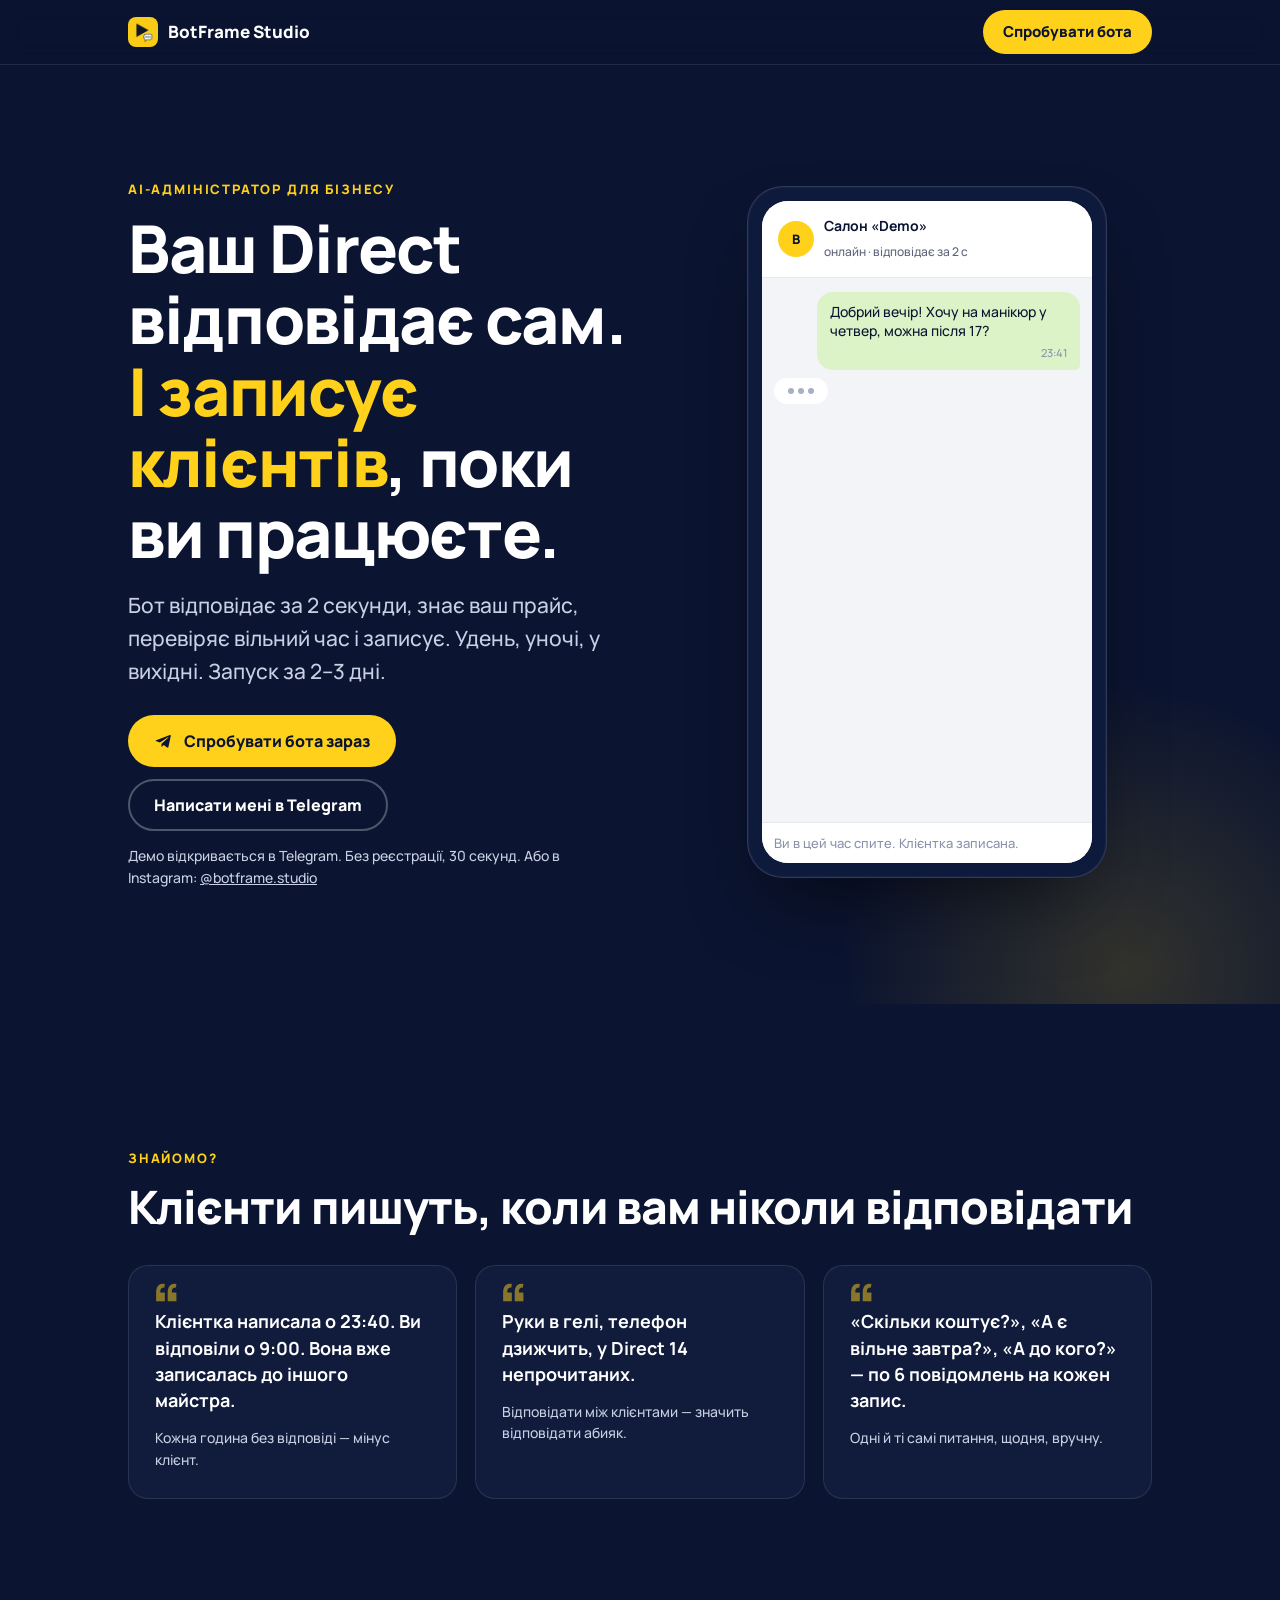
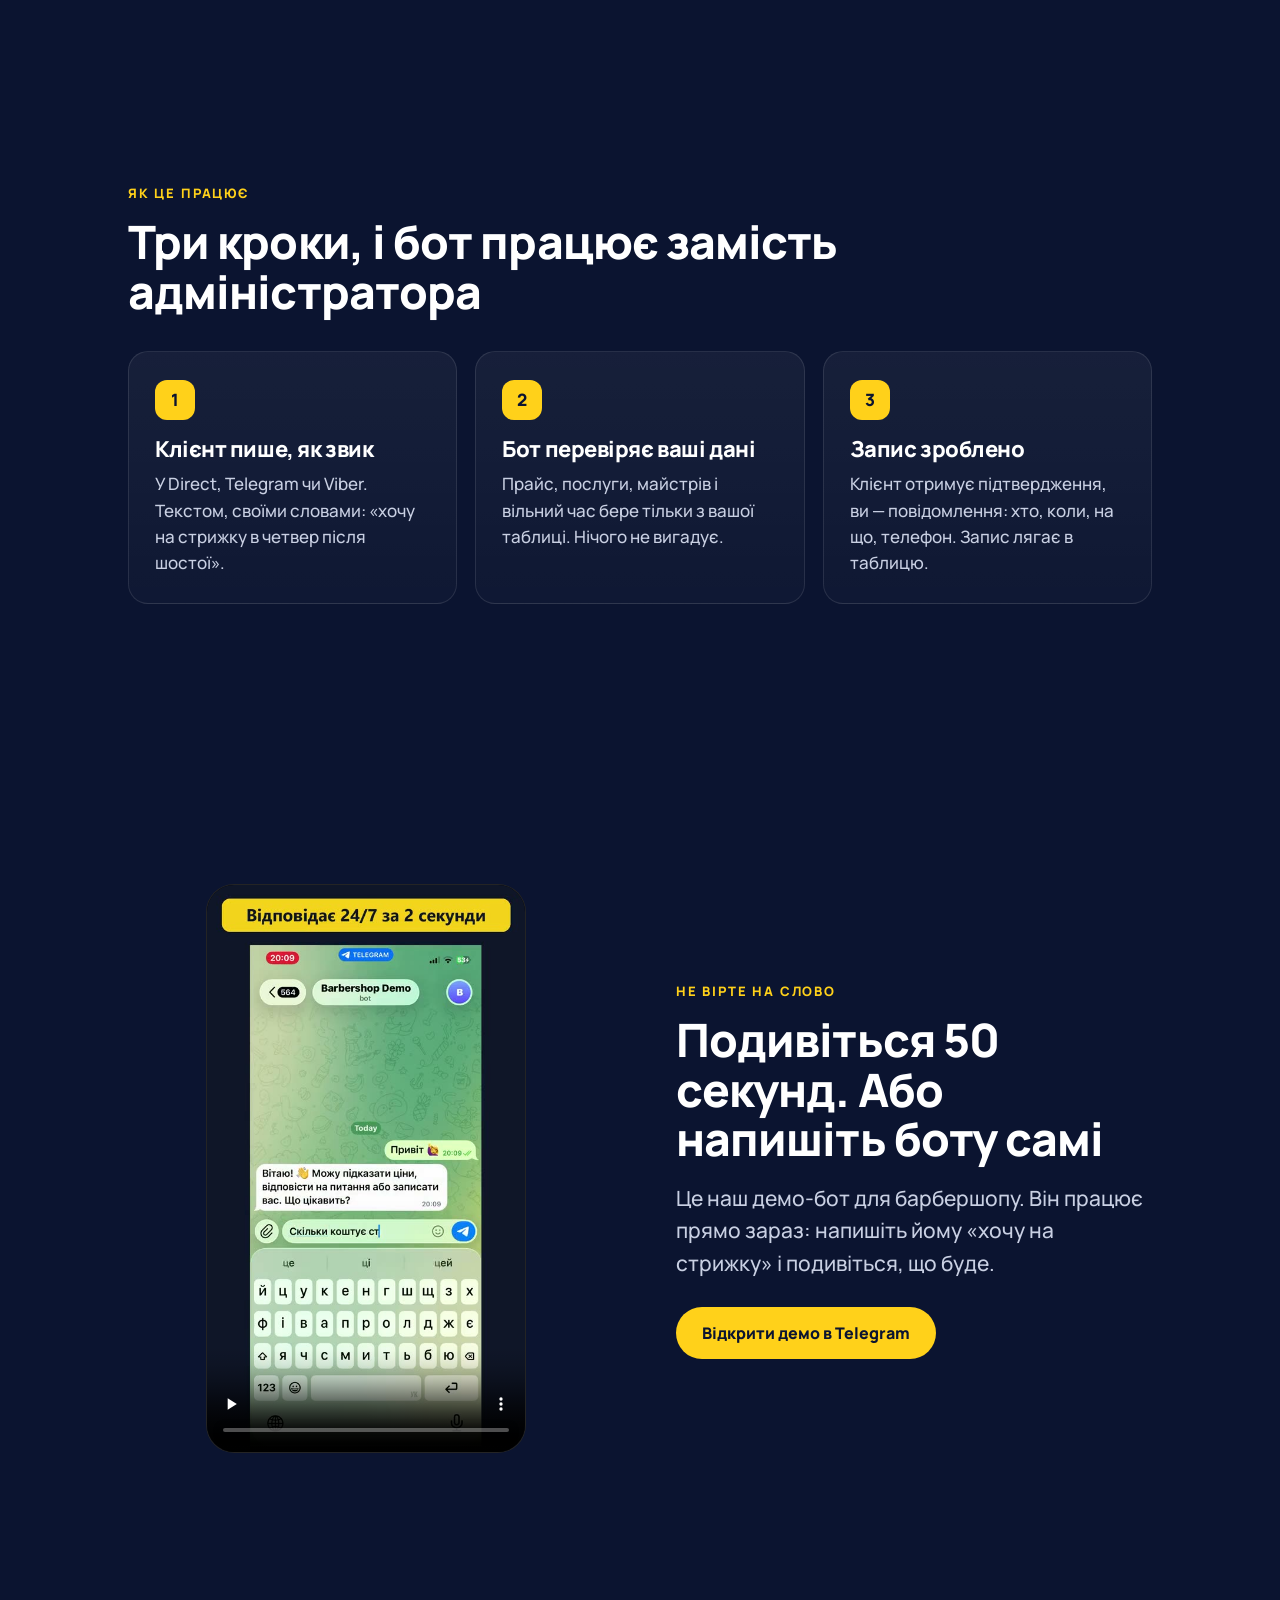
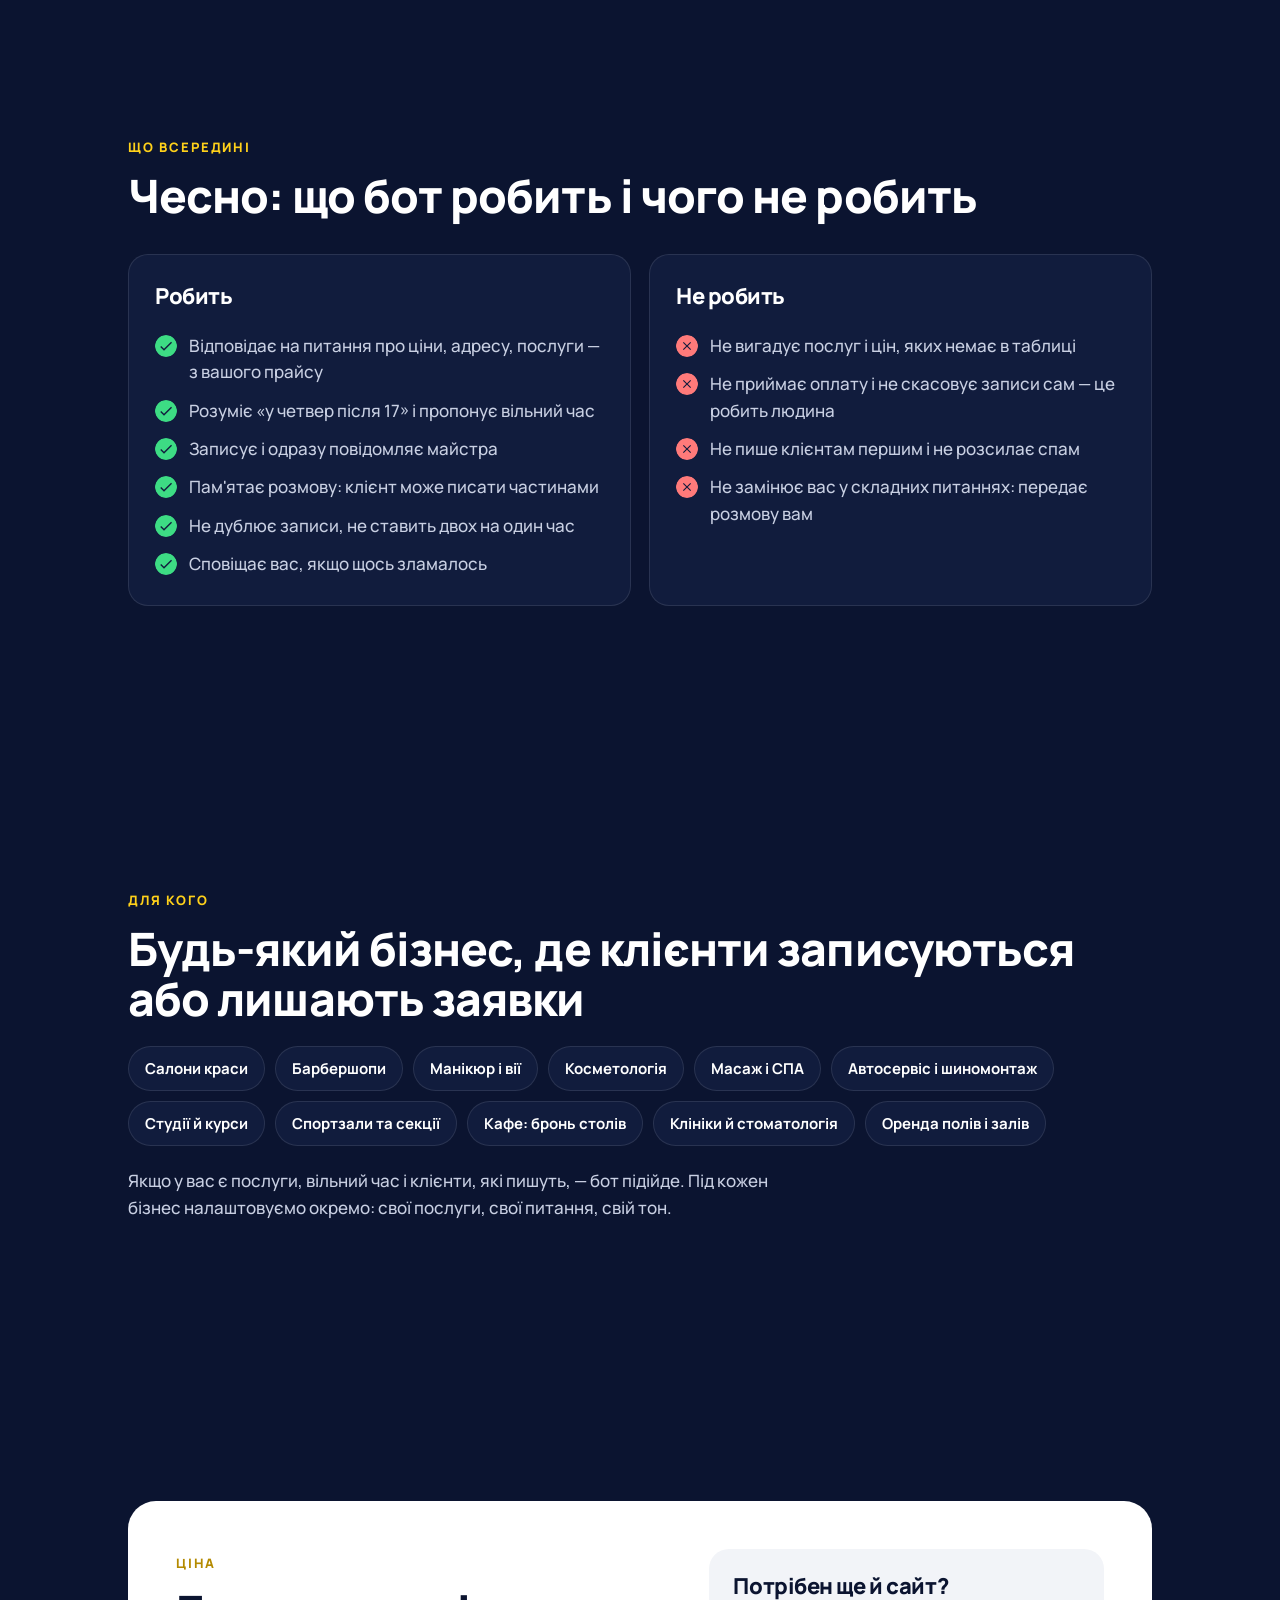
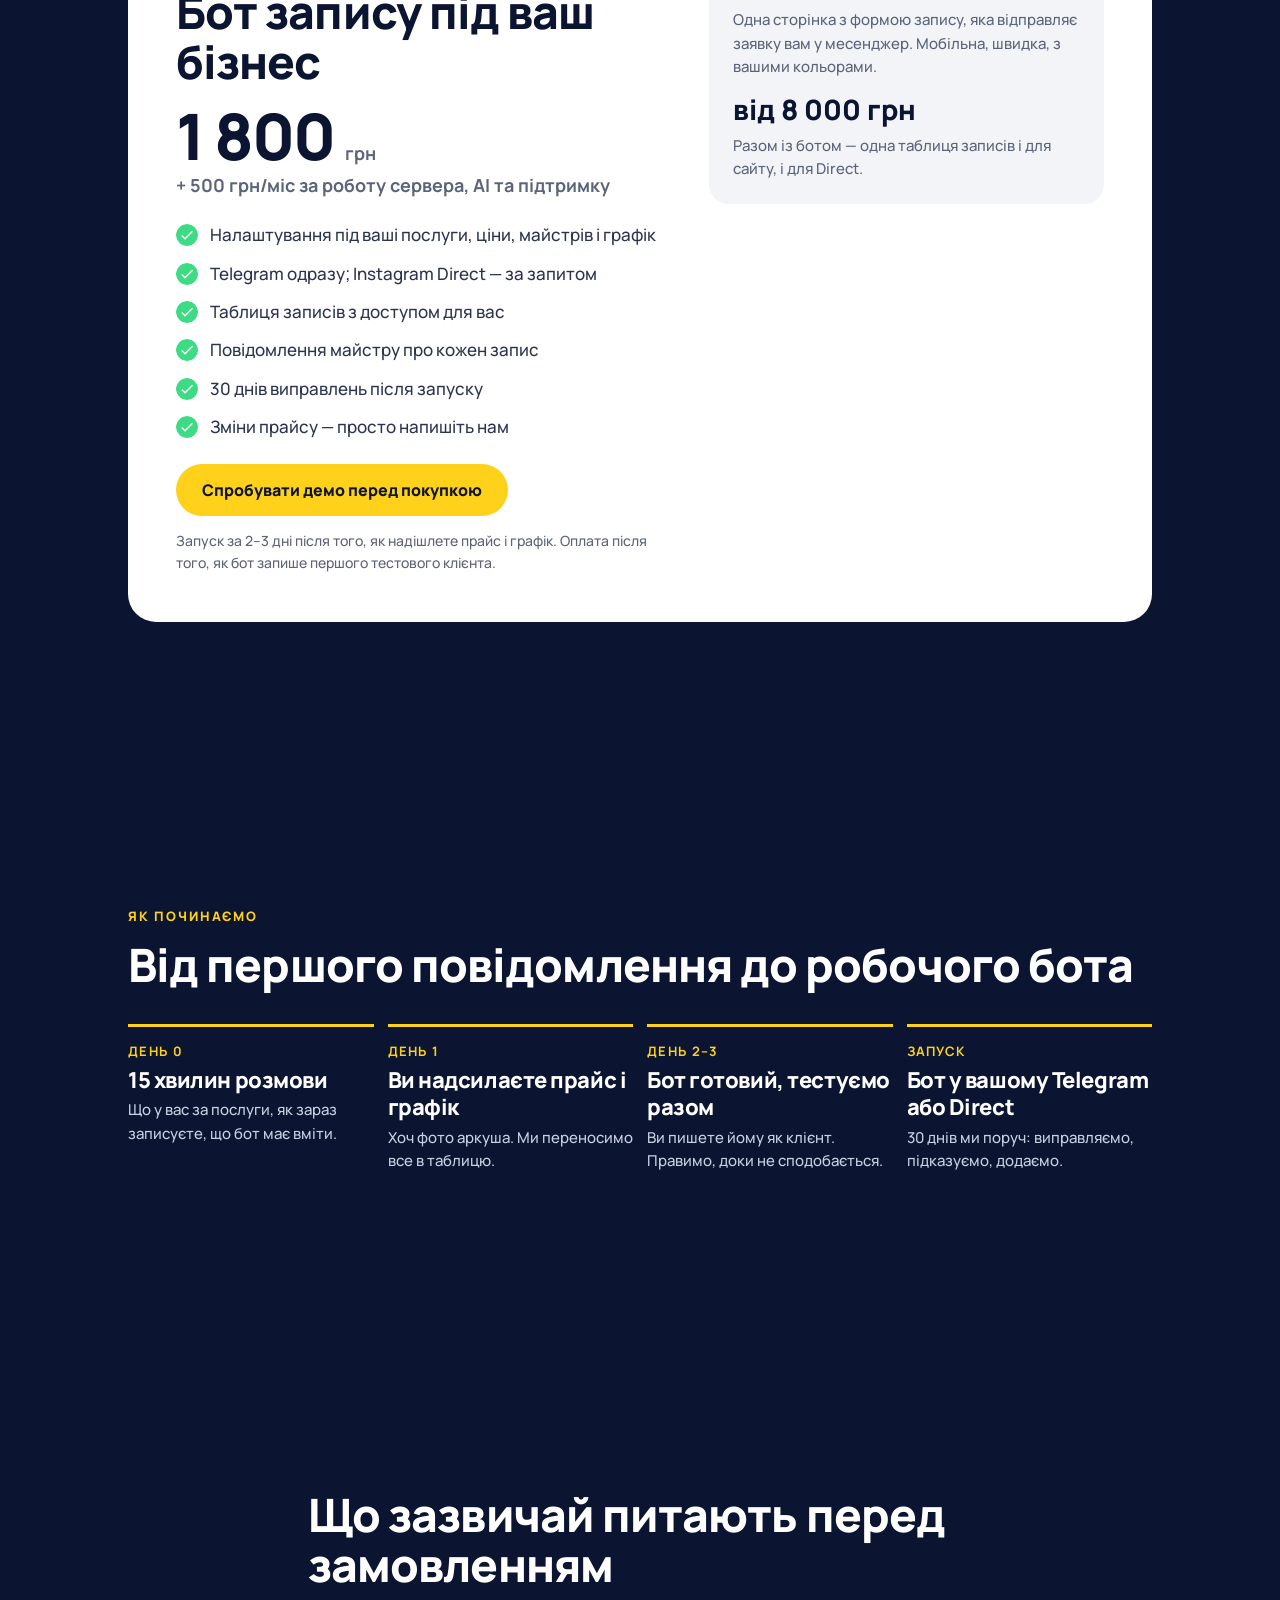
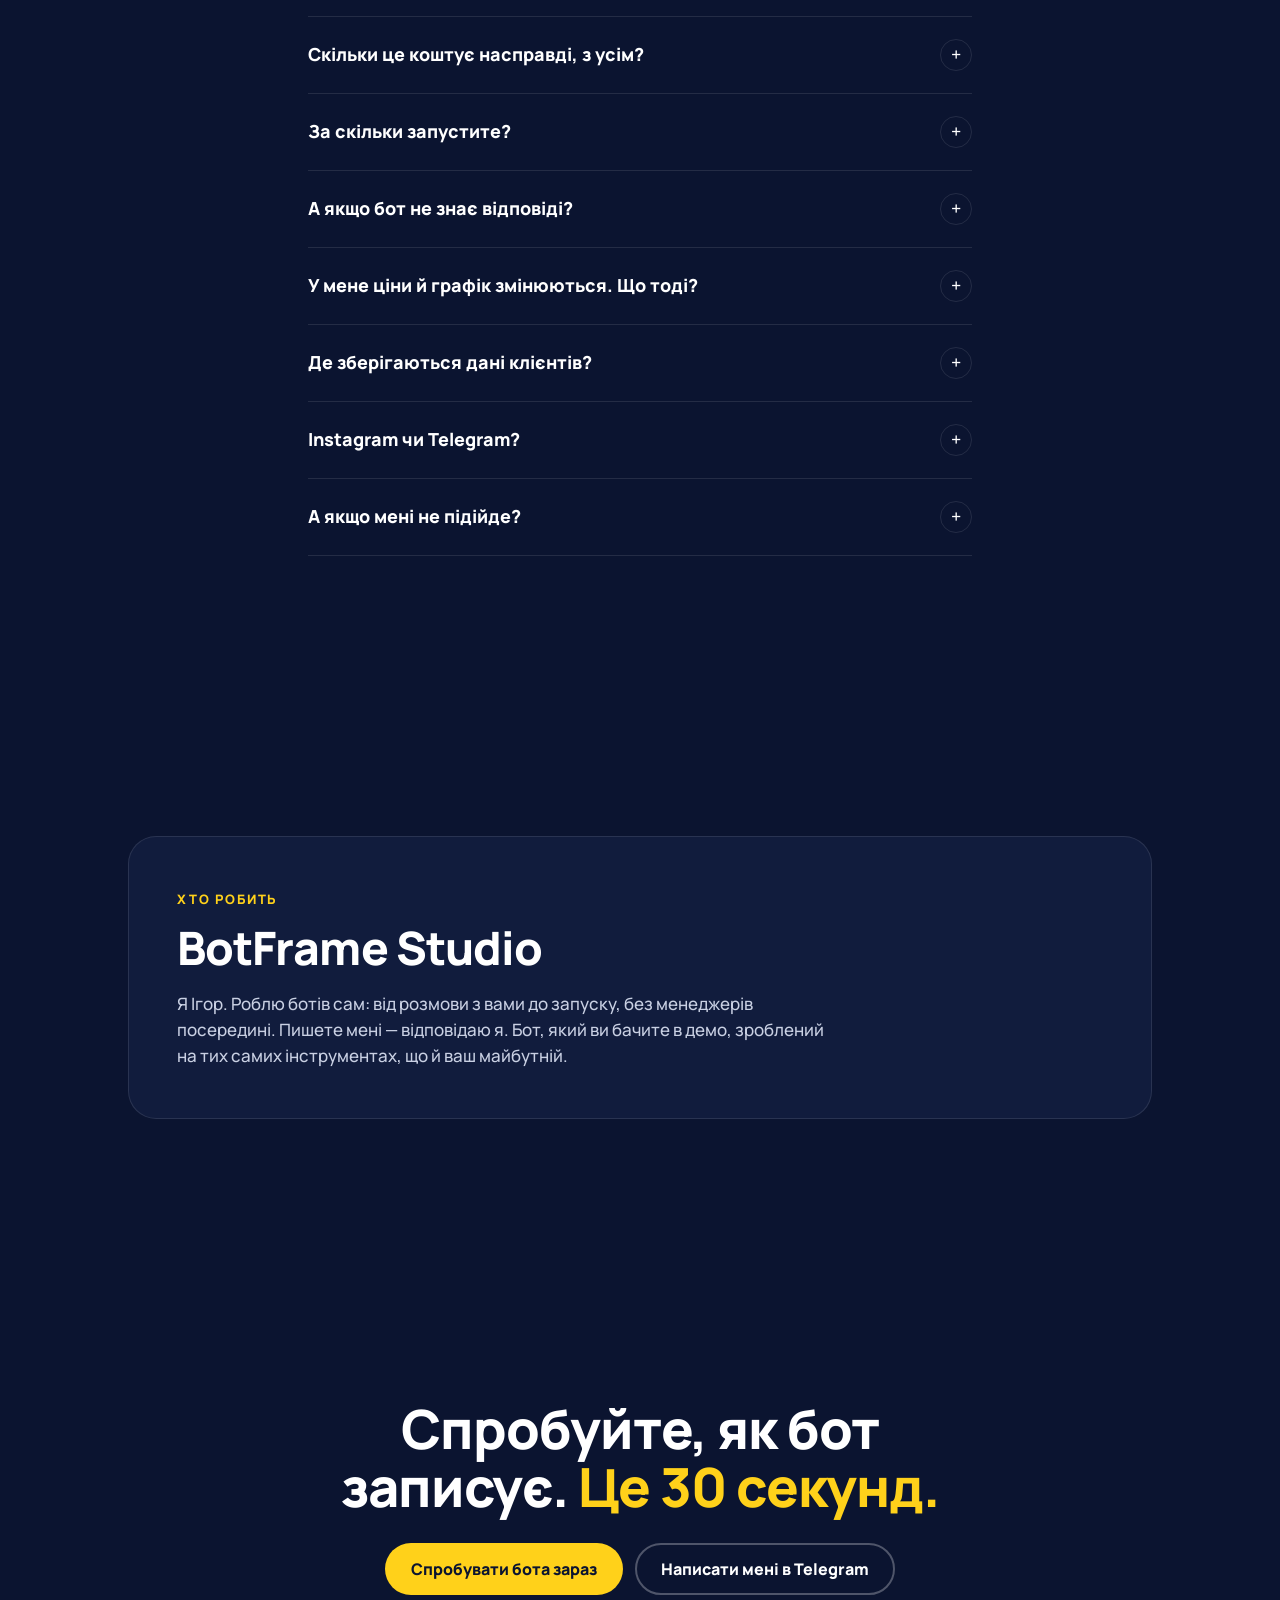
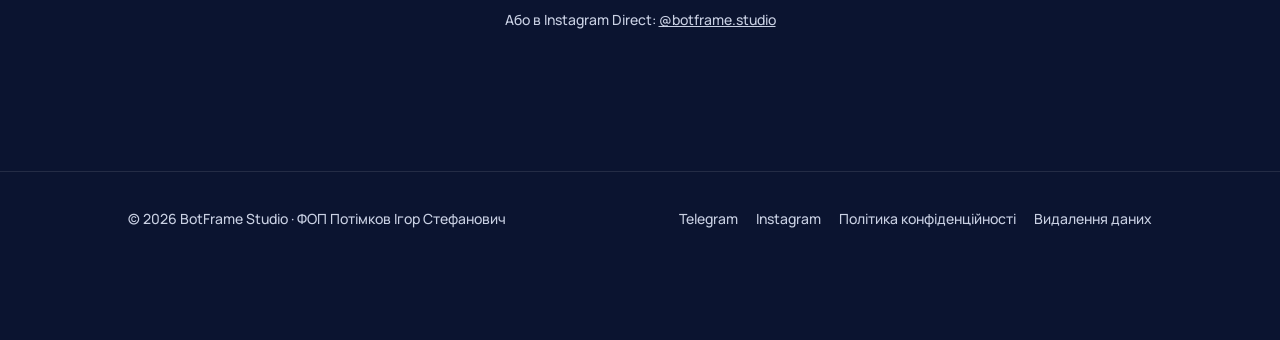
==== index.html @ a8599201 "BotFrame Studio site: landing, privacy, data deletion" ====
<!doctype html>
<html lang="uk">
<head>
<meta charset="utf-8">
<meta name="viewport" content="width=device-width, initial-scale=1">
<title>BotFrame Studio — AI-бот, який відповідає клієнтам і записує їх сам</title>
<meta name="description" content="AI-адміністратор для салону, кафе чи сервісу: відповідає в Direct і Telegram за 2 секунди, знає ваш прайс, перевіряє вільний час і записує клієнтів 24/7. Запуск за 2–3 дні.">
<link rel="icon" type="image/png" href="assets/favicon.png">
<link rel="apple-touch-icon" href="assets/apple-touch-icon.png">
<meta property="og:title" content="BotFrame Studio — ваш Direct відповідає сам">
<meta property="og:description" content="AI-бот записує клієнтів, поки ви працюєте. Спробуйте демо за 30 секунд.">
<meta property="og:image" content="assets/og.jpg">
<meta property="og:type" content="website">
<link rel="preconnect" href="https://fonts.googleapis.com">
<link rel="preconnect" href="https://fonts.gstatic.com" crossorigin>
<link href="https://fonts.googleapis.com/css2?family=Manrope:wght@500;700;800&display=swap" rel="stylesheet">
<script type="application/ld+json">
{"@context":"https://schema.org","@type":"ProfessionalService","name":"BotFrame Studio","description":"AI-боти для запису клієнтів і обробки заявок у Direct та Telegram.","areaServed":"UA","sameAs":["https://www.instagram.com/botframe.studio"],"priceRange":"від 1 800 грн"}
</script>
<style>
:root{
  --navy:#0B1430;--navy-2:#111C3D;--ink:#0B1430;
  --yellow:#FFD11A;--yellow-2:#F2C200;
  --white:#FFFFFF;--mist:#C9D0E3;--line:rgba(255,255,255,.10);
  --tg:#2AABEE;--ok:#3DDC84;
  --r:20px;--r-s:12px;
  --w:1120px;--pad:clamp(20px,5vw,48px);
  --ease:cubic-bezier(.22,1,.36,1);
}
*{box-sizing:border-box;margin:0;padding:0}
html{scroll-behavior:smooth}
body{font-family:Manrope,system-ui,-apple-system,"Segoe UI",sans-serif;background:var(--navy);color:var(--white);line-height:1.55;font-size:17px;font-weight:500;-webkit-font-smoothing:antialiased;overflow-x:hidden}
img,video{max-width:100%;display:block}
a{color:inherit;text-decoration:none}
.wrap{max-width:var(--w);margin:0 auto;padding:0 var(--pad)}
h1,h2,h3{font-weight:800;letter-spacing:-.02em;line-height:1.08}
h1{font-size:clamp(34px,6.4vw,66px)}
h2{font-size:clamp(28px,4.4vw,46px);margin-bottom:18px}
h3{font-size:clamp(19px,2.2vw,22px);line-height:1.25}
p.lead{font-size:clamp(17px,2vw,21px);color:var(--mist);max-width:38ch}
.muted{color:var(--mist)}
.y{color:var(--yellow)}
section{padding:clamp(72px,11vw,140px) 0}
.eyebrow{display:inline-block;font-size:13px;font-weight:800;letter-spacing:.14em;text-transform:uppercase;color:var(--yellow);margin-bottom:14px}

/* buttons */
.btn{display:inline-flex;align-items:center;justify-content:center;gap:10px;min-height:52px;padding:0 24px;border-radius:999px;font-weight:800;font-size:16px;border:2px solid transparent;transition:transform .25s var(--ease),background .25s,color .25s,border-color .25s;cursor:pointer;text-align:center;line-height:1.2;padding-top:12px;padding-bottom:12px}
.btn:hover{transform:translateY(-2px)}
.btn:active{transform:translateY(0)}
.btn:focus-visible{outline:3px solid var(--yellow);outline-offset:3px}
.btn-y{background:var(--yellow);color:var(--ink)}
.btn-y:hover{background:var(--yellow-2)}
.btn-ghost{background:transparent;color:var(--white);border-color:rgba(255,255,255,.28)}
.btn-ghost:hover{border-color:var(--white)}
.btn svg{width:20px;height:20px;flex:none}
.btns{display:flex;gap:12px;flex-wrap:wrap;margin-top:28px}
.trust{margin-top:14px;font-size:14px;color:var(--mist)}

/* nav */
.nav{position:sticky;top:0;z-index:40;backdrop-filter:blur(12px);background:rgba(11,20,48,.72);border-bottom:1px solid var(--line)}
.nav .wrap{display:flex;align-items:center;justify-content:space-between;height:64px}
.logo{display:flex;align-items:center;gap:10px;font-weight:800;font-size:17px;white-space:nowrap}
.logo img{width:30px;height:30px;border-radius:8px}
.nav .btn{min-height:44px;padding:0 18px;font-size:15px}
@media (max-width:400px){.logo{font-size:15px}.nav .btn{padding:0 14px;font-size:14px}}

/* hero */
.hero{padding:clamp(56px,9vw,110px) 0 clamp(64px,9vw,120px);position:relative;overflow:hidden}
.hero::before{content:"";position:absolute;inset:auto -20% -40% auto;width:70vw;height:70vw;max-width:820px;max-height:820px;border-radius:50%;background:radial-gradient(closest-side,rgba(255,209,26,.16),transparent 70%);pointer-events:none}
.hero .wrap{display:grid;grid-template-columns:1.05fr .95fr;gap:clamp(32px,6vw,80px);align-items:center;position:relative}
@media (max-width:860px){.hero .wrap{grid-template-columns:1fr}}

/* phone chat */
.phone{width:min(360px,100%);margin:0 auto;background:#0E1A3C;border:1px solid rgba(255,255,255,.14);border-radius:36px;padding:14px;box-shadow:0 40px 80px -30px rgba(0,0,0,.6),0 0 0 1px rgba(255,255,255,.04) inset}
.screen{background:#F2F4F8;border-radius:26px;overflow:hidden;color:var(--ink);min-height:520px;display:flex;flex-direction:column}
.chat-top{display:flex;align-items:center;gap:10px;padding:14px 16px;background:#fff;border-bottom:1px solid #E6E9F0}
.chat-top .av{width:36px;height:36px;border-radius:50%;background:var(--yellow);display:grid;place-items:center;font-weight:800;font-size:13px}
.chat-top b{display:block;font-size:14px}
.chat-top small{font-size:12px;color:#5B6478}
.chat{padding:14px 12px;display:flex;flex-direction:column;gap:8px;flex:1}
.msg{max-width:86%;padding:10px 13px;border-radius:16px;font-size:14px;line-height:1.4;opacity:0;transform:translateY(8px);transition:opacity .35s var(--ease),transform .35s var(--ease)}
.msg.in{opacity:1;transform:none}
.msg.c{align-self:flex-end;background:#DCF2C7;border-bottom-right-radius:5px}
.msg.b{align-self:flex-start;background:#fff;border-bottom-left-radius:5px;box-shadow:0 1px 2px rgba(0,0,0,.05)}
.msg.m{align-self:stretch;max-width:100%;background:#FFF4C2;border:1px dashed #E3C64A;font-size:13px}
.msg .t{display:block;font-size:11px;color:#8A93A8;margin-top:4px;text-align:right}
.typing{align-self:flex-start;background:#fff;border-radius:16px;padding:10px 14px;display:none;gap:4px}
.typing.on{display:flex}
.typing i{width:6px;height:6px;border-radius:50%;background:#A7B0C4;animation:bl 1s infinite}
.typing i:nth-child(2){animation-delay:.15s}.typing i:nth-child(3){animation-delay:.3s}
@keyframes bl{0%,80%,100%{transform:translateY(0);opacity:.5}40%{transform:translateY(-4px);opacity:1}}
.chat-foot{padding:10px 12px;background:#fff;border-top:1px solid #E6E9F0;font-size:13px;color:#8A93A8}
.replay{position:absolute;right:18px;bottom:-14px;font-size:13px;color:var(--mist);background:var(--navy-2);border:1px solid var(--line);padding:6px 12px;border-radius:999px}
.phone-wrap{position:relative}

/* grid cards */
.cards{display:grid;gap:18px;grid-template-columns:repeat(3,1fr)}
@media (max-width:860px){.cards{grid-template-columns:1fr}}
.card{background:var(--navy-2);border:1px solid var(--line);border-radius:var(--r);padding:28px 26px}
.card .n{font-size:13px;font-weight:800;color:var(--yellow);letter-spacing:.1em;margin-bottom:12px}
.card p{color:var(--mist);margin-top:8px}
.pain .card{position:relative;padding-top:34px}
.pain .card::before{content:"“";position:absolute;top:8px;left:22px;font-size:64px;line-height:1;color:var(--yellow);opacity:.5;font-weight:800}
.pain .card p{color:var(--white);font-size:18px;line-height:1.45;font-weight:700}
.pain .card small{display:block;margin-top:14px;color:var(--mist);font-size:14px}

/* steps */
.steps{display:grid;grid-template-columns:repeat(3,1fr);gap:18px;counter-reset:s}
@media (max-width:860px){.steps{grid-template-columns:1fr}}
.step{position:relative;padding:28px 26px 26px;border-radius:var(--r);background:linear-gradient(180deg,rgba(255,255,255,.05),rgba(255,255,255,.02));border:1px solid var(--line)}
.step::before{counter-increment:s;content:counter(s);display:grid;place-items:center;width:40px;height:40px;border-radius:12px;background:var(--yellow);color:var(--ink);font-weight:800;margin-bottom:16px}
.step p{color:var(--mist);margin-top:8px}

/* video */
.video{display:grid;grid-template-columns:1fr 1fr;gap:clamp(28px,6vw,72px);align-items:center}
@media (max-width:860px){.video{grid-template-columns:1fr}}
.video video{width:min(320px,100%);margin:0 auto;border-radius:28px;border:1px solid rgba(255,255,255,.14);background:#000}
.list{list-style:none;display:grid;gap:12px;margin-top:22px}
.list li{display:flex;gap:12px;align-items:flex-start;color:var(--mist)}
.list li::before{content:"";flex:none;width:22px;height:22px;border-radius:50%;background:var(--ok);margin-top:2px;-webkit-mask:url("data:image/svg+xml,%3Csvg xmlns='http://www.w3.org/2000/svg' viewBox='0 0 24 24'%3E%3Cpath fill='%23000' d='M9 16.2 4.8 12l-1.4 1.4L9 19 21 7l-1.4-1.4z'/%3E%3C/svg%3E") center/16px no-repeat,linear-gradient(#000,#000);-webkit-mask-composite:destination-out;mask:url("data:image/svg+xml,%3Csvg xmlns='http://www.w3.org/2000/svg' viewBox='0 0 24 24'%3E%3Cpath fill='%23000' d='M9 16.2 4.8 12l-1.4 1.4L9 19 21 7l-1.4-1.4z'/%3E%3C/svg%3E") center/16px no-repeat,linear-gradient(#000,#000);mask-composite:exclude}
.list.no li::before{background:#FF7A7A;-webkit-mask:url("data:image/svg+xml,%3Csvg xmlns='http://www.w3.org/2000/svg' viewBox='0 0 24 24'%3E%3Cpath fill='%23000' d='M19 6.4 17.6 5 12 10.6 6.4 5 5 6.4l5.6 5.6L5 17.6 6.4 19l5.6-5.6 5.6 5.6 1.4-1.4-5.6-5.6z'/%3E%3C/svg%3E") center/14px no-repeat,linear-gradient(#000,#000);mask:url("data:image/svg+xml,%3Csvg xmlns='http://www.w3.org/2000/svg' viewBox='0 0 24 24'%3E%3Cpath fill='%23000' d='M19 6.4 17.6 5 12 10.6 6.4 5 5 6.4l5.6 5.6L5 17.6 6.4 19l5.6-5.6 5.6 5.6 1.4-1.4-5.6-5.6z'/%3E%3C/svg%3E") center/14px no-repeat,linear-gradient(#000,#000);mask-composite:exclude}
.two{display:grid;grid-template-columns:1fr 1fr;gap:18px}
@media (max-width:860px){.two{grid-template-columns:1fr}}

/* who */
.chips{display:flex;flex-wrap:wrap;gap:10px;margin-top:22px}
.chip{padding:10px 16px;border-radius:999px;border:1px solid var(--line);background:var(--navy-2);font-weight:700;font-size:15px}

/* price */
.price{background:var(--white);color:var(--ink);border-radius:28px;padding:clamp(28px,4vw,48px);display:grid;grid-template-columns:1.1fr .9fr;gap:clamp(24px,4vw,56px);align-items:start}
@media (max-width:860px){.price{grid-template-columns:1fr}}
.price>div{min-width:0}
.price h2{color:var(--ink)}
.price .big{font-size:clamp(40px,6vw,64px);font-weight:800;letter-spacing:-.03em;line-height:1}
.price .big small{font-size:18px;font-weight:700;color:#5B6478;letter-spacing:0}
.price .per{font-size:18px;font-weight:700;color:#5B6478;margin-top:4px}
.price .list li{color:#2B3350}
.price .btn-y{margin-top:24px}
.price .note{font-size:14px;color:#5B6478;margin-top:14px}
.price .side{background:#F2F4F8;border-radius:20px;padding:24px}
.price .side h3{margin-bottom:8px}
.price .side p{color:#5B6478;font-size:15px}
.price .side .big2{font-size:28px;font-weight:800;margin:10px 0 2px}

/* timeline */
.tl{display:grid;grid-template-columns:repeat(4,1fr);gap:14px}
@media (max-width:860px){.tl{grid-template-columns:1fr 1fr}}
@media (max-width:520px){.tl{grid-template-columns:1fr}}
.tl div{border-top:3px solid var(--yellow);padding-top:14px}
.tl b{display:block;font-size:13px;color:var(--yellow);letter-spacing:.1em;margin-bottom:6px}
.tl p{color:var(--mist);font-size:15px;margin-top:4px}

/* faq */
.faq{max-width:760px}
details{border-top:1px solid var(--line);padding:4px 0}
details:last-child{border-bottom:1px solid var(--line)}
summary{cursor:pointer;list-style:none;display:flex;justify-content:space-between;gap:16px;align-items:center;padding:18px 0;font-weight:800;font-size:18px}
summary::-webkit-details-marker{display:none}
summary::after{content:"+";flex:none;width:30px;height:30px;border-radius:50%;border:1px solid var(--line);display:grid;place-items:center;font-weight:500;transition:transform .3s var(--ease)}
details[open] summary::after{transform:rotate(45deg)}
details p{color:var(--mist);padding:0 0 18px;max-width:62ch}

/* about + cta */
.about{border:1px solid var(--line);border-radius:28px;padding:clamp(28px,4vw,48px);background:var(--navy-2)}
.about p{color:var(--mist);max-width:60ch;margin-top:10px}
.cta{text-align:center}
.cta .wrap{max-width:760px}
.cta h2{font-size:clamp(30px,5vw,54px)}
.cta .btns{justify-content:center}

footer{border-top:1px solid var(--line);padding:36px 0 110px;font-size:14px;color:var(--mist)}
footer .wrap{display:flex;flex-wrap:wrap;gap:12px 28px;justify-content:space-between}
footer a:hover{color:var(--white)}

/* sticky mobile cta */
.sticky{position:fixed;left:0;right:0;bottom:0;z-index:50;padding:10px var(--pad) calc(10px + env(safe-area-inset-bottom));background:linear-gradient(180deg,rgba(11,20,48,0),rgba(11,20,48,.95) 40%);display:none}
.sticky .btn{width:100%}
@media (max-width:860px){.sticky{display:block}}

/* reveal */
.rv{opacity:0;transform:translateY(22px);transition:opacity .7s var(--ease),transform .7s var(--ease)}
.rv.in{opacity:1;transform:none}
@media (prefers-reduced-motion:reduce){
  html{scroll-behavior:auto}
  .rv{opacity:1;transform:none;transition:none}
  .msg{opacity:1;transform:none;transition:none}
  .btn:hover{transform:none}
}
</style>
</head>
<body>

<header class="nav">
  <div class="wrap">
    <a class="logo" href="#top" aria-label="BotFrame Studio"><img src="assets/favicon.png" alt="" width="30" height="30">BotFrame Studio</a>
    <a class="btn btn-y" href="https://t.me/barbershopdemotestbot?start=site" target="_blank" rel="noopener">Спробувати бота</a>
  </div>
</header>

<main id="top">

<section class="hero">
  <div class="wrap">
    <div>
      <span class="eyebrow">AI-адміністратор для бізнесу</span>
      <h1>Ваш Direct відповідає сам. <span class="y">І записує клієнтів</span>, поки ви працюєте.</h1>
      <p class="lead" style="margin-top:20px">Бот відповідає за 2 секунди, знає ваш прайс, перевіряє вільний час і записує. Удень, уночі, у вихідні. Запуск за 2–3 дні.</p>
      <div class="btns">
        <a class="btn btn-y" href="https://t.me/barbershopdemotestbot?start=site" target="_blank" rel="noopener">
          <svg viewBox="0 0 24 24" fill="currentColor"><path d="M9.04 15.3 8.9 19.1c.4 0 .6-.2.8-.4l2-1.9 4.1 3c.8.4 1.3.2 1.5-.7l2.8-13c.3-1.1-.4-1.6-1.1-1.3L2.7 11.1c-1.1.4-1.1 1 .2 1.3l4.2 1.3 9.7-6.1c.5-.3.9-.1.5.2z"/></svg>
          Спробувати бота зараз
        </a>
        <a class="btn btn-ghost" href="https://t.me/paty_1l?text=%D0%92%D1%96%D1%82%D0%B0%D1%8E%21%20%D0%A5%D0%BE%D1%87%D1%83%20%D0%B1%D0%BE%D1%82%D0%B0%20%D0%B4%D0%BB%D1%8F%20%D1%81%D0%B2%D0%BE%D0%B3%D0%BE%20%D0%B1%D1%96%D0%B7%D0%BD%D0%B5%D1%81%D1%83%3A%20" target="_blank" rel="noopener">Написати мені в Telegram</a>
      </div>
      <p class="trust">Демо відкривається в Telegram. Без реєстрації, 30 секунд. Або в Instagram: <a href="https://ig.me/m/botframe.studio" target="_blank" rel="noopener" style="text-decoration:underline">@botframe.studio</a></p>
    </div>

    <div class="phone-wrap">
      <div class="phone" aria-label="Приклад розмови клієнта з ботом">
        <div class="screen">
          <div class="chat-top"><div class="av">B</div><div><b>Салон «Demo»</b><small>онлайн · відповідає за 2 с</small></div></div>
          <div class="chat" id="chat">
            <div class="msg c" data-d="600">Добрий вечір! Хочу на манікюр у четвер, можна після 17?<span class="t">23:41</span></div>
            <div class="typing" id="typing"><i></i><i></i><i></i></div>
            <div class="msg b" data-d="1500">Добрий вечір! У четвер є 17:30 і 18:30 у майстра Олени. Манікюр з покриттям — 650 грн, 1 год 30 хв. Який час зручний?<span class="t">23:41</span></div>
            <div class="msg c" data-d="1400">18:30. Марина, 067 123 45 67<span class="t">23:42</span></div>
            <div class="msg b" data-d="1500">Записала вас: манікюр з покриттям, четвер 18:30, майстер Олена ✅ Чекаємо на вул. Сумська, 12!<span class="t">23:42</span></div>
            <div class="msg m" data-d="1200">🔔 Майстру Олені: новий запис — Марина, чт 18:30, манікюр з покриттям, 067 123 45 67</div>
          </div>
          <div class="chat-foot">Ви в цей час спите. Клієнтка записана.</div>
        </div>
      </div>
      <button class="replay" id="replay" type="button" hidden>▶ Ще раз</button>
    </div>
  </div>
</section>

<section class="pain">
  <div class="wrap">
    <span class="eyebrow rv">Знайомо?</span>
    <h2 class="rv">Клієнти пишуть, коли вам ніколи відповідати</h2>
    <div class="cards" style="margin-top:34px">
      <div class="card rv"><p>Клієнтка написала о 23:40. Ви відповіли о 9:00. Вона вже записалась до іншого майстра.</p><small>Кожна година без відповіді — мінус клієнт.</small></div>
      <div class="card rv"><p>Руки в гелі, телефон дзижчить, у Direct 14 непрочитаних.</p><small>Відповідати між клієнтами — значить відповідати абияк.</small></div>
      <div class="card rv"><p>«Скільки коштує?», «А є вільне завтра?», «А до кого?» — по 6 повідомлень на кожен запис.</p><small>Одні й ті самі питання, щодня, вручну.</small></div>
    </div>
  </div>
</section>

<section>
  <div class="wrap">
    <span class="eyebrow rv">Як це працює</span>
    <h2 class="rv">Три кроки, і бот працює замість адміністратора</h2>
    <div class="steps" style="margin-top:34px">
      <div class="step rv"><h3>Клієнт пише, як звик</h3><p>У Direct, Telegram чи Viber. Текстом, своїми словами: «хочу на стрижку в четвер після шостої».</p></div>
      <div class="step rv"><h3>Бот перевіряє ваші дані</h3><p>Прайс, послуги, майстрів і вільний час бере тільки з вашої таблиці. Нічого не вигадує.</p></div>
      <div class="step rv"><h3>Запис зроблено</h3><p>Клієнт отримує підтвердження, ви — повідомлення: хто, коли, на що, телефон. Запис лягає в таблицю.</p></div>
    </div>
  </div>
</section>

<section>
  <div class="wrap video">
    <div class="rv"><video src="assets/demo.mp4" poster="assets/demo_poster.jpg" controls playsinline preload="none" width="320" height="569"></video></div>
    <div>
      <span class="eyebrow rv">Не вірте на слово</span>
      <h2 class="rv">Подивіться 50 секунд. Або напишіть боту самі</h2>
      <p class="lead rv">Це наш демо-бот для барбершопу. Він працює прямо зараз: напишіть йому «хочу на стрижку» і подивіться, що буде.</p>
      <div class="btns rv">
        <a class="btn btn-y" href="https://t.me/barbershopdemotestbot?start=site" target="_blank" rel="noopener">Відкрити демо в Telegram</a>
      </div>
    </div>
  </div>
</section>

<section>
  <div class="wrap">
    <span class="eyebrow rv">Що всередині</span>
    <h2 class="rv">Чесно: що бот робить і чого не робить</h2>
    <div class="two" style="margin-top:34px">
      <div class="card rv">
        <h3>Робить</h3>
        <ul class="list">
          <li>Відповідає на питання про ціни, адресу, послуги — з вашого прайсу</li>
          <li>Розуміє «у четвер після 17» і пропонує вільний час</li>
          <li>Записує і одразу повідомляє майстра</li>
          <li>Пам'ятає розмову: клієнт може писати частинами</li>
          <li>Не дублює записи, не ставить двох на один час</li>
          <li>Сповіщає вас, якщо щось зламалось</li>
        </ul>
      </div>
      <div class="card rv">
        <h3>Не робить</h3>
        <ul class="list no">
          <li>Не вигадує послуг і цін, яких немає в таблиці</li>
          <li>Не приймає оплату і не скасовує записи сам — це робить людина</li>
          <li>Не пише клієнтам першим і не розсилає спам</li>
          <li>Не замінює вас у складних питаннях: передає розмову вам</li>
        </ul>
      </div>
    </div>
  </div>
</section>

<section>
  <div class="wrap">
    <span class="eyebrow rv">Для кого</span>
    <h2 class="rv">Будь-який бізнес, де клієнти записуються або лишають заявки</h2>
    <div class="chips rv">
      <span class="chip">Салони краси</span><span class="chip">Барбершопи</span><span class="chip">Манікюр і вії</span><span class="chip">Косметологія</span><span class="chip">Масаж і СПА</span><span class="chip">Автосервіс і шиномонтаж</span><span class="chip">Студії й курси</span><span class="chip">Спортзали та секції</span><span class="chip">Кафе: бронь столів</span><span class="chip">Клініки й стоматологія</span><span class="chip">Оренда полів і залів</span>
    </div>
    <p class="muted rv" style="margin-top:22px;max-width:60ch">Якщо у вас є послуги, вільний час і клієнти, які пишуть, — бот підійде. Під кожен бізнес налаштовуємо окремо: свої послуги, свої питання, свій тон.</p>
  </div>
</section>

<section id="price">
  <div class="wrap">
    <div class="price rv">
      <div>
        <span class="eyebrow" style="color:#B48A00">Ціна</span>
        <h2>Бот запису під ваш бізнес</h2>
        <div class="big">1 800 <small>грн</small></div>
        <div class="per">+ 500 грн/міс за роботу сервера, AI та підтримку</div>
        <ul class="list">
          <li>Налаштування під ваші послуги, ціни, майстрів і графік</li>
          <li>Telegram одразу; Instagram Direct — за запитом</li>
          <li>Таблиця записів з доступом для вас</li>
          <li>Повідомлення майстру про кожен запис</li>
          <li>30 днів виправлень після запуску</li>
          <li>Зміни прайсу — просто напишіть нам</li>
        </ul>
        <a class="btn btn-y" href="https://t.me/barbershopdemotestbot?start=site" target="_blank" rel="noopener">Спробувати демо перед покупкою</a>
        <p class="note">Запуск за 2–3 дні після того, як надішлете прайс і графік. Оплата після того, як бот запише першого тестового клієнта.</p>
      </div>
      <div class="side">
        <h3>Потрібен ще й сайт?</h3>
        <p>Одна сторінка з формою запису, яка відправляє заявку вам у месенджер. Мобільна, швидка, з вашими кольорами.</p>
        <div class="big2">від 8 000 грн</div>
        <p>Разом із ботом — одна таблиця записів і для сайту, і для Direct.</p>
      </div>
    </div>
  </div>
</section>

<section>
  <div class="wrap">
    <span class="eyebrow rv">Як починаємо</span>
    <h2 class="rv">Від першого повідомлення до робочого бота</h2>
    <div class="tl rv" style="margin-top:34px">
      <div><b>ДЕНЬ 0</b><h3>15 хвилин розмови</h3><p>Що у вас за послуги, як зараз записуєте, що бот має вміти.</p></div>
      <div><b>ДЕНЬ 1</b><h3>Ви надсилаєте прайс і графік</h3><p>Хоч фото аркуша. Ми переносимо все в таблицю.</p></div>
      <div><b>ДЕНЬ 2–3</b><h3>Бот готовий, тестуємо разом</h3><p>Ви пишете йому як клієнт. Правимо, доки не сподобається.</p></div>
      <div><b>ЗАПУСК</b><h3>Бот у вашому Telegram або Direct</h3><p>30 днів ми поруч: виправляємо, підказуємо, додаємо.</p></div>
    </div>
  </div>
</section>

<section>
  <div class="wrap faq">
    <span class="eyebrow rv">Питання</span>
    <h2 class="rv">Що зазвичай питають перед замовленням</h2>
    <div style="margin-top:26px">
      <details class="rv"><summary>Скільки це коштує насправді, з усім?</summary><p>1 800 грн один раз за налаштування і 500 грн щомісяця. У щомісячну суму входить сервер, робота AI і підтримка. Інших платежів немає.</p></details>
      <details class="rv"><summary>За скільки запустите?</summary><p>2–3 дні після того, як отримаємо ваш прайс і графік. Якщо потрібен Instagram Direct, додайте кілька днів на підключення вашого акаунта до Meta.</p></details>
      <details class="rv"><summary>А якщо бот не знає відповіді?</summary><p>Він чесно каже, що уточнить, і передає розмову вам. Бот відповідає лише з ваших даних, тому «вигадати» ціну або послугу він не може.</p></details>
      <details class="rv"><summary>У мене ціни й графік змінюються. Що тоді?</summary><p>Напишіть нам нові дані, ми оновимо таблицю в той самий день. Бот одразу відповідає по-новому.</p></details>
      <details class="rv"><summary>Де зберігаються дані клієнтів?</summary><p>Імена, телефони і записи лежать у таблиці на нашому сервері і використовуються тільки для вашого запису. Ми не передаємо їх третім особам. Деталі — у <a href="privacy.html" style="text-decoration:underline">політиці конфіденційності</a>.</p></details>
      <details class="rv"><summary>Instagram чи Telegram?</summary><p>Telegram підключаємо одразу. Instagram Direct потребує дозволу Meta для вашого акаунта, це робимо разом з вами. Можна і те, і те: бот один, таблиця одна.</p></details>
      <details class="rv"><summary>А якщо мені не підійде?</summary><p>Ви платите після того, як бот запише першого тестового клієнта і ви побачите, як він працює. Не сподобалось — не платите.</p></details>
    </div>
  </div>
</section>

<section>
  <div class="wrap">
    <div class="about rv">
      <span class="eyebrow">Хто робить</span>
      <h2>BotFrame Studio</h2>
      <p>Я Ігор. Роблю ботів сам: від розмови з вами до запуску, без менеджерів посередині. Пишете мені — відповідаю я. Бот, який ви бачите в демо, зроблений на тих самих інструментах, що й ваш майбутній.</p>
    </div>
  </div>
</section>

<section class="cta">
  <div class="wrap">
    <h2 class="rv">Спробуйте, як бот записує. <span class="y">Це 30 секунд.</span></h2>
    <div class="btns rv">
      <a class="btn btn-y" href="https://t.me/barbershopdemotestbot?start=site" target="_blank" rel="noopener">Спробувати бота зараз</a>
      <a class="btn btn-ghost" href="https://t.me/paty_1l?text=%D0%92%D1%96%D1%82%D0%B0%D1%8E%21%20%D0%A5%D0%BE%D1%87%D1%83%20%D0%B1%D0%BE%D1%82%D0%B0%20%D0%B4%D0%BB%D1%8F%20%D1%81%D0%B2%D0%BE%D0%B3%D0%BE%20%D0%B1%D1%96%D0%B7%D0%BD%D0%B5%D1%81%D1%83%3A%20" target="_blank" rel="noopener">Написати мені в Telegram</a>
    </div>
    <p class="trust rv">Або в Instagram Direct: <a href="https://ig.me/m/botframe.studio" target="_blank" rel="noopener" style="text-decoration:underline">@botframe.studio</a></p>
  </div>
</section>

</main>

<footer>
  <div class="wrap">
    <div>© 2026 BotFrame Studio · ФОП Потімков Ігор Стефанович</div>
    <div style="display:flex;gap:18px;flex-wrap:wrap">
      <a href="https://t.me/paty_1l" target="_blank" rel="noopener">Telegram</a>
      <a href="https://www.instagram.com/botframe.studio" target="_blank" rel="noopener">Instagram</a>
      <a href="privacy.html">Політика конфіденційності</a>
      <a href="data-deletion.html">Видалення даних</a>
    </div>
  </div>
</footer>

<div class="sticky"><a class="btn btn-y" href="https://t.me/barbershopdemotestbot?start=site" target="_blank" rel="noopener">Спробувати бота зараз</a></div>

<script>
(function(){
  var reduce=matchMedia('(prefers-reduced-motion: reduce)').matches;
  /* reveal once */
  var io=new IntersectionObserver(function(es){es.forEach(function(e){if(e.isIntersecting){e.target.classList.add('in');io.unobserve(e.target)}})},{rootMargin:'0px 0px -8% 0px',threshold:.1});
  document.querySelectorAll('.rv').forEach(function(el){io.observe(el)});

  /* chat demo */
  var chat=document.getElementById('chat'),typing=document.getElementById('typing'),replay=document.getElementById('replay');
  var msgs=[].slice.call(chat.querySelectorAll('.msg'));
  function play(){
    replay.hidden=true;msgs.forEach(function(m){m.classList.remove('in')});
    var t=400;
    msgs.forEach(function(m,i){
      var d=+m.dataset.d;
      if(m.classList.contains('b')){setTimeout(function(){typing.classList.add('on');chat.insertBefore(typing,m)},t);t+=d;setTimeout(function(){typing.classList.remove('on')},t)}
      else t+=d;
      setTimeout(function(){m.classList.add('in');if(i===msgs.length-1)replay.hidden=false},t);
      t+=250;
    });
  }
  if(reduce){msgs.forEach(function(m){m.classList.add('in')})}
  else{var hio=new IntersectionObserver(function(es){if(es[0].isIntersecting){play();hio.disconnect()}},{threshold:.3});hio.observe(chat)}
  replay.addEventListener('click',play);
})();
</script>
</body>
</html>
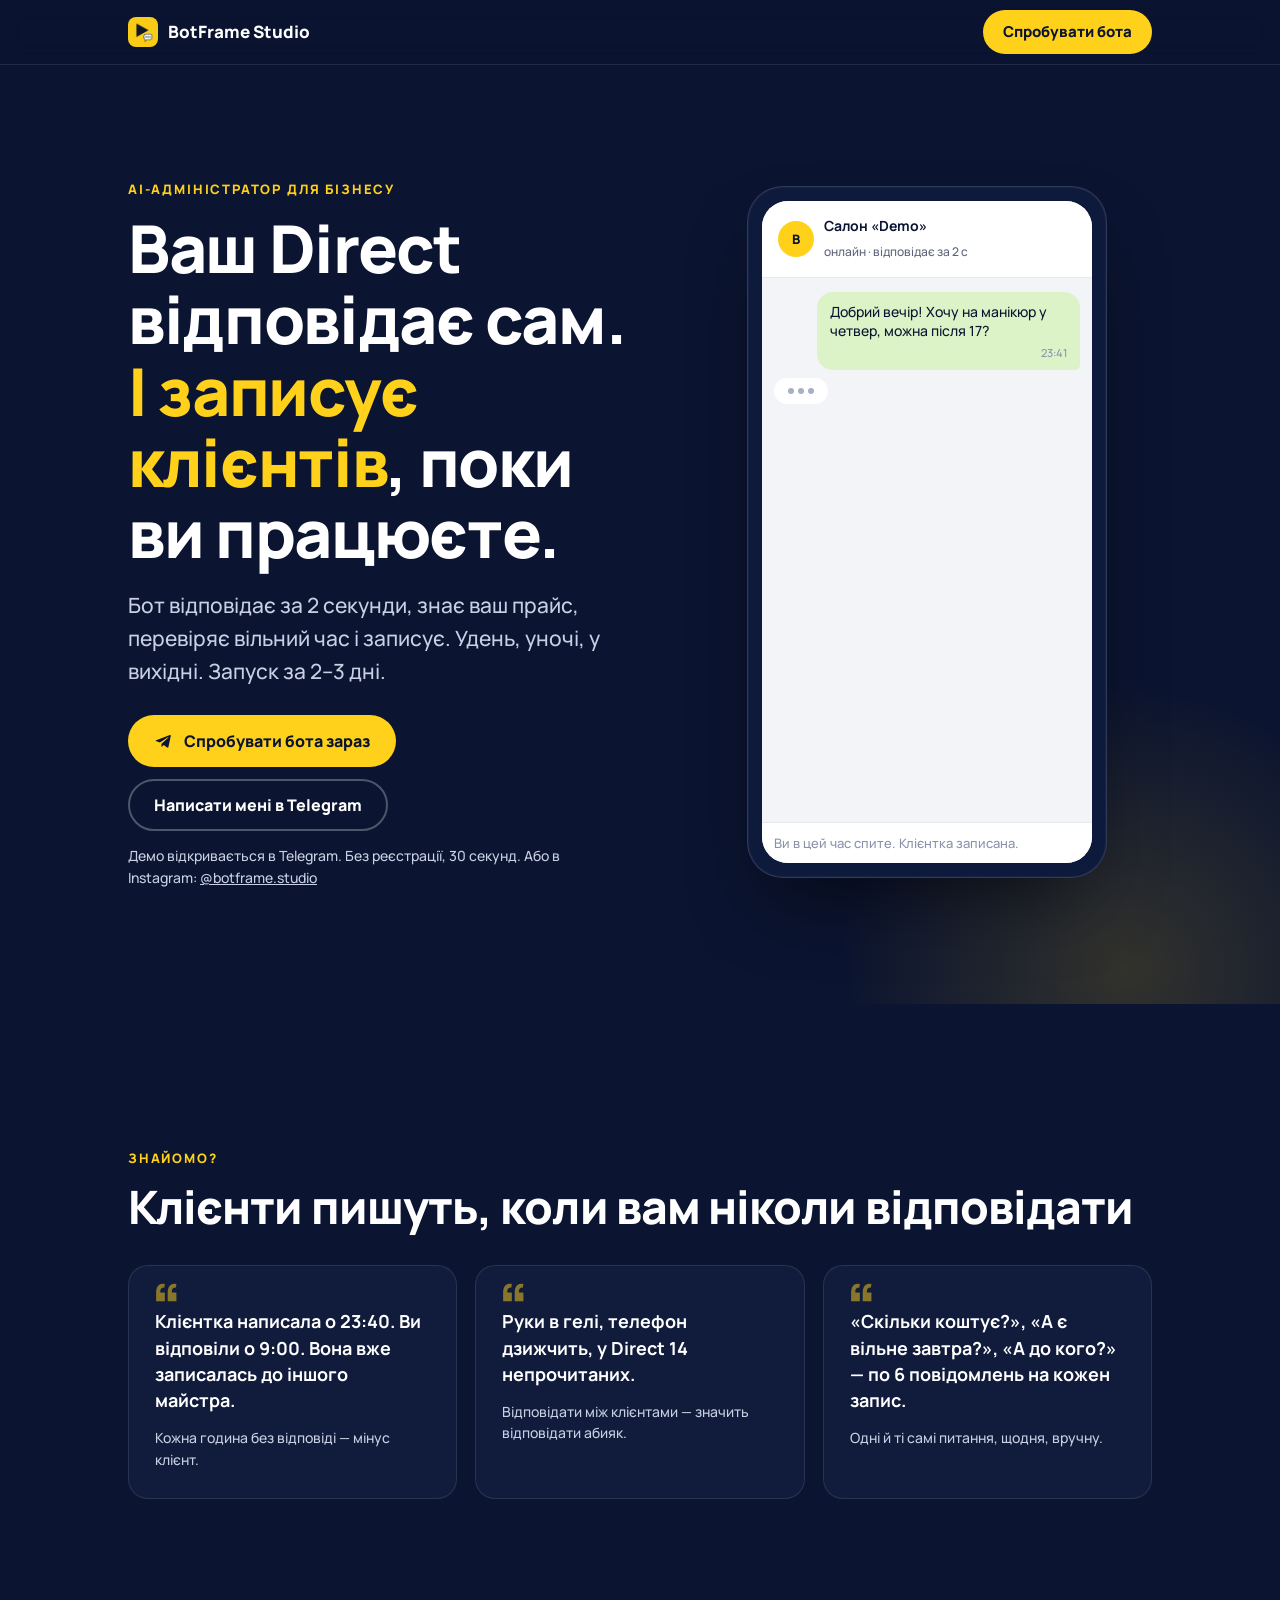
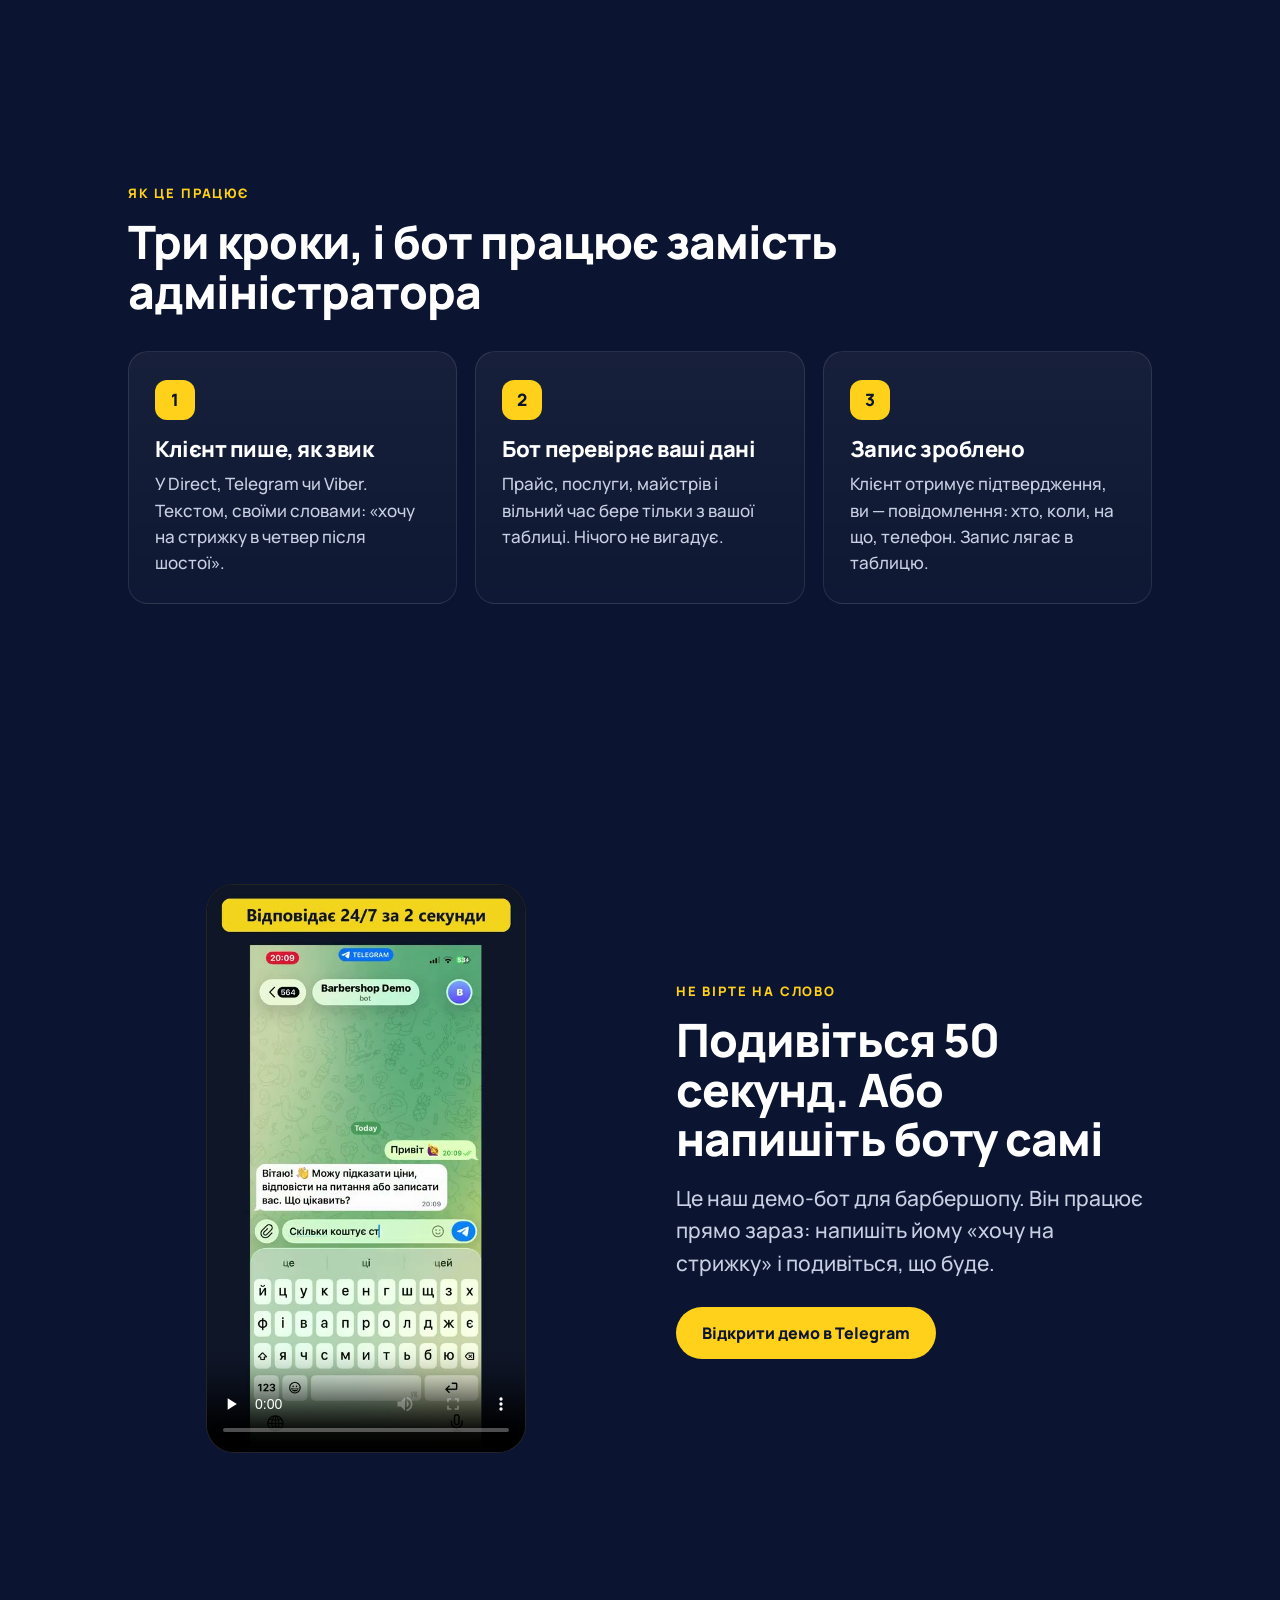
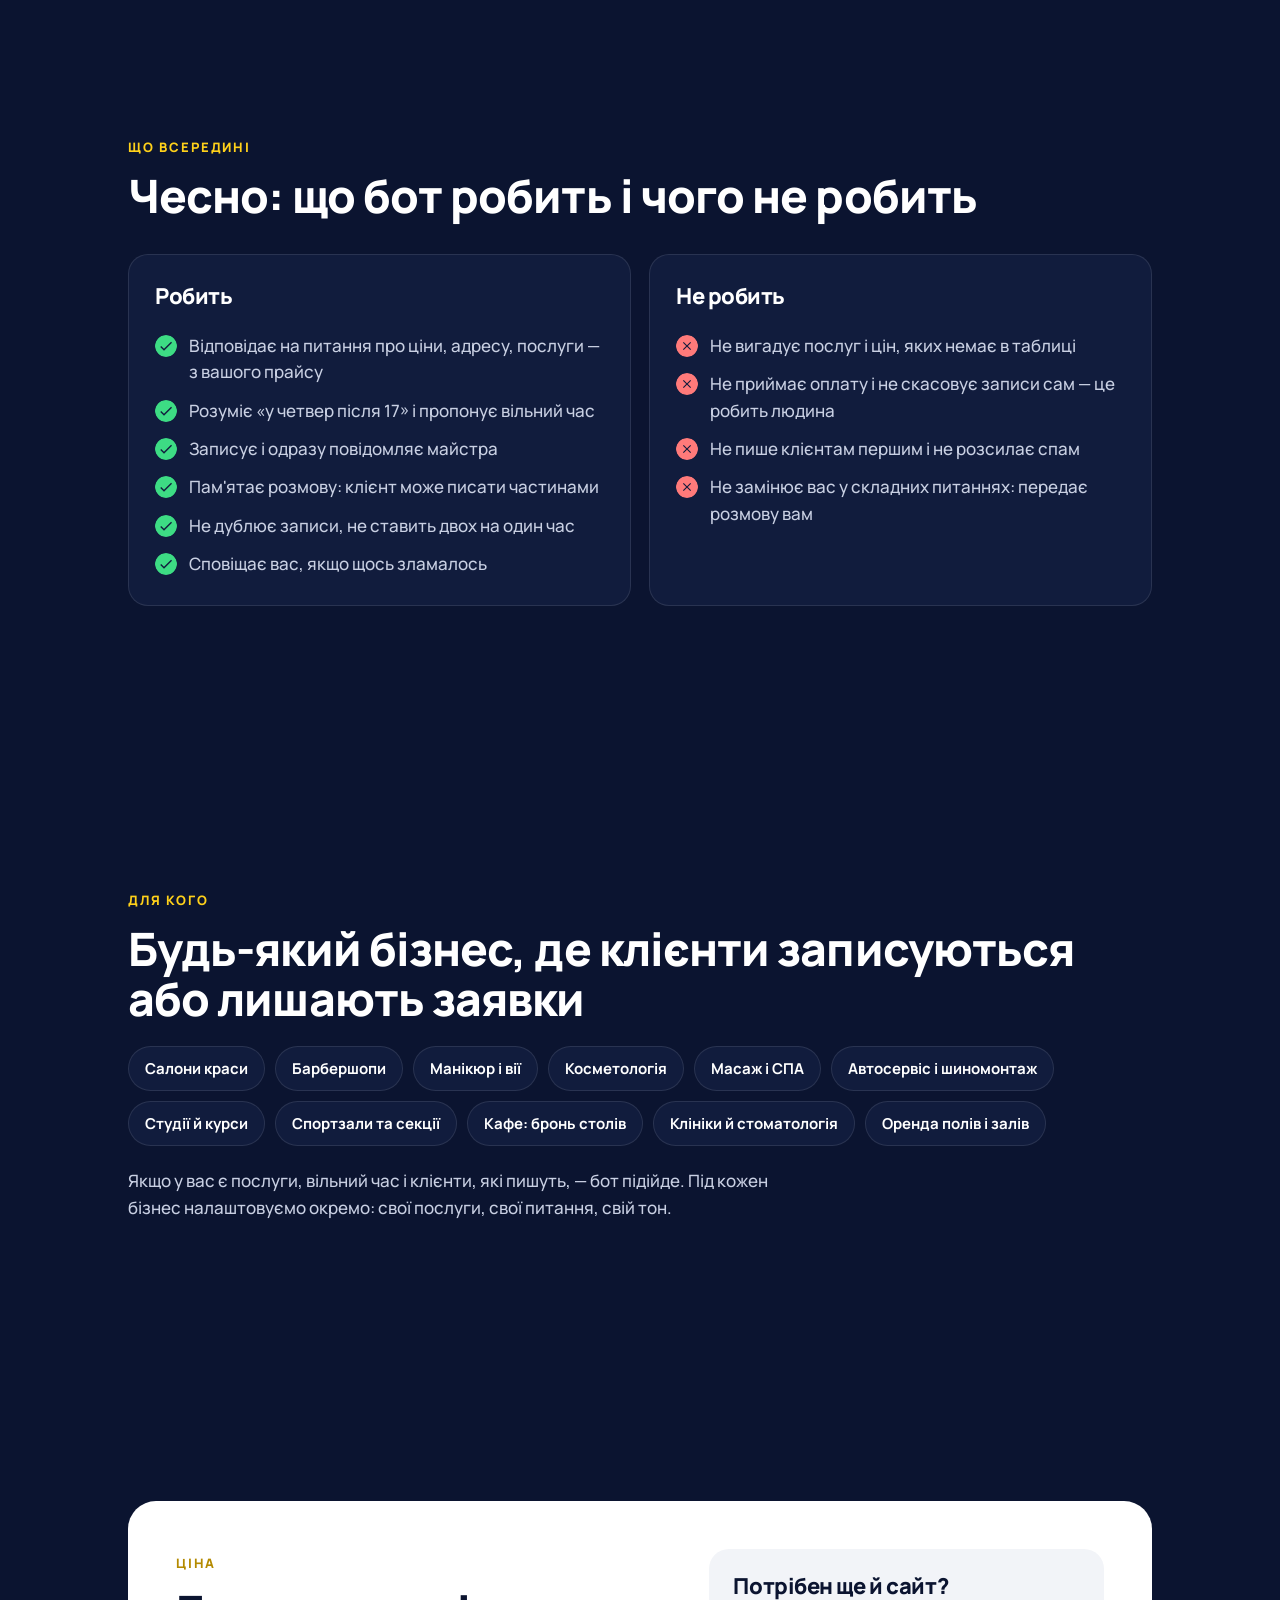
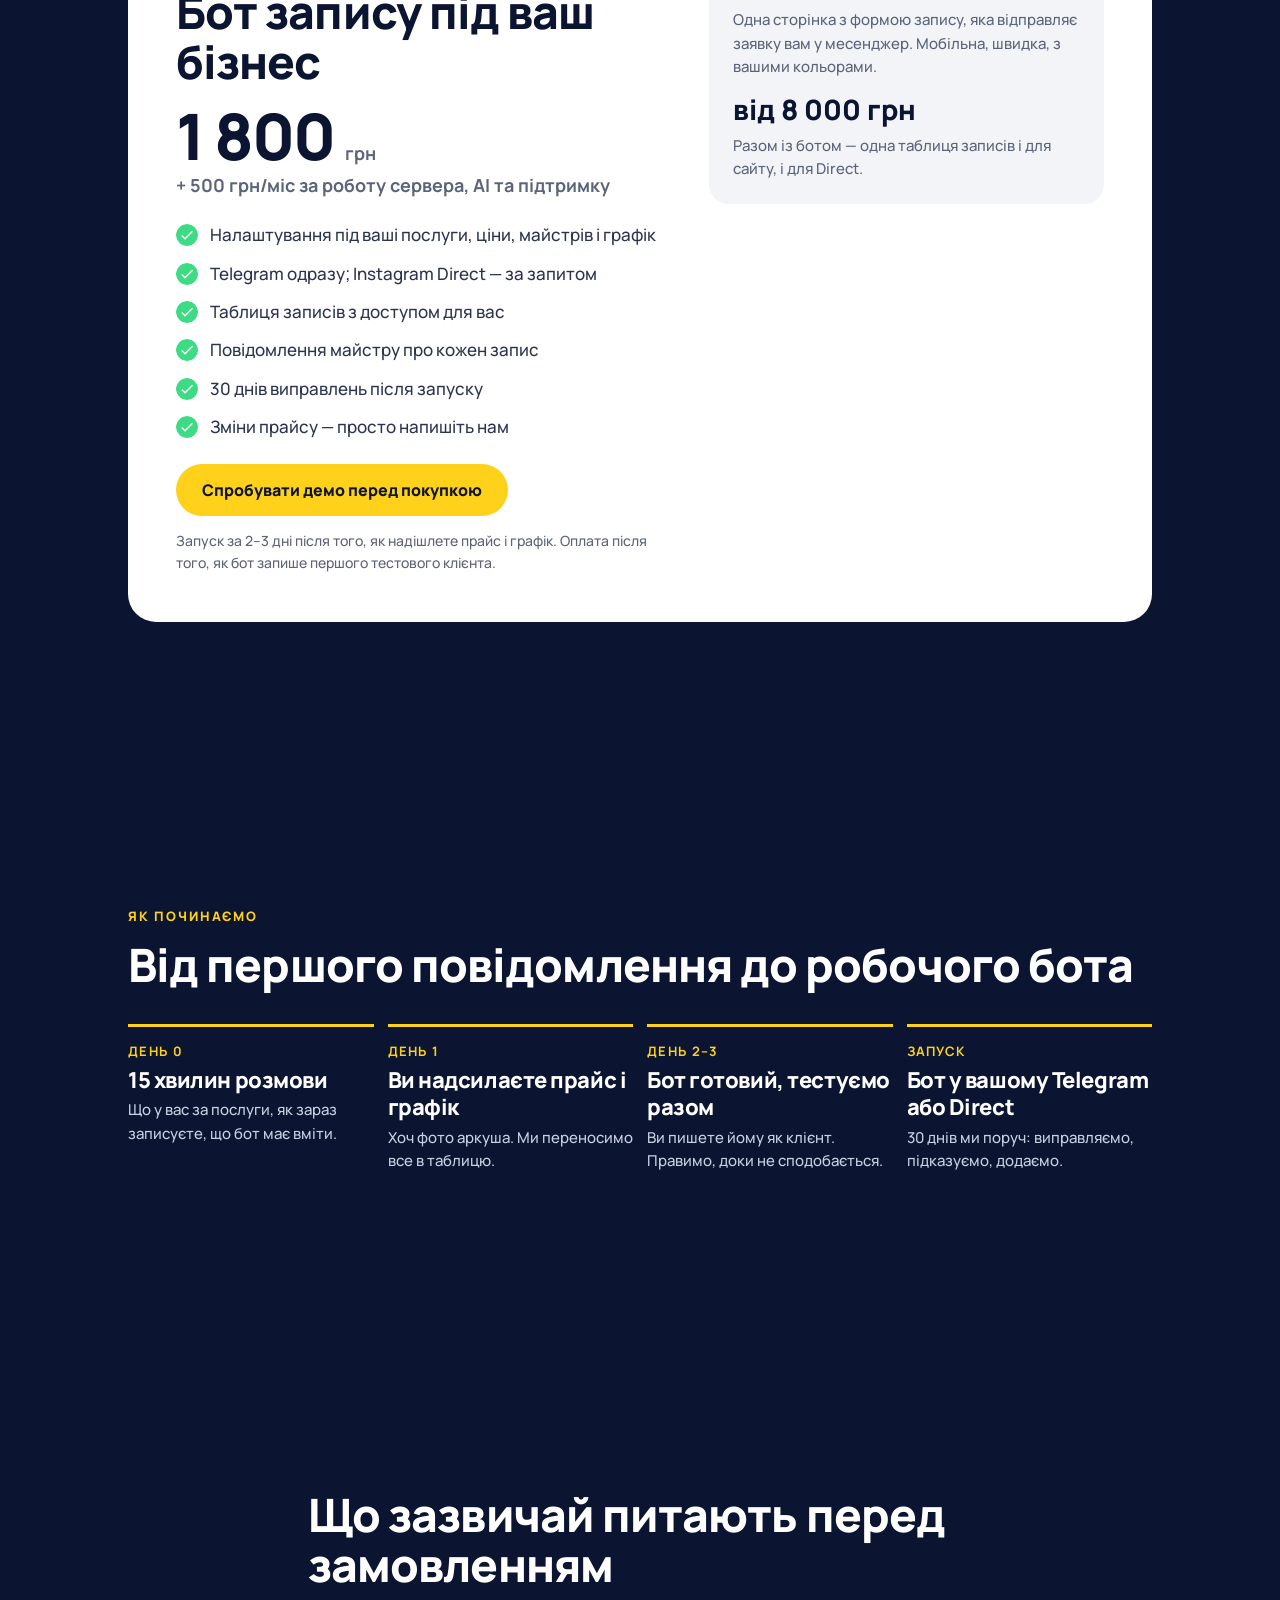
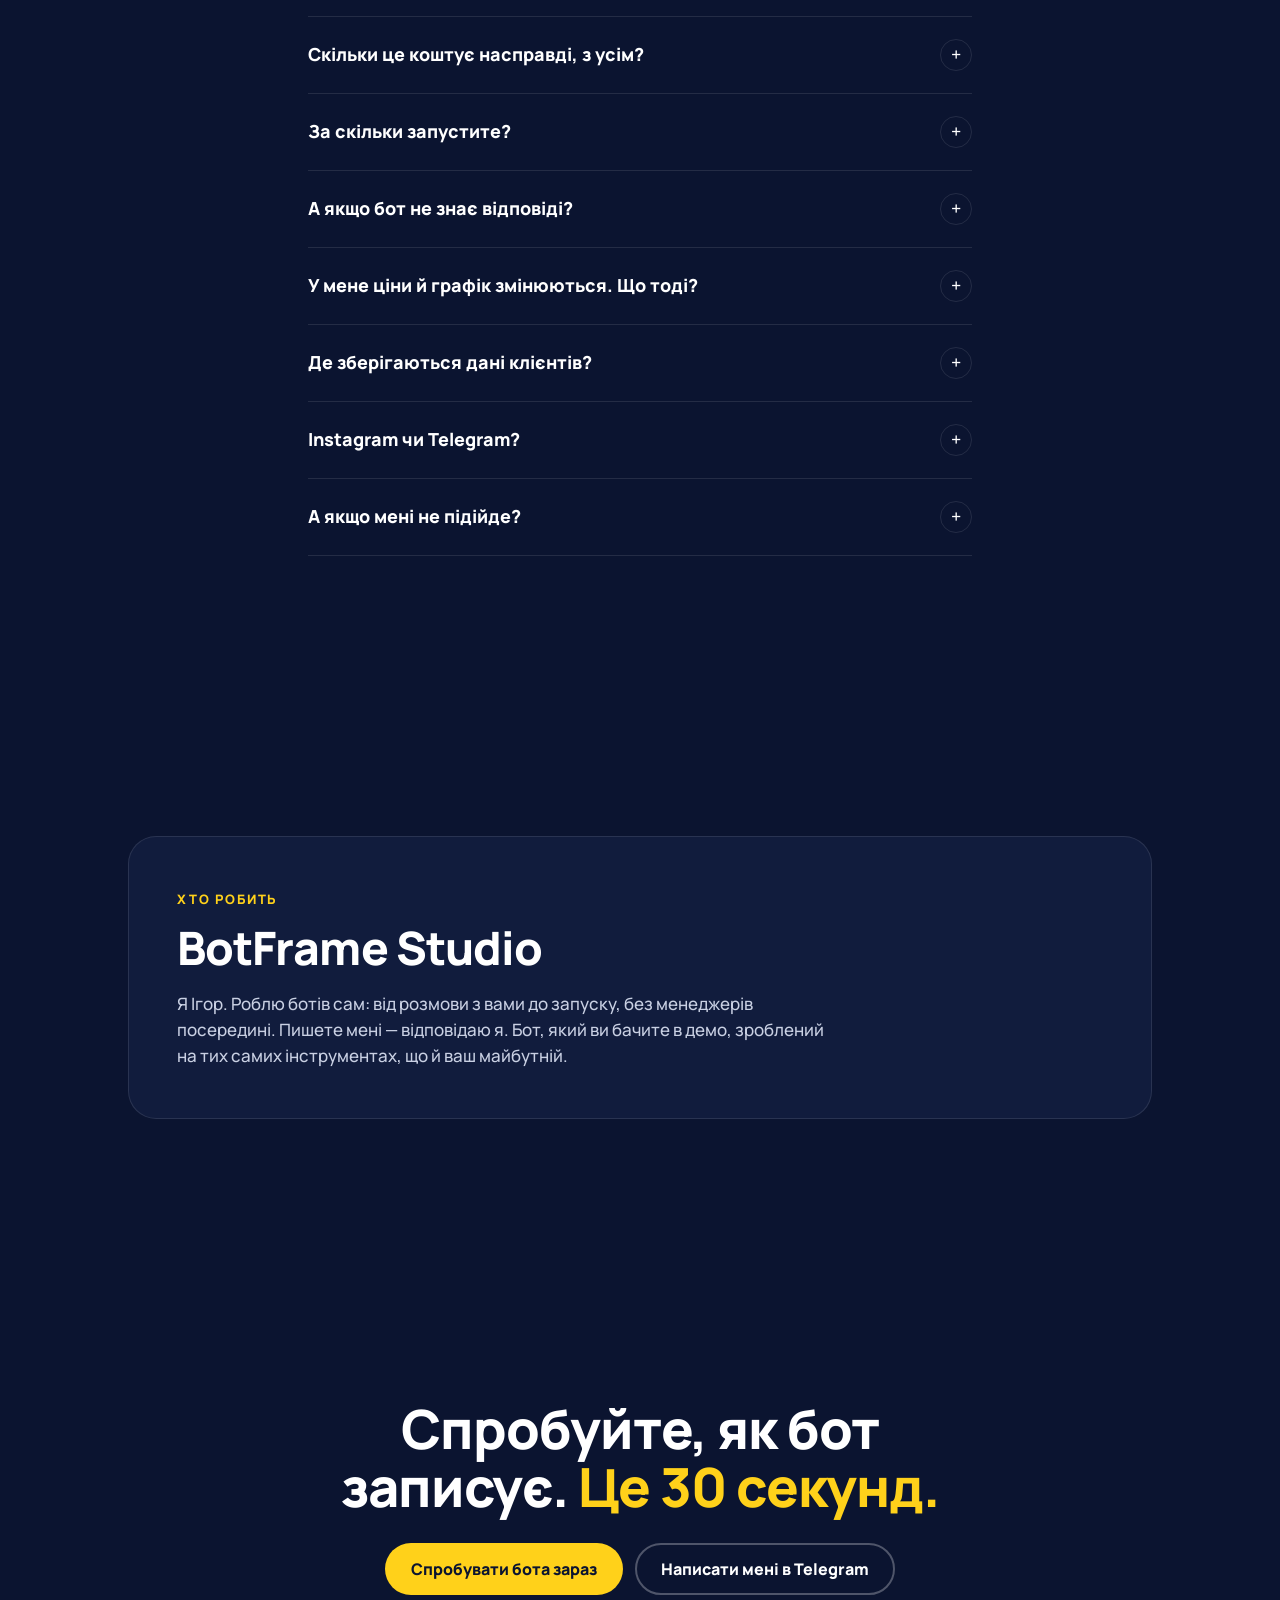
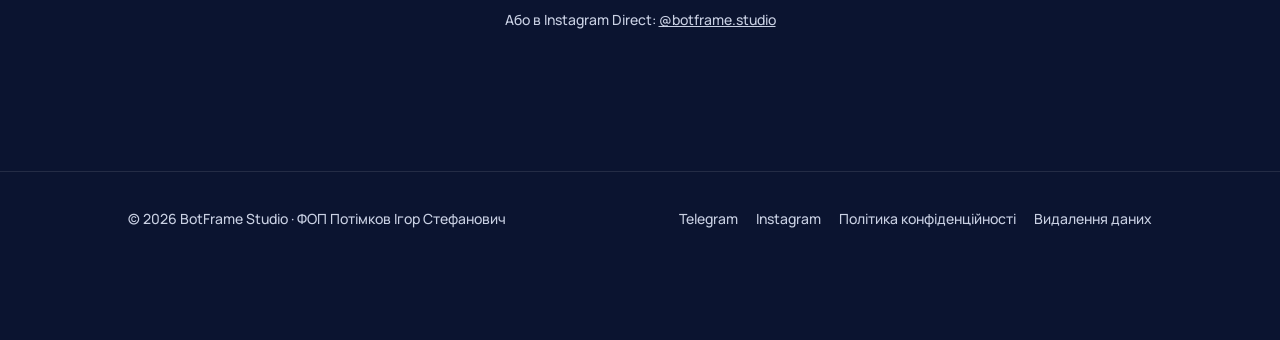
==== commit 9ddf77e5: "OG image absolute URL, canonical" ====
--- a/index.html
+++ b/index.html
@@ -9,7 +9,9 @@
 <link rel="apple-touch-icon" href="assets/apple-touch-icon.png">
 <meta property="og:title" content="BotFrame Studio — ваш Direct відповідає сам">
 <meta property="og:description" content="AI-бот записує клієнтів, поки ви працюєте. Спробуйте демо за 30 секунд.">
-<meta property="og:image" content="assets/og.jpg">
+<meta property="og:image" content="https://igorpotimkov-design.github.io/botframe/assets/og.jpg">
+<meta property="og:url" content="https://igorpotimkov-design.github.io/botframe/">
+<link rel="canonical" href="https://igorpotimkov-design.github.io/botframe/">
 <meta property="og:type" content="website">
 <link rel="preconnect" href="https://fonts.googleapis.com">
 <link rel="preconnect" href="https://fonts.gstatic.com" crossorigin>
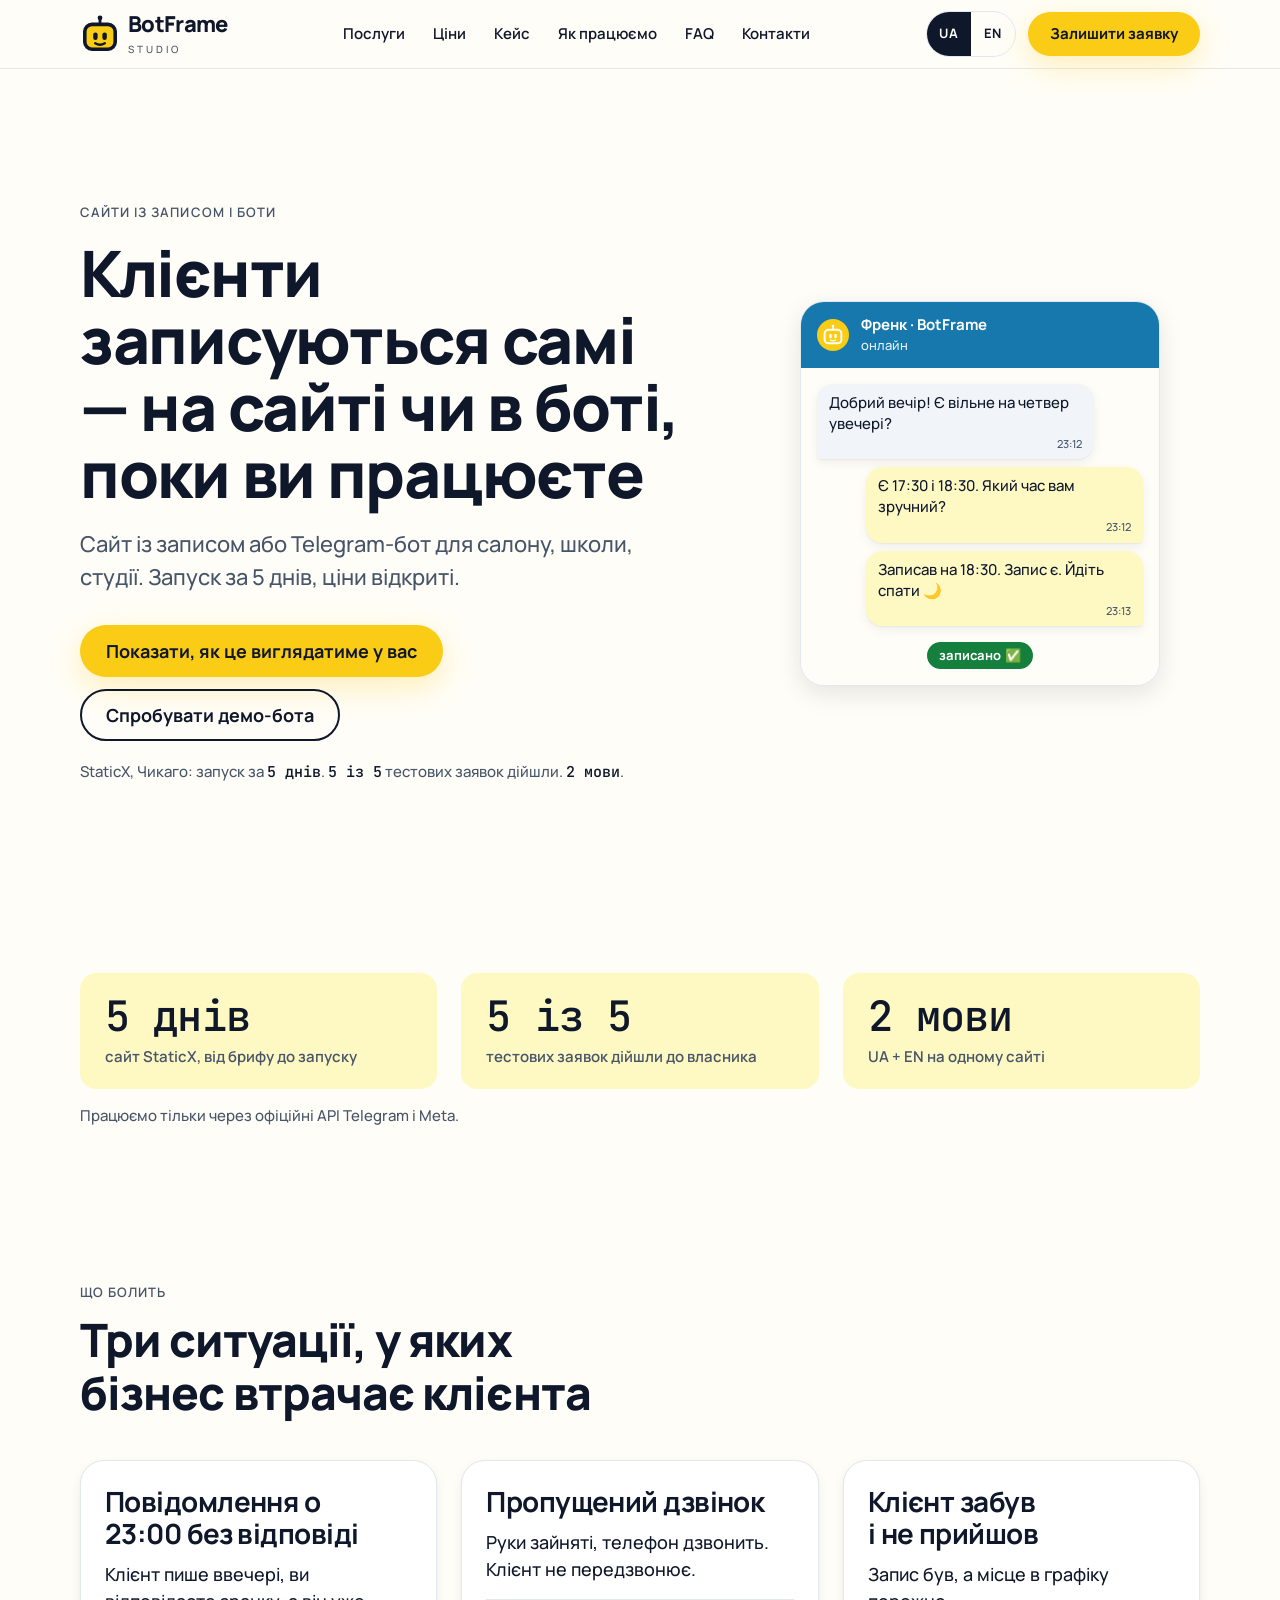
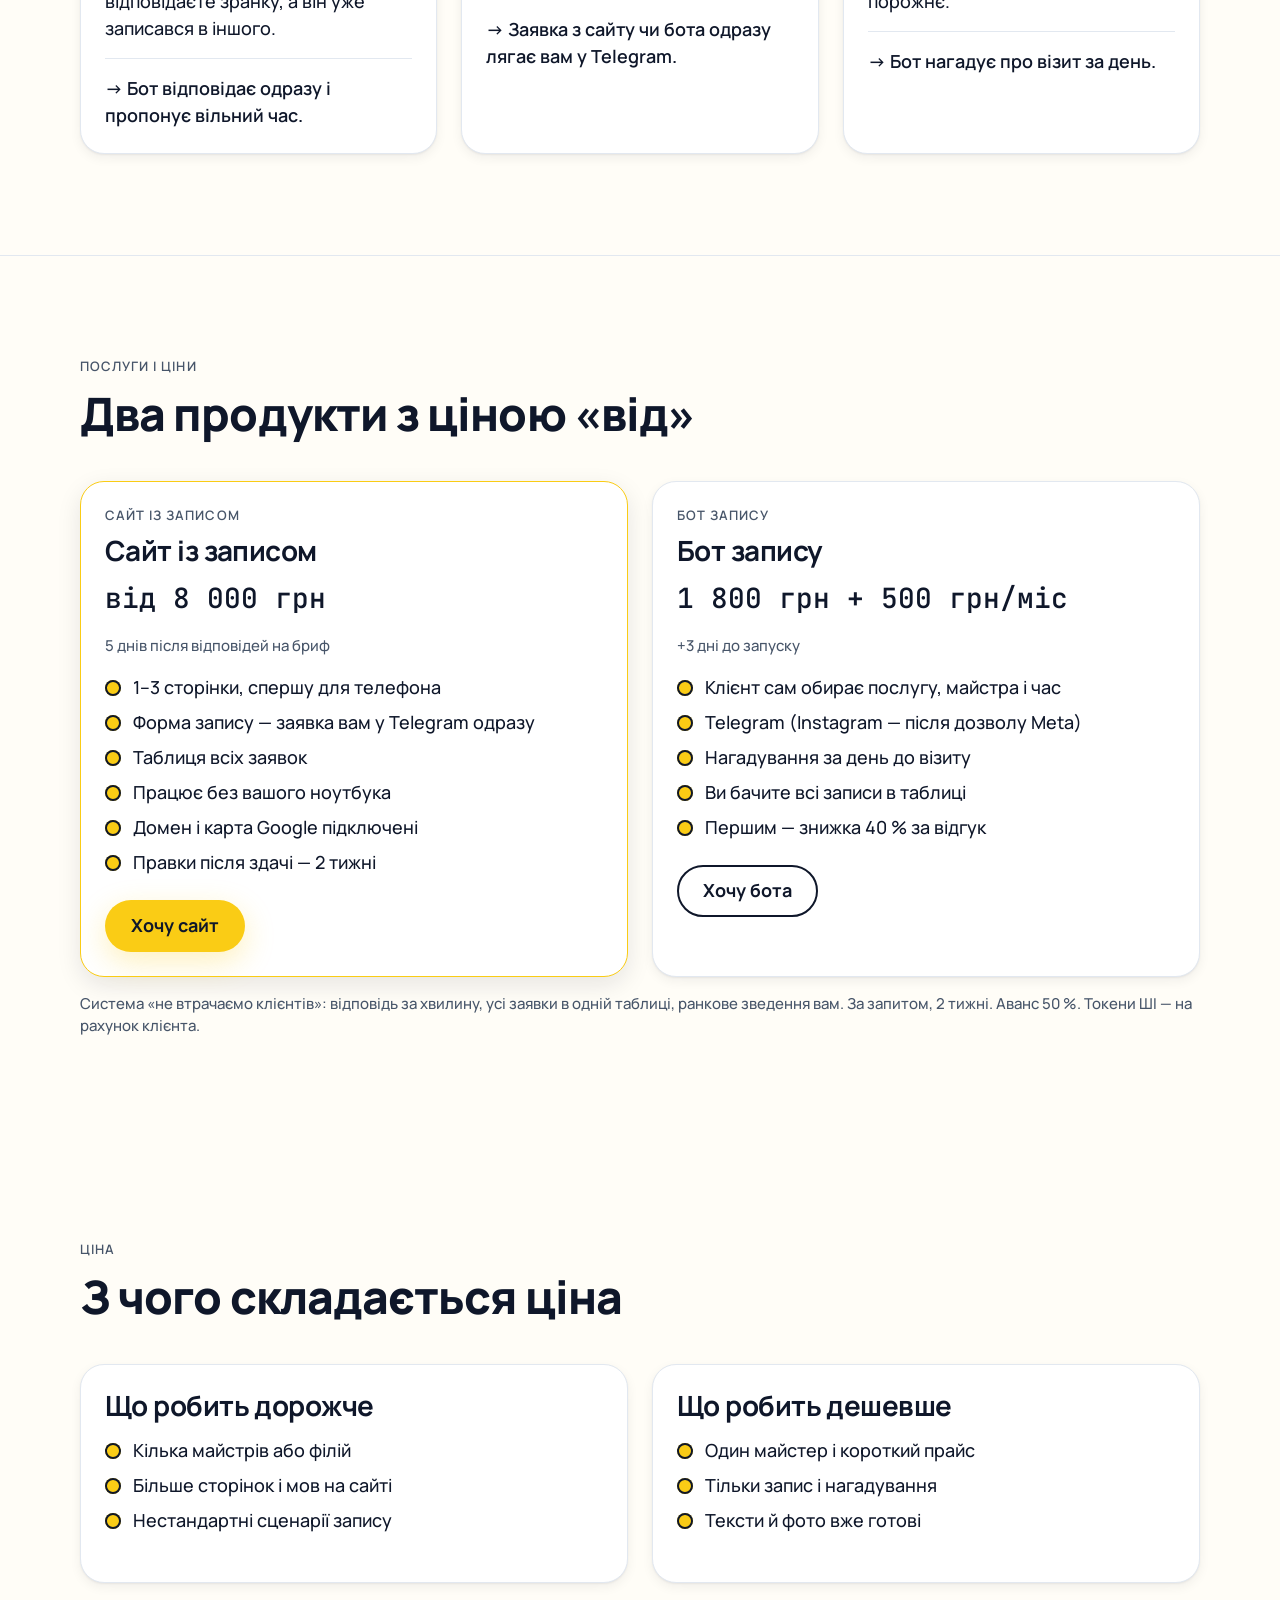
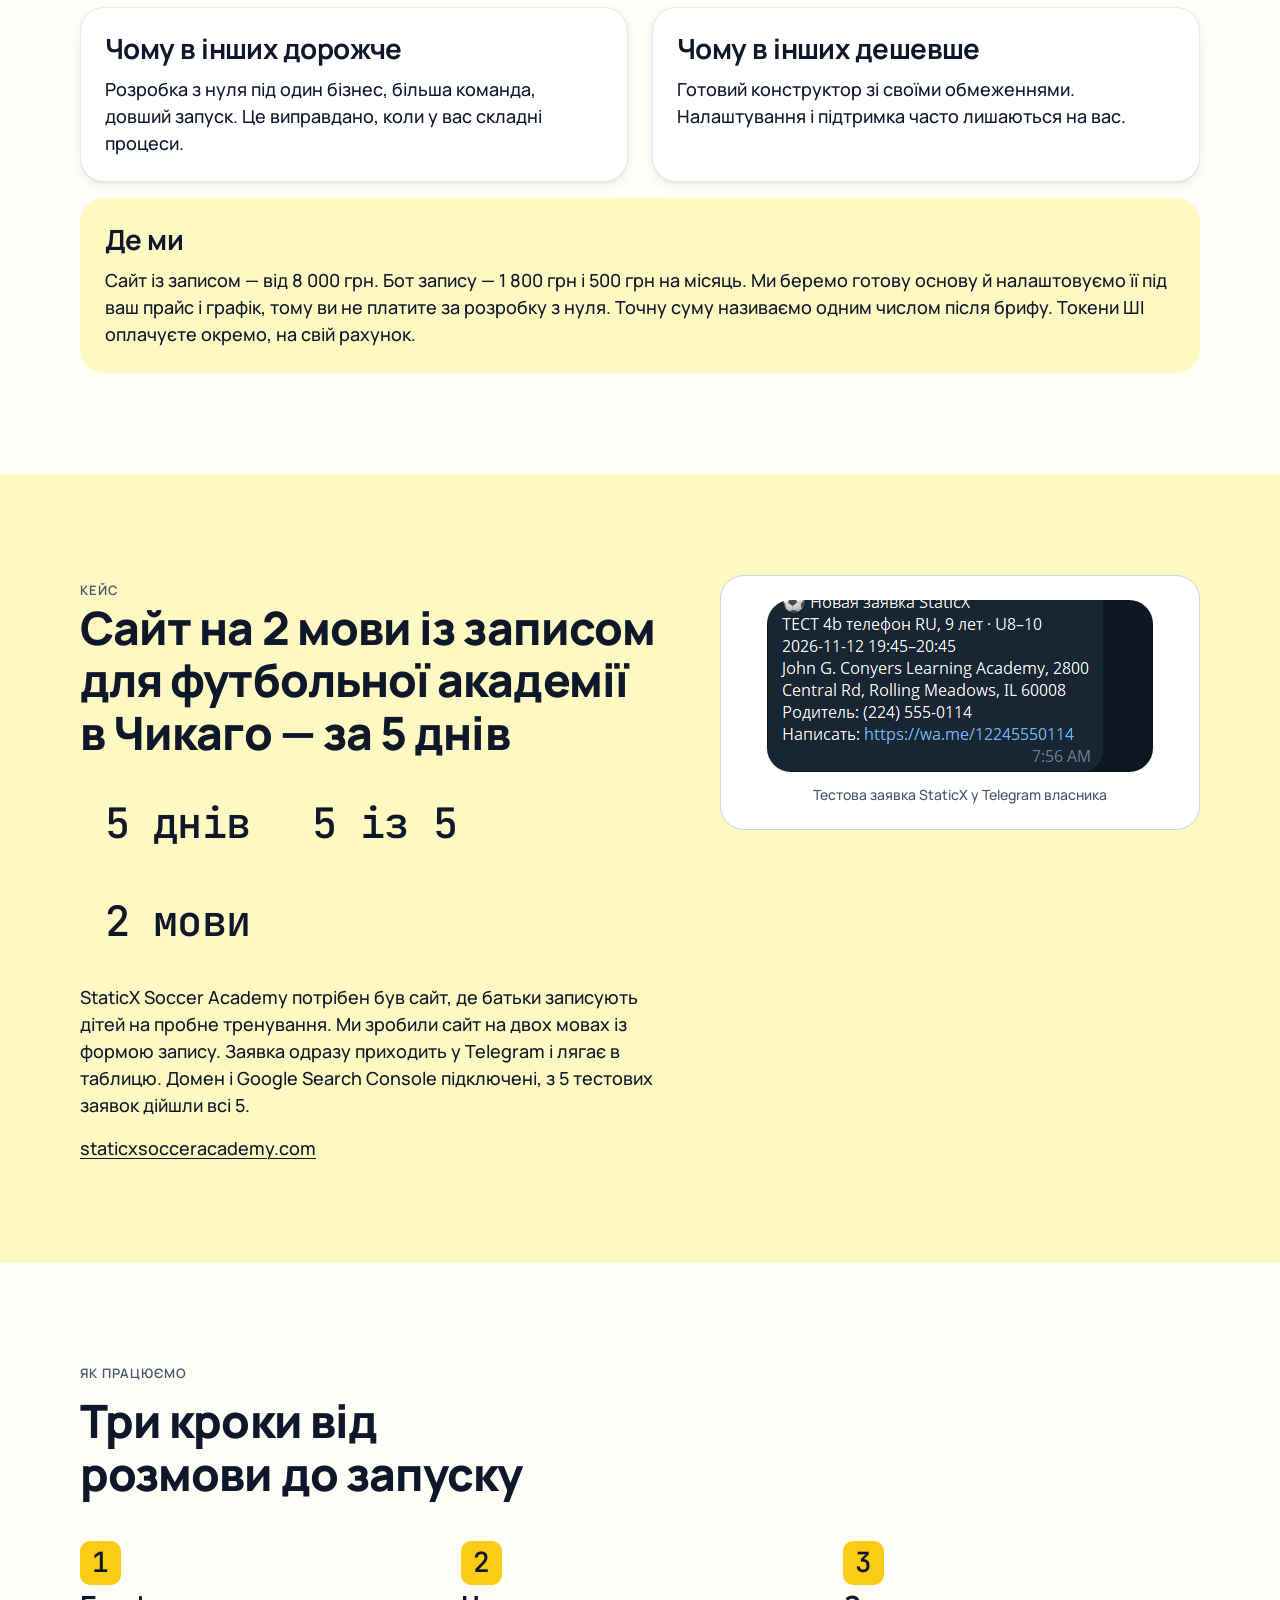
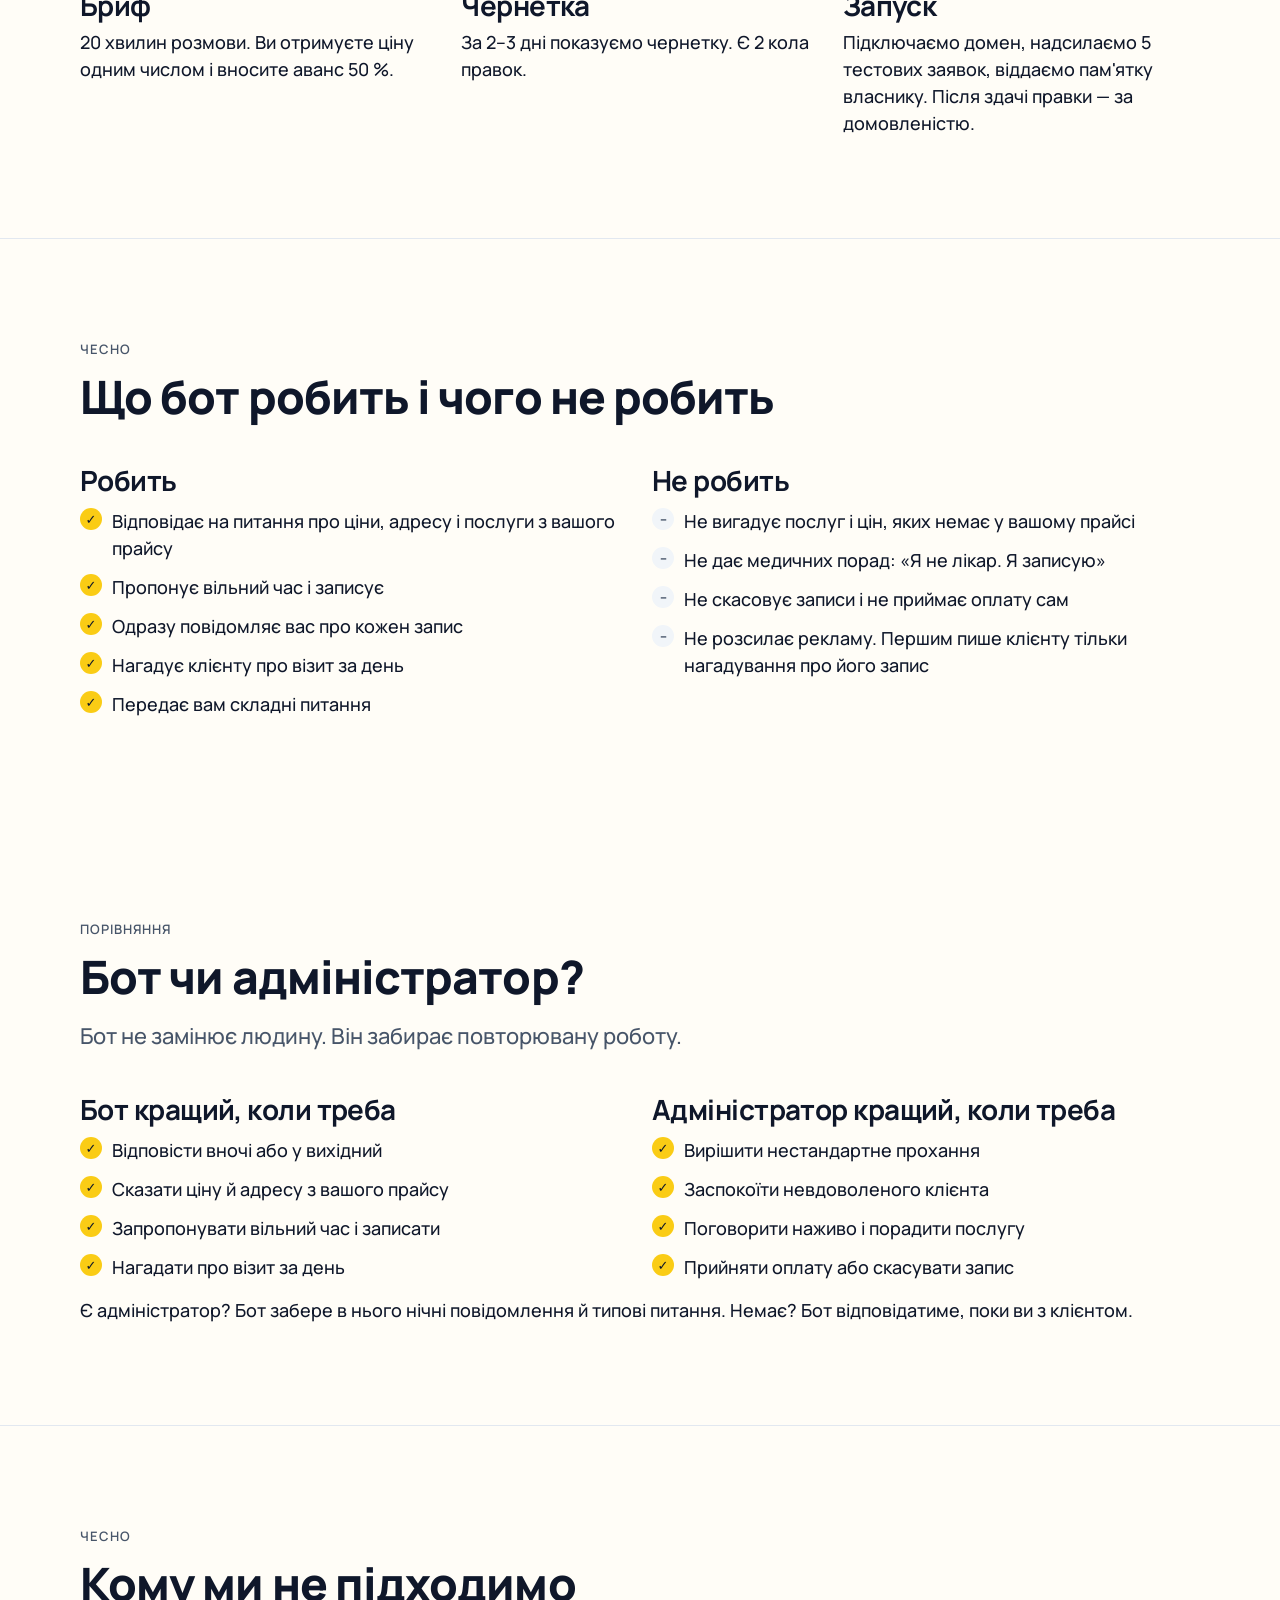
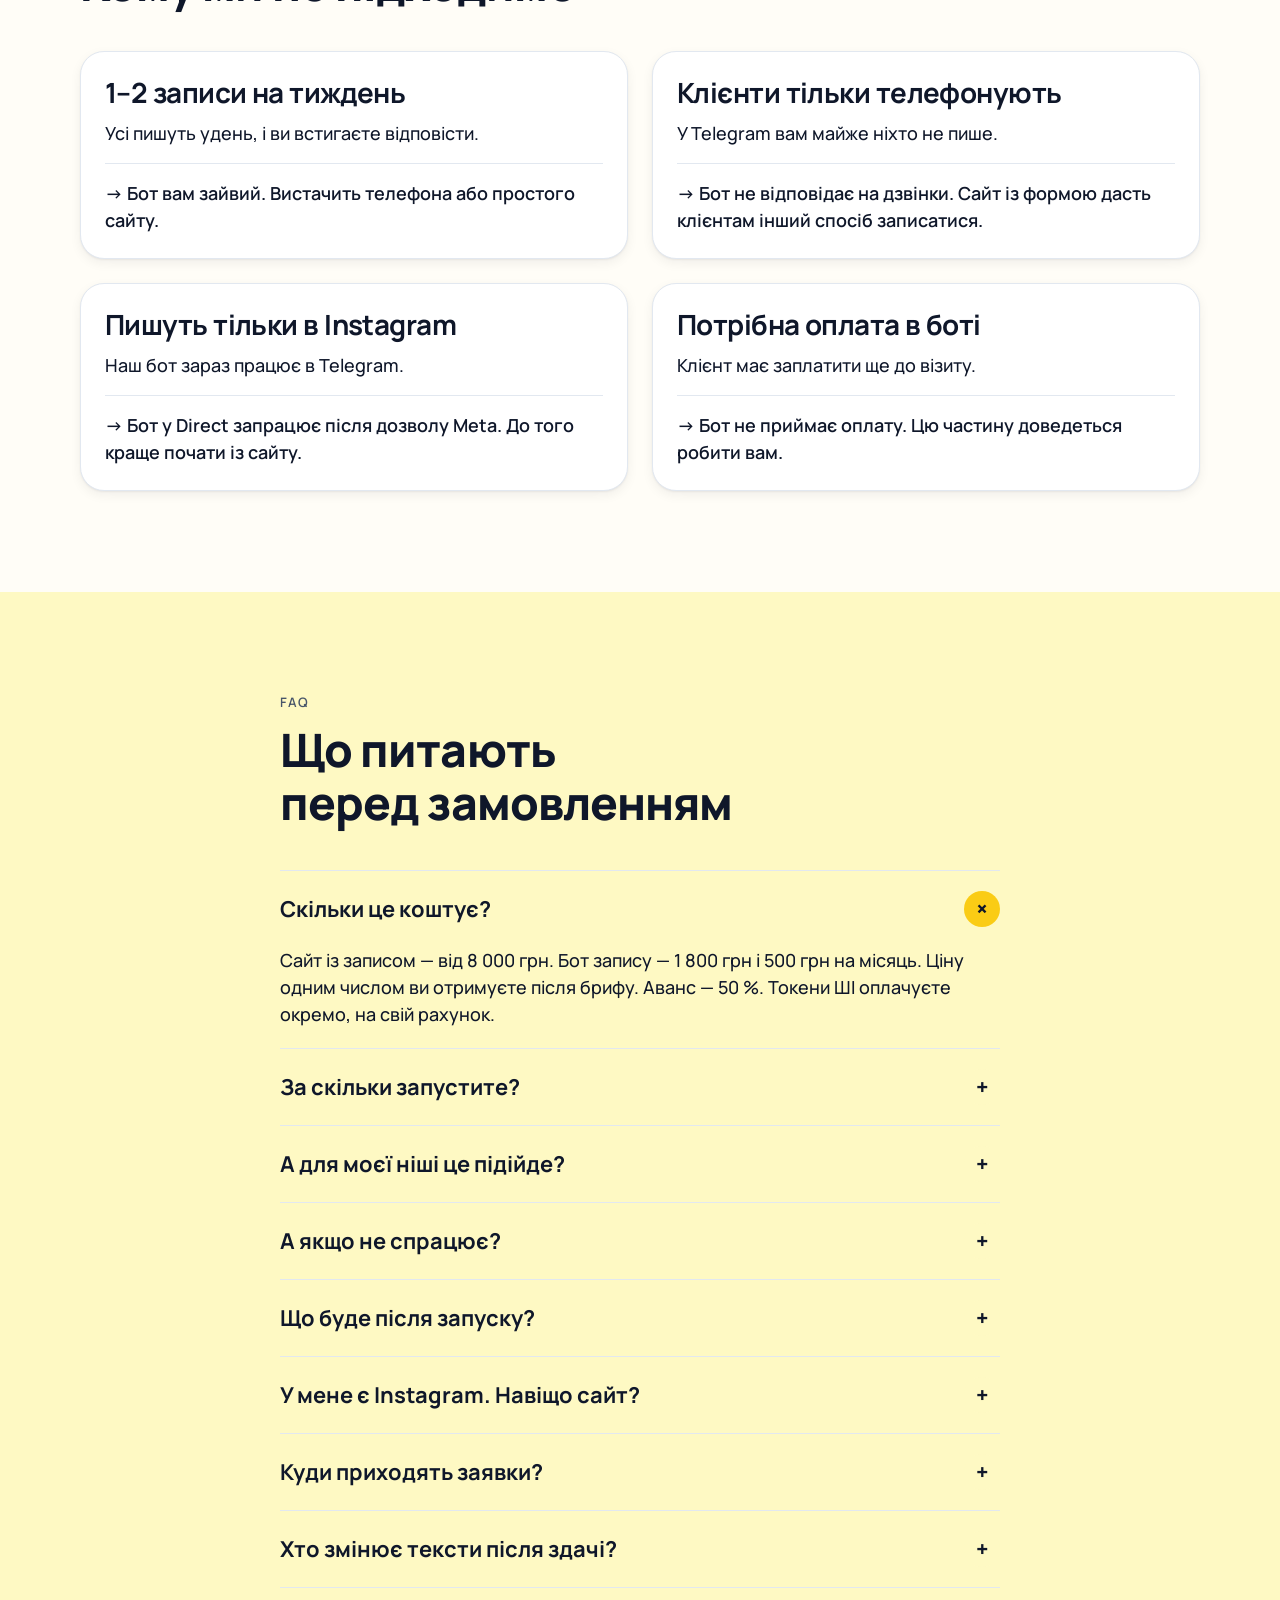
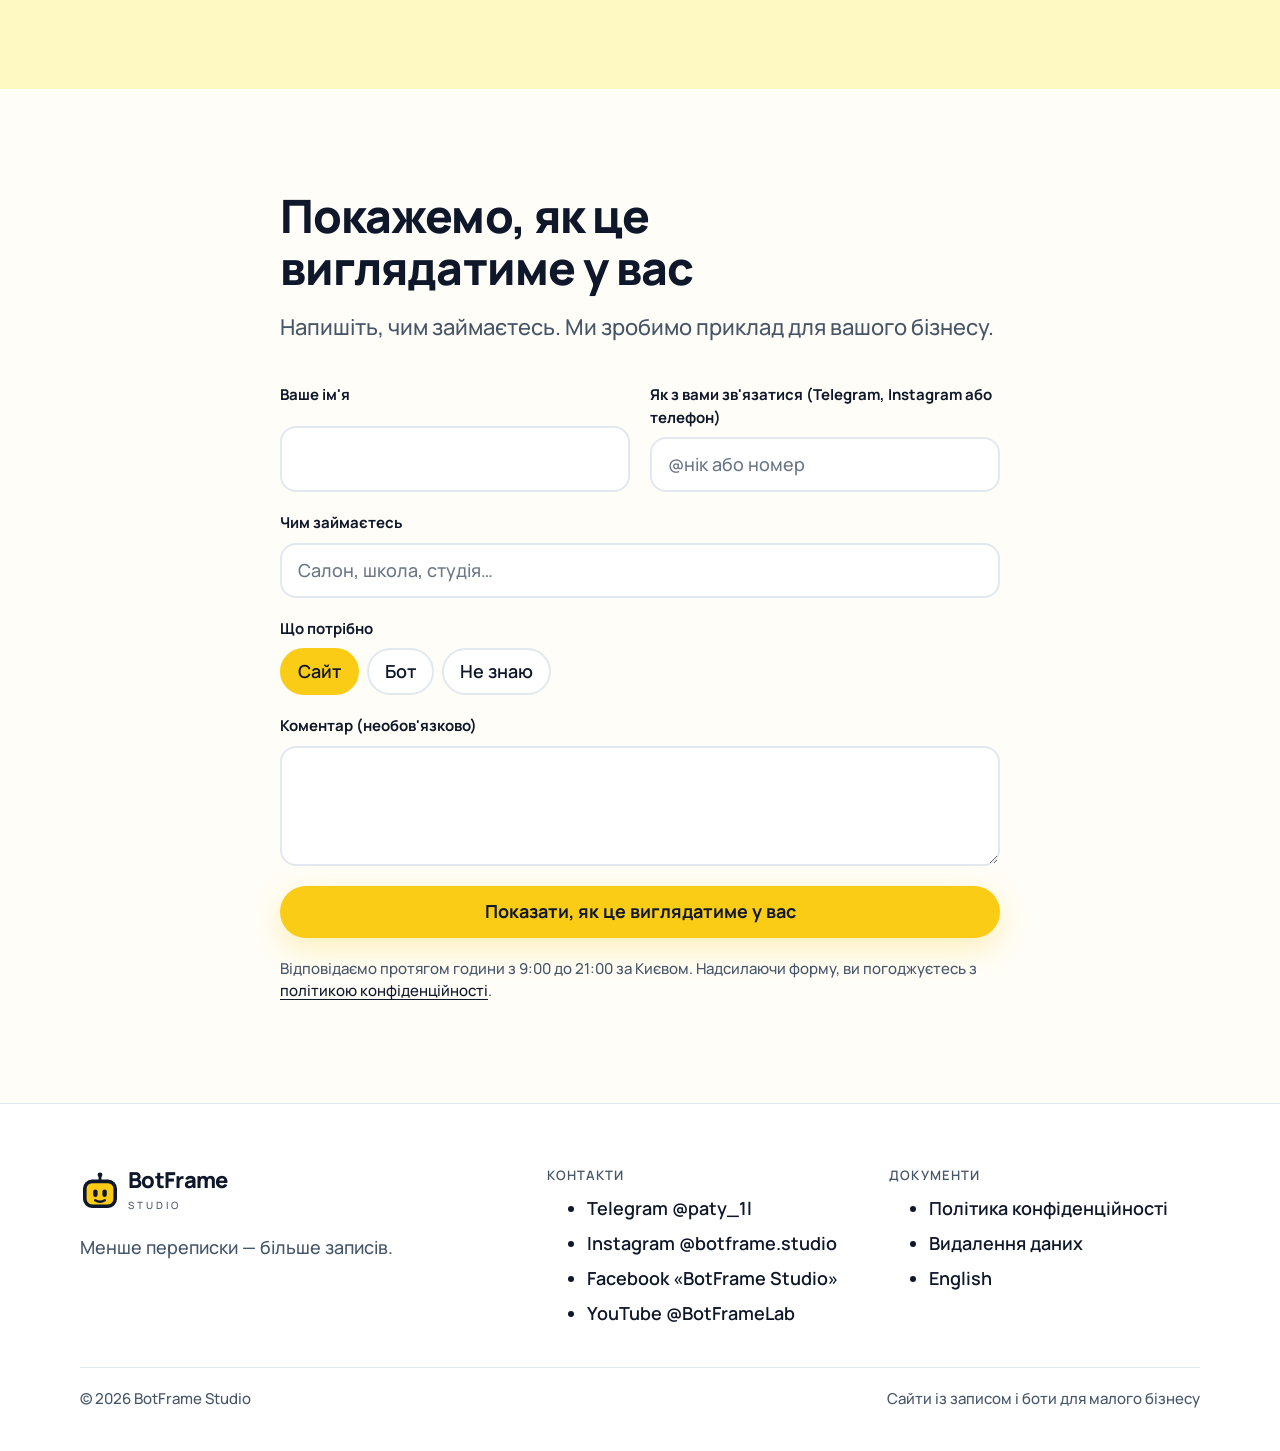
==== commit 6996de9d: "New BotFrame Studio site: UA and EN, lead form, analytics Privacy and data-deletion pages keep their" ====
--- a/index.html
+++ b/index.html
@@ -1,440 +1,427 @@
 <!doctype html>
-<html lang="uk">
+<html lang="uk" class="no-js">
 <head>
 <meta charset="utf-8">
 <meta name="viewport" content="width=device-width, initial-scale=1">
-<title>BotFrame Studio — AI-бот, який відповідає клієнтам і записує їх сам</title>
-<meta name="description" content="AI-адміністратор для салону, кафе чи сервісу: відповідає в Direct і Telegram за 2 секунди, знає ваш прайс, перевіряє вільний час і записує клієнтів 24/7. Запуск за 2–3 дні.">
-<link rel="icon" type="image/png" href="assets/favicon.png">
-<link rel="apple-touch-icon" href="assets/apple-touch-icon.png">
-<meta property="og:title" content="BotFrame Studio — ваш Direct відповідає сам">
-<meta property="og:description" content="AI-бот записує клієнтів, поки ви працюєте. Спробуйте демо за 30 секунд.">
-<meta property="og:image" content="https://igorpotimkov-design.github.io/botframe/assets/og.jpg">
+<title>BotFrame Studio — сайт із записом і бот для бізнесу за 5 днів</title>
+<meta name="description" content="Сайт із записом від 8 000 грн або Telegram-бот, який сам записує клієнтів. Запуск за 5 днів, ціни відкриті. Заявки — вам у Telegram.">
+<link rel="canonical" href="https://igorpotimkov-design.github.io/botframe/">
+<link rel="alternate" hreflang="uk" href="https://igorpotimkov-design.github.io/botframe/">
+<link rel="alternate" hreflang="en" href="https://igorpotimkov-design.github.io/botframe/en/">
+<link rel="alternate" hreflang="x-default" href="https://igorpotimkov-design.github.io/botframe/">
+<meta name="theme-color" content="#FACC15">
+<meta property="og:type" content="website">
+<meta property="og:locale" content="uk_UA">
+<meta property="og:locale:alternate" content="en_US">
+<meta property="og:site_name" content="BotFrame Studio">
 <meta property="og:url" content="https://igorpotimkov-design.github.io/botframe/">
-<link rel="canonical" href="https://igorpotimkov-design.github.io/botframe/">
-<meta property="og:type" content="website">
+<meta property="og:title" content="BotFrame Studio — менше переписки, більше записів">
+<meta property="og:description" content="Сайт із записом і бот для салону, школи, студії. 5 днів. Ціни відкриті.">
+<meta property="og:image" content="https://igorpotimkov-design.github.io/botframe/assets/img/og-uk.png">
+<meta property="og:image:width" content="1200">
+<meta property="og:image:height" content="630">
+<meta name="twitter:card" content="summary_large_image">
+<meta name="twitter:title" content="BotFrame Studio — менше переписки, більше записів">
+<meta name="twitter:description" content="Сайт із записом і бот для салону, школи, студії. 5 днів. Ціни відкриті.">
+<meta name="twitter:image" content="https://igorpotimkov-design.github.io/botframe/assets/img/og-uk.png">
+<link rel="icon" href="assets/img/favicon.ico" sizes="16x16 32x32 48x48">
+<link rel="icon" type="image/png" sizes="48x48" href="assets/img/favicon-48.png">
+<link rel="apple-touch-icon" href="assets/img/apple-touch-icon.png">
+<link rel="manifest" href="manifest.webmanifest">
 <link rel="preconnect" href="https://fonts.googleapis.com">
 <link rel="preconnect" href="https://fonts.gstatic.com" crossorigin>
-<link href="https://fonts.googleapis.com/css2?family=Manrope:wght@500;700;800&display=swap" rel="stylesheet">
+<link rel="stylesheet" href="assets/css/tokens.css">
+<link rel="stylesheet" href="assets/css/site.css">
 <script type="application/ld+json">
-{"@context":"https://schema.org","@type":"ProfessionalService","name":"BotFrame Studio","description":"AI-боти для запису клієнтів і обробки заявок у Direct та Telegram.","areaServed":"UA","sameAs":["https://www.instagram.com/botframe.studio"],"priceRange":"від 1 800 грн"}
+{
+  "@context": "https://schema.org",
+  "@graph": [
+    {
+      "@type": "ProfessionalService",
+      "@id": "https://igorpotimkov-design.github.io/botframe/#studio",
+      "name": "BotFrame Studio",
+      "url": "https://igorpotimkov-design.github.io/botframe/",
+      "image": "https://igorpotimkov-design.github.io/botframe/assets/img/og-uk.png",
+      "logo": "https://igorpotimkov-design.github.io/botframe/assets/img/icon-512.png",
+      "description": "Сайт із записом від 8 000 грн або Telegram-бот, який сам записує клієнтів. Запуск за 5 днів, ціни відкриті. Заявки — вам у Telegram.",
+      "areaServed": ["UA", "US"],
+      "availableLanguage": ["uk", "en"],
+      "priceRange": "від 1 800 грн",
+      "sameAs": [
+        "https://www.instagram.com/botframe.studio",
+        "https://www.youtube.com/@BotFrameLab"
+      ],
+      "makesOffer": [
+        {
+          "@type": "Offer",
+          "name": "Сайт із записом",
+          "description": "1–3 сторінки, форма запису — заявка власнику в Telegram і таблицю. Запуск за 5 днів після брифу.",
+          "priceSpecification": { "@type": "PriceSpecification", "price": "8000", "priceCurrency": "UAH", "description": "від" }
+        },
+        {
+          "@type": "Offer",
+          "name": "Бот запису",
+          "description": "Telegram-бот: клієнт сам обирає послугу і час, нагадування за день. 1 800 грн і 500 грн на місяць.",
+          "priceSpecification": { "@type": "PriceSpecification", "price": "1800", "priceCurrency": "UAH" }
+        }
+      ]
+    },
+    {
+      "@type": "WebSite",
+      "@id": "https://igorpotimkov-design.github.io/botframe/#website",
+      "url": "https://igorpotimkov-design.github.io/botframe/",
+      "name": "BotFrame Studio",
+      "inLanguage": "uk",
+      "publisher": { "@id": "https://igorpotimkov-design.github.io/botframe/#studio" }
+    }
+  ]
+}
 </script>
-<style>
-:root{
-  --navy:#0B1430;--navy-2:#111C3D;--ink:#0B1430;
-  --yellow:#FFD11A;--yellow-2:#F2C200;
-  --white:#FFFFFF;--mist:#C9D0E3;--line:rgba(255,255,255,.10);
-  --tg:#2AABEE;--ok:#3DDC84;
-  --r:20px;--r-s:12px;
-  --w:1120px;--pad:clamp(20px,5vw,48px);
-  --ease:cubic-bezier(.22,1,.36,1);
+<script type="application/ld+json">
+{
+  "@context": "https://schema.org",
+  "@type": "FAQPage",
+  "mainEntity": [
+    {
+      "@type": "Question",
+      "name": "Скільки це коштує?",
+      "acceptedAnswer": {
+        "@type": "Answer",
+        "text": "Сайт із записом — від 8 000 грн. Бот запису — 1 800 грн і 500 грн на місяць. Ціну одним числом ви отримуєте після брифу. Аванс — 50 %. Токени ШІ оплачуєте окремо, на свій рахунок."
+      }
+    },
+    {
+      "@type": "Question",
+      "name": "За скільки запустите?",
+      "acceptedAnswer": {
+        "@type": "Answer",
+        "text": "Сайт — 5 днів після того, як ви відповіли на бриф. Бот — ще +3 дні. Instagram Direct запрацює після дозволу Meta."
+      }
+    },
+    {
+      "@type": "Question",
+      "name": "А для моєї ніші це підійде?",
+      "acceptedAnswer": {
+        "@type": "Answer",
+        "text": "Якщо у вас салон, школа, студія чи інший сервіс із записом, так. Напишіть, чим займаєтесь, і ми чесно скажемо, чи потрібен вам сайт, бот або нічого з цього."
+      }
+    },
+    {
+      "@type": "Question",
+      "name": "А якщо не спрацює?",
+      "acceptedAnswer": {
+        "@type": "Answer",
+        "text": "Перед здачею ми надсилаємо 5 тестових заявок з телефона й комп'ютера. Чернетку правимо у 2 кола, після здачі — ще 2 тижні."
+      }
+    },
+    {
+      "@type": "Question",
+      "name": "Що буде після запуску?",
+      "acceptedAnswer": {
+        "@type": "Answer",
+        "text": "Заявки приходять вам у Telegram і в таблицю. Ви отримуєте пам'ятку: де заявки і як змінити тексти. Правки — 2 тижні після здачі, далі за домовленістю. Бот — 500 грн/міс."
+      }
+    },
+    {
+      "@type": "Question",
+      "name": "У мене є Instagram. Навіщо сайт?",
+      "acceptedAnswer": {
+        "@type": "Answer",
+        "text": "Сайт знаходять у Google, а запис на ньому не губиться в переписці. Instagram приводить людей, сайт збирає заявки. Бот у Direct запрацює після дозволу Meta."
+      }
+    },
+    {
+      "@type": "Question",
+      "name": "Куди приходять заявки?",
+      "acceptedAnswer": {
+        "@type": "Answer",
+        "text": "Вам у Telegram одразу і в таблицю з усіма заявками. Усе працює без вашого ноутбука: на хостингу, а не на нашому комп'ютері."
+      }
+    },
+    {
+      "@type": "Question",
+      "name": "Хто змінює тексти після здачі?",
+      "acceptedAnswer": {
+        "@type": "Answer",
+        "text": "Перші 2 тижні — ми, у ціні. Далі за домовленістю. Пам'ятка власнику пояснює, як змінити тексти самому."
+      }
+    }
+  ]
 }
-*{box-sizing:border-box;margin:0;padding:0}
-html{scroll-behavior:smooth}
-body{font-family:Manrope,system-ui,-apple-system,"Segoe UI",sans-serif;background:var(--navy);color:var(--white);line-height:1.55;font-size:17px;font-weight:500;-webkit-font-smoothing:antialiased;overflow-x:hidden}
-img,video{max-width:100%;display:block}
-a{color:inherit;text-decoration:none}
-.wrap{max-width:var(--w);margin:0 auto;padding:0 var(--pad)}
-h1,h2,h3{font-weight:800;letter-spacing:-.02em;line-height:1.08}
-h1{font-size:clamp(34px,6.4vw,66px)}
-h2{font-size:clamp(28px,4.4vw,46px);margin-bottom:18px}
-h3{font-size:clamp(19px,2.2vw,22px);line-height:1.25}
-p.lead{font-size:clamp(17px,2vw,21px);color:var(--mist);max-width:38ch}
-.muted{color:var(--mist)}
-.y{color:var(--yellow)}
-section{padding:clamp(72px,11vw,140px) 0}
-.eyebrow{display:inline-block;font-size:13px;font-weight:800;letter-spacing:.14em;text-transform:uppercase;color:var(--yellow);margin-bottom:14px}
-
-/* buttons */
-.btn{display:inline-flex;align-items:center;justify-content:center;gap:10px;min-height:52px;padding:0 24px;border-radius:999px;font-weight:800;font-size:16px;border:2px solid transparent;transition:transform .25s var(--ease),background .25s,color .25s,border-color .25s;cursor:pointer;text-align:center;line-height:1.2;padding-top:12px;padding-bottom:12px}
-.btn:hover{transform:translateY(-2px)}
-.btn:active{transform:translateY(0)}
-.btn:focus-visible{outline:3px solid var(--yellow);outline-offset:3px}
-.btn-y{background:var(--yellow);color:var(--ink)}
-.btn-y:hover{background:var(--yellow-2)}
-.btn-ghost{background:transparent;color:var(--white);border-color:rgba(255,255,255,.28)}
-.btn-ghost:hover{border-color:var(--white)}
-.btn svg{width:20px;height:20px;flex:none}
-.btns{display:flex;gap:12px;flex-wrap:wrap;margin-top:28px}
-.trust{margin-top:14px;font-size:14px;color:var(--mist)}
-
-/* nav */
-.nav{position:sticky;top:0;z-index:40;backdrop-filter:blur(12px);background:rgba(11,20,48,.72);border-bottom:1px solid var(--line)}
-.nav .wrap{display:flex;align-items:center;justify-content:space-between;height:64px}
-.logo{display:flex;align-items:center;gap:10px;font-weight:800;font-size:17px;white-space:nowrap}
-.logo img{width:30px;height:30px;border-radius:8px}
-.nav .btn{min-height:44px;padding:0 18px;font-size:15px}
-@media (max-width:400px){.logo{font-size:15px}.nav .btn{padding:0 14px;font-size:14px}}
-
-/* hero */
-.hero{padding:clamp(56px,9vw,110px) 0 clamp(64px,9vw,120px);position:relative;overflow:hidden}
-.hero::before{content:"";position:absolute;inset:auto -20% -40% auto;width:70vw;height:70vw;max-width:820px;max-height:820px;border-radius:50%;background:radial-gradient(closest-side,rgba(255,209,26,.16),transparent 70%);pointer-events:none}
-.hero .wrap{display:grid;grid-template-columns:1.05fr .95fr;gap:clamp(32px,6vw,80px);align-items:center;position:relative}
-@media (max-width:860px){.hero .wrap{grid-template-columns:1fr}}
-
-/* phone chat */
-.phone{width:min(360px,100%);margin:0 auto;background:#0E1A3C;border:1px solid rgba(255,255,255,.14);border-radius:36px;padding:14px;box-shadow:0 40px 80px -30px rgba(0,0,0,.6),0 0 0 1px rgba(255,255,255,.04) inset}
-.screen{background:#F2F4F8;border-radius:26px;overflow:hidden;color:var(--ink);min-height:520px;display:flex;flex-direction:column}
-.chat-top{display:flex;align-items:center;gap:10px;padding:14px 16px;background:#fff;border-bottom:1px solid #E6E9F0}
-.chat-top .av{width:36px;height:36px;border-radius:50%;background:var(--yellow);display:grid;place-items:center;font-weight:800;font-size:13px}
-.chat-top b{display:block;font-size:14px}
-.chat-top small{font-size:12px;color:#5B6478}
-.chat{padding:14px 12px;display:flex;flex-direction:column;gap:8px;flex:1}
-.msg{max-width:86%;padding:10px 13px;border-radius:16px;font-size:14px;line-height:1.4;opacity:0;transform:translateY(8px);transition:opacity .35s var(--ease),transform .35s var(--ease)}
-.msg.in{opacity:1;transform:none}
-.msg.c{align-self:flex-end;background:#DCF2C7;border-bottom-right-radius:5px}
-.msg.b{align-self:flex-start;background:#fff;border-bottom-left-radius:5px;box-shadow:0 1px 2px rgba(0,0,0,.05)}
-.msg.m{align-self:stretch;max-width:100%;background:#FFF4C2;border:1px dashed #E3C64A;font-size:13px}
-.msg .t{display:block;font-size:11px;color:#8A93A8;margin-top:4px;text-align:right}
-.typing{align-self:flex-start;background:#fff;border-radius:16px;padding:10px 14px;display:none;gap:4px}
-.typing.on{display:flex}
-.typing i{width:6px;height:6px;border-radius:50%;background:#A7B0C4;animation:bl 1s infinite}
-.typing i:nth-child(2){animation-delay:.15s}.typing i:nth-child(3){animation-delay:.3s}
-@keyframes bl{0%,80%,100%{transform:translateY(0);opacity:.5}40%{transform:translateY(-4px);opacity:1}}
-.chat-foot{padding:10px 12px;background:#fff;border-top:1px solid #E6E9F0;font-size:13px;color:#8A93A8}
-.replay{position:absolute;right:18px;bottom:-14px;font-size:13px;color:var(--mist);background:var(--navy-2);border:1px solid var(--line);padding:6px 12px;border-radius:999px}
-.phone-wrap{position:relative}
-
-/* grid cards */
-.cards{display:grid;gap:18px;grid-template-columns:repeat(3,1fr)}
-@media (max-width:860px){.cards{grid-template-columns:1fr}}
-.card{background:var(--navy-2);border:1px solid var(--line);border-radius:var(--r);padding:28px 26px}
-.card .n{font-size:13px;font-weight:800;color:var(--yellow);letter-spacing:.1em;margin-bottom:12px}
-.card p{color:var(--mist);margin-top:8px}
-.pain .card{position:relative;padding-top:34px}
-.pain .card::before{content:"“";position:absolute;top:8px;left:22px;font-size:64px;line-height:1;color:var(--yellow);opacity:.5;font-weight:800}
-.pain .card p{color:var(--white);font-size:18px;line-height:1.45;font-weight:700}
-.pain .card small{display:block;margin-top:14px;color:var(--mist);font-size:14px}
-
-/* steps */
-.steps{display:grid;grid-template-columns:repeat(3,1fr);gap:18px;counter-reset:s}
-@media (max-width:860px){.steps{grid-template-columns:1fr}}
-.step{position:relative;padding:28px 26px 26px;border-radius:var(--r);background:linear-gradient(180deg,rgba(255,255,255,.05),rgba(255,255,255,.02));border:1px solid var(--line)}
-.step::before{counter-increment:s;content:counter(s);display:grid;place-items:center;width:40px;height:40px;border-radius:12px;background:var(--yellow);color:var(--ink);font-weight:800;margin-bottom:16px}
-.step p{color:var(--mist);margin-top:8px}
-
-/* video */
-.video{display:grid;grid-template-columns:1fr 1fr;gap:clamp(28px,6vw,72px);align-items:center}
-@media (max-width:860px){.video{grid-template-columns:1fr}}
-.video video{width:min(320px,100%);margin:0 auto;border-radius:28px;border:1px solid rgba(255,255,255,.14);background:#000}
-.list{list-style:none;display:grid;gap:12px;margin-top:22px}
-.list li{display:flex;gap:12px;align-items:flex-start;color:var(--mist)}
-.list li::before{content:"";flex:none;width:22px;height:22px;border-radius:50%;background:var(--ok);margin-top:2px;-webkit-mask:url("data:image/svg+xml,%3Csvg xmlns='http://www.w3.org/2000/svg' viewBox='0 0 24 24'%3E%3Cpath fill='%23000' d='M9 16.2 4.8 12l-1.4 1.4L9 19 21 7l-1.4-1.4z'/%3E%3C/svg%3E") center/16px no-repeat,linear-gradient(#000,#000);-webkit-mask-composite:destination-out;mask:url("data:image/svg+xml,%3Csvg xmlns='http://www.w3.org/2000/svg' viewBox='0 0 24 24'%3E%3Cpath fill='%23000' d='M9 16.2 4.8 12l-1.4 1.4L9 19 21 7l-1.4-1.4z'/%3E%3C/svg%3E") center/16px no-repeat,linear-gradient(#000,#000);mask-composite:exclude}
-.list.no li::before{background:#FF7A7A;-webkit-mask:url("data:image/svg+xml,%3Csvg xmlns='http://www.w3.org/2000/svg' viewBox='0 0 24 24'%3E%3Cpath fill='%23000' d='M19 6.4 17.6 5 12 10.6 6.4 5 5 6.4l5.6 5.6L5 17.6 6.4 19l5.6-5.6 5.6 5.6 1.4-1.4-5.6-5.6z'/%3E%3C/svg%3E") center/14px no-repeat,linear-gradient(#000,#000);mask:url("data:image/svg+xml,%3Csvg xmlns='http://www.w3.org/2000/svg' viewBox='0 0 24 24'%3E%3Cpath fill='%23000' d='M19 6.4 17.6 5 12 10.6 6.4 5 5 6.4l5.6 5.6L5 17.6 6.4 19l5.6-5.6 5.6 5.6 1.4-1.4-5.6-5.6z'/%3E%3C/svg%3E") center/14px no-repeat,linear-gradient(#000,#000);mask-composite:exclude}
-.two{display:grid;grid-template-columns:1fr 1fr;gap:18px}
-@media (max-width:860px){.two{grid-template-columns:1fr}}
-
-/* who */
-.chips{display:flex;flex-wrap:wrap;gap:10px;margin-top:22px}
-.chip{padding:10px 16px;border-radius:999px;border:1px solid var(--line);background:var(--navy-2);font-weight:700;font-size:15px}
-
-/* price */
-.price{background:var(--white);color:var(--ink);border-radius:28px;padding:clamp(28px,4vw,48px);display:grid;grid-template-columns:1.1fr .9fr;gap:clamp(24px,4vw,56px);align-items:start}
-@media (max-width:860px){.price{grid-template-columns:1fr}}
-.price>div{min-width:0}
-.price h2{color:var(--ink)}
-.price .big{font-size:clamp(40px,6vw,64px);font-weight:800;letter-spacing:-.03em;line-height:1}
-.price .big small{font-size:18px;font-weight:700;color:#5B6478;letter-spacing:0}
-.price .per{font-size:18px;font-weight:700;color:#5B6478;margin-top:4px}
-.price .list li{color:#2B3350}
-.price .btn-y{margin-top:24px}
-.price .note{font-size:14px;color:#5B6478;margin-top:14px}
-.price .side{background:#F2F4F8;border-radius:20px;padding:24px}
-.price .side h3{margin-bottom:8px}
-.price .side p{color:#5B6478;font-size:15px}
-.price .side .big2{font-size:28px;font-weight:800;margin:10px 0 2px}
-
-/* timeline */
-.tl{display:grid;grid-template-columns:repeat(4,1fr);gap:14px}
-@media (max-width:860px){.tl{grid-template-columns:1fr 1fr}}
-@media (max-width:520px){.tl{grid-template-columns:1fr}}
-.tl div{border-top:3px solid var(--yellow);padding-top:14px}
-.tl b{display:block;font-size:13px;color:var(--yellow);letter-spacing:.1em;margin-bottom:6px}
-.tl p{color:var(--mist);font-size:15px;margin-top:4px}
-
-/* faq */
-.faq{max-width:760px}
-details{border-top:1px solid var(--line);padding:4px 0}
-details:last-child{border-bottom:1px solid var(--line)}
-summary{cursor:pointer;list-style:none;display:flex;justify-content:space-between;gap:16px;align-items:center;padding:18px 0;font-weight:800;font-size:18px}
-summary::-webkit-details-marker{display:none}
-summary::after{content:"+";flex:none;width:30px;height:30px;border-radius:50%;border:1px solid var(--line);display:grid;place-items:center;font-weight:500;transition:transform .3s var(--ease)}
-details[open] summary::after{transform:rotate(45deg)}
-details p{color:var(--mist);padding:0 0 18px;max-width:62ch}
-
-/* about + cta */
-.about{border:1px solid var(--line);border-radius:28px;padding:clamp(28px,4vw,48px);background:var(--navy-2)}
-.about p{color:var(--mist);max-width:60ch;margin-top:10px}
-.cta{text-align:center}
-.cta .wrap{max-width:760px}
-.cta h2{font-size:clamp(30px,5vw,54px)}
-.cta .btns{justify-content:center}
-
-footer{border-top:1px solid var(--line);padding:36px 0 110px;font-size:14px;color:var(--mist)}
-footer .wrap{display:flex;flex-wrap:wrap;gap:12px 28px;justify-content:space-between}
-footer a:hover{color:var(--white)}
-
-/* sticky mobile cta */
-.sticky{position:fixed;left:0;right:0;bottom:0;z-index:50;padding:10px var(--pad) calc(10px + env(safe-area-inset-bottom));background:linear-gradient(180deg,rgba(11,20,48,0),rgba(11,20,48,.95) 40%);display:none}
-.sticky .btn{width:100%}
-@media (max-width:860px){.sticky{display:block}}
-
-/* reveal */
-.rv{opacity:0;transform:translateY(22px);transition:opacity .7s var(--ease),transform .7s var(--ease)}
-.rv.in{opacity:1;transform:none}
-@media (prefers-reduced-motion:reduce){
-  html{scroll-behavior:auto}
-  .rv{opacity:1;transform:none;transition:none}
-  .msg{opacity:1;transform:none;transition:none}
-  .btn:hover{transform:none}
-}
-</style>
+</script>
 </head>
-<body>
-
-<header class="nav">
-  <div class="wrap">
-    <a class="logo" href="#top" aria-label="BotFrame Studio"><img src="assets/favicon.png" alt="" width="30" height="30">BotFrame Studio</a>
-    <a class="btn btn-y" href="https://t.me/barbershopdemotestbot?start=site" target="_blank" rel="noopener">Спробувати бота</a>
+<body class="has-sticky-cta">
+<a class="skip-link" href="#main">Перейти до змісту</a>
+
+<!-- Знак Френка один раз, дальше через <use> -->
+<svg width="0" height="0" style="position:absolute" aria-hidden="true">
+  <symbol id="mark" viewBox="0 0 100 100">
+    <line x1="50" y1="27" x2="50" y2="13" stroke="currentColor" stroke-width="7" stroke-linecap="round"/>
+    <circle cx="50" cy="9.5" r="6" fill="currentColor"/>
+    <rect x="12" y="26" width="76" height="62" rx="18" fill="#FACC15" stroke="currentColor" stroke-width="9"/>
+    <rect x="33" y="46" width="11" height="19" rx="5.5" fill="currentColor"/>
+    <rect x="56" y="46" width="11" height="19" rx="5.5" fill="currentColor"/>
+    <path d="M38 73 Q50 81 62 73" fill="none" stroke="currentColor" stroke-width="6" stroke-linecap="round"/>
+  </symbol>
+</svg>
+
+<!-- ===== Шапка ===== -->
+<header class="header">
+  <div class="container header__inner">
+    <a class="logo" href="#hero" aria-label="BotFrame Studio — головна">
+      <svg aria-hidden="true"><use href="#mark"/></svg>
+      <span><span class="logo__name">BotFrame</span><span class="logo__sub">STUDIO</span></span>
+    </a>
+    <nav class="nav" aria-label="Розділи">
+      <a href="#poslugy">Послуги</a><a href="#poslugy">Ціни</a><a href="#keis">Кейс</a><a href="#yak">Як працюємо</a><a href="#faq">FAQ</a><a href="#kontakty">Контакти</a>
+    </nav>
+    <div class="header__actions">
+      <div class="lang" aria-label="Мова"><span aria-current="page" lang="uk">UA</span><a href="en/" hreflang="en" lang="en">EN</a></div>
+      <a class="btn btn--primary btn--small" href="#zayavka">Залишити заявку</a>
+    </div>
+    <details class="menu">
+      <summary aria-label="Меню"></summary>
+      <div class="menu__panel">
+        <a href="#poslugy">Послуги</a><a href="#poslugy">Ціни</a><a href="#keis">Кейс</a><a href="#yak">Як працюємо</a><a href="#faq">FAQ</a><a href="#kontakty">Контакти</a>
+        <div class="lang" aria-label="Мова"><span aria-current="page" lang="uk">UA</span><a href="en/" hreflang="en" lang="en">EN</a></div>
+      </div>
+    </details>
   </div>
 </header>
 
-<main id="top">
-
-<section class="hero">
-  <div class="wrap">
+<main id="main">
+
+<!-- ===== 1. Hero (светлый) ===== -->
+<section class="hero" id="hero">
+  <div class="container hero__inner">
+    <div class="hero__text">
+      <span class="label">Сайти із записом і боти</span>
+      <h1>Клієнти записуються самі — на сайті чи в боті, поки ви працюєте</h1>
+      <p class="lead">Сайт із записом або Telegram-бот для салону, школи, студії. Запуск за 5 днів, ціни відкриті.</p>
+      <div class="hero__actions">
+        <a class="btn btn--primary" href="#zayavka">Показати, як це виглядатиме у вас</a>
+        <a class="btn btn--secondary" href="https://t.me/barbershopdemotestbot?start=site" rel="noopener">Спробувати демо-бота</a>
+      </div>
+      <p class="hero__trust">StaticX, Чикаго: запуск за <span class="num">5 днів</span>. <span class="num">5 із 5</span> тестових заявок дійшли. <span class="num">2 мови</span>.</p>
+    </div>
+    <div class="hero__visual">
+      <!-- Статичный fallback: без класса chat--animate сообщения видны сразу; класс добавляет site.js, если нет prefers-reduced-motion -->
+      <div class="chat" id="hero-chat" role="img" aria-label="Приклад діалогу: клієнт питає вільний час, бот пропонує і записує">
+        <div class="chat__head"><span class="chat__avatar"><svg aria-hidden="true"><use href="#mark"/></svg></span><span>Френк · BotFrame<span class="chat__status">онлайн</span></span></div>
+        <div class="chat__body">
+          <div class="chat__msg chat__msg--in">Добрий вечір! Є вільне на четвер увечері?<span class="chat__time">23:12</span></div>
+          <div class="chat__msg chat__msg--bot">Є 17:30 і 18:30. Який час вам зручний?<span class="chat__time">23:12</span></div>
+          <div class="chat__msg chat__msg--bot">Записав на 18:30. Запис є. Йдіть спати 🌙<span class="chat__time">23:13</span></div>
+          <div class="chat__badge">записано ✅</div>
+        </div>
+      </div>
+    </div>
+  </div>
+</section>
+
+<!-- ===== 2. Полоса доверия ===== -->
+<section class="section section--low" id="dovira" aria-label="Цифри кейсу StaticX">
+  <div class="container">
+    <div class="grid grid--3">
+      <div class="num-card"><div class="num-card__value">5 днів</div><div class="num-card__label">сайт StaticX, від брифу до запуску</div></div>
+      <div class="num-card"><div class="num-card__value">5 із 5</div><div class="num-card__label">тестових заявок дійшли до власника</div></div>
+      <div class="num-card"><div class="num-card__value">2 мови</div><div class="num-card__label">UA + EN на одному сайті</div></div>
+    </div>
+    <p class="small section__note">Працюємо тільки через офіційні API Telegram і Meta.</p>
+  </div>
+</section>
+
+<!-- ===== 3. Що болить ===== -->
+<section class="section" id="bolit">
+  <div class="container">
+    <div class="section__head"><span class="label">Що болить</span><h2>Три ситуації, у яких бізнес втрачає клієнта</h2></div>
+    <div class="grid grid--3">
+      <article class="card card--pain reveal"><h3>Повідомлення о 23:00 без відповіді</h3><p>Клієнт пише ввечері, ви відповідаєте зранку, а він уже записався в іншого.</p><p class="card__after">Бот відповідає одразу і пропонує вільний час.</p></article>
+      <article class="card card--pain reveal"><h3>Пропущений дзвінок</h3><p>Руки зайняті, телефон дзвонить. Клієнт не передзвонює.</p><p class="card__after">Заявка з сайту чи бота одразу лягає вам у Telegram.</p></article>
+      <article class="card card--pain reveal"><h3>Клієнт забув і не прийшов</h3><p>Запис був, а місце в графіку порожнє.</p><p class="card__after">Бот нагадує про візит за день.</p></article>
+    </div>
+  </div>
+</section>
+
+<!-- ===== 4. Послуги і ціни ===== -->
+<section class="section section--line" id="poslugy">
+  <div class="container">
+    <div class="section__head"><span class="label">Послуги і ціни</span><h2>Два продукти з ціною «від»</h2></div>
+    <div class="grid grid--2">
+      <article class="card card--accent reveal">
+        <span class="label">Сайт із записом</span>
+        <h3>Сайт із записом</h3>
+        <p class="card__price">від 8 000 грн</p>
+        <p class="small">5 днів після відповідей на бриф</p>
+        <ul class="card__list"><li>1–3 сторінки, спершу для телефона</li><li>Форма запису — заявка вам у Telegram одразу</li><li>Таблиця всіх заявок</li><li>Працює без вашого ноутбука</li><li>Домен і карта Google підключені</li><li>Правки після здачі — 2 тижні</li></ul>
+        <a class="btn btn--primary" href="#zayavka">Хочу сайт</a>
+      </article>
+      <article class="card reveal">
+        <span class="label">Бот запису</span>
+        <h3>Бот запису</h3>
+        <p class="card__price">1 800 грн + 500 грн/міс</p>
+        <p class="small">+3 дні до запуску</p>
+        <ul class="card__list"><li>Клієнт сам обирає послугу, майстра і час</li><li>Telegram (Instagram — після дозволу Meta)</li><li>Нагадування за день до візиту</li><li>Ви бачите всі записи в таблиці</li><li>Першим — знижка 40 % за відгук</li></ul>
+        <a class="btn btn--secondary" href="#zayavka">Хочу бота</a>
+      </article>
+    </div>
+    <p class="small section__note">Система «не втрачаємо клієнтів»: відповідь за хвилину, усі заявки в одній таблиці, ранкове зведення вам. За запитом, 2 тижні. Аванс 50 %. Токени ШІ — на рахунок клієнта.</p>
+  </div>
+</section>
+
+<!-- ===== 4a. З чого складається ціна ===== -->
+<section class="section" id="tsina">
+  <div class="container">
+    <div class="section__head"><span class="label">Ціна</span><h2>З чого складається ціна</h2></div>
+    <div class="grid grid--2">
+      <article class="card reveal"><h3>Що робить дорожче</h3><ul class="card__list"><li>Кілька майстрів або філій</li><li>Більше сторінок і мов на сайті</li><li>Нестандартні сценарії запису</li></ul></article>
+      <article class="card reveal"><h3>Що робить дешевше</h3><ul class="card__list"><li>Один майстер і короткий прайс</li><li>Тільки запис і нагадування</li><li>Тексти й фото вже готові</li></ul></article>
+      <article class="card reveal"><h3>Чому в інших дорожче</h3><p>Розробка з нуля під один бізнес, більша команда, довший запуск. Це виправдано, коли у вас складні процеси.</p></article>
+      <article class="card reveal"><h3>Чому в інших дешевше</h3><p>Готовий конструктор зі своїми обмеженнями. Налаштування і підтримка часто лишаються на вас.</p></article>
+    </div>
+    <div class="card card--soft reveal section__note"><h3>Де ми</h3><p>Сайт із записом — від 8 000 грн. Бот запису — 1 800 грн і 500 грн на місяць. Ми беремо готову основу й налаштовуємо її під ваш прайс і графік, тому ви не платите за розробку з нуля. Точну суму називаємо одним числом після брифу. Токени ШІ оплачуєте окремо, на свій рахунок.</p></div>
+  </div>
+</section>
+
+<!-- ===== 5. Кейс StaticX ===== -->
+<section class="section section--soft" id="keis">
+  <div class="container case">
     <div>
-      <span class="eyebrow">AI-адміністратор для бізнесу</span>
-      <h1>Ваш Direct відповідає сам. <span class="y">І записує клієнтів</span>, поки ви працюєте.</h1>
-      <p class="lead" style="margin-top:20px">Бот відповідає за 2 секунди, знає ваш прайс, перевіряє вільний час і записує. Удень, уночі, у вихідні. Запуск за 2–3 дні.</p>
-      <div class="btns">
-        <a class="btn btn-y" href="https://t.me/barbershopdemotestbot?start=site" target="_blank" rel="noopener">
-          <svg viewBox="0 0 24 24" fill="currentColor"><path d="M9.04 15.3 8.9 19.1c.4 0 .6-.2.8-.4l2-1.9 4.1 3c.8.4 1.3.2 1.5-.7l2.8-13c.3-1.1-.4-1.6-1.1-1.3L2.7 11.1c-1.1.4-1.1 1 .2 1.3l4.2 1.3 9.7-6.1c.5-.3.9-.1.5.2z"/></svg>
-          Спробувати бота зараз
-        </a>
-        <a class="btn btn-ghost" href="https://t.me/paty_1l?text=%D0%92%D1%96%D1%82%D0%B0%D1%8E%21%20%D0%A5%D0%BE%D1%87%D1%83%20%D0%B1%D0%BE%D1%82%D0%B0%20%D0%B4%D0%BB%D1%8F%20%D1%81%D0%B2%D0%BE%D0%B3%D0%BE%20%D0%B1%D1%96%D0%B7%D0%BD%D0%B5%D1%81%D1%83%3A%20" target="_blank" rel="noopener">Написати мені в Telegram</a>
-      </div>
-      <p class="trust">Демо відкривається в Telegram. Без реєстрації, 30 секунд. Або в Instagram: <a href="https://ig.me/m/botframe.studio" target="_blank" rel="noopener" style="text-decoration:underline">@botframe.studio</a></p>
-    </div>
-
-    <div class="phone-wrap">
-      <div class="phone" aria-label="Приклад розмови клієнта з ботом">
-        <div class="screen">
-          <div class="chat-top"><div class="av">B</div><div><b>Салон «Demo»</b><small>онлайн · відповідає за 2 с</small></div></div>
-          <div class="chat" id="chat">
-            <div class="msg c" data-d="600">Добрий вечір! Хочу на манікюр у четвер, можна після 17?<span class="t">23:41</span></div>
-            <div class="typing" id="typing"><i></i><i></i><i></i></div>
-            <div class="msg b" data-d="1500">Добрий вечір! У четвер є 17:30 і 18:30 у майстра Олени. Манікюр з покриттям — 650 грн, 1 год 30 хв. Який час зручний?<span class="t">23:41</span></div>
-            <div class="msg c" data-d="1400">18:30. Марина, 067 123 45 67<span class="t">23:42</span></div>
-            <div class="msg b" data-d="1500">Записала вас: манікюр з покриттям, четвер 18:30, майстер Олена ✅ Чекаємо на вул. Сумська, 12!<span class="t">23:42</span></div>
-            <div class="msg m" data-d="1200">🔔 Майстру Олені: новий запис — Марина, чт 18:30, манікюр з покриттям, 067 123 45 67</div>
-          </div>
-          <div class="chat-foot">Ви в цей час спите. Клієнтка записана.</div>
-        </div>
-      </div>
-      <button class="replay" id="replay" type="button" hidden>▶ Ще раз</button>
-    </div>
-  </div>
-</section>
-
-<section class="pain">
-  <div class="wrap">
-    <span class="eyebrow rv">Знайомо?</span>
-    <h2 class="rv">Клієнти пишуть, коли вам ніколи відповідати</h2>
-    <div class="cards" style="margin-top:34px">
-      <div class="card rv"><p>Клієнтка написала о 23:40. Ви відповіли о 9:00. Вона вже записалась до іншого майстра.</p><small>Кожна година без відповіді — мінус клієнт.</small></div>
-      <div class="card rv"><p>Руки в гелі, телефон дзижчить, у Direct 14 непрочитаних.</p><small>Відповідати між клієнтами — значить відповідати абияк.</small></div>
-      <div class="card rv"><p>«Скільки коштує?», «А є вільне завтра?», «А до кого?» — по 6 повідомлень на кожен запис.</p><small>Одні й ті самі питання, щодня, вручну.</small></div>
-    </div>
-  </div>
-</section>
-
-<section>
-  <div class="wrap">
-    <span class="eyebrow rv">Як це працює</span>
-    <h2 class="rv">Три кроки, і бот працює замість адміністратора</h2>
-    <div class="steps" style="margin-top:34px">
-      <div class="step rv"><h3>Клієнт пише, як звик</h3><p>У Direct, Telegram чи Viber. Текстом, своїми словами: «хочу на стрижку в четвер після шостої».</p></div>
-      <div class="step rv"><h3>Бот перевіряє ваші дані</h3><p>Прайс, послуги, майстрів і вільний час бере тільки з вашої таблиці. Нічого не вигадує.</p></div>
-      <div class="step rv"><h3>Запис зроблено</h3><p>Клієнт отримує підтвердження, ви — повідомлення: хто, коли, на що, телефон. Запис лягає в таблицю.</p></div>
-    </div>
-  </div>
-</section>
-
-<section>
-  <div class="wrap video">
-    <div class="rv"><video src="assets/demo.mp4" poster="assets/demo_poster.jpg" controls playsinline preload="none" width="320" height="569"></video></div>
-    <div>
-      <span class="eyebrow rv">Не вірте на слово</span>
-      <h2 class="rv">Подивіться 50 секунд. Або напишіть боту самі</h2>
-      <p class="lead rv">Це наш демо-бот для барбершопу. Він працює прямо зараз: напишіть йому «хочу на стрижку» і подивіться, що буде.</p>
-      <div class="btns rv">
-        <a class="btn btn-y" href="https://t.me/barbershopdemotestbot?start=site" target="_blank" rel="noopener">Відкрити демо в Telegram</a>
-      </div>
-    </div>
-  </div>
-</section>
-
-<section>
-  <div class="wrap">
-    <span class="eyebrow rv">Що всередині</span>
-    <h2 class="rv">Чесно: що бот робить і чого не робить</h2>
-    <div class="two" style="margin-top:34px">
-      <div class="card rv">
-        <h3>Робить</h3>
-        <ul class="list">
-          <li>Відповідає на питання про ціни, адресу, послуги — з вашого прайсу</li>
-          <li>Розуміє «у четвер після 17» і пропонує вільний час</li>
-          <li>Записує і одразу повідомляє майстра</li>
-          <li>Пам'ятає розмову: клієнт може писати частинами</li>
-          <li>Не дублює записи, не ставить двох на один час</li>
-          <li>Сповіщає вас, якщо щось зламалось</li>
+      <span class="label">Кейс</span>
+      <h2>Сайт на 2 мови із записом для футбольної академії в Чикаго — за 5 днів</h2>
+      <div class="case__numbers"><span class="num-card"><span class="num-card__value">5 днів</span></span><span class="num-card"><span class="num-card__value">5 із 5</span></span><span class="num-card"><span class="num-card__value">2 мови</span></span></div>
+      <p>StaticX Soccer Academy потрібен був сайт, де батьки записують дітей на пробне тренування. Ми зробили сайт на двох мовах із формою запису. Заявка одразу приходить у Telegram і лягає в таблицю. Домен і Google Search Console підключені, з 5 тестових заявок дійшли всі 5.</p>
+      <p class="section__note"><a href="https://staticxsocceracademy.com" target="_blank" rel="noopener">staticxsocceracademy.com</a></p>
+    </div>
+    <figure class="case__shot case__shot--img"><img src="assets/img/staticx-test-lead.png" width="386" height="172" loading="lazy" alt="Приклад тестової заявки StaticX у Telegram"><figcaption>Тестова заявка StaticX у Telegram власника</figcaption></figure>
+  </div>
+</section>
+
+<!-- ===== 6. Як працюємо ===== -->
+<section class="section" id="yak">
+  <div class="container">
+    <div class="section__head"><span class="label">Як працюємо</span><h2>Три кроки від розмови до запуску</h2></div>
+    <ol class="grid grid--3">
+      <li class="step reveal"><span class="step__n">1</span><h3>Бриф</h3><p>20 хвилин розмови. Ви отримуєте ціну одним числом і вносите аванс 50 %.</p></li>
+      <li class="step reveal"><span class="step__n">2</span><h3>Чернетка</h3><p>За 2–3 дні показуємо чернетку. Є 2 кола правок.</p></li>
+      <li class="step reveal"><span class="step__n">3</span><h3>Запуск</h3><p>Підключаємо домен, надсилаємо 5 тестових заявок, віддаємо пам'ятку власнику. Після здачі правки — за домовленістю.</p></li>
+    </ol>
+  </div>
+</section>
+
+<!-- ===== 7. Чесно ===== -->
+<section class="section section--line" id="chesno">
+  <div class="container">
+    <div class="section__head"><span class="label">Чесно</span><h2>Що бот робить і чого не робить</h2></div>
+    <div class="grid grid--2">
+      <div class="reveal"><h3>Робить</h3><ul class="list-check"><li>Відповідає на питання про ціни, адресу і послуги з вашого прайсу</li><li>Пропонує вільний час і записує</li><li>Одразу повідомляє вас про кожен запис</li><li>Нагадує клієнту про візит за день</li><li>Передає вам складні питання</li></ul></div>
+      <div class="reveal"><h3>Не робить</h3><ul class="list-cross"><li>Не вигадує послуг і цін, яких немає у вашому прайсі</li><li>Не дає медичних порад: «Я не лікар. Я записую»</li><li>Не скасовує записи і не приймає оплату сам</li><li>Не розсилає рекламу. Першим пише клієнту тільки нагадування про його запис</li></ul></div>
+    </div>
+  </div>
+</section>
+
+<!-- ===== 7a. Бот чи адміністратор ===== -->
+<section class="section" id="bot-chy-admin">
+  <div class="container">
+    <div class="section__head"><span class="label">Порівняння</span><h2>Бот чи адміністратор?</h2><p class="lead">Бот не замінює людину. Він забирає повторювану роботу.</p></div>
+    <div class="grid grid--2">
+      <div class="reveal"><h3>Бот кращий, коли треба</h3><ul class="list-check"><li>Відповісти вночі або у вихідний</li><li>Сказати ціну й адресу з вашого прайсу</li><li>Запропонувати вільний час і записати</li><li>Нагадати про візит за день</li></ul></div>
+      <div class="reveal"><h3>Адміністратор кращий, коли треба</h3><ul class="list-check"><li>Вирішити нестандартне прохання</li><li>Заспокоїти невдоволеного клієнта</li><li>Поговорити наживо і порадити послугу</li><li>Прийняти оплату або скасувати запис</li></ul></div>
+    </div>
+    <p class="section__note">Є адміністратор? Бот забере в нього нічні повідомлення й типові питання. Немає? Бот відповідатиме, поки ви з клієнтом.</p>
+  </div>
+</section>
+
+<!-- ===== 7b. Кому не підходимо ===== -->
+<section class="section section--line" id="ne-pidkhodymo">
+  <div class="container">
+    <div class="section__head"><span class="label">Чесно</span><h2>Кому ми не підходимо</h2></div>
+    <div class="grid grid--2">
+      <article class="card card--pain reveal"><h3>1–2 записи на тиждень</h3><p>Усі пишуть удень, і ви встигаєте відповісти.</p><p class="card__after">Бот вам зайвий. Вистачить телефона або простого сайту.</p></article>
+      <article class="card card--pain reveal"><h3>Клієнти тільки телефонують</h3><p>У Telegram вам майже ніхто не пише.</p><p class="card__after">Бот не відповідає на дзвінки. Сайт із формою дасть клієнтам інший спосіб записатися.</p></article>
+      <article class="card card--pain reveal"><h3>Пишуть тільки в Instagram</h3><p>Наш бот зараз працює в Telegram.</p><p class="card__after">Бот у Direct запрацює після дозволу Meta. До того краще почати із сайту.</p></article>
+      <article class="card card--pain reveal"><h3>Потрібна оплата в боті</h3><p>Клієнт має заплатити ще до візиту.</p><p class="card__after">Бот не приймає оплату. Цю частину доведеться робити вам.</p></article>
+    </div>
+  </div>
+</section>
+
+<!-- ===== 8. Відгуки — не рендерится, пока нет настоящего отзыва (content/uk.md ## vidguky) ===== -->
+
+<!-- ===== 9. FAQ ===== -->
+<section class="section section--soft" id="faq">
+  <div class="container--narrow">
+    <div class="section__head"><span class="label">FAQ</span><h2>Що питають перед замовленням</h2></div>
+    <div class="accordion">
+      <details class="accordion__item" open><summary>Скільки це коштує?</summary><div class="accordion__body"><p>Сайт із записом — від 8 000 грн. Бот запису — 1 800 грн і 500 грн на місяць. Ціну одним числом ви отримуєте після брифу. Аванс — 50 %. Токени ШІ оплачуєте окремо, на свій рахунок.</p></div></details>
+      <details class="accordion__item"><summary>За скільки запустите?</summary><div class="accordion__body"><p>Сайт — 5 днів після того, як ви відповіли на бриф. Бот — ще +3 дні. Instagram Direct запрацює після дозволу Meta.</p></div></details>
+      <details class="accordion__item"><summary>А для моєї ніші це підійде?</summary><div class="accordion__body"><p>Якщо у вас салон, школа, студія чи інший сервіс із записом, так. Напишіть, чим займаєтесь, і ми чесно скажемо, чи потрібен вам сайт, бот або нічого з цього.</p></div></details>
+      <details class="accordion__item"><summary>А якщо не спрацює?</summary><div class="accordion__body"><p>Перед здачею ми надсилаємо 5 тестових заявок з телефона й комп'ютера. Чернетку правимо у 2 кола, після здачі — ще 2 тижні.</p></div></details>
+      <details class="accordion__item"><summary>Що буде після запуску?</summary><div class="accordion__body"><p>Заявки приходять вам у Telegram і в таблицю. Ви отримуєте пам'ятку: де заявки і як змінити тексти. Правки — 2 тижні після здачі, далі за домовленістю. Бот — 500 грн/міс.</p></div></details>
+      <details class="accordion__item"><summary>У мене є Instagram. Навіщо сайт?</summary><div class="accordion__body"><p>Сайт знаходять у Google, а запис на ньому не губиться в переписці. Instagram приводить людей, сайт збирає заявки. Бот у Direct запрацює після дозволу Meta.</p></div></details>
+      <details class="accordion__item"><summary>Куди приходять заявки?</summary><div class="accordion__body"><p>Вам у Telegram одразу і в таблицю з усіма заявками. Усе працює без вашого ноутбука: на хостингу, а не на нашому комп'ютері.</p></div></details>
+      <details class="accordion__item"><summary>Хто змінює тексти після здачі?</summary><div class="accordion__body"><p>Перші 2 тижні — ми, у ціні. Далі за домовленістю. Пам'ятка власнику пояснює, як змінити тексти самому.</p></div></details>
+    </div>
+  </div>
+</section>
+
+<!-- ===== 10. Форма заявки ===== -->
+<section class="section" id="zayavka">
+  <div class="container--narrow">
+    <div class="section__head"><h2>Покажемо, як це виглядатиме у вас</h2><p class="lead">Напишіть, чим займаєтесь. Ми зробимо приклад для вашого бізнесу.</p></div>
+    <form class="form form--2col" id="zayavka-form" method="post" action="#" novalidate data-leads-url="https://botframe.duckdns.org/webhook/botframe-site-lead-7f3c9a2e">
+      <div class="field"><label class="field__label" for="f-name">Ваше ім'я</label><input class="field__input" id="f-name" name="name" type="text" autocomplete="name" required></div>
+      <div class="field"><label class="field__label" for="f-contact">Як з вами зв'язатися (Telegram, Instagram або телефон)</label><input class="field__input" id="f-contact" name="contact" type="text" autocomplete="off" placeholder="@нік або номер" required></div>
+      <div class="field field--full"><label class="field__label" for="f-biz">Чим займаєтесь</label><input class="field__input" id="f-biz" name="business" type="text" autocomplete="organization" placeholder="Салон, школа, студія…" required></div>
+      <div class="field field--full" role="radiogroup" aria-labelledby="f-need-label"><span class="field__label" id="f-need-label">Що потрібно</span>
+        <div class="radios"><label class="radio"><input type="radio" name="need" value="site" checked><span>Сайт</span></label><label class="radio"><input type="radio" name="need" value="bot"><span>Бот</span></label><label class="radio"><input type="radio" name="need" value="unknown"><span>Не знаю</span></label></div>
+      </div>
+      <div class="field field--full"><label class="field__label" for="f-comment">Коментар (необов'язково)</label><textarea class="field__input" id="f-comment" name="comment" autocomplete="off"></textarea></div>
+      <label class="hp" aria-hidden="true">Website <input type="text" name="website" tabindex="-1" autocomplete="off"></label>
+      <div class="form__actions"><button class="btn btn--primary btn--block" type="submit">Показати, як це виглядатиме у вас</button></div>
+      <p class="form__note">Відповідаємо протягом години з 9:00 до 21:00 за Києвом. Надсилаючи форму, ви погоджуєтесь з <a href="privacy.html">політикою конфіденційності</a>.</p>
+      <noscript><p class="form__note">Форма працює з увімкненим JavaScript. Або напишіть нам у Telegram <a href="https://t.me/paty_1l" rel="noopener">@paty_1l</a>.</p></noscript>
+    </form>
+    <div class="form__state form__state--success" id="zayavka-success" role="status" hidden><h3>Заявку отримано</h3><p>Напишемо вам у вказаному каналі. А поки спробуйте демо-бота: <a href="https://t.me/barbershopdemotestbot?start=site" rel="noopener">https://t.me/barbershopdemotestbot?start=site</a></p></div>
+    <div class="form__state form__state--error" id="zayavka-error" role="alert" hidden><h3>Заявка не відправилась</h3><p>Спробуйте ще раз або напишіть нам у Telegram <a href="https://t.me/paty_1l" rel="noopener">@paty_1l</a>.</p></div>
+  </div>
+</section>
+
+</main>
+
+<!-- ===== 11. Подвал / контакты ===== -->
+<footer class="footer" id="kontakty">
+  <div class="container">
+    <div class="footer__grid">
+      <div>
+        <a class="logo" href="#hero" aria-label="BotFrame Studio — на початок"><svg aria-hidden="true"><use href="#mark"/></svg><span><span class="logo__name">BotFrame</span><span class="logo__sub">STUDIO</span></span></a>
+        <p class="footer__line">Менше переписки — більше записів.</p>
+      </div>
+      <div>
+        <h3>Контакти</h3>
+        <ul>
+          <li><a href="https://t.me/paty_1l" rel="noopener">Telegram @paty_1l</a></li>
+          <li><a href="https://www.instagram.com/botframe.studio" rel="noopener">Instagram @botframe.studio</a></li>
+          <li><a href="https://www.facebook.com/people/BotFrame-Studio/61559554077789/" rel="noopener">Facebook «BotFrame Studio»</a></li>
+          <li><a href="https://www.youtube.com/@BotFrameLab" rel="noopener">YouTube @BotFrameLab</a></li>
         </ul>
       </div>
-      <div class="card rv">
-        <h3>Не робить</h3>
-        <ul class="list no">
-          <li>Не вигадує послуг і цін, яких немає в таблиці</li>
-          <li>Не приймає оплату і не скасовує записи сам — це робить людина</li>
-          <li>Не пише клієнтам першим і не розсилає спам</li>
-          <li>Не замінює вас у складних питаннях: передає розмову вам</li>
+      <div>
+        <h3>Документи</h3>
+        <ul>
+          <li><a href="privacy.html">Політика конфіденційності</a></li>
+          <li><a href="data-deletion.html">Видалення даних</a></li>
+          <li><a href="en/" hreflang="en" lang="en">English</a></li>
         </ul>
       </div>
     </div>
-  </div>
-</section>
-
-<section>
-  <div class="wrap">
-    <span class="eyebrow rv">Для кого</span>
-    <h2 class="rv">Будь-який бізнес, де клієнти записуються або лишають заявки</h2>
-    <div class="chips rv">
-      <span class="chip">Салони краси</span><span class="chip">Барбершопи</span><span class="chip">Манікюр і вії</span><span class="chip">Косметологія</span><span class="chip">Масаж і СПА</span><span class="chip">Автосервіс і шиномонтаж</span><span class="chip">Студії й курси</span><span class="chip">Спортзали та секції</span><span class="chip">Кафе: бронь столів</span><span class="chip">Клініки й стоматологія</span><span class="chip">Оренда полів і залів</span>
-    </div>
-    <p class="muted rv" style="margin-top:22px;max-width:60ch">Якщо у вас є послуги, вільний час і клієнти, які пишуть, — бот підійде. Під кожен бізнес налаштовуємо окремо: свої послуги, свої питання, свій тон.</p>
-  </div>
-</section>
-
-<section id="price">
-  <div class="wrap">
-    <div class="price rv">
-      <div>
-        <span class="eyebrow" style="color:#B48A00">Ціна</span>
-        <h2>Бот запису під ваш бізнес</h2>
-        <div class="big">1 800 <small>грн</small></div>
-        <div class="per">+ 500 грн/міс за роботу сервера, AI та підтримку</div>
-        <ul class="list">
-          <li>Налаштування під ваші послуги, ціни, майстрів і графік</li>
-          <li>Telegram одразу; Instagram Direct — за запитом</li>
-          <li>Таблиця записів з доступом для вас</li>
-          <li>Повідомлення майстру про кожен запис</li>
-          <li>30 днів виправлень після запуску</li>
-          <li>Зміни прайсу — просто напишіть нам</li>
-        </ul>
-        <a class="btn btn-y" href="https://t.me/barbershopdemotestbot?start=site" target="_blank" rel="noopener">Спробувати демо перед покупкою</a>
-        <p class="note">Запуск за 2–3 дні після того, як надішлете прайс і графік. Оплата після того, як бот запише першого тестового клієнта.</p>
-      </div>
-      <div class="side">
-        <h3>Потрібен ще й сайт?</h3>
-        <p>Одна сторінка з формою запису, яка відправляє заявку вам у месенджер. Мобільна, швидка, з вашими кольорами.</p>
-        <div class="big2">від 8 000 грн</div>
-        <p>Разом із ботом — одна таблиця записів і для сайту, і для Direct.</p>
-      </div>
-    </div>
-  </div>
-</section>
-
-<section>
-  <div class="wrap">
-    <span class="eyebrow rv">Як починаємо</span>
-    <h2 class="rv">Від першого повідомлення до робочого бота</h2>
-    <div class="tl rv" style="margin-top:34px">
-      <div><b>ДЕНЬ 0</b><h3>15 хвилин розмови</h3><p>Що у вас за послуги, як зараз записуєте, що бот має вміти.</p></div>
-      <div><b>ДЕНЬ 1</b><h3>Ви надсилаєте прайс і графік</h3><p>Хоч фото аркуша. Ми переносимо все в таблицю.</p></div>
-      <div><b>ДЕНЬ 2–3</b><h3>Бот готовий, тестуємо разом</h3><p>Ви пишете йому як клієнт. Правимо, доки не сподобається.</p></div>
-      <div><b>ЗАПУСК</b><h3>Бот у вашому Telegram або Direct</h3><p>30 днів ми поруч: виправляємо, підказуємо, додаємо.</p></div>
-    </div>
-  </div>
-</section>
-
-<section>
-  <div class="wrap faq">
-    <span class="eyebrow rv">Питання</span>
-    <h2 class="rv">Що зазвичай питають перед замовленням</h2>
-    <div style="margin-top:26px">
-      <details class="rv"><summary>Скільки це коштує насправді, з усім?</summary><p>1 800 грн один раз за налаштування і 500 грн щомісяця. У щомісячну суму входить сервер, робота AI і підтримка. Інших платежів немає.</p></details>
-      <details class="rv"><summary>За скільки запустите?</summary><p>2–3 дні після того, як отримаємо ваш прайс і графік. Якщо потрібен Instagram Direct, додайте кілька днів на підключення вашого акаунта до Meta.</p></details>
-      <details class="rv"><summary>А якщо бот не знає відповіді?</summary><p>Він чесно каже, що уточнить, і передає розмову вам. Бот відповідає лише з ваших даних, тому «вигадати» ціну або послугу він не може.</p></details>
-      <details class="rv"><summary>У мене ціни й графік змінюються. Що тоді?</summary><p>Напишіть нам нові дані, ми оновимо таблицю в той самий день. Бот одразу відповідає по-новому.</p></details>
-      <details class="rv"><summary>Де зберігаються дані клієнтів?</summary><p>Імена, телефони і записи лежать у таблиці на нашому сервері і використовуються тільки для вашого запису. Ми не передаємо їх третім особам. Деталі — у <a href="privacy.html" style="text-decoration:underline">політиці конфіденційності</a>.</p></details>
-      <details class="rv"><summary>Instagram чи Telegram?</summary><p>Telegram підключаємо одразу. Instagram Direct потребує дозволу Meta для вашого акаунта, це робимо разом з вами. Можна і те, і те: бот один, таблиця одна.</p></details>
-      <details class="rv"><summary>А якщо мені не підійде?</summary><p>Ви платите після того, як бот запише першого тестового клієнта і ви побачите, як він працює. Не сподобалось — не платите.</p></details>
-    </div>
-  </div>
-</section>
-
-<section>
-  <div class="wrap">
-    <div class="about rv">
-      <span class="eyebrow">Хто робить</span>
-      <h2>BotFrame Studio</h2>
-      <p>Я Ігор. Роблю ботів сам: від розмови з вами до запуску, без менеджерів посередині. Пишете мені — відповідаю я. Бот, який ви бачите в демо, зроблений на тих самих інструментах, що й ваш майбутній.</p>
-    </div>
-  </div>
-</section>
-
-<section class="cta">
-  <div class="wrap">
-    <h2 class="rv">Спробуйте, як бот записує. <span class="y">Це 30 секунд.</span></h2>
-    <div class="btns rv">
-      <a class="btn btn-y" href="https://t.me/barbershopdemotestbot?start=site" target="_blank" rel="noopener">Спробувати бота зараз</a>
-      <a class="btn btn-ghost" href="https://t.me/paty_1l?text=%D0%92%D1%96%D1%82%D0%B0%D1%8E%21%20%D0%A5%D0%BE%D1%87%D1%83%20%D0%B1%D0%BE%D1%82%D0%B0%20%D0%B4%D0%BB%D1%8F%20%D1%81%D0%B2%D0%BE%D0%B3%D0%BE%20%D0%B1%D1%96%D0%B7%D0%BD%D0%B5%D1%81%D1%83%3A%20" target="_blank" rel="noopener">Написати мені в Telegram</a>
-    </div>
-    <p class="trust rv">Або в Instagram Direct: <a href="https://ig.me/m/botframe.studio" target="_blank" rel="noopener" style="text-decoration:underline">@botframe.studio</a></p>
-  </div>
-</section>
-
-</main>
-
-<footer>
-  <div class="wrap">
-    <div>© 2026 BotFrame Studio · ФОП Потімков Ігор Стефанович</div>
-    <div style="display:flex;gap:18px;flex-wrap:wrap">
-      <a href="https://t.me/paty_1l" target="_blank" rel="noopener">Telegram</a>
-      <a href="https://www.instagram.com/botframe.studio" target="_blank" rel="noopener">Instagram</a>
-      <a href="privacy.html">Політика конфіденційності</a>
-      <a href="data-deletion.html">Видалення даних</a>
-    </div>
+    <div class="footer__bottom"><span>© 2026 BotFrame Studio</span><span>Сайти із записом і боти для малого бізнесу</span></div>
   </div>
 </footer>
 
-<div class="sticky"><a class="btn btn-y" href="https://t.me/barbershopdemotestbot?start=site" target="_blank" rel="noopener">Спробувати бота зараз</a></div>
-
-<script>
-(function(){
-  var reduce=matchMedia('(prefers-reduced-motion: reduce)').matches;
-  /* reveal once */
-  var io=new IntersectionObserver(function(es){es.forEach(function(e){if(e.isIntersecting){e.target.classList.add('in');io.unobserve(e.target)}})},{rootMargin:'0px 0px -8% 0px',threshold:.1});
-  document.querySelectorAll('.rv').forEach(function(el){io.observe(el)});
-
-  /* chat demo */
-  var chat=document.getElementById('chat'),typing=document.getElementById('typing'),replay=document.getElementById('replay');
-  var msgs=[].slice.call(chat.querySelectorAll('.msg'));
-  function play(){
-    replay.hidden=true;msgs.forEach(function(m){m.classList.remove('in')});
-    var t=400;
-    msgs.forEach(function(m,i){
-      var d=+m.dataset.d;
-      if(m.classList.contains('b')){setTimeout(function(){typing.classList.add('on');chat.insertBefore(typing,m)},t);t+=d;setTimeout(function(){typing.classList.remove('on')},t)}
-      else t+=d;
-      setTimeout(function(){m.classList.add('in');if(i===msgs.length-1)replay.hidden=false},t);
-      t+=250;
-    });
-  }
-  if(reduce){msgs.forEach(function(m){m.classList.add('in')})}
-  else{var hio=new IntersectionObserver(function(es){if(es[0].isIntersecting){play();hio.disconnect()}},{threshold:.3});hio.observe(chat)}
-  replay.addEventListener('click',play);
-})();
-</script>
+<div class="sticky-cta"><a class="btn btn--primary btn--block" href="#zayavka">Залишити заявку</a></div>
+
+<script src="assets/js/analytics.js" defer></script>
+<script src="assets/js/site.js" defer></script>
+<script src="assets/js/form.js" defer></script>
 </body>
 </html>
--- a/assets/css/tokens.css
+++ b/assets/css/tokens.css
@@ -0,0 +1,99 @@
+/* BotFrame Studio — токены дизайн-системы (день 2, 08.11.2026)
+   Источник: brand-guidelines.md §3–§6 (направление A + тёмный модуль из B).
+   Правило: в компонентах и страницах — только var(--…), никаких сырых цветов и размеров.
+   Брейкпоинты (в медиа-запросах site.css): 480 · 768 · 1024 · 1280 px. */
+
+@import url('https://fonts.googleapis.com/css2?family=Manrope:wght@500;600;700;800&family=JetBrains+Mono:wght@500&display=swap');
+
+:root {
+  /* — Палитра бренда (§3) — */
+  --yellow: #FACC15;
+  --yellow-dark: #EAB308;
+  --yellow-light: #FEF9C3;
+  --ink: #0F172A;
+  --slate: #475569;
+  --slate-light: #CBD5E1;
+  --warm-white: #FFFDF7;
+  --line-color: #E2E8F0;
+  --success: #16A34A;        /* только заливки без текста */
+  --success-text-bg: #15803D; /* фон под белым текстом (бейдж «записано ✅», контраст 5,0) */
+  --telegram: #2AABEE;        /* только декоративные заливки */
+  --telegram-text-bg: #1778AE; /* шапка чата под белым текстом (контраст 4,85) */
+  --chat-in: #F1F5F9;
+  --white: #FFFFFF;
+
+  /* — Семантические (светлая база; .theme-dark переопределяет) — */
+  --bg: var(--warm-white);
+  --bg-card: var(--white);
+  --bg-soft: var(--yellow-light);
+  --fg: var(--ink);
+  --muted: var(--slate);
+  --line: var(--line-color);
+  --accent: var(--yellow);
+  --accent-hover: var(--yellow-dark);
+  --on-accent: var(--ink);
+  --focus: var(--ink);
+  --dark-bg: var(--ink);
+  --dark-fg: var(--white);
+  --dark-muted: var(--slate-light);
+  --dark-card: rgba(255, 255, 255, .06);
+  --dark-card-line: rgba(255, 255, 255, .14);
+
+  /* — Шрифты (§5) — */
+  --font-sans: "Manrope", system-ui, -apple-system, "Segoe UI", sans-serif;
+  --font-mono: "JetBrains Mono", ui-monospace, Consolas, monospace;
+  --fs-h1: clamp(2.125rem, 1.4rem + 3.6vw, 4rem);        /* 34 → 64 */
+  --fs-h2: clamp(1.75rem, 1.3rem + 2.2vw, 2.875rem);     /* 28 → 46 */
+  --fs-h3: clamp(1.25rem, 1.1rem + .8vw, 1.75rem);       /* 20 → 28 */
+  --fs-lead: clamp(1.125rem, 1.05rem + .4vw, 1.375rem);  /* 18 → 22 */
+  --fs-body: 1.125rem;                                   /* 18 */
+  --fs-small: .9375rem;                                  /* 15 */
+  --fs-label: .8125rem;                                  /* 13, капс */
+  --fs-num: clamp(2rem, 1.5rem + 2.4vw, 3.25rem);        /* 32 → 52, JetBrains Mono */
+  --lh-tight: 1.05;
+  --lh-heading: 1.15;
+  --lh-body: 1.5;
+  --ls-heading: -0.02em;
+  --ls-label: 0.08em;
+
+  /* — Отступы (шкала 4) — */
+  --sp-1: 4px;  --sp-2: 8px;  --sp-3: 12px; --sp-4: 16px; --sp-5: 20px;
+  --sp-6: 24px; --sp-8: 32px; --sp-10: 40px; --sp-12: 48px; --sp-16: 64px;
+  --sp-20: 80px; --sp-24: 96px; --sp-32: 128px;
+  --section-y: clamp(var(--sp-16), 6vw + var(--sp-6), var(--sp-32));       /* обычная секция */
+  --section-y-low: clamp(var(--sp-8), 3vw + var(--sp-4), var(--sp-16));    /* низкая полоса */
+  --section-y-hero: clamp(var(--sp-16), 8vw + var(--sp-8), 160px);         /* hero */
+  --gutter: clamp(20px, 5vw, 48px);
+  --container: 1120px;
+  --container-narrow: 720px;
+
+  /* — Радиусы, тени — */
+  --r-s: 10px; --r-m: 16px; --r-l: 24px; --r-pill: 999px;
+  --shadow-s: 0 1px 2px rgba(15, 23, 42, .06), 0 4px 12px rgba(15, 23, 42, .06);
+  --shadow-m: 0 8px 24px rgba(15, 23, 42, .10);
+  --shadow-glow: 0 10px 30px rgba(250, 204, 21, .28);
+
+  /* — Движение — */
+  --dur-fast: .18s; --dur: .32s; --dur-slow: .6s;
+  --ease-out: cubic-bezier(.22, 1, .36, 1);
+  --ease-std: cubic-bezier(.4, 0, .2, 1);
+
+  /* — Тёмный hero: свечение (§4) — */
+  --glow: radial-gradient(60% 50% at 70% 30%, rgba(250, 204, 21, .22), transparent 70%);
+
+  color-scheme: light;
+}
+
+/* Тёмный модуль из направления B: только hero EN, карточки-цифры, пост-кейсы.
+   Тело страницы всегда светлое — поэтому класс, а не prefers-color-scheme. */
+.theme-dark {
+  --bg: var(--dark-bg);
+  --bg-card: var(--dark-card);
+  --bg-soft: var(--dark-card);
+  --fg: var(--dark-fg);
+  --muted: var(--dark-muted);
+  --line: var(--dark-card-line);
+  --focus: var(--yellow);
+  --on-accent: var(--ink);
+  color-scheme: dark;
+}
--- a/assets/css/site.css
+++ b/assets/css/site.css
@@ -0,0 +1,289 @@
+/* BotFrame Studio — компоненты (день 2, 08.11.2026). Требует tokens.css. Без сборки, без JS-зависимостей. */
+
+/* ===== Reset и база ===== */
+*, *::before, *::after { box-sizing: border-box; }
+* { margin: 0; }
+html { scroll-behavior: smooth; -webkit-text-size-adjust: 100%; }
+body {
+  font-family: var(--font-sans); font-size: var(--fs-body); font-weight: 500; line-height: var(--lh-body);
+  color: var(--fg); background: var(--bg); -webkit-font-smoothing: antialiased; overflow-x: hidden;
+}
+img, svg, video { display: block; max-width: 100%; height: auto; }
+a { color: inherit; text-decoration-thickness: 1px; text-underline-offset: 3px; }
+a:hover { color: var(--muted); }
+button, input, select, textarea { font: inherit; color: inherit; }
+ul[class], ol[class] { list-style: none; padding: 0; }
+h1, h2, h3 { font-weight: 800; letter-spacing: var(--ls-heading); line-height: var(--lh-heading); text-wrap: balance; }
+h1 { font-size: var(--fs-h1); line-height: var(--lh-tight); }
+h2 { font-size: var(--fs-h2); }
+h3 { font-size: var(--fs-h3); font-weight: 700; }
+p + p { margin-top: var(--sp-4); }
+.lead { font-size: var(--fs-lead); color: var(--muted); }
+.small { font-size: var(--fs-small); color: var(--muted); }
+.label { font-size: var(--fs-label); font-weight: 600; letter-spacing: var(--ls-label); text-transform: uppercase; color: var(--muted); }
+.num { font-family: var(--font-mono); font-weight: 500; }
+.theme-dark .lead, .theme-dark .small, .theme-dark .label { color: var(--muted); }
+
+:focus-visible { outline: 3px solid var(--focus); outline-offset: 3px; border-radius: var(--r-s); }
+::selection { background: var(--yellow); color: var(--ink); }
+
+.skip-link { position: absolute; left: var(--sp-4); top: -100px; z-index: 100; padding: var(--sp-3) var(--sp-4); background: var(--ink); color: var(--white); border-radius: var(--r-s); }
+.skip-link:focus { top: var(--sp-4); }
+.visually-hidden { position: absolute !important; width: 1px; height: 1px; overflow: hidden; clip: rect(0 0 0 0); white-space: nowrap; }
+
+/* ===== Контейнеры и секции ===== */
+.container { width: min(var(--container), 100% - 2 * var(--gutter)); margin-inline: auto; }
+.container--narrow { width: min(var(--container-narrow), 100% - 2 * var(--gutter)); margin-inline: auto; }
+.section { padding-block: var(--section-y); }
+.section--low { padding-block: var(--section-y-low); }
+.section--soft { background: var(--bg-soft); }
+.section--line { border-top: 1px solid var(--line); }
+.section__head { max-width: 720px; margin-bottom: var(--sp-10); }
+.section__head .label { display: block; margin-bottom: var(--sp-3); }
+.section__head p { margin-top: var(--sp-4); }
+
+.grid { display: grid; gap: var(--sp-5); }
+.grid--2 { grid-template-columns: 1fr; }
+.grid--3 { grid-template-columns: 1fr; }
+@media (min-width: 768px) {
+  .grid--2 { grid-template-columns: repeat(2, 1fr); }
+  .grid--3 { grid-template-columns: repeat(3, 1fr); }
+  .grid { gap: var(--sp-6); }
+}
+.stack > * + * { margin-top: var(--sp-4); }
+.cluster { display: flex; flex-wrap: wrap; gap: var(--sp-3); align-items: center; }
+
+/* ===== Кнопки ===== */
+.btn {
+  display: inline-flex; align-items: center; justify-content: center; gap: var(--sp-2);
+  min-height: 52px; padding: var(--sp-3) var(--sp-6); border-radius: var(--r-pill);
+  font-weight: 700; font-size: var(--fs-body); line-height: 1.2; text-decoration: none; cursor: pointer;
+  border: 2px solid transparent; transition: background var(--dur-fast) var(--ease-std), border-color var(--dur-fast), transform var(--dur-fast) var(--ease-out), box-shadow var(--dur-fast);
+}
+.btn:hover { transform: translateY(-1px); }
+.btn:active { transform: translateY(0); }
+.btn--primary { background: var(--accent); color: var(--on-accent); box-shadow: var(--shadow-glow); }
+.btn--primary:hover { background: var(--accent-hover); color: var(--on-accent); }
+.btn--secondary { background: transparent; color: var(--fg); border-color: var(--fg); }
+.btn--secondary:hover { background: var(--fg); color: var(--bg); }
+.theme-dark .btn--secondary { color: var(--dark-fg); border-color: var(--dark-muted); }
+.theme-dark .btn--secondary:hover { background: var(--dark-fg); color: var(--ink); }
+.btn--ghost { background: transparent; color: var(--fg); border-color: var(--line); min-height: 44px; padding-inline: var(--sp-4); }
+.btn--ghost:hover { border-color: var(--fg); }
+.btn--small { min-height: 44px; padding: var(--sp-2) var(--sp-5); font-size: var(--fs-small); }
+.btn--block { width: 100%; }
+.btn[disabled], .btn[aria-disabled="true"] { opacity: .5; pointer-events: none; }
+
+/* ===== Карточки ===== */
+.card {
+  background: var(--bg-card); border: 1px solid var(--line); border-radius: var(--r-l);
+  padding: var(--sp-6); box-shadow: var(--shadow-s);
+}
+.card--soft { background: var(--yellow-light); border-color: transparent; box-shadow: none; }
+.card--accent { border-color: var(--yellow); box-shadow: var(--shadow-m); }
+.card h3 { margin-bottom: var(--sp-3); }
+.card .label { display: block; margin-bottom: var(--sp-2); }
+.card__price { font-family: var(--font-mono); font-size: var(--fs-h3); font-weight: 500; margin: var(--sp-2) 0; }
+.card__list { margin: var(--sp-4) 0 var(--sp-6); padding: 0; }
+.card__list li { position: relative; padding-left: 28px; margin-top: var(--sp-2); }
+.card__list li::before {
+  content: ""; position: absolute; left: 0; top: .35em; width: 16px; height: 16px; border-radius: 50%;
+  background: var(--yellow); box-shadow: inset 0 0 0 2px var(--ink);
+}
+.card--pain .card__after { margin-top: var(--sp-4); padding-top: var(--sp-4); border-top: 1px solid var(--line); color: var(--fg); font-weight: 600; }
+.card--pain .card__after::before { content: "→ "; color: var(--ink); }
+
+/* Карточки-цифры (§4): на светлом — подложка жёлтая, цифра тёмная; на тёмном — стекло, цифра жёлтая */
+.section__note { margin-top: var(--sp-4); }
+.num-card { border-radius: var(--r-m); padding: var(--sp-5) var(--sp-6); background: var(--yellow-light); border: 1px solid transparent; }
+.num-card__value { font-family: var(--font-mono); font-weight: 500; font-size: clamp(1.625rem, 1.1rem + 1.9vw, var(--fs-num)); line-height: 1.05; color: var(--ink); letter-spacing: -0.02em; white-space: nowrap; overflow-wrap: anywhere; }
+@media (max-width: 400px) { .num-card__value { white-space: normal; } }
+.num-card__label { margin-top: var(--sp-2); color: var(--muted); font-size: var(--fs-small); font-weight: 600; }
+.theme-dark .num-card { background: var(--dark-card); border-color: var(--dark-card-line); }
+.theme-dark .num-card__value { color: var(--yellow); }
+.theme-dark .num-card__label { color: var(--dark-muted); }
+
+/* Шаги «Як працюємо» */
+.step { position: relative; padding-top: var(--sp-12); }
+.step__n { position: absolute; top: 0; left: 0; font-family: var(--font-mono); font-size: var(--fs-h3); line-height: 1; padding: var(--sp-2) var(--sp-3); background: var(--yellow); color: var(--ink); border-radius: var(--r-s); }
+.step h3 { margin-bottom: var(--sp-2); }
+
+/* Списки «Чесно» */
+.list-check li, .list-cross li { position: relative; padding-left: 32px; margin-top: var(--sp-3); }
+.list-check li::before, .list-cross li::before { position: absolute; left: 0; top: 0; width: 22px; height: 22px; border-radius: 50%; display: grid; place-items: center; font-size: 13px; font-weight: 800; line-height: 1; }
+.list-check li::before { content: "✓"; background: var(--yellow); color: var(--ink); }
+.list-cross li::before { content: "–"; background: var(--chat-in); color: var(--slate); }
+
+/* ===== Мокап чата Telegram (§6) ===== */
+.chat { width: min(360px, 100%); border-radius: var(--r-l); background: var(--white); border: 1px solid var(--line); box-shadow: var(--shadow-m); overflow: hidden; color: var(--ink); }
+.chat__head { display: flex; align-items: center; gap: var(--sp-3); padding: var(--sp-3) var(--sp-4); background: var(--telegram-text-bg); color: var(--white); font-weight: 700; font-size: var(--fs-small); }
+.chat__avatar { width: 32px; height: 32px; border-radius: 50%; background: var(--yellow); display: grid; place-items: center; flex: none; }
+.chat__avatar svg { width: 22px; height: 22px; }
+.chat__status { display: block; font-weight: 500; font-size: var(--fs-label); opacity: .9; }
+.chat__body { display: flex; flex-direction: column; gap: var(--sp-2); padding: var(--sp-4); background: var(--warm-white); min-height: 220px; }
+.chat__msg { max-width: 85%; padding: var(--sp-2) var(--sp-3); border-radius: var(--r-m); font-size: var(--fs-small); line-height: 1.4; box-shadow: var(--shadow-s); }
+.chat__msg--in { align-self: flex-start; background: var(--chat-in); border-bottom-left-radius: var(--sp-1); }
+.chat__msg--bot { align-self: flex-end; background: var(--yellow-light); border-bottom-right-radius: var(--sp-1); }
+.chat__time { display: block; margin-top: 2px; font-size: 11px; color: var(--slate); text-align: right; }
+.chat__badge { align-self: center; margin-top: var(--sp-2); padding: var(--sp-1) var(--sp-3); border-radius: var(--r-pill); background: var(--success-text-bg); color: var(--white); font-weight: 700; font-size: var(--fs-label); letter-spacing: .02em; }
+/* анимация: сообщения по очереди */
+.chat--animate .chat__msg, .chat--animate .chat__badge { opacity: 0; transform: translateY(8px); animation: chat-in var(--dur-slow) var(--ease-out) forwards; }
+.chat--animate .chat__msg:nth-child(1) { animation-delay: .4s; }
+.chat--animate .chat__msg:nth-child(2) { animation-delay: 1.4s; }
+.chat--animate .chat__msg:nth-child(3) { animation-delay: 2.6s; }
+.chat--animate .chat__badge { animation-delay: 3.6s; }
+@keyframes chat-in { to { opacity: 1; transform: none; } }
+
+/* ===== Аккордеон FAQ (details/summary) ===== */
+.accordion { border-top: 1px solid var(--line); }
+.accordion__item { border-bottom: 1px solid var(--line); }
+.accordion__item summary {
+  list-style: none; cursor: pointer; display: flex; justify-content: space-between; gap: var(--sp-4); align-items: center;
+  padding: var(--sp-5) 0; font-weight: 700; font-size: var(--fs-lead); line-height: 1.3;
+}
+.accordion__item summary::-webkit-details-marker { display: none; }
+.accordion__item summary::after {
+  content: "+"; flex: none; width: 36px; height: 36px; border-radius: 50%; display: grid; place-items: center;
+  background: var(--yellow-light); color: var(--ink); font-weight: 800; font-size: 22px; line-height: 1;
+  transition: transform var(--dur) var(--ease-out), background var(--dur-fast);
+}
+.accordion__item[open] summary::after { transform: rotate(45deg); background: var(--yellow); }
+.accordion__item summary:hover::after { background: var(--yellow); }
+.accordion__body { padding: 0 0 var(--sp-5); color: var(--muted); max-width: 64ch; }
+.accordion__body p { color: var(--fg); }
+
+/* ===== Форма ===== */
+.form { display: grid; gap: var(--sp-5); }
+@media (min-width: 768px) { .form--2col { grid-template-columns: 1fr 1fr; } .form--2col .field--full, .form--2col .form__actions, .form--2col .form__note { grid-column: 1 / -1; } }
+.field { display: grid; gap: var(--sp-2); }
+.field__label { font-weight: 700; font-size: var(--fs-small); }
+.field__hint { font-size: var(--fs-label); color: var(--muted); letter-spacing: 0; text-transform: none; }
+.field__input {
+  width: 100%; min-height: 52px; padding: var(--sp-3) var(--sp-4); border-radius: var(--r-m);
+  border: 2px solid var(--line); background: var(--white); color: var(--ink); transition: border-color var(--dur-fast), box-shadow var(--dur-fast);
+}
+.field__input::placeholder { color: var(--slate); opacity: .8; }
+.field__input:hover { border-color: var(--slate-light); }
+.field__input:focus { outline: none; border-color: var(--ink); box-shadow: 0 0 0 4px var(--yellow-light); }
+textarea.field__input { min-height: 120px; resize: vertical; }
+.field--error .field__input { border-color: #B91C1C; }
+.field__error { font-size: var(--fs-small); color: #B91C1C; font-weight: 600; }
+.radios { display: flex; flex-wrap: wrap; gap: var(--sp-2); }
+.radio { position: relative; }
+.radio input { position: absolute; opacity: 0; inset: 0; }
+.radio span { display: inline-flex; align-items: center; min-height: 44px; padding: var(--sp-2) var(--sp-4); border-radius: var(--r-pill); border: 2px solid var(--line); background: var(--white); font-weight: 600; cursor: pointer; transition: border-color var(--dur-fast), background var(--dur-fast); }
+.radio input:checked + span { background: var(--yellow); border-color: var(--yellow); color: var(--ink); }
+.radio input:focus-visible + span { outline: 3px solid var(--focus); outline-offset: 3px; }
+.form__note { font-size: var(--fs-small); color: var(--muted); }
+.form__note a { color: var(--fg); }
+.form__state { padding: var(--sp-6); border-radius: var(--r-l); }
+.form__state--success { background: var(--yellow-light); border: 1px solid var(--yellow); }
+.form__state--error { background: var(--white); border: 1px solid #FCA5A5; }
+.form__state h3 { margin-bottom: var(--sp-2); }
+.hp { position: absolute; left: -9999px; width: 1px; height: 1px; opacity: 0; } /* поле-ловушка */
+
+/* ===== Шапка ===== */
+.header { position: sticky; top: 0; z-index: 50; background: color-mix(in srgb, var(--bg) 88%, transparent); backdrop-filter: blur(10px); border-bottom: 1px solid var(--line); }
+.header__inner { display: flex; align-items: center; justify-content: space-between; gap: var(--sp-4); min-height: 68px; }
+.logo { display: inline-flex; align-items: center; gap: var(--sp-2); text-decoration: none; color: var(--fg); }
+.logo svg { width: 40px; height: 40px; flex: none; }
+.logo__name { font-weight: 800; font-size: 1.375rem; letter-spacing: -0.03em; line-height: 1; }
+.logo__sub { display: block; font-weight: 500; font-size: 10px; letter-spacing: .3em; color: var(--muted); margin-top: 3px; }
+.nav { display: none; }
+.nav a { text-decoration: none; font-weight: 600; font-size: var(--fs-small); padding: var(--sp-2) var(--sp-3); border-radius: var(--r-s); }
+.nav a:hover { background: var(--yellow-light); color: var(--ink); }
+.header__actions { display: none; align-items: center; gap: var(--sp-3); }
+.lang { display: inline-flex; border: 1px solid var(--line); border-radius: var(--r-pill); overflow: hidden; font-size: var(--fs-label); font-weight: 700; letter-spacing: .05em; }
+.lang a, .lang span { display: inline-grid; place-items: center; padding: 0 var(--sp-3); text-decoration: none; min-width: 44px; min-height: 44px; text-align: center; }
+.lang [aria-current] { background: var(--ink); color: var(--white); }
+/* мобильное меню без JS */
+.menu { position: relative; }
+.menu > summary { list-style: none; cursor: pointer; width: 44px; height: 44px; display: grid; place-items: center; border-radius: var(--r-s); }
+.menu > summary::-webkit-details-marker { display: none; }
+.menu > summary::before { content: ""; width: 22px; height: 2px; background: var(--fg); box-shadow: 0 -7px 0 var(--fg), 0 7px 0 var(--fg); }
+.menu[open] > summary::before { box-shadow: none; transform: rotate(45deg); }
+.menu__panel { position: absolute; right: 0; top: calc(100% + var(--sp-2)); width: min(320px, 90vw); padding: var(--sp-4); background: var(--white); border: 1px solid var(--line); border-radius: var(--r-l); box-shadow: var(--shadow-m); display: grid; gap: var(--sp-1); }
+.menu__panel a { text-decoration: none; font-weight: 600; padding: var(--sp-3) var(--sp-3); border-radius: var(--r-s); }
+.menu__panel a:hover { background: var(--yellow-light); color: var(--ink); }
+.menu__panel .lang { justify-self: start; margin-top: var(--sp-2); }
+@media (min-width: 1024px) {
+  .nav { display: flex; gap: var(--sp-1); }
+  .header__actions { display: inline-flex; }
+  .menu { display: none; }
+}
+.theme-dark .header, .header.theme-dark { background: color-mix(in srgb, var(--ink) 88%, transparent); border-color: var(--dark-card-line); }
+.theme-dark .menu__panel { background: var(--ink); }
+
+/* ===== Hero ===== */
+.hero { padding-block: var(--section-y-hero); position: relative; overflow: hidden; }
+.hero__inner { display: grid; gap: var(--sp-10); align-items: center; }
+.hero__text { max-width: 640px; }
+.hero__text .label { display: block; margin-bottom: var(--sp-4); }
+.hero__text h1 { margin-bottom: var(--sp-5); }
+.hero__text .lead { margin-bottom: var(--sp-8); }
+.hero__actions { display: flex; flex-wrap: wrap; gap: var(--sp-3); margin-bottom: var(--sp-5); }
+.hero__trust { font-size: var(--fs-small); color: var(--muted); }
+.hero__trust .num { color: var(--fg); }
+.hero__visual { justify-self: center; width: 100%; display: grid; justify-items: center; }
+.hero__numbers { margin-top: var(--sp-10); display: grid; gap: var(--sp-4); grid-template-columns: 1fr; }
+@media (min-width: 640px) { .hero__numbers { grid-template-columns: repeat(3, 1fr); } }
+@media (min-width: 1024px) {
+  .hero__inner { grid-template-columns: 7fr 5fr; gap: var(--sp-16); }
+  .hero__visual { justify-self: end; }
+}
+.hero.theme-dark { background: var(--dark-bg); color: var(--dark-fg); }
+.hero.theme-dark::before { content: ""; position: absolute; inset: 0; background: var(--glow); pointer-events: none; }
+.hero.theme-dark::after { /* узор «уголки рамки», ≤ 8 % */
+  content: ""; position: absolute; inset: 0; pointer-events: none; opacity: .07;
+  background-image: linear-gradient(var(--yellow) 2px, transparent 2px), linear-gradient(90deg, var(--yellow) 2px, transparent 2px);
+  background-size: 140px 140px, 140px 140px; background-position: 0 0; mask-image: radial-gradient(circle at 70% 30%, #000 20%, transparent 70%); -webkit-mask-image: radial-gradient(circle at 70% 30%, #000 20%, transparent 70%);
+}
+.hero.theme-dark > * { position: relative; }
+.hero.theme-dark .hero__trust, .hero.theme-dark .lead { color: var(--dark-muted); }
+.hero.theme-dark .hero__trust .num { color: var(--yellow); }
+
+/* ===== Кейс ===== */
+.case { display: grid; gap: var(--sp-8); align-items: start; }
+@media (min-width: 1024px) { .case { grid-template-columns: 6fr 5fr; gap: var(--sp-16); } }
+.case__numbers { display: flex; flex-wrap: wrap; gap: var(--sp-3); margin: var(--sp-5) 0; }
+.case__shot { aspect-ratio: 4 / 3; border-radius: var(--r-l); border: 1px dashed var(--slate-light); background: var(--white); display: grid; place-items: center; padding: var(--sp-6); text-align: center; color: var(--muted); font-size: var(--fs-small); }
+.case__shot--img { aspect-ratio: auto; border-style: solid; gap: var(--sp-3); align-content: center; }
+.case__shot--img img { display: block; width: 100%; max-width: 386px; height: auto; border-radius: var(--r-l); }
+.case__shot--img figcaption { font-size: 0.875rem; color: var(--slate); }
+
+/* ===== Подвал ===== */
+.footer { padding-block: var(--sp-16) var(--sp-10); border-top: 1px solid var(--line); background: var(--white); }
+.footer__grid { display: grid; gap: var(--sp-8); }
+@media (min-width: 768px) { .footer__grid { grid-template-columns: 1.4fr 1fr 1fr; } }
+.footer__line { margin-top: var(--sp-4); color: var(--muted); max-width: 36ch; }
+.footer h3 { font-size: var(--fs-label); font-weight: 600; letter-spacing: var(--ls-label); text-transform: uppercase; color: var(--muted); margin-bottom: var(--sp-3); }
+.footer ul li + li { margin-top: var(--sp-2); }
+.footer a { text-decoration: none; font-weight: 600; }
+.footer a:hover { text-decoration: underline; }
+.footer__bottom { margin-top: var(--sp-10); padding-top: var(--sp-5); border-top: 1px solid var(--line); display: flex; flex-wrap: wrap; justify-content: space-between; gap: var(--sp-3); font-size: var(--fs-small); color: var(--muted); }
+
+/* ===== Липкая кнопка на телефоне ===== */
+.sticky-cta { position: fixed; left: 0; right: 0; bottom: 0; z-index: 40; padding: var(--sp-3) var(--gutter) calc(var(--sp-3) + env(safe-area-inset-bottom)); background: color-mix(in srgb, var(--warm-white) 90%, transparent); backdrop-filter: blur(10px); border-top: 1px solid var(--line); }
+@media (min-width: 768px) { .sticky-cta { display: none; } }
+.has-sticky-cta { padding-bottom: 88px; }
+@media (min-width: 768px) { .has-sticky-cta { padding-bottom: 0; } }
+
+/* ===== Появление при прокрутке (класс .is-visible добавит JS на дне 3) ===== */
+.reveal { opacity: 0; transform: translateY(16px); transition: opacity var(--dur-slow) var(--ease-out), transform var(--dur-slow) var(--ease-out); }
+.reveal.is-visible { opacity: 1; transform: none; }
+.no-js .reveal { opacity: 1; transform: none; }
+
+/* ===== Движение выключено ===== */
+@media (prefers-reduced-motion: reduce) {
+  html { scroll-behavior: auto; }
+  *, *::before, *::after { animation-duration: .01ms !important; animation-iteration-count: 1 !important; transition-duration: .01ms !important; }
+  .chat--animate .chat__msg, .chat--animate .chat__badge { opacity: 1; transform: none; animation: none; }
+  .reveal { opacity: 1; transform: none; }
+  .btn:hover { transform: none; }
+}
+
+/* ===== Styleguide-only helpers ===== */
+.sg-row { display: flex; flex-wrap: wrap; gap: var(--sp-3); align-items: center; }
+.sg-swatch { display: grid; gap: var(--sp-1); font-size: var(--fs-label); }
+.sg-swatch i { display: block; width: 72px; height: 48px; border-radius: var(--r-s); border: 1px solid var(--line); }
+.sg-dark { background: var(--ink); color: var(--white); padding: var(--sp-6); border-radius: var(--r-l); }
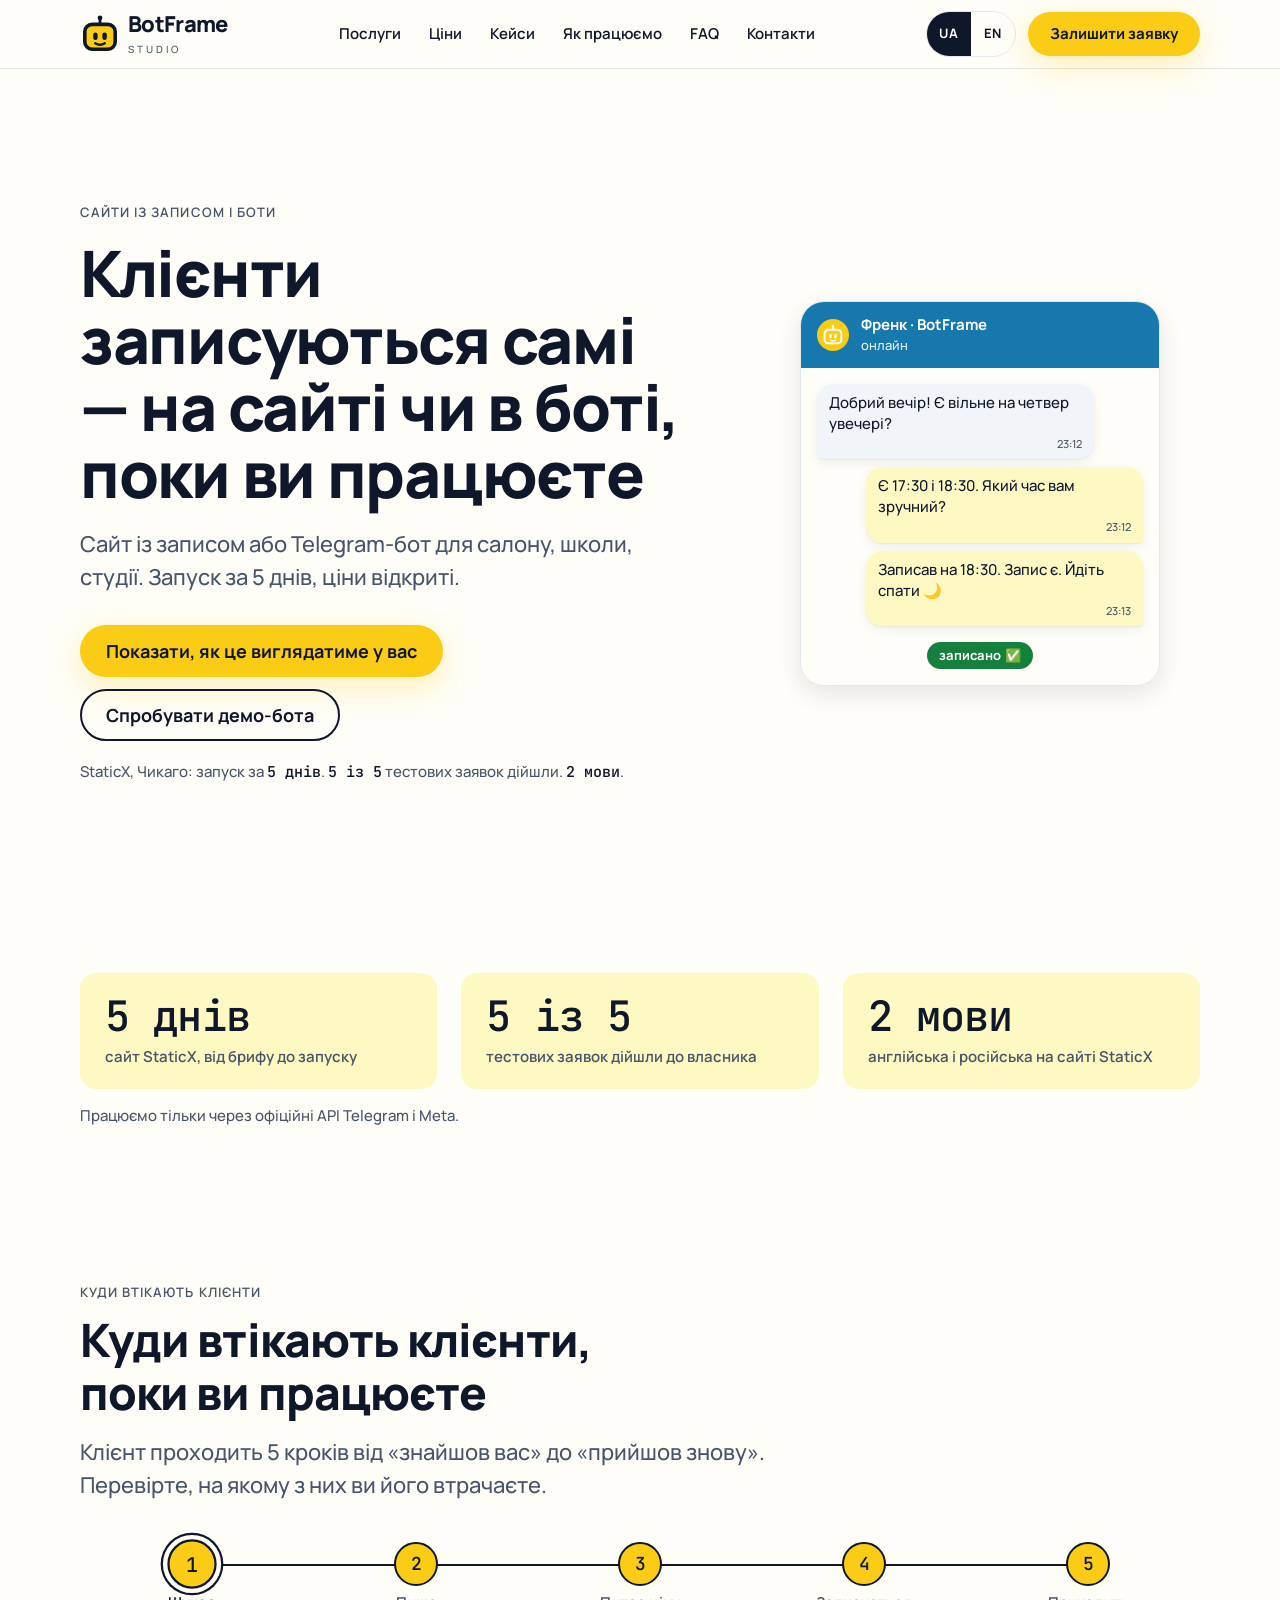
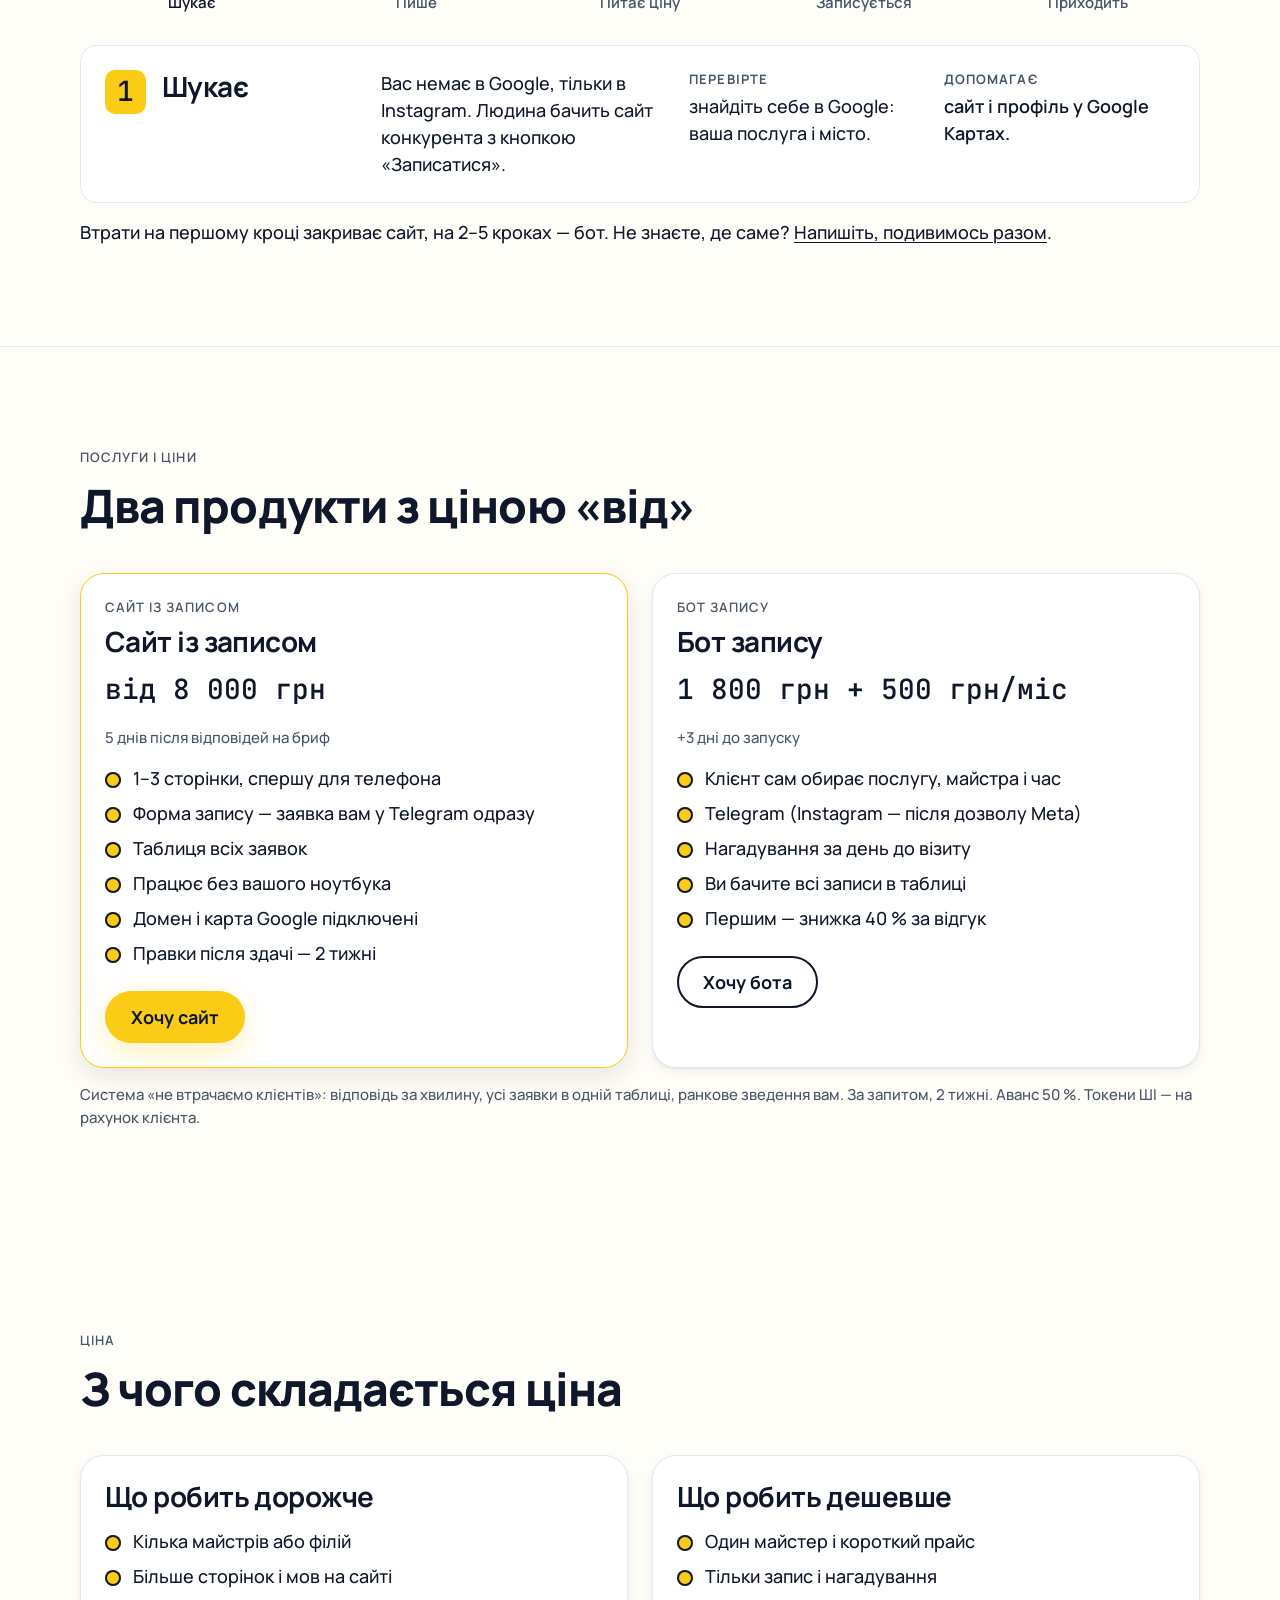
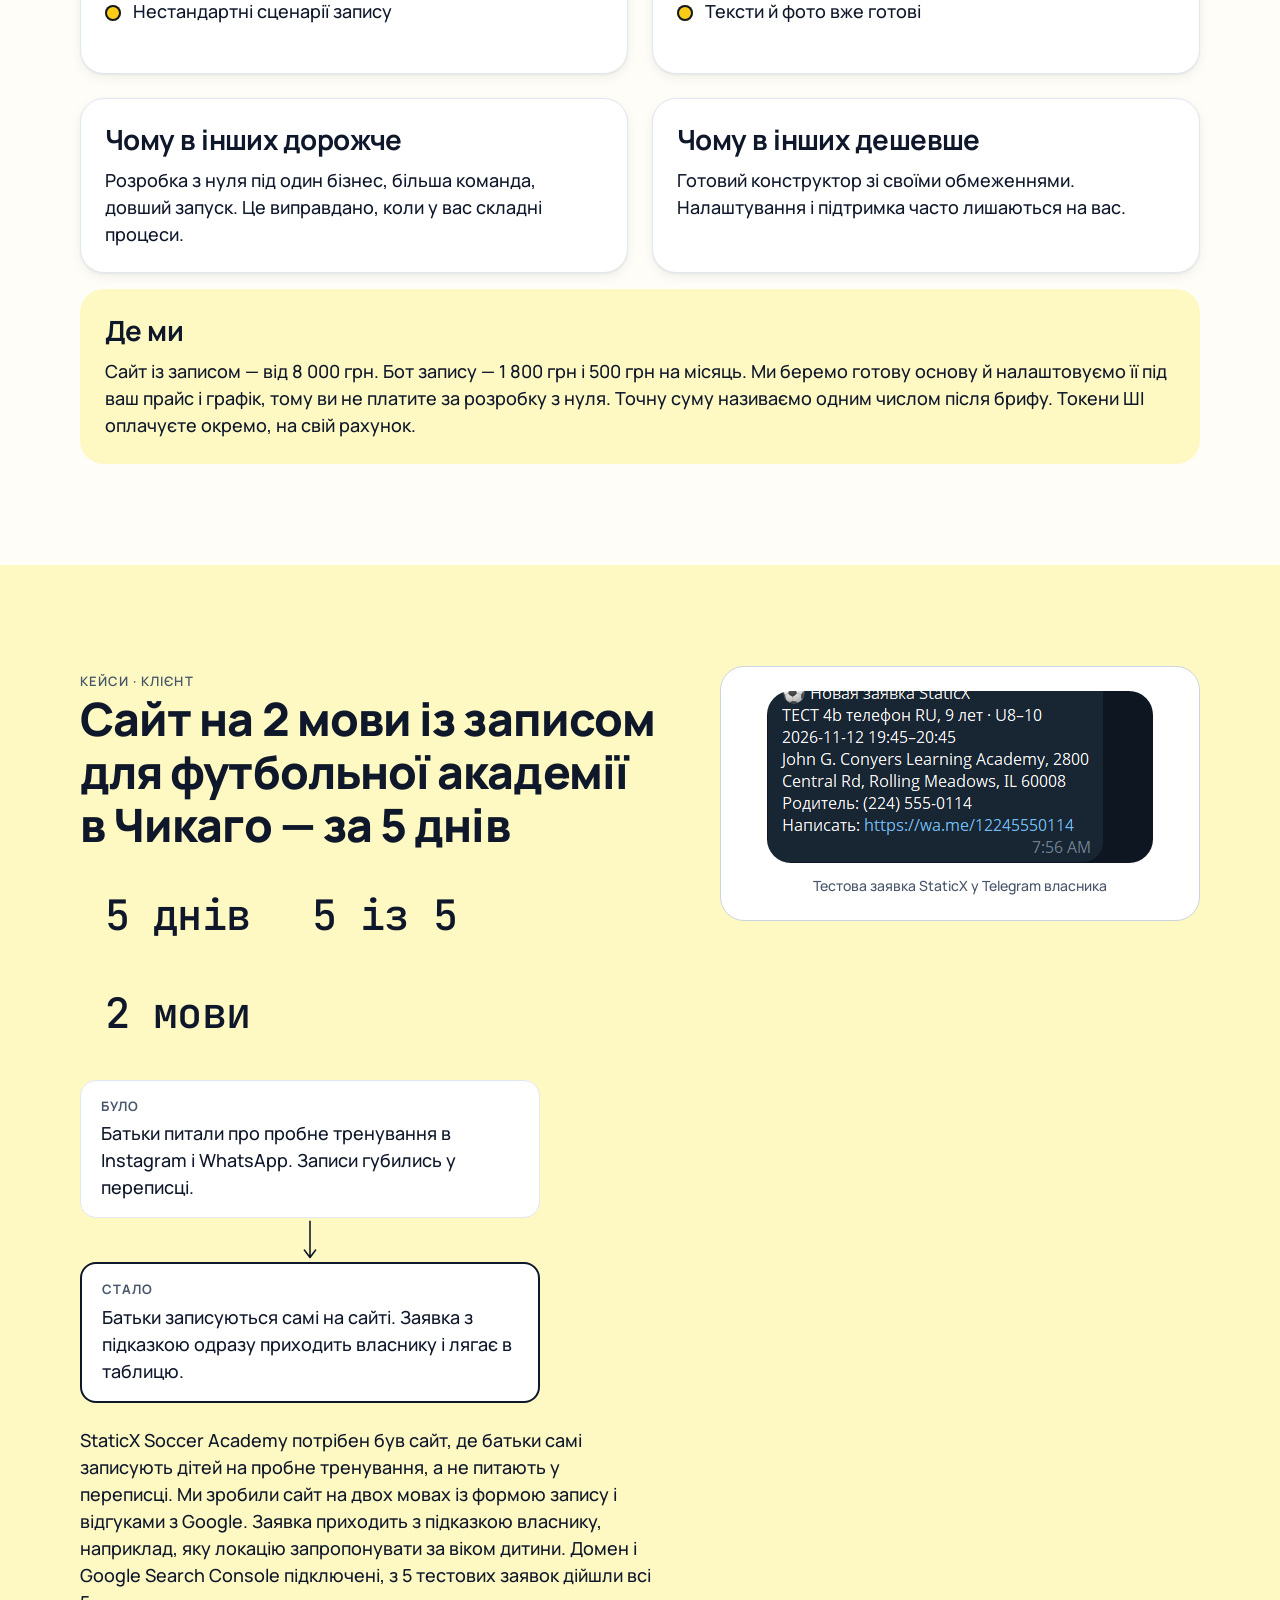
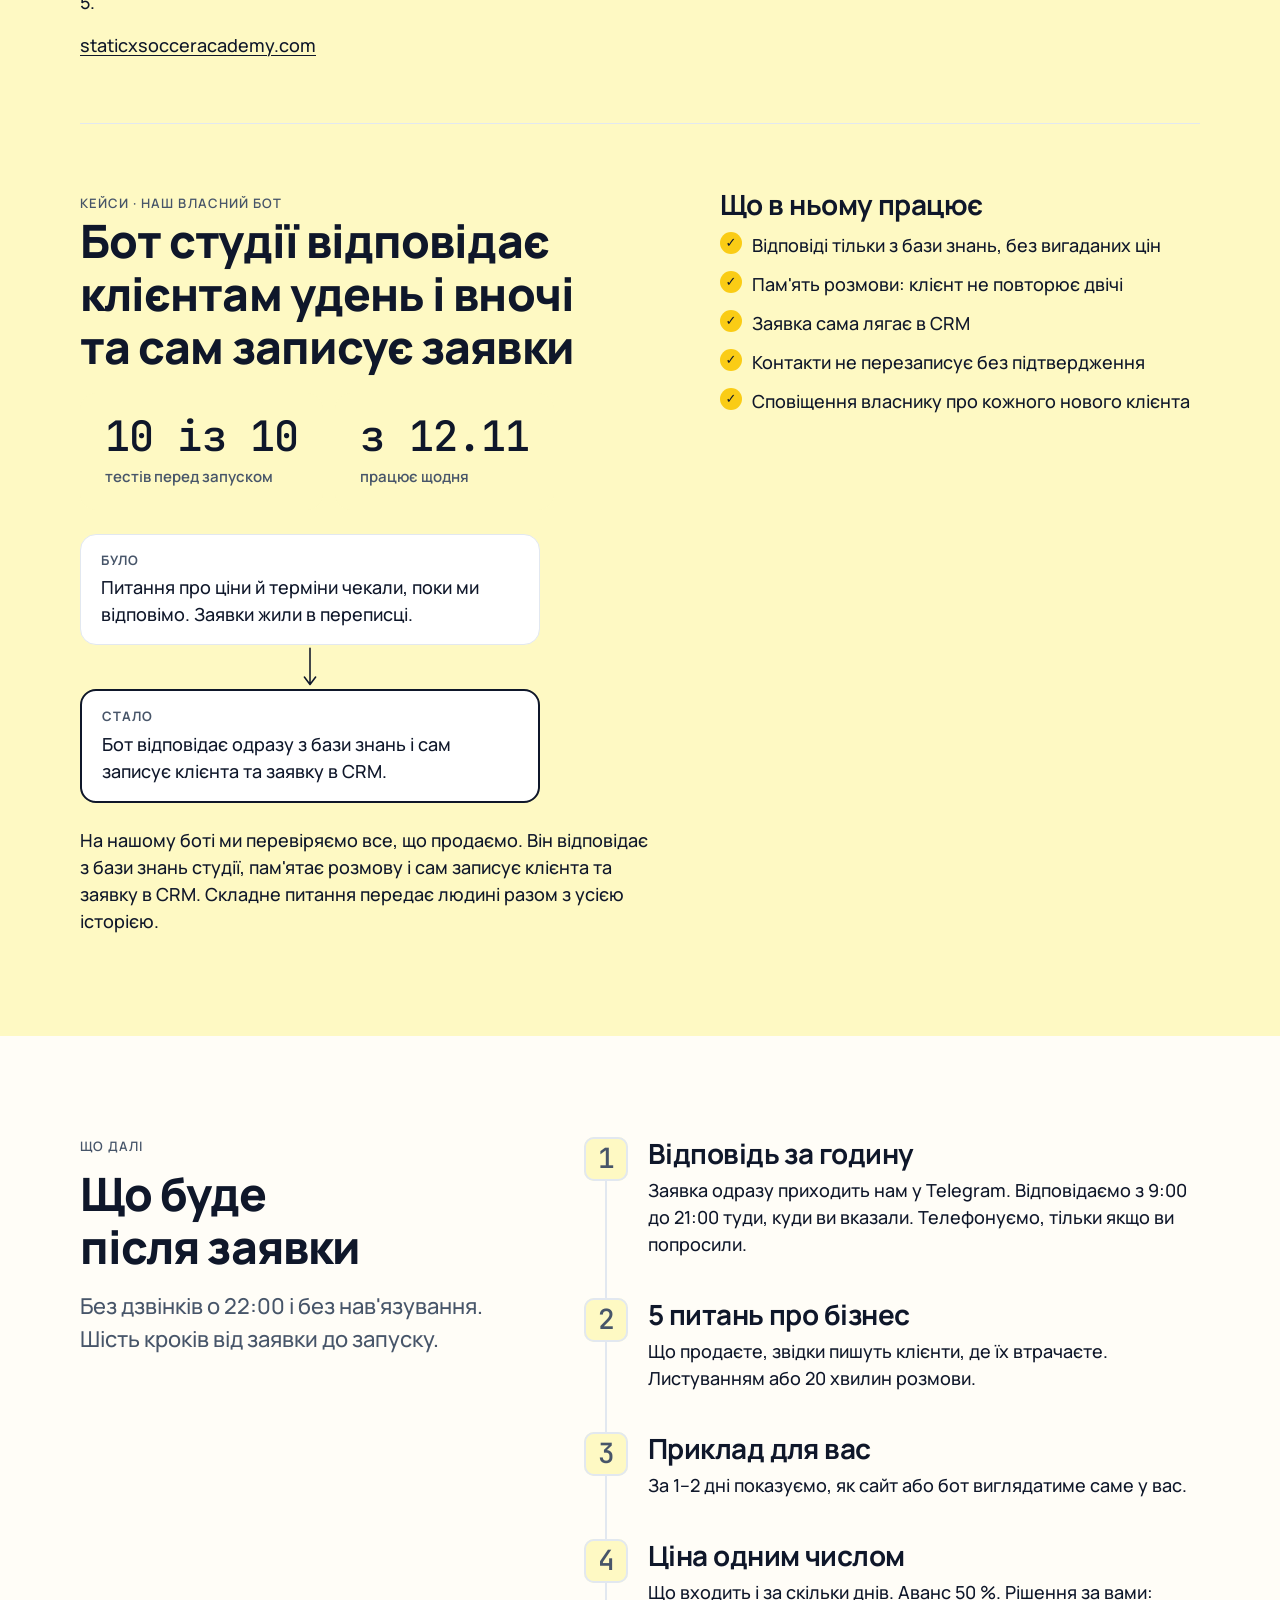
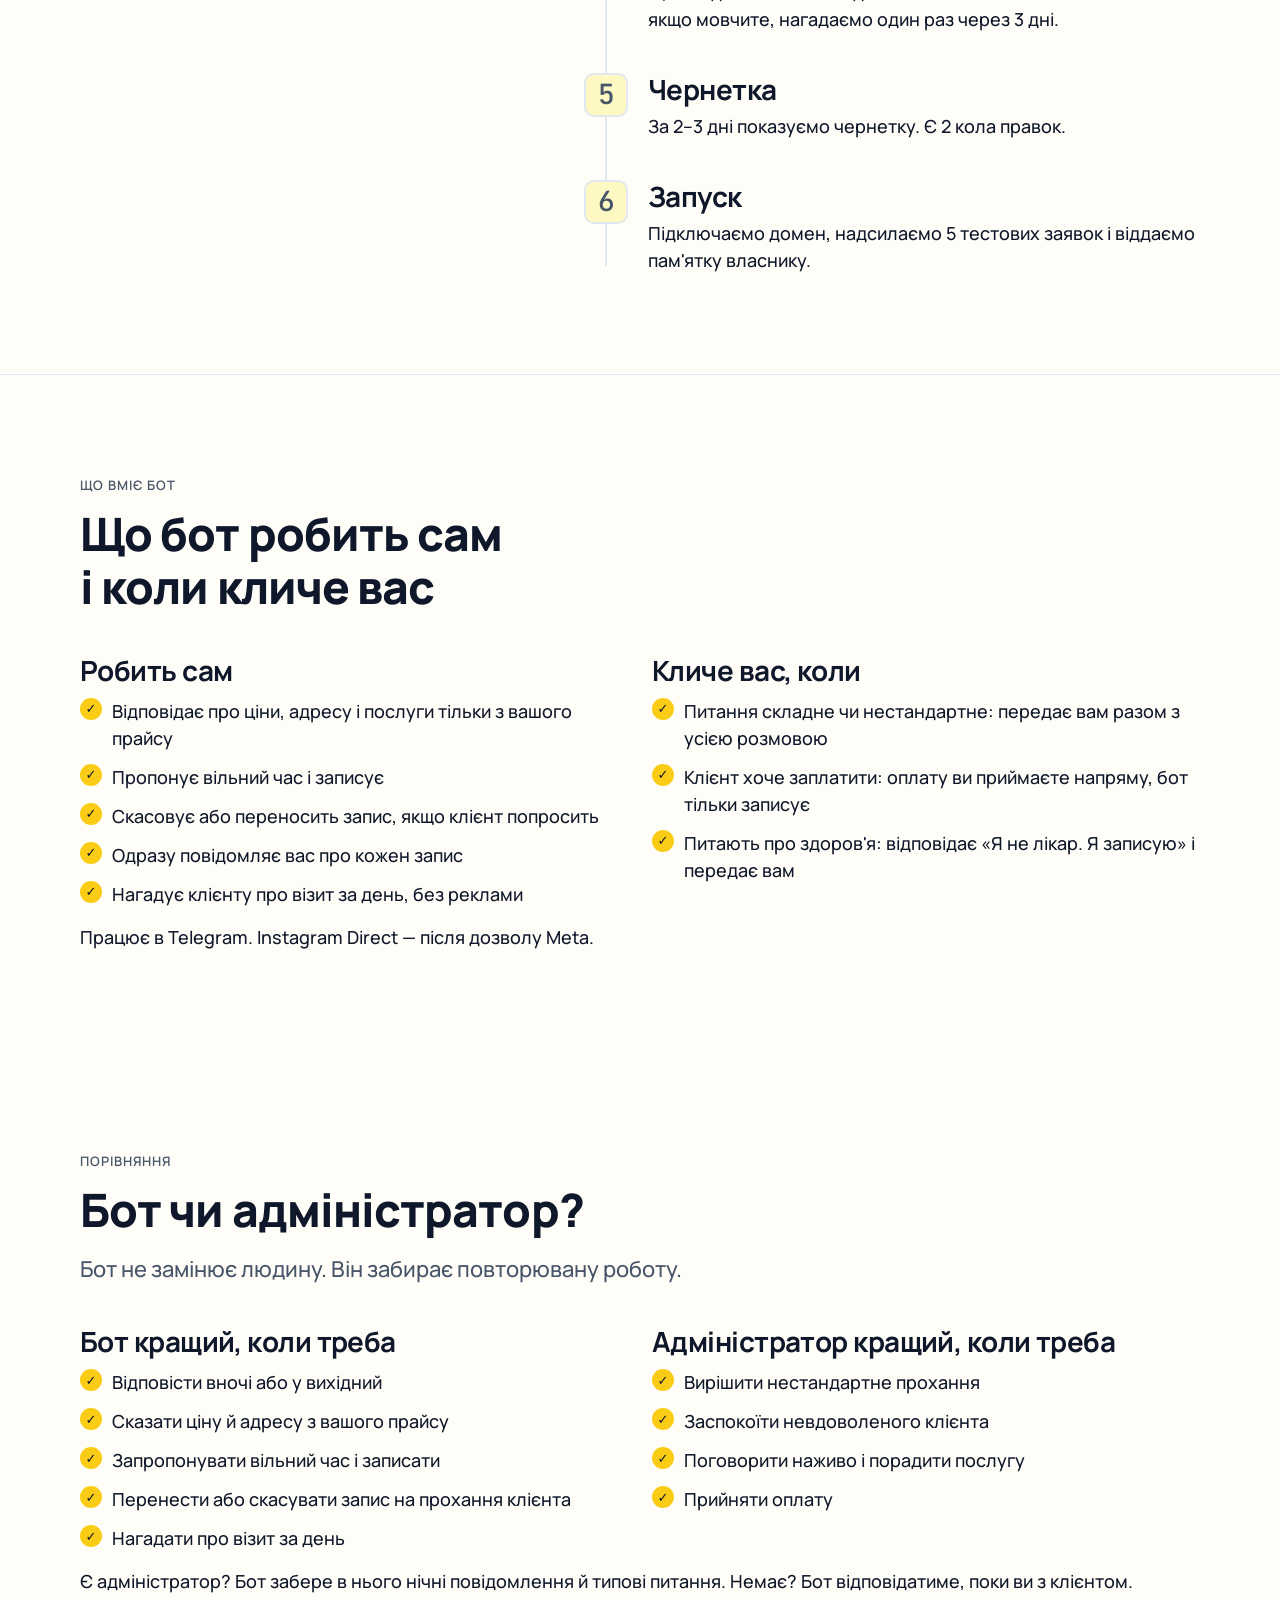
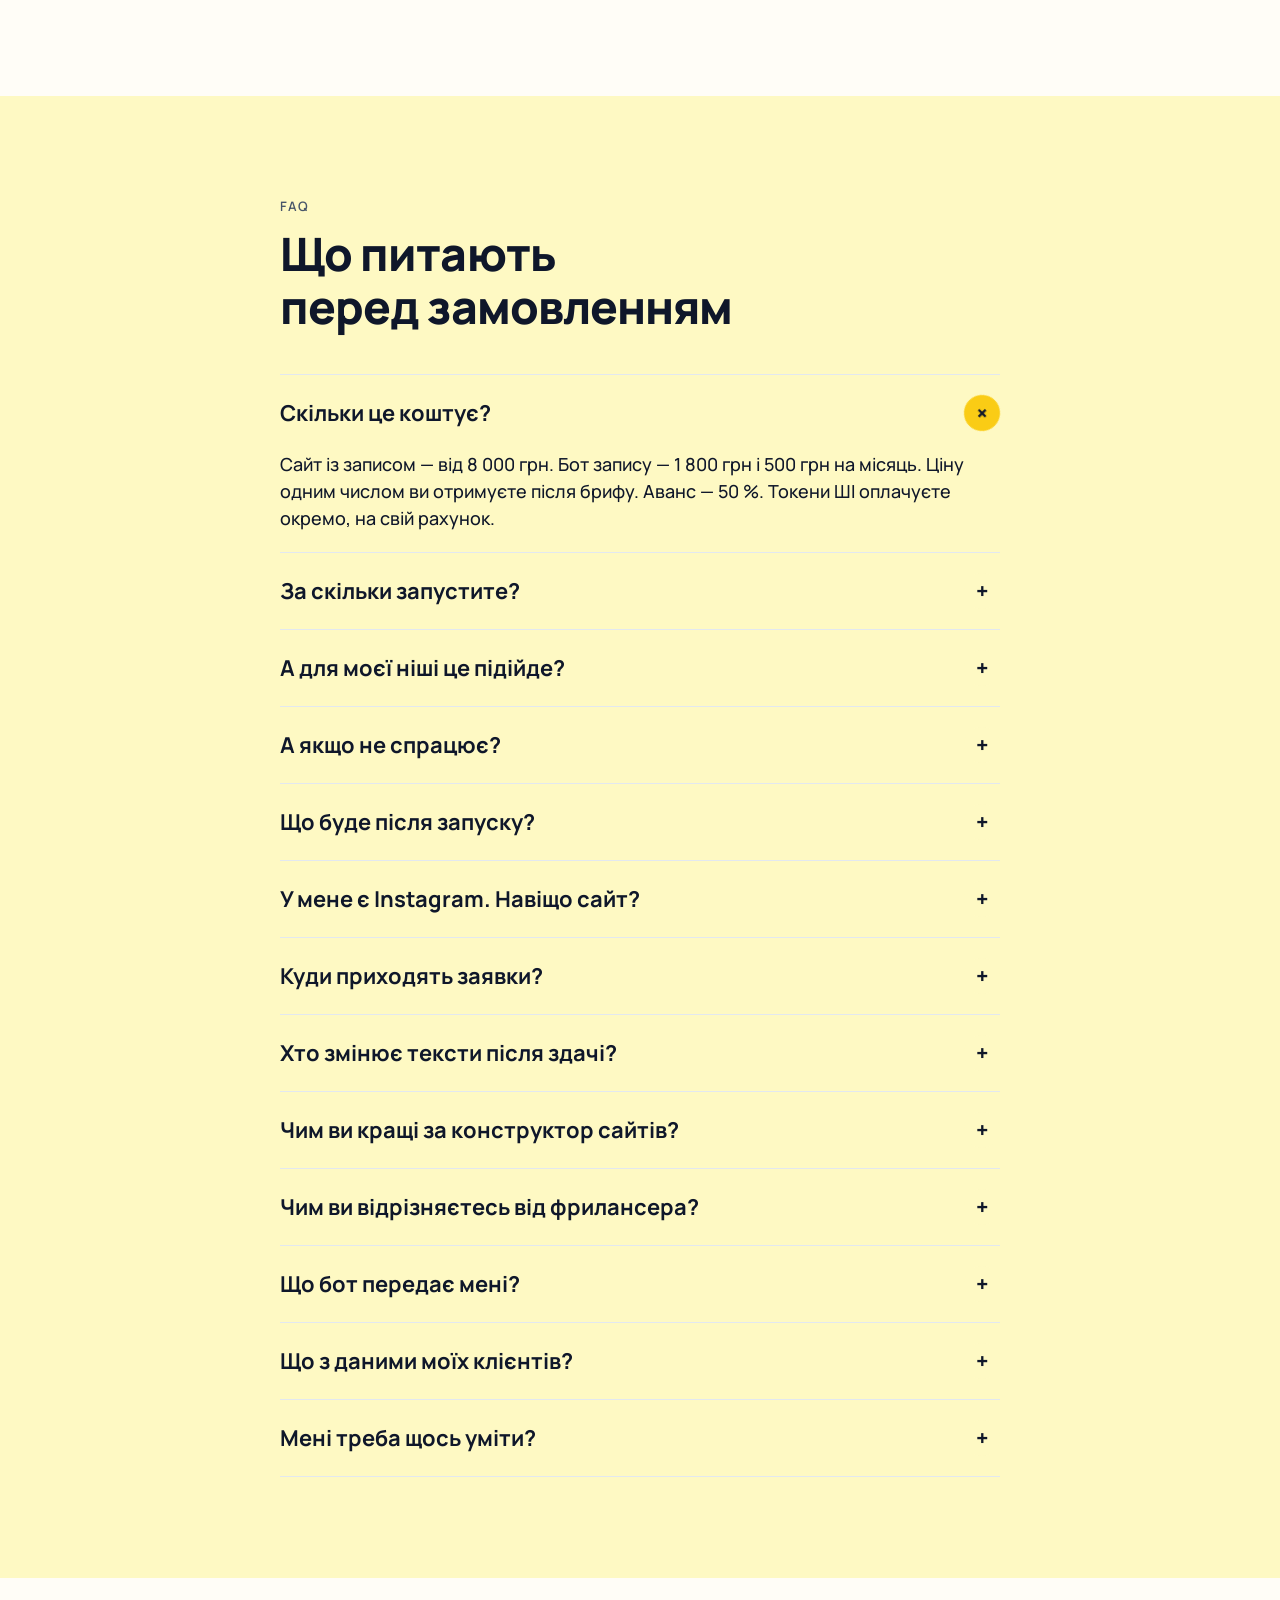
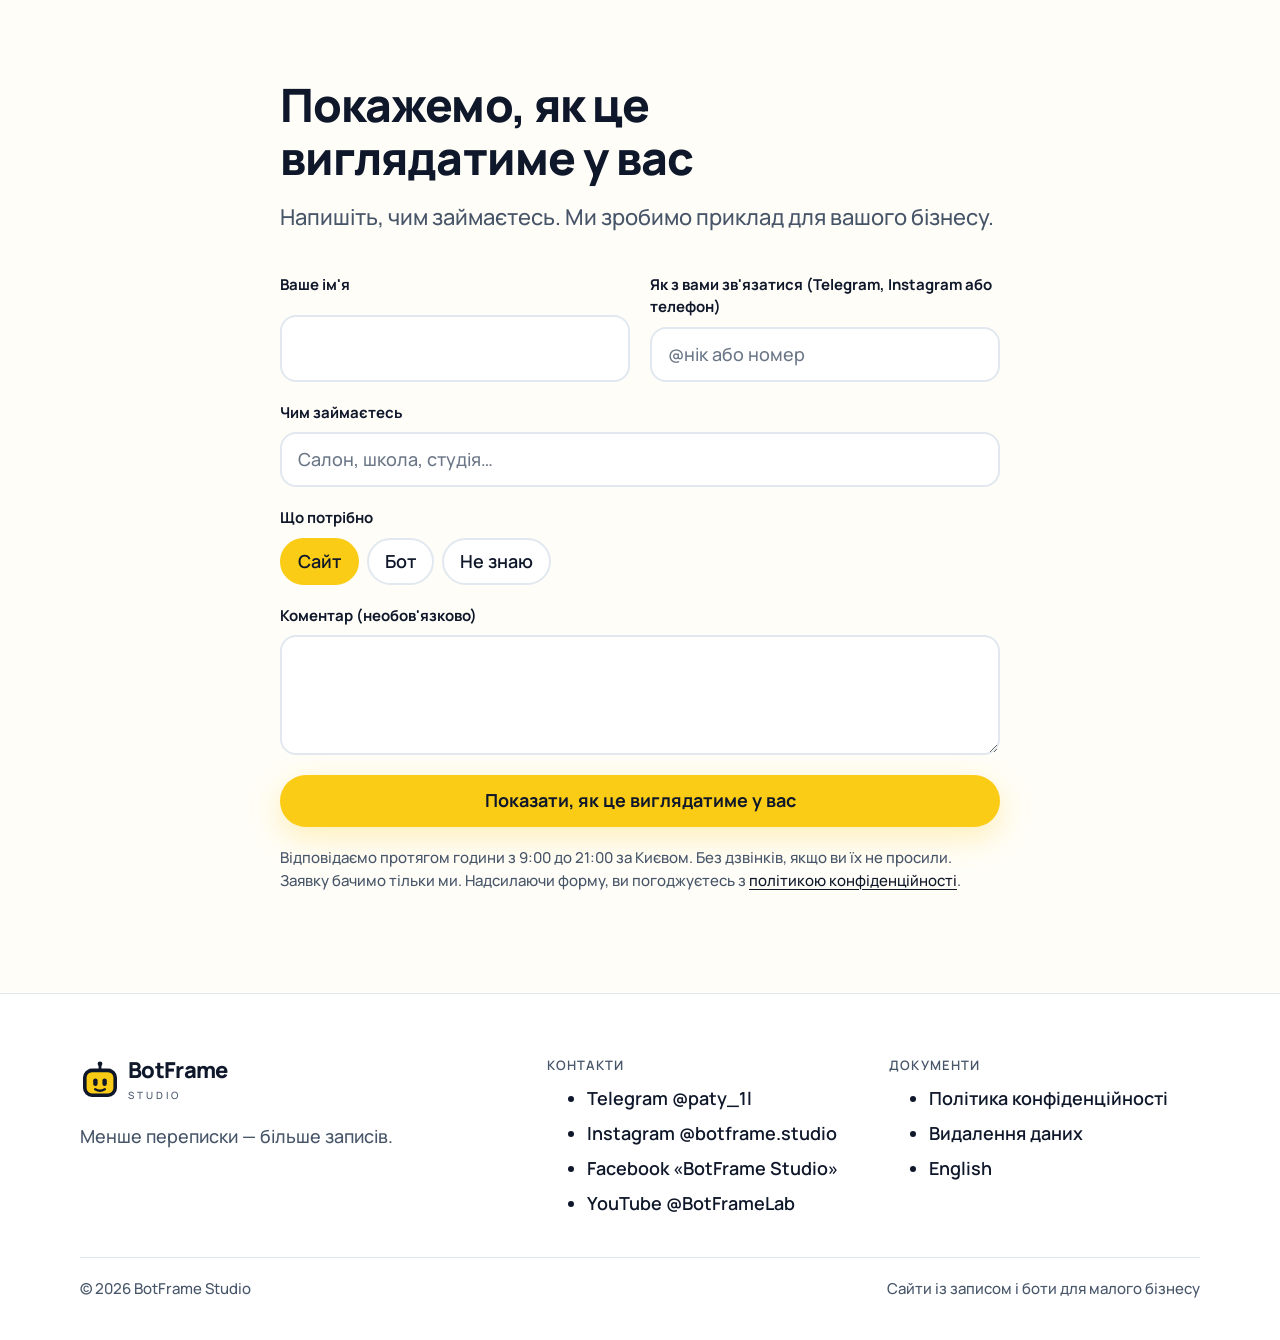
==== commit 1a89316d: "Trust blocks: leak map, cases, 6 steps after request, FAQ; bot cancels and moves bookings; Rumo-styl" ====
--- a/index.html
+++ b/index.html
@@ -31,7 +31,7 @@
 <link rel="preconnect" href="https://fonts.googleapis.com">
 <link rel="preconnect" href="https://fonts.gstatic.com" crossorigin>
 <link rel="stylesheet" href="assets/css/tokens.css">
-<link rel="stylesheet" href="assets/css/site.css">
+<link rel="stylesheet" href="assets/css/site.css?v=1911g">
 <script type="application/ld+json">
 {
   "@context": "https://schema.org",
@@ -145,6 +145,46 @@
         "@type": "Answer",
         "text": "Перші 2 тижні — ми, у ціні. Далі за домовленістю. Пам'ятка власнику пояснює, як змінити тексти самому."
       }
+    },
+    {
+      "@type": "Question",
+      "name": "Чим ви кращі за конструктор сайтів?",
+      "acceptedAnswer": {
+        "@type": "Answer",
+        "text": "Вам не треба нічого налаштовувати самому. Ми пишемо тексти, підключаємо форму і перевіряємо, що кожна заявка доходить вам у Telegram. Ви отримуєте готовий сайт, а не інструмент."
+      }
+    },
+    {
+      "@type": "Question",
+      "name": "Чим ви відрізняєтесь від фрилансера?",
+      "acceptedAnswer": {
+        "@type": "Answer",
+        "text": "Ми беремо готову перевірену основу, тому запуск за 5 днів, а ціну ви знаєте до старту. Перед здачею надсилаємо 5 тестових заявок і віддаємо пам'ятку власнику."
+      }
+    },
+    {
+      "@type": "Question",
+      "name": "Що бот передає мені?",
+      "acceptedAnswer": {
+        "@type": "Answer",
+        "text": "Складні й нестандартні питання, оплату і питання про здоров'я. Бот передає їх вам разом з усією розмовою, щоб клієнт не повторював двічі. Працює в Telegram, Instagram Direct — після дозволу Meta."
+      }
+    },
+    {
+      "@type": "Question",
+      "name": "Що з даними моїх клієнтів?",
+      "acceptedAnswer": {
+        "@type": "Answer",
+        "text": "Заявки бачите ви і ми. Ми не передаємо їх третім особам і не робимо розсилок. Видалити дані можна на сторінці «Видалення даних»."
+      }
+    },
+    {
+      "@type": "Question",
+      "name": "Мені треба щось уміти?",
+      "acceptedAnswer": {
+        "@type": "Answer",
+        "text": "Ні. Ви відповідаєте на 5 питань і даєте прайс. Після запуску отримуєте пам'ятку: де заявки і як змінити тексти."
+      }
     }
   ]
 }
@@ -173,7 +213,7 @@
       <span><span class="logo__name">BotFrame</span><span class="logo__sub">STUDIO</span></span>
     </a>
     <nav class="nav" aria-label="Розділи">
-      <a href="#poslugy">Послуги</a><a href="#poslugy">Ціни</a><a href="#keis">Кейс</a><a href="#yak">Як працюємо</a><a href="#faq">FAQ</a><a href="#kontakty">Контакти</a>
+      <a href="#poslugy">Послуги</a><a href="#poslugy">Ціни</a><a href="#keis">Кейси</a><a href="#yak">Як працюємо</a><a href="#faq">FAQ</a><a href="#kontakty">Контакти</a>
     </nav>
     <div class="header__actions">
       <div class="lang" aria-label="Мова"><span aria-current="page" lang="uk">UA</span><a href="en/" hreflang="en" lang="en">EN</a></div>
@@ -182,7 +222,7 @@
     <details class="menu">
       <summary aria-label="Меню"></summary>
       <div class="menu__panel">
-        <a href="#poslugy">Послуги</a><a href="#poslugy">Ціни</a><a href="#keis">Кейс</a><a href="#yak">Як працюємо</a><a href="#faq">FAQ</a><a href="#kontakty">Контакти</a>
+        <a href="#poslugy">Послуги</a><a href="#poslugy">Ціни</a><a href="#keis">Кейси</a><a href="#yak">Як працюємо</a><a href="#faq">FAQ</a><a href="#kontakty">Контакти</a>
         <div class="lang" aria-label="Мова"><span aria-current="page" lang="uk">UA</span><a href="en/" hreflang="en" lang="en">EN</a></div>
       </div>
     </details>
@@ -225,7 +265,7 @@
     <div class="grid grid--3">
       <div class="num-card"><div class="num-card__value">5 днів</div><div class="num-card__label">сайт StaticX, від брифу до запуску</div></div>
       <div class="num-card"><div class="num-card__value">5 із 5</div><div class="num-card__label">тестових заявок дійшли до власника</div></div>
-      <div class="num-card"><div class="num-card__value">2 мови</div><div class="num-card__label">UA + EN на одному сайті</div></div>
+      <div class="num-card"><div class="num-card__value">2 мови</div><div class="num-card__label">англійська і російська на сайті StaticX</div></div>
     </div>
     <p class="small section__note">Працюємо тільки через офіційні API Telegram і Meta.</p>
   </div>
@@ -234,12 +274,15 @@
 <!-- ===== 3. Що болить ===== -->
 <section class="section" id="bolit">
   <div class="container">
-    <div class="section__head"><span class="label">Що болить</span><h2>Три ситуації, у яких бізнес втрачає клієнта</h2></div>
-    <div class="grid grid--3">
-      <article class="card card--pain reveal"><h3>Повідомлення о 23:00 без відповіді</h3><p>Клієнт пише ввечері, ви відповідаєте зранку, а він уже записався в іншого.</p><p class="card__after">Бот відповідає одразу і пропонує вільний час.</p></article>
-      <article class="card card--pain reveal"><h3>Пропущений дзвінок</h3><p>Руки зайняті, телефон дзвонить. Клієнт не передзвонює.</p><p class="card__after">Заявка з сайту чи бота одразу лягає вам у Telegram.</p></article>
-      <article class="card card--pain reveal"><h3>Клієнт забув і не прийшов</h3><p>Запис був, а місце в графіку порожнє.</p><p class="card__after">Бот нагадує про візит за день.</p></article>
-    </div>
+    <div class="section__head"><span class="label">Куди втікають клієнти</span><h2>Куди втікають клієнти, поки ви працюєте</h2><p class="lead">Клієнт проходить 5 кроків від «знайшов вас» до «прийшов знову». Перевірте, на якому з них ви його втрачаєте.</p></div>
+    <ol class="leaks">
+      <li class="leak reveal"><span class="leak__n">1</span><div class="leak__body"><h3>Шукає</h3><p>Вас немає в Google, тільки в Instagram. Людина бачить сайт конкурента з кнопкою «Записатися».</p><p><span class="leak__k">Перевірте</span>знайдіть себе в Google: ваша послуга і місто.</p><p class="leak__fix"><span class="leak__k">Допомагає</span>сайт і профіль у Google Картах.</p></div></li>
+      <li class="leak reveal"><span class="leak__n">2</span><div class="leak__body"><h3>Пише</h3><p>Написав о 23:00, відповідь зранку. За ніч він записався в іншого.</p><p><span class="leak__k">Перевірте</span>скільки повідомлень приходить вам після 20:00?</p><p class="leak__fix"><span class="leak__k">Допомагає</span>бот відповідає одразу, навіть уночі.</p></div></li>
+      <li class="leak reveal"><span class="leak__n">3</span><div class="leak__body"><h3>Питає ціну</h3><p>«Ціну в директ» або «по-різному». Людина пише трьом, а обирає того, хто перший назвав число.</p><p><span class="leak__k">Перевірте</span>чи є ціна на сайті або в шапці профілю?</p><p class="leak__fix"><span class="leak__k">Допомагає</span>ціна «від» на сайті, бот називає її з вашого прайсу.</p></div></li>
+      <li class="leak reveal"><span class="leak__n">4</span><div class="leak__body"><h3>Записується</h3><p>Запис у переписці, в блокноті, в голові. Плутається час, двоє на одне місце.</p><p><span class="leak__k">Перевірте</span>чи скажете за хвилину, хто у вас завтра?</p><p class="leak__fix"><span class="leak__k">Допомагає</span>усі записи в одній таблиці.</p></div></li>
+      <li class="leak reveal"><span class="leak__n">5</span><div class="leak__body"><h3>Приходить</h3><p>Записався і забув. Місце в графіку порожнє.</p><p><span class="leak__k">Перевірте</span>скільки людей за місяць не прийшло без попередження?</p><p class="leak__fix"><span class="leak__k">Допомагає</span>нагадування за день до візиту.</p></div></li>
+    </ol>
+    <p class="section__note">Втрати на першому кроці закриває сайт, на 2–5 кроках — бот. Не знаєте, де саме? <a href="#zayavka">Напишіть, подивимось разом</a>.</p>
   </div>
 </section>
 
@@ -287,36 +330,53 @@
 <section class="section section--soft" id="keis">
   <div class="container case">
     <div>
-      <span class="label">Кейс</span>
+      <span class="label">Кейси · клієнт</span>
       <h2>Сайт на 2 мови із записом для футбольної академії в Чикаго — за 5 днів</h2>
       <div class="case__numbers"><span class="num-card"><span class="num-card__value">5 днів</span></span><span class="num-card"><span class="num-card__value">5 із 5</span></span><span class="num-card"><span class="num-card__value">2 мови</span></span></div>
-      <p>StaticX Soccer Academy потрібен був сайт, де батьки записують дітей на пробне тренування. Ми зробили сайт на двох мовах із формою запису. Заявка одразу приходить у Telegram і лягає в таблицю. Домен і Google Search Console підключені, з 5 тестових заявок дійшли всі 5.</p>
+      <div class="ba reveal"><div class="ba__col"><span class="ba__k">Було</span><p>Батьки питали про пробне тренування в Instagram і WhatsApp. Записи губились у переписці.</p></div><svg class="ba__arrow" viewBox="0 0 64 24" aria-hidden="true" focusable="false"><path d="M2 12 H58 M48 3 L60 12 L48 21" fill="none" stroke="currentColor" stroke-width="2.5" stroke-linecap="round" stroke-linejoin="round"/></svg><div class="ba__col ba__col--after"><span class="ba__k">Стало</span><p>Батьки записуються самі на сайті. Заявка з підказкою одразу приходить власнику і лягає в таблицю.</p></div></div>
+      <p>StaticX Soccer Academy потрібен був сайт, де батьки самі записують дітей на пробне тренування, а не питають у переписці. Ми зробили сайт на двох мовах із формою запису і відгуками з Google. Заявка приходить з підказкою власнику, наприклад, яку локацію запропонувати за віком дитини. Домен і Google Search Console підключені, з 5 тестових заявок дійшли всі 5.</p>
       <p class="section__note"><a href="https://staticxsocceracademy.com" target="_blank" rel="noopener">staticxsocceracademy.com</a></p>
     </div>
     <figure class="case__shot case__shot--img"><img src="assets/img/staticx-test-lead.png" width="386" height="172" loading="lazy" alt="Приклад тестової заявки StaticX у Telegram"><figcaption>Тестова заявка StaticX у Telegram власника</figcaption></figure>
+  </div>
+  <div class="container case case--next">
+    <div>
+      <span class="label">Кейси · наш власний бот</span>
+      <h2>Бот студії відповідає клієнтам удень і вночі та сам записує заявки</h2>
+      <div class="case__numbers"><span class="num-card"><span class="num-card__value">10 із 10</span><span class="num-card__label">тестів перед запуском</span></span><span class="num-card"><span class="num-card__value">з 12.11</span><span class="num-card__label">працює щодня</span></span></div>
+      <div class="ba reveal"><div class="ba__col"><span class="ba__k">Було</span><p>Питання про ціни й терміни чекали, поки ми відповімо. Заявки жили в переписці.</p></div><svg class="ba__arrow" viewBox="0 0 64 24" aria-hidden="true" focusable="false"><path d="M2 12 H58 M48 3 L60 12 L48 21" fill="none" stroke="currentColor" stroke-width="2.5" stroke-linecap="round" stroke-linejoin="round"/></svg><div class="ba__col ba__col--after"><span class="ba__k">Стало</span><p>Бот відповідає одразу з бази знань і сам записує клієнта та заявку в CRM.</p></div></div>
+      <p>На нашому боті ми перевіряємо все, що продаємо. Він відповідає з бази знань студії, пам'ятає розмову і сам записує клієнта та заявку в CRM. Складне питання передає людині разом з усією історією.</p>
+    </div>
+    <div class="reveal"><h3>Що в ньому працює</h3><ul class="list-check"><li>Відповіді тільки з бази знань, без вигаданих цін</li><li>Пам'ять розмови: клієнт не повторює двічі</li><li>Заявка сама лягає в CRM</li><li>Контакти не перезаписує без підтвердження</li><li>Сповіщення власнику про кожного нового клієнта</li></ul></div>
   </div>
 </section>
 
 <!-- ===== 6. Як працюємо ===== -->
 <section class="section" id="yak">
   <div class="container">
-    <div class="section__head"><span class="label">Як працюємо</span><h2>Три кроки від розмови до запуску</h2></div>
-    <ol class="grid grid--3">
-      <li class="step reveal"><span class="step__n">1</span><h3>Бриф</h3><p>20 хвилин розмови. Ви отримуєте ціну одним числом і вносите аванс 50 %.</p></li>
-      <li class="step reveal"><span class="step__n">2</span><h3>Чернетка</h3><p>За 2–3 дні показуємо чернетку. Є 2 кола правок.</p></li>
-      <li class="step reveal"><span class="step__n">3</span><h3>Запуск</h3><p>Підключаємо домен, надсилаємо 5 тестових заявок, віддаємо пам'ятку власнику. Після здачі правки — за домовленістю.</p></li>
+    <div class="yak-grid">
+    <div class="section__head"><span class="label">Що далі</span><h2>Що буде після заявки</h2><p class="lead">Без дзвінків о 22:00 і без нав'язування. Шість кроків від заявки до запуску.</p></div>
+    <ol class="timeline">
+      <li class="step reveal"><span class="step__n">1</span><h3>Відповідь за годину</h3><p>Заявка одразу приходить нам у Telegram. Відповідаємо з 9:00 до 21:00 туди, куди ви вказали. Телефонуємо, тільки якщо ви попросили.</p></li>
+      <li class="step reveal"><span class="step__n">2</span><h3>5 питань про бізнес</h3><p>Що продаєте, звідки пишуть клієнти, де їх втрачаєте. Листуванням або 20 хвилин розмови.</p></li>
+      <li class="step reveal"><span class="step__n">3</span><h3>Приклад для вас</h3><p>За 1–2 дні показуємо, як сайт або бот виглядатиме саме у вас.</p></li>
+      <li class="step reveal"><span class="step__n">4</span><h3>Ціна одним числом</h3><p>Що входить і за скільки днів. Аванс 50 %. Рішення за вами: якщо мовчите, нагадаємо один раз через 3 дні.</p></li>
+      <li class="step reveal"><span class="step__n">5</span><h3>Чернетка</h3><p>За 2–3 дні показуємо чернетку. Є 2 кола правок.</p></li>
+      <li class="step reveal"><span class="step__n">6</span><h3>Запуск</h3><p>Підключаємо домен, надсилаємо 5 тестових заявок і віддаємо пам'ятку власнику.</p></li>
     </ol>
+    </div>
   </div>
 </section>
 
 <!-- ===== 7. Чесно ===== -->
 <section class="section section--line" id="chesno">
   <div class="container">
-    <div class="section__head"><span class="label">Чесно</span><h2>Що бот робить і чого не робить</h2></div>
+    <div class="section__head"><span class="label">Що вміє бот</span><h2>Що бот робить сам і коли кличе вас</h2></div>
     <div class="grid grid--2">
-      <div class="reveal"><h3>Робить</h3><ul class="list-check"><li>Відповідає на питання про ціни, адресу і послуги з вашого прайсу</li><li>Пропонує вільний час і записує</li><li>Одразу повідомляє вас про кожен запис</li><li>Нагадує клієнту про візит за день</li><li>Передає вам складні питання</li></ul></div>
-      <div class="reveal"><h3>Не робить</h3><ul class="list-cross"><li>Не вигадує послуг і цін, яких немає у вашому прайсі</li><li>Не дає медичних порад: «Я не лікар. Я записую»</li><li>Не скасовує записи і не приймає оплату сам</li><li>Не розсилає рекламу. Першим пише клієнту тільки нагадування про його запис</li></ul></div>
-    </div>
+      <div class="reveal"><h3>Робить сам</h3><ul class="list-check"><li>Відповідає про ціни, адресу і послуги тільки з вашого прайсу</li><li>Пропонує вільний час і записує</li><li>Скасовує або переносить запис, якщо клієнт попросить</li><li>Одразу повідомляє вас про кожен запис</li><li>Нагадує клієнту про візит за день, без реклами</li></ul></div>
+      <div class="reveal"><h3>Кличе вас, коли</h3><ul class="list-check"><li>Питання складне чи нестандартне: передає вам разом з усією розмовою</li><li>Клієнт хоче заплатити: оплату ви приймаєте напряму, бот тільки записує</li><li>Питають про здоров'я: відповідає «Я не лікар. Я записую» і передає вам</li></ul></div>
+    </div>
+    <p class="section__note">Працює в Telegram. Instagram Direct — після дозволу Meta.</p>
   </div>
 </section>
 
@@ -325,25 +385,13 @@
   <div class="container">
     <div class="section__head"><span class="label">Порівняння</span><h2>Бот чи адміністратор?</h2><p class="lead">Бот не замінює людину. Він забирає повторювану роботу.</p></div>
     <div class="grid grid--2">
-      <div class="reveal"><h3>Бот кращий, коли треба</h3><ul class="list-check"><li>Відповісти вночі або у вихідний</li><li>Сказати ціну й адресу з вашого прайсу</li><li>Запропонувати вільний час і записати</li><li>Нагадати про візит за день</li></ul></div>
-      <div class="reveal"><h3>Адміністратор кращий, коли треба</h3><ul class="list-check"><li>Вирішити нестандартне прохання</li><li>Заспокоїти невдоволеного клієнта</li><li>Поговорити наживо і порадити послугу</li><li>Прийняти оплату або скасувати запис</li></ul></div>
+      <div class="reveal"><h3>Бот кращий, коли треба</h3><ul class="list-check"><li>Відповісти вночі або у вихідний</li><li>Сказати ціну й адресу з вашого прайсу</li><li>Запропонувати вільний час і записати</li><li>Перенести або скасувати запис на прохання клієнта</li><li>Нагадати про візит за день</li></ul></div>
+      <div class="reveal"><h3>Адміністратор кращий, коли треба</h3><ul class="list-check"><li>Вирішити нестандартне прохання</li><li>Заспокоїти невдоволеного клієнта</li><li>Поговорити наживо і порадити послугу</li><li>Прийняти оплату</li></ul></div>
     </div>
     <p class="section__note">Є адміністратор? Бот забере в нього нічні повідомлення й типові питання. Немає? Бот відповідатиме, поки ви з клієнтом.</p>
   </div>
 </section>
 
-<!-- ===== 7b. Кому не підходимо ===== -->
-<section class="section section--line" id="ne-pidkhodymo">
-  <div class="container">
-    <div class="section__head"><span class="label">Чесно</span><h2>Кому ми не підходимо</h2></div>
-    <div class="grid grid--2">
-      <article class="card card--pain reveal"><h3>1–2 записи на тиждень</h3><p>Усі пишуть удень, і ви встигаєте відповісти.</p><p class="card__after">Бот вам зайвий. Вистачить телефона або простого сайту.</p></article>
-      <article class="card card--pain reveal"><h3>Клієнти тільки телефонують</h3><p>У Telegram вам майже ніхто не пише.</p><p class="card__after">Бот не відповідає на дзвінки. Сайт із формою дасть клієнтам інший спосіб записатися.</p></article>
-      <article class="card card--pain reveal"><h3>Пишуть тільки в Instagram</h3><p>Наш бот зараз працює в Telegram.</p><p class="card__after">Бот у Direct запрацює після дозволу Meta. До того краще почати із сайту.</p></article>
-      <article class="card card--pain reveal"><h3>Потрібна оплата в боті</h3><p>Клієнт має заплатити ще до візиту.</p><p class="card__after">Бот не приймає оплату. Цю частину доведеться робити вам.</p></article>
-    </div>
-  </div>
-</section>
 
 <!-- ===== 8. Відгуки — не рендерится, пока нет настоящего отзыва (content/uk.md ## vidguky) ===== -->
 
@@ -360,6 +408,11 @@
       <details class="accordion__item"><summary>У мене є Instagram. Навіщо сайт?</summary><div class="accordion__body"><p>Сайт знаходять у Google, а запис на ньому не губиться в переписці. Instagram приводить людей, сайт збирає заявки. Бот у Direct запрацює після дозволу Meta.</p></div></details>
       <details class="accordion__item"><summary>Куди приходять заявки?</summary><div class="accordion__body"><p>Вам у Telegram одразу і в таблицю з усіма заявками. Усе працює без вашого ноутбука: на хостингу, а не на нашому комп'ютері.</p></div></details>
       <details class="accordion__item"><summary>Хто змінює тексти після здачі?</summary><div class="accordion__body"><p>Перші 2 тижні — ми, у ціні. Далі за домовленістю. Пам'ятка власнику пояснює, як змінити тексти самому.</p></div></details>
+      <details class="accordion__item"><summary>Чим ви кращі за конструктор сайтів?</summary><div class="accordion__body"><p>Вам не треба нічого налаштовувати самому. Ми пишемо тексти, підключаємо форму і перевіряємо, що кожна заявка доходить вам у Telegram. Ви отримуєте готовий сайт, а не інструмент.</p></div></details>
+      <details class="accordion__item"><summary>Чим ви відрізняєтесь від фрилансера?</summary><div class="accordion__body"><p>Ми беремо готову перевірену основу, тому запуск за 5 днів, а ціну ви знаєте до старту. Перед здачею надсилаємо 5 тестових заявок і віддаємо пам'ятку власнику.</p></div></details>
+      <details class="accordion__item"><summary>Що бот передає мені?</summary><div class="accordion__body"><p>Складні й нестандартні питання, оплату і питання про здоров'я. Бот передає їх вам разом з усією розмовою, щоб клієнт не повторював двічі. Працює в Telegram, Instagram Direct — після дозволу Meta.</p></div></details>
+      <details class="accordion__item"><summary>Що з даними моїх клієнтів?</summary><div class="accordion__body"><p>Заявки бачите ви і ми. Ми не передаємо їх третім особам і не робимо розсилок. Видалити дані можна на сторінці <a href="data-deletion.html">«Видалення даних»</a>.</p></div></details>
+      <details class="accordion__item"><summary>Мені треба щось уміти?</summary><div class="accordion__body"><p>Ні. Ви відповідаєте на 5 питань і даєте прайс. Після запуску отримуєте пам'ятку: де заявки і як змінити тексти.</p></div></details>
     </div>
   </div>
 </section>
@@ -378,7 +431,7 @@
       <div class="field field--full"><label class="field__label" for="f-comment">Коментар (необов'язково)</label><textarea class="field__input" id="f-comment" name="comment" autocomplete="off"></textarea></div>
       <label class="hp" aria-hidden="true">Website <input type="text" name="website" tabindex="-1" autocomplete="off"></label>
       <div class="form__actions"><button class="btn btn--primary btn--block" type="submit">Показати, як це виглядатиме у вас</button></div>
-      <p class="form__note">Відповідаємо протягом години з 9:00 до 21:00 за Києвом. Надсилаючи форму, ви погоджуєтесь з <a href="privacy.html">політикою конфіденційності</a>.</p>
+      <p class="form__note">Відповідаємо протягом години з 9:00 до 21:00 за Києвом. Без дзвінків, якщо ви їх не просили. Заявку бачимо тільки ми. Надсилаючи форму, ви погоджуєтесь з <a href="privacy.html">політикою конфіденційності</a>.</p>
       <noscript><p class="form__note">Форма працює з увімкненим JavaScript. Або напишіть нам у Telegram <a href="https://t.me/paty_1l" rel="noopener">@paty_1l</a>.</p></noscript>
     </form>
     <div class="form__state form__state--success" id="zayavka-success" role="status" hidden><h3>Заявку отримано</h3><p>Напишемо вам у вказаному каналі. А поки спробуйте демо-бота: <a href="https://t.me/barbershopdemotestbot?start=site" rel="noopener">https://t.me/barbershopdemotestbot?start=site</a></p></div>
@@ -421,7 +474,7 @@
 <div class="sticky-cta"><a class="btn btn--primary btn--block" href="#zayavka">Залишити заявку</a></div>
 
 <script src="assets/js/analytics.js" defer></script>
-<script src="assets/js/site.js" defer></script>
+<script src="assets/js/site.js?v=1911g" defer></script>
 <script src="assets/js/form.js" defer></script>
 </body>
 </html>
--- a/assets/css/site.css
+++ b/assets/css/site.css
@@ -287,3 +287,63 @@
 .sg-swatch { display: grid; gap: var(--sp-1); font-size: var(--fs-label); }
 .sg-swatch i { display: block; width: 72px; height: 48px; border-radius: var(--r-s); border: 1px solid var(--line); }
 .sg-dark { background: var(--ink); color: var(--white); padding: var(--sp-6); border-radius: var(--r-l); }
+
+/* 19.11 — карта втрат + другий кейс */
+.leaks { display: grid; gap: var(--sp-4); }
+.leak { display: grid; grid-template-columns: auto 1fr; gap: var(--sp-4); padding: var(--sp-6); background: var(--bg-card); border: 1px solid var(--line); border-radius: var(--r-m); }
+.leak__n { font-family: var(--font-mono); font-size: var(--fs-h3); line-height: 1; padding: var(--sp-2) var(--sp-3); background: var(--yellow); color: var(--ink); border-radius: var(--r-s); align-self: start; }
+.leak__body { display: grid; gap: var(--sp-3); }
+.leak__body h3 { margin: 0; }
+.leak__body p { margin: 0; }
+.leak__k { display: block; margin-bottom: var(--sp-1); font-size: var(--fs-label); letter-spacing: var(--ls-label); text-transform: uppercase; font-weight: 700; color: var(--muted); }
+.leak__fix { font-weight: 600; }
+@media (min-width: 1024px) { .leak__body { grid-template-columns: minmax(0,1.1fr) minmax(0,1.6fr) minmax(0,1.3fr) minmax(0,1.3fr); gap: var(--sp-6); align-items: start; } }
+.case--next { margin-top: var(--sp-16); padding-top: var(--sp-16); border-top: 1px solid var(--line); }
+.case--next .num-card { display: block; } .case--next .num-card__value, .case--next .num-card__label { display: block; }
+
+/* 19.11 — анімації як у Rumo: карта втрат, лінія кроків, «Було → Стало», лічильники */
+.leakmap { position: relative; display: flex; margin-bottom: var(--sp-8); }
+.leakmap__rail { position: absolute; top: 22px; left: 10%; right: 10%; height: 2px; background: var(--line); }
+.leakmap__fill { position: absolute; inset: 0; background: var(--ink); transform: scaleX(0); transform-origin: left; transition: transform 1.2s var(--ease-out); }
+.leakmap.is-on .leakmap__fill { transform: scaleX(1); }
+.leakmap__pt { position: relative; flex: 1 1 0; display: flex; flex-direction: column; align-items: center; gap: var(--sp-2); min-width: 0; padding: 0 var(--sp-1); background: none; border: 0; cursor: pointer; font: inherit; color: var(--muted); }
+.leakmap__n { display: grid; place-items: center; width: 44px; height: 44px; border-radius: 50%; background: var(--bg-card); border: 2px solid var(--line); font-family: var(--font-mono); font-size: var(--fs-body); color: var(--fg); transition: background var(--dur) var(--ease-out), border-color var(--dur) var(--ease-out), transform var(--dur) var(--ease-out); transition-delay: calc(var(--i) * 0.2s); }
+.leakmap.is-on .leakmap__n { background: var(--yellow); border-color: var(--ink); color: var(--ink); }
+.leakmap__t { font-size: var(--fs-small); font-weight: 600; text-align: center; line-height: 1.25; }
+.leakmap__pt[aria-pressed="true"] { color: var(--fg); }
+.leakmap__pt[aria-pressed="true"] .leakmap__n { transform: scale(1.12); box-shadow: 0 0 0 4px var(--bg), 0 0 0 6px var(--ink); transition-delay: 0s; }
+.leakmap__pt:hover .leakmap__n { transform: scale(1.08); transition-delay: 0s; }
+.leakmap__pt:focus-visible { outline: none; }
+.leakmap__pt:focus-visible .leakmap__n { outline: 3px solid var(--focus); outline-offset: 3px; }
+@media (max-width: 639px) { .leakmap__t { display: none; } }
+.leaks--tabs .leak:not([hidden]) { animation: leakIn 0.35s var(--ease-out); }
+@keyframes leakIn { from { opacity: 0; transform: translateY(8px); } to { opacity: 1; transform: none; } }
+
+.yak-grid { display: grid; gap: var(--sp-8); }
+@media (min-width: 1024px) { .yak-grid { grid-template-columns: 5fr 7fr; gap: var(--sp-16); } .yak-grid .section__head { position: sticky; top: var(--sp-24); align-self: start; } }
+.timeline { position: relative; list-style: none; margin: 0; padding: 0 0 0 64px; display: grid; gap: var(--sp-10); }
+.timeline::before, .timeline::after { content: ""; position: absolute; left: 21px; top: 8px; width: 2px; }
+.timeline::before { bottom: 8px; background: var(--line); }
+.timeline::after { height: calc((100% - 16px) * var(--p, 1)); background: var(--ink); }
+.timeline .step { padding-top: 0; }
+.timeline .step__n { left: -64px; min-width: 44px; text-align: center; transition: background var(--dur) var(--ease-out), color var(--dur) var(--ease-out); }
+.timeline--js .step:not(.is-active) .step__n { background: var(--bg-soft); color: var(--muted); box-shadow: inset 0 0 0 2px var(--line); }
+
+.ba { display: grid; gap: var(--sp-3); align-items: stretch; margin: var(--sp-6) 0; }
+.ba__col { padding: var(--sp-4) var(--sp-5); border-radius: var(--r-m); background: var(--bg-card); border: 1px solid var(--line); }
+.ba__col p { margin: 0; }
+.ba__col--after { border: 2px solid var(--ink); }
+.ba__k { display: block; margin-bottom: var(--sp-1); font-size: var(--fs-label); letter-spacing: var(--ls-label); text-transform: uppercase; font-weight: 700; color: var(--muted); }
+.ba__arrow { width: 56px; height: 24px; color: var(--ink); justify-self: center; transform: rotate(90deg); }
+.ba__arrow path { stroke-dasharray: 90; stroke-dashoffset: 90; transition: stroke-dashoffset 0.9s var(--ease-out) 0.3s; }
+.ba.is-visible .ba__arrow path, .no-js .ba__arrow path { stroke-dashoffset: 0; }
+@media (prefers-reduced-motion: reduce) {
+  .leakmap__fill, .leakmap__n, .ba__arrow path { transition: none; }
+  .ba__arrow path { stroke-dashoffset: 0; }
+  .leaks--tabs .leak:not([hidden]) { animation: none; }
+}
+.leaks--tabs .leak[hidden] { display: none; }
+.timeline .step__n { display: grid; place-items: center; width: 44px; height: 44px; padding: 0; z-index: 1; }
+.yak-grid ol.timeline { padding: 0 0 0 64px; }
+.ba { max-width: 460px; }
+.ba__arrow { width: 40px; height: 20px; }
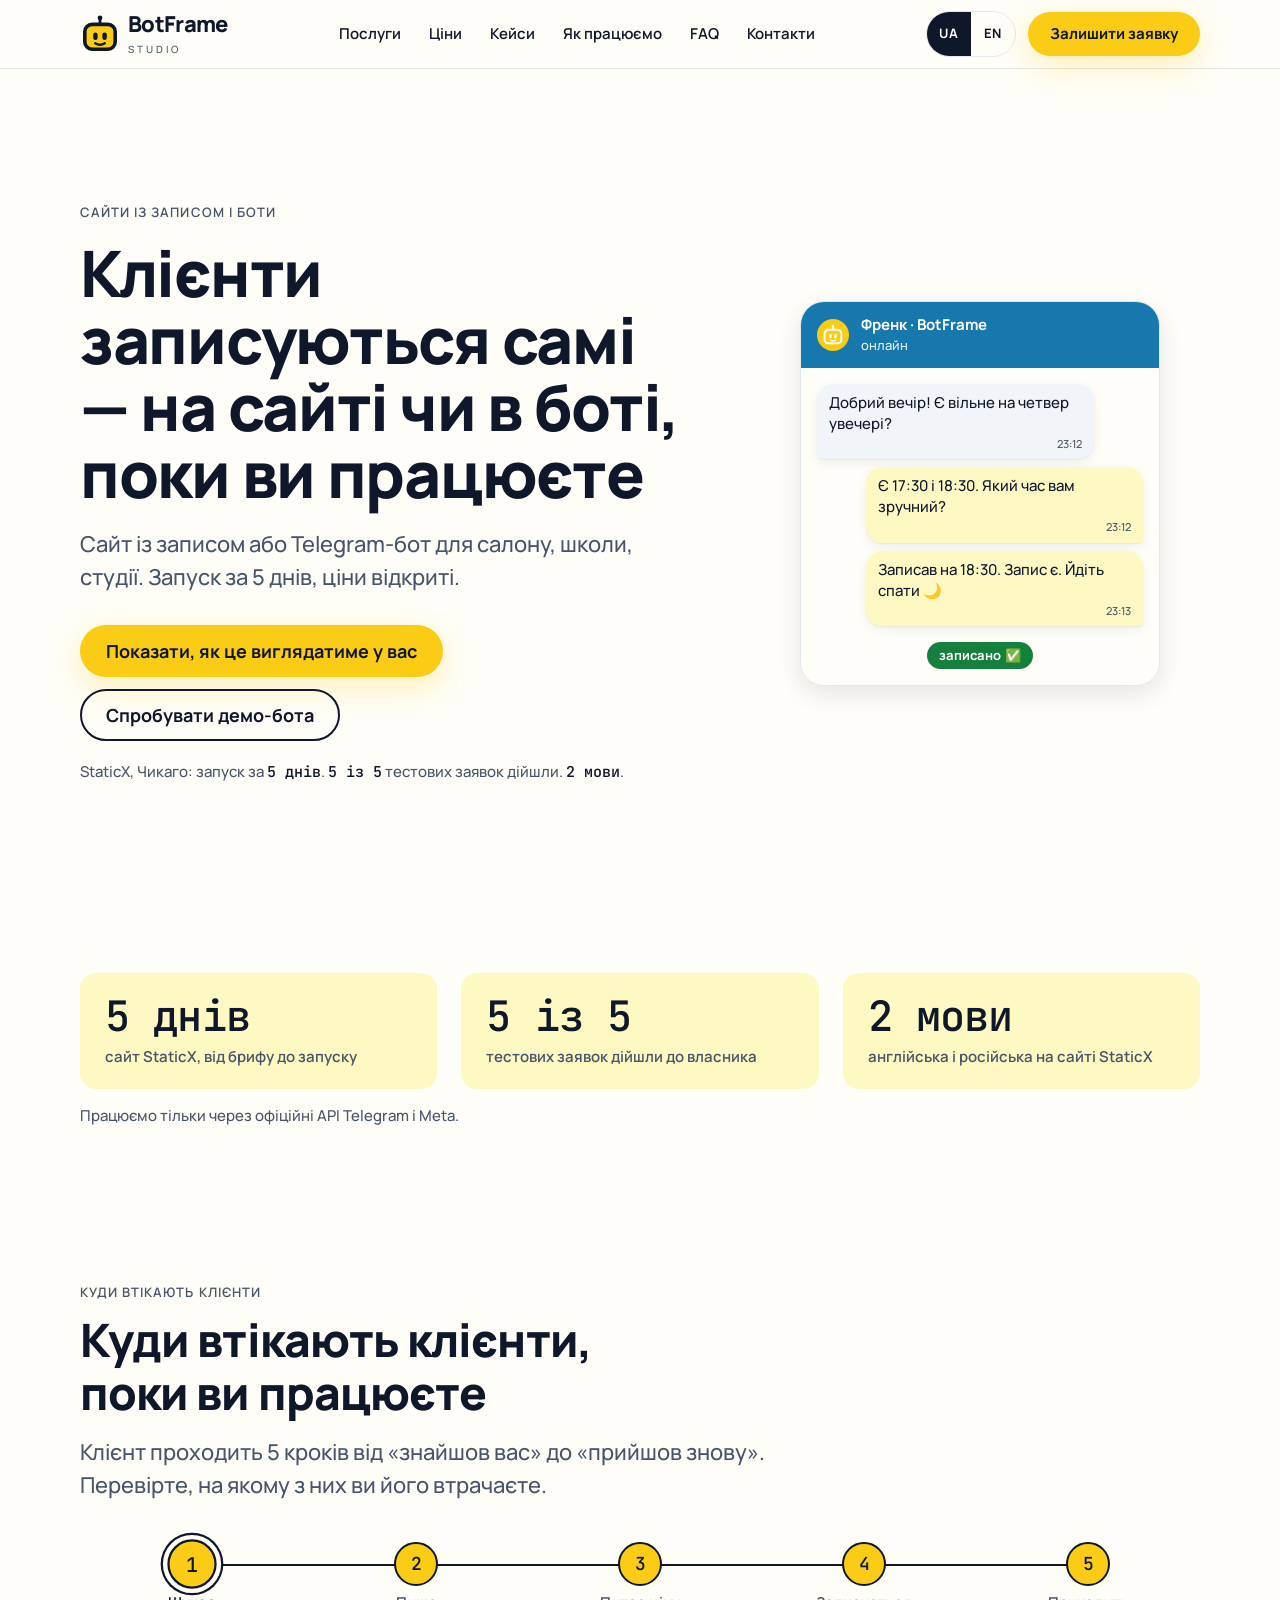
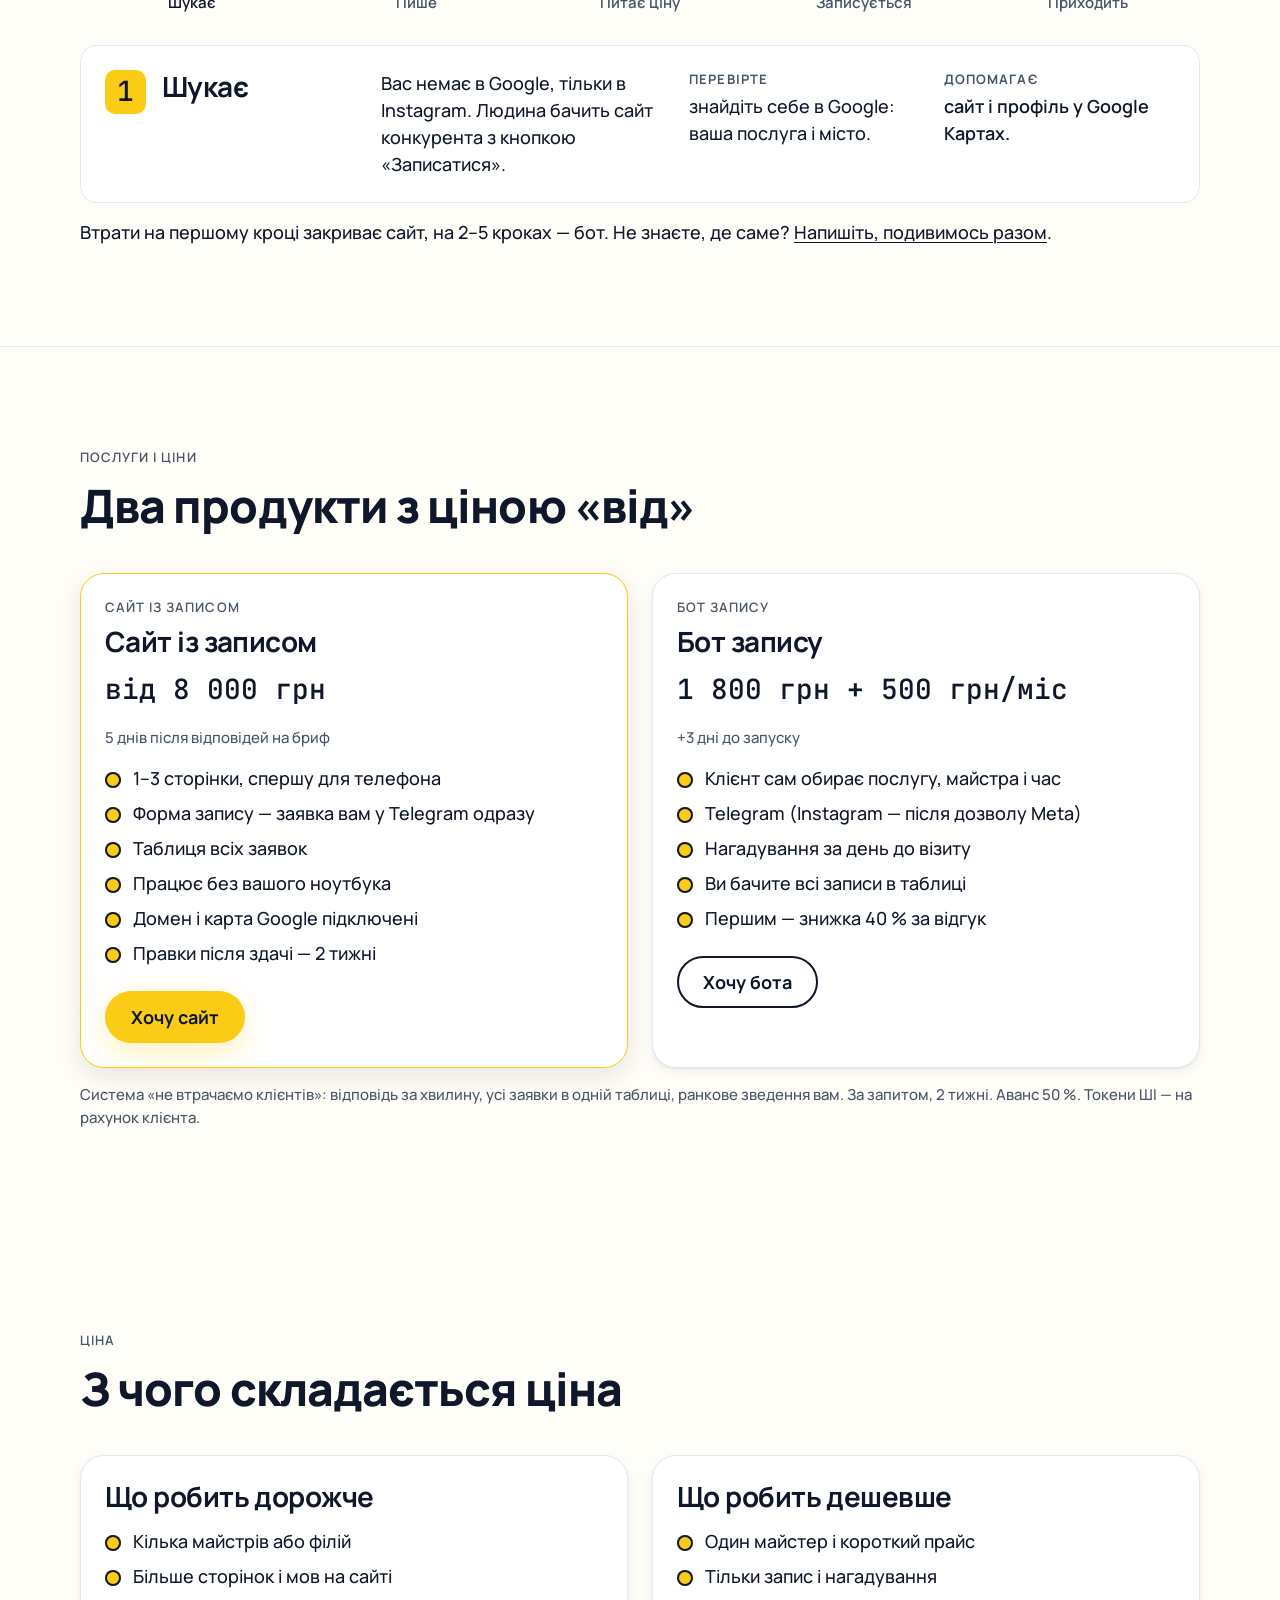
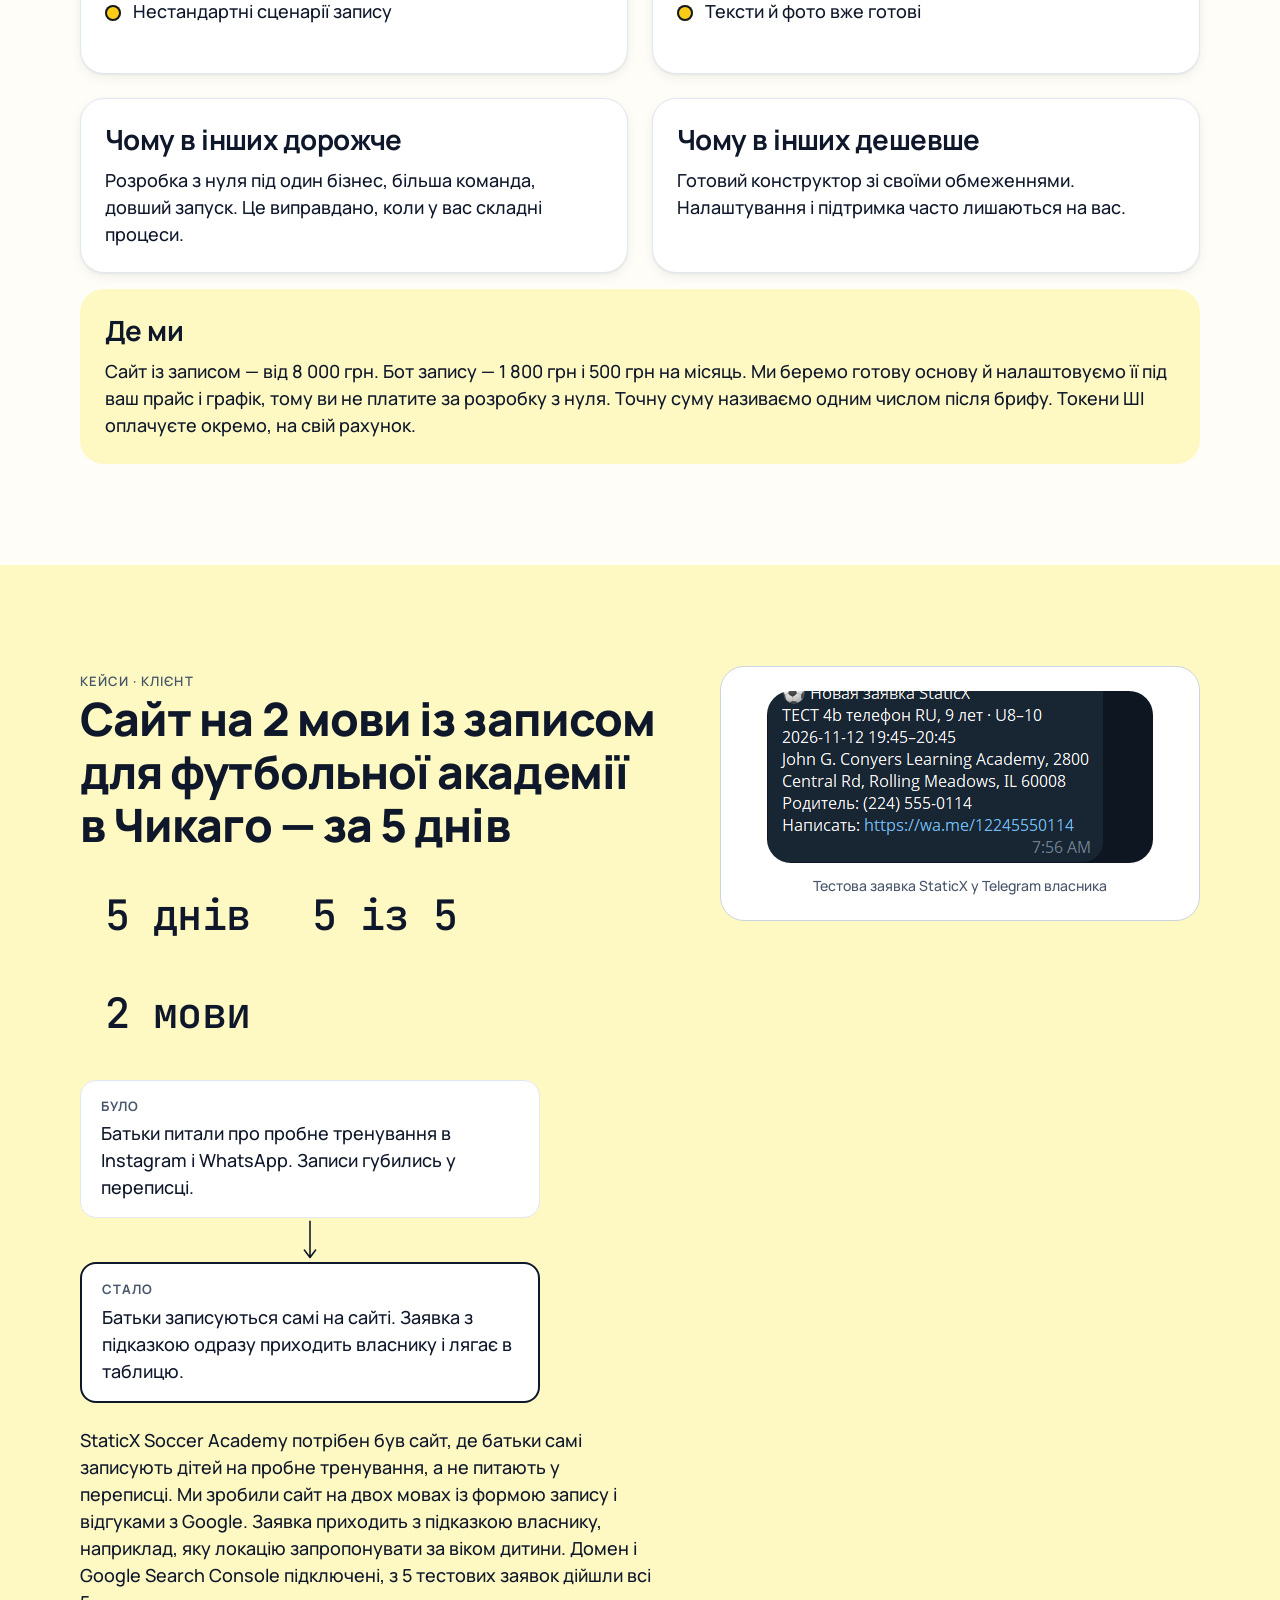
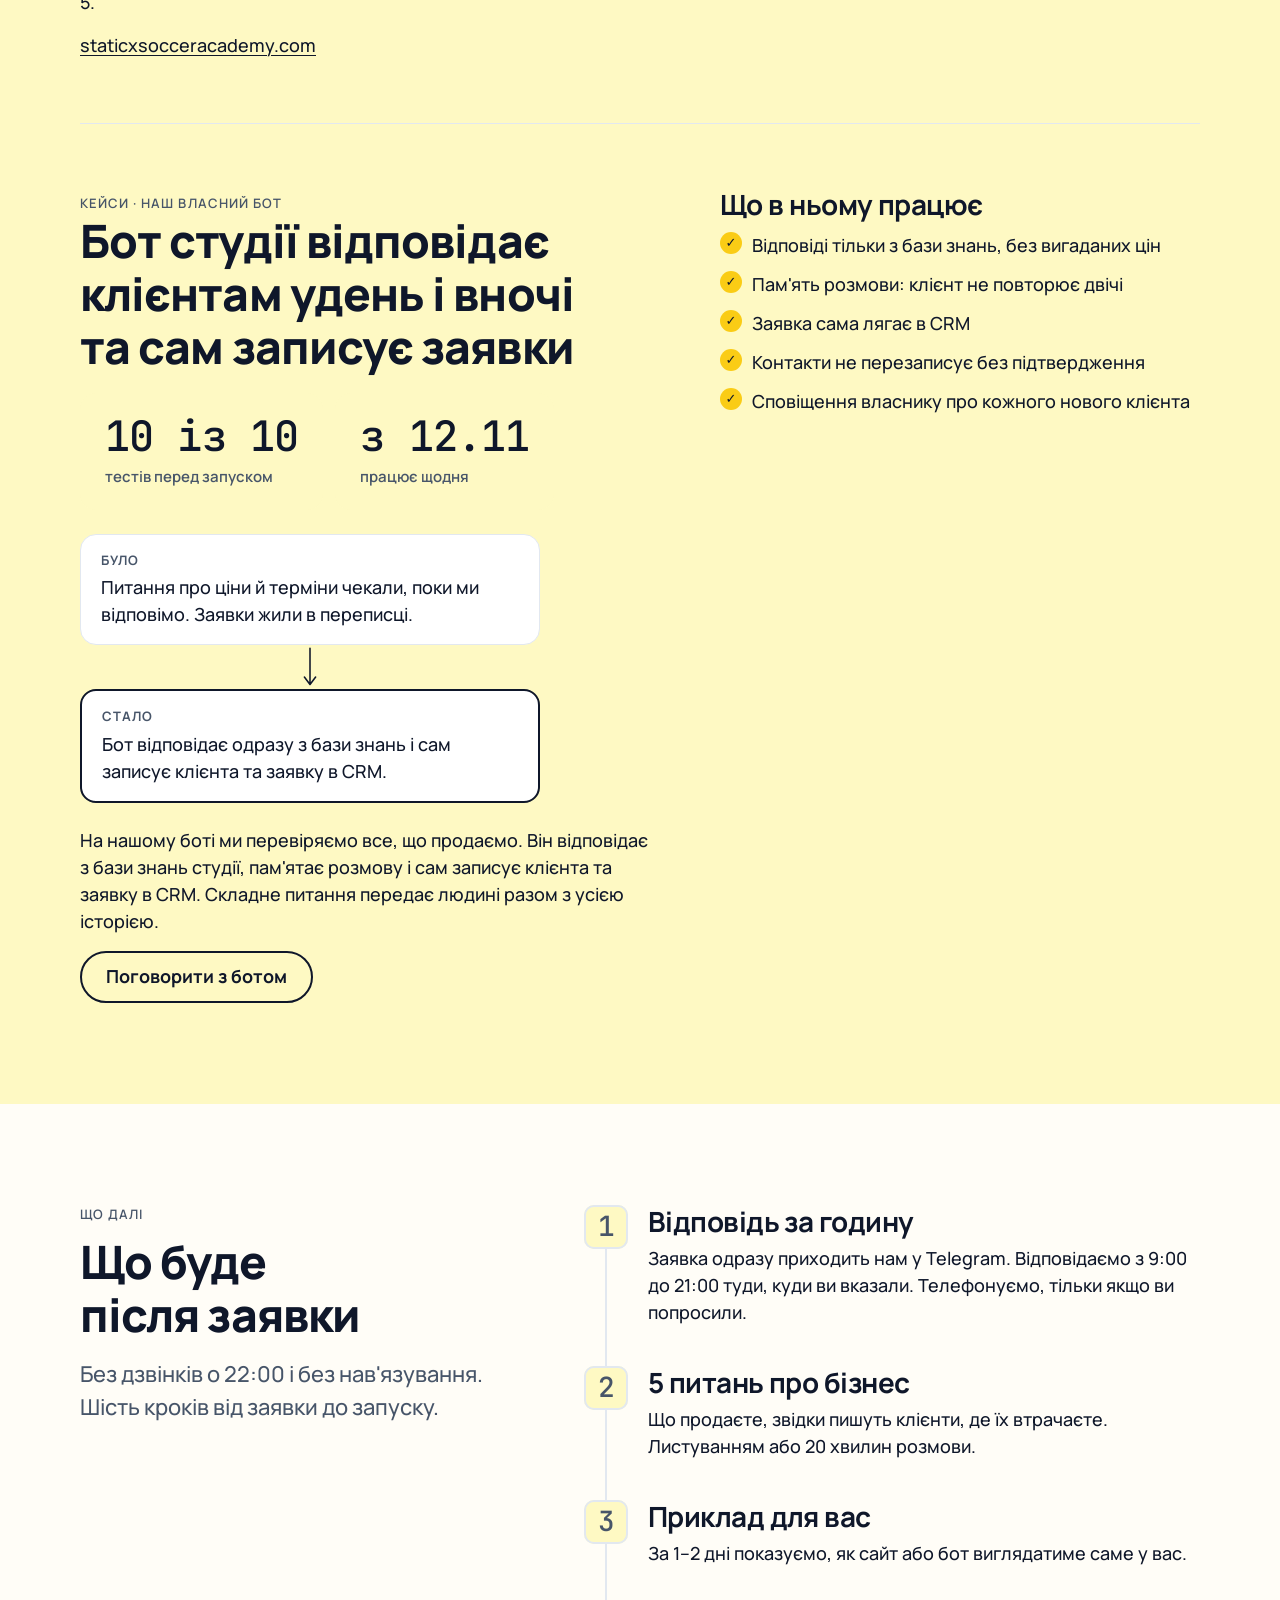
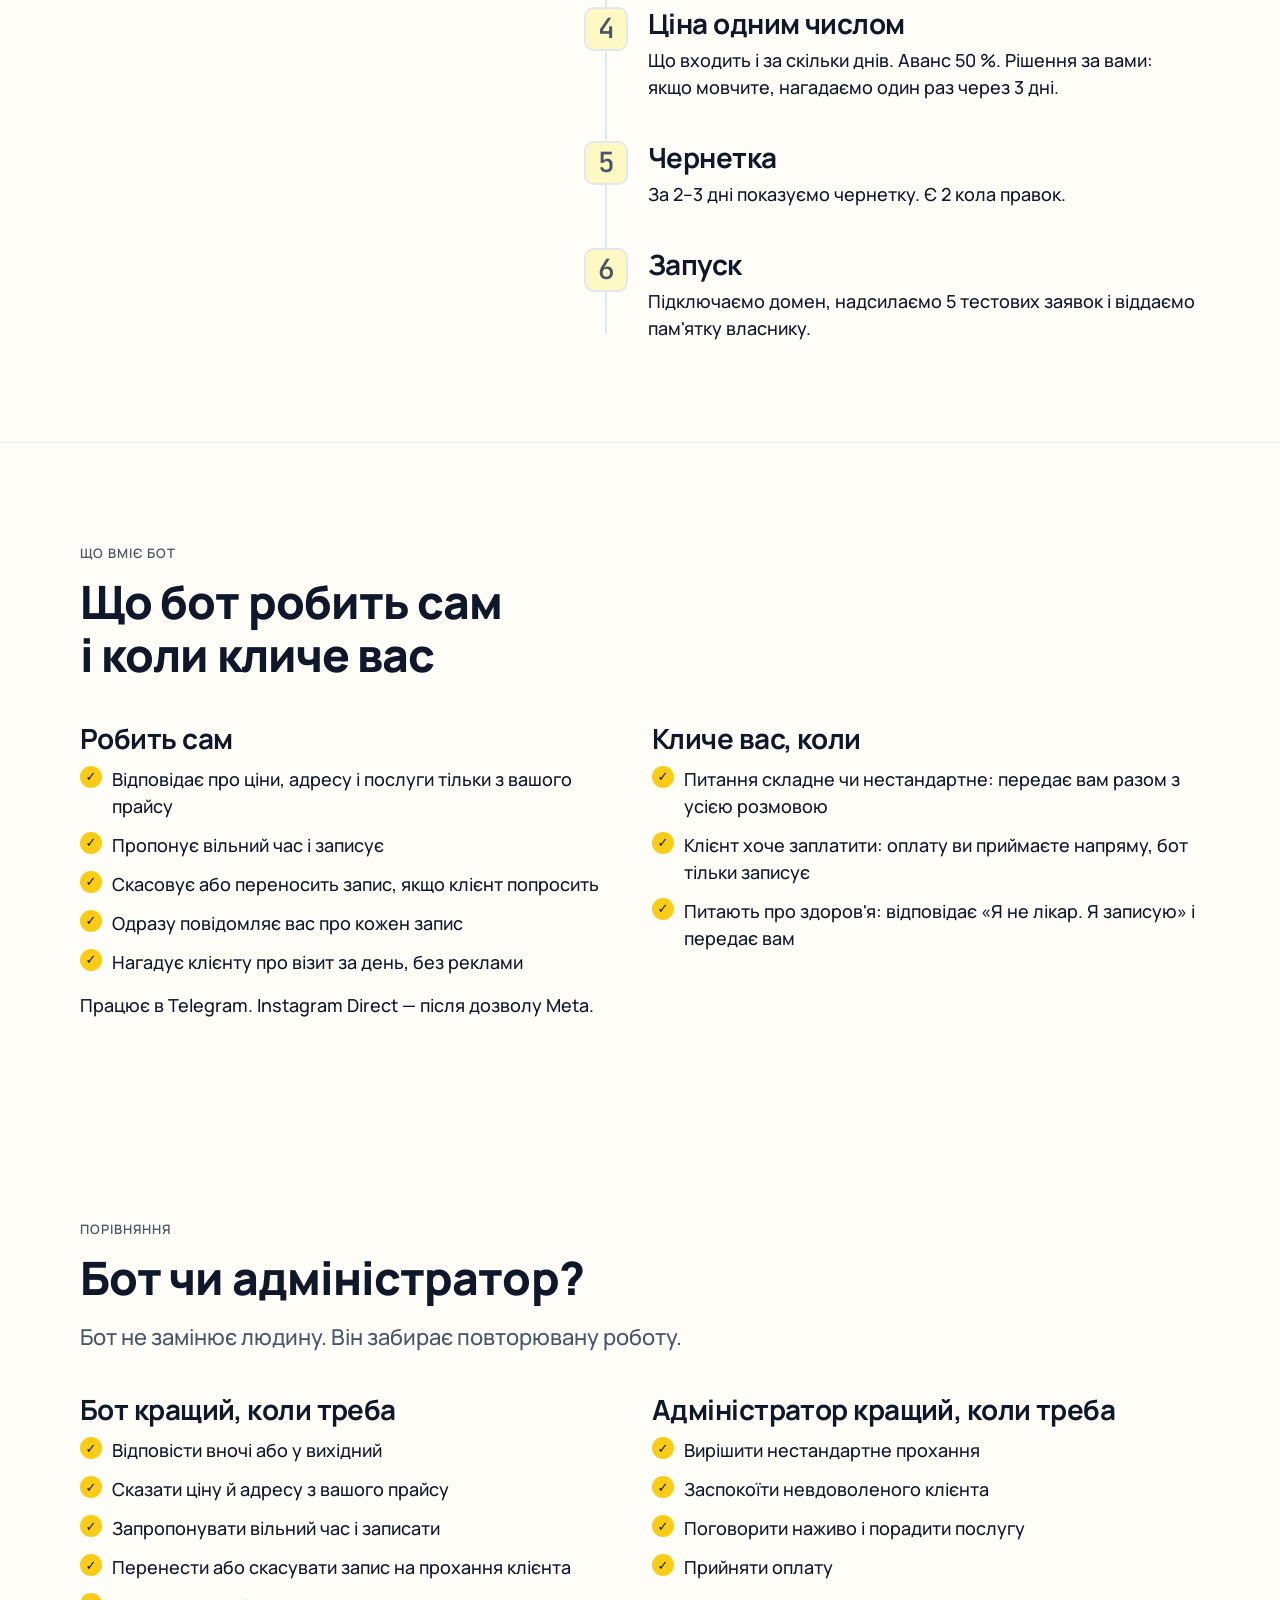
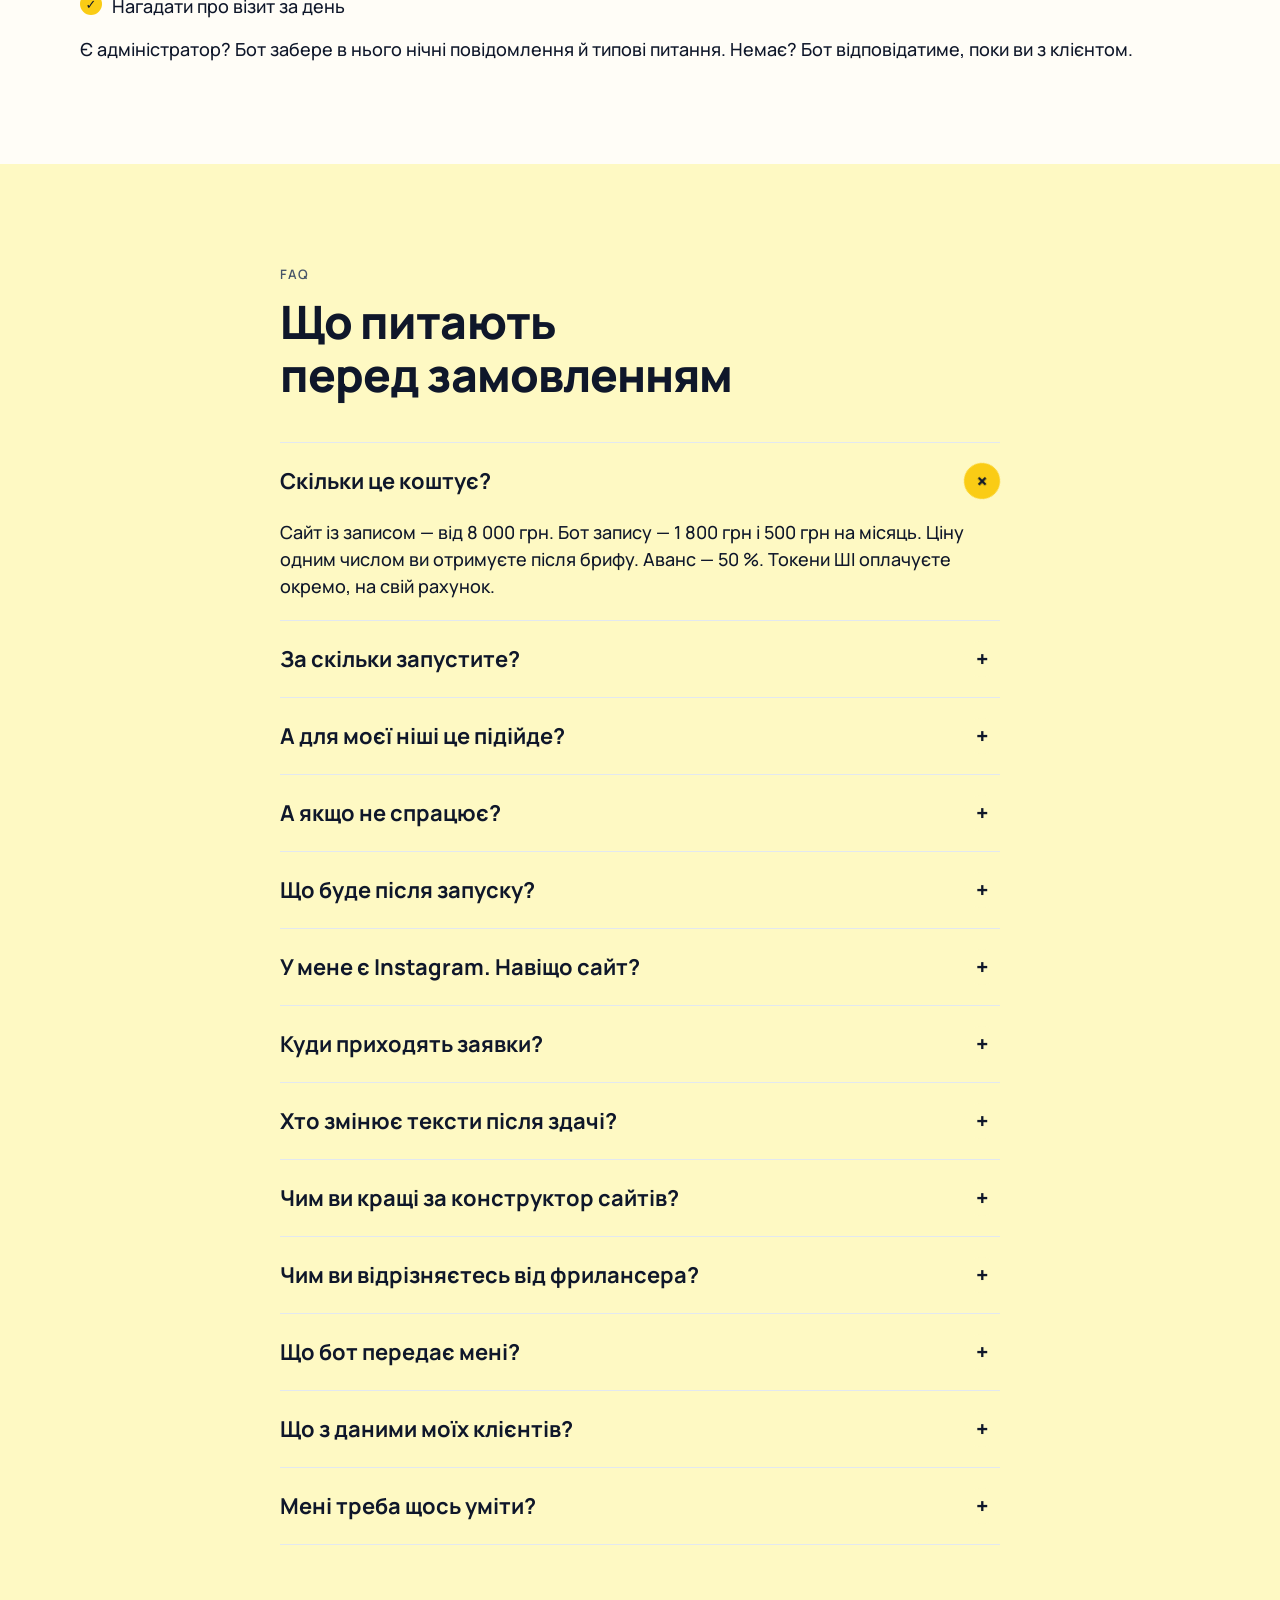
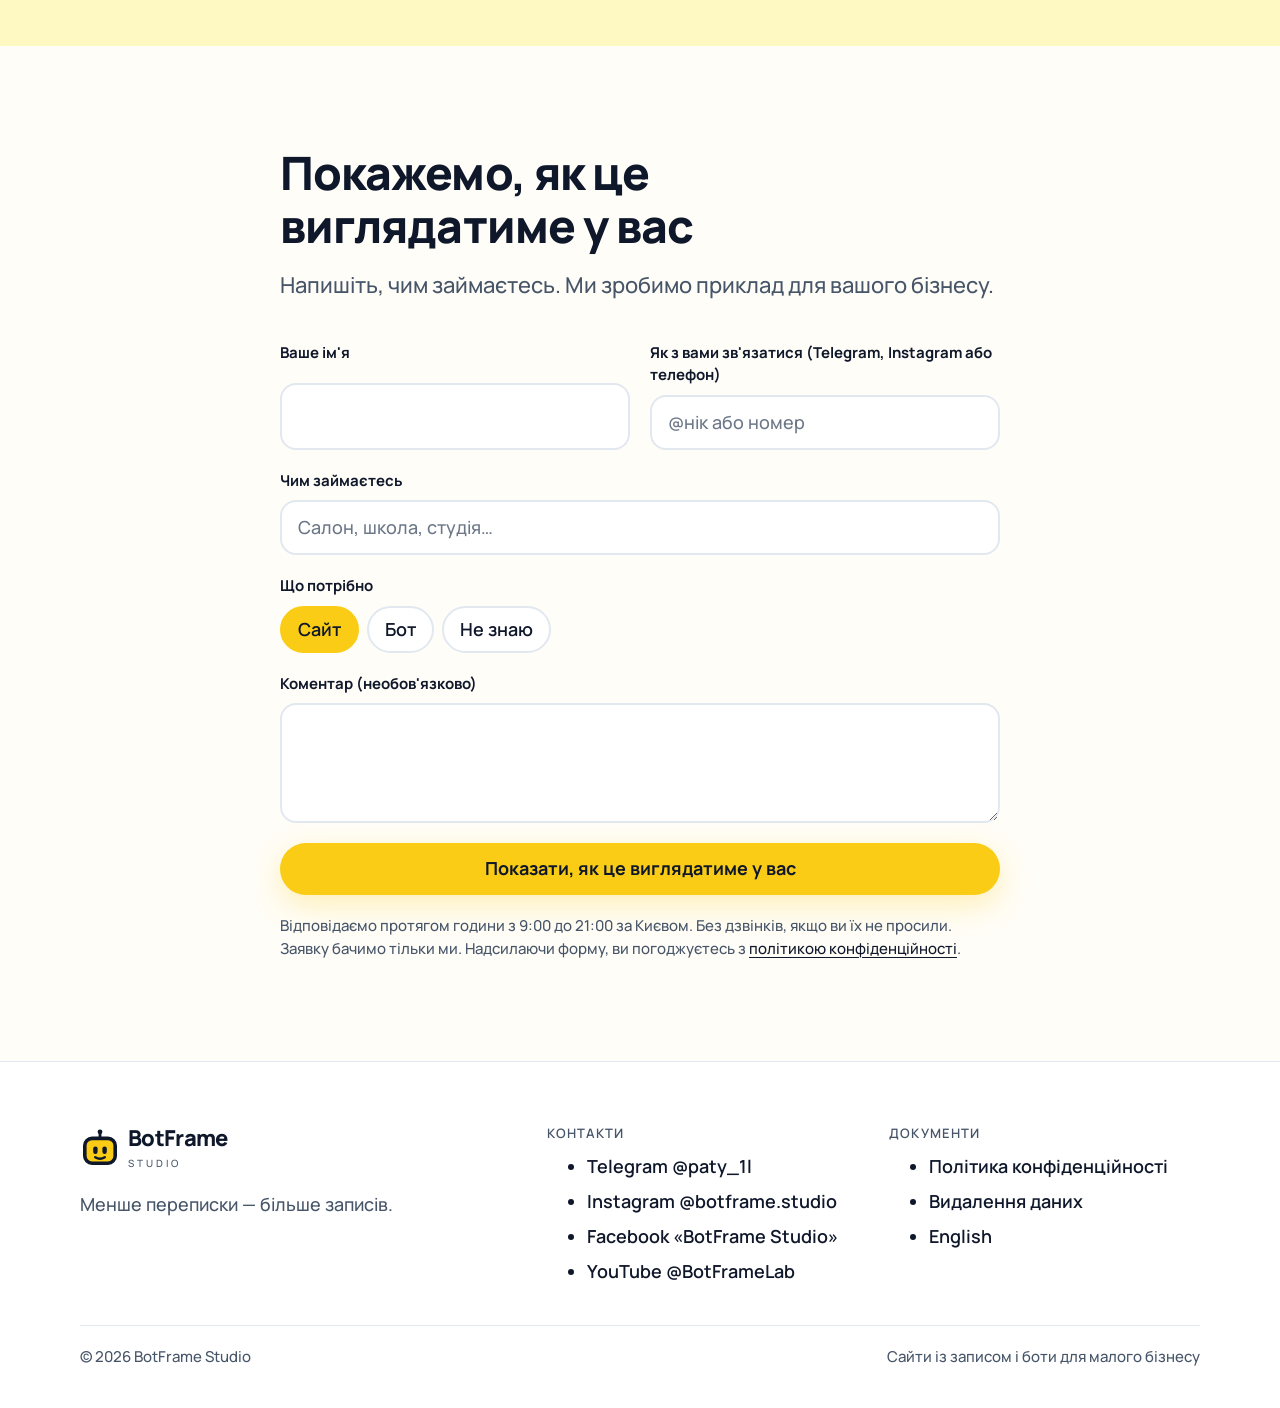
==== commit dc814038: "Studio bot button in the bot case + click event Co-Authored-By: Claude Opus 5.5 <noreply@anthropic.c" ====
--- a/index.html
+++ b/index.html
@@ -346,6 +346,7 @@
       <div class="case__numbers"><span class="num-card"><span class="num-card__value">10 із 10</span><span class="num-card__label">тестів перед запуском</span></span><span class="num-card"><span class="num-card__value">з 12.11</span><span class="num-card__label">працює щодня</span></span></div>
       <div class="ba reveal"><div class="ba__col"><span class="ba__k">Було</span><p>Питання про ціни й терміни чекали, поки ми відповімо. Заявки жили в переписці.</p></div><svg class="ba__arrow" viewBox="0 0 64 24" aria-hidden="true" focusable="false"><path d="M2 12 H58 M48 3 L60 12 L48 21" fill="none" stroke="currentColor" stroke-width="2.5" stroke-linecap="round" stroke-linejoin="round"/></svg><div class="ba__col ba__col--after"><span class="ba__k">Стало</span><p>Бот відповідає одразу з бази знань і сам записує клієнта та заявку в CRM.</p></div></div>
       <p>На нашому боті ми перевіряємо все, що продаємо. Він відповідає з бази знань студії, пам'ятає розмову і сам записує клієнта та заявку в CRM. Складне питання передає людині разом з усією історією.</p>
+      <p><a class="btn btn--secondary" href="https://t.me/botframe_studio_bot" target="_blank" rel="noopener">Поговорити з ботом</a></p>
     </div>
     <div class="reveal"><h3>Що в ньому працює</h3><ul class="list-check"><li>Відповіді тільки з бази знань, без вигаданих цін</li><li>Пам'ять розмови: клієнт не повторює двічі</li><li>Заявка сама лягає в CRM</li><li>Контакти не перезаписує без підтвердження</li><li>Сповіщення власнику про кожного нового клієнта</li></ul></div>
   </div>
@@ -473,7 +474,7 @@
 
 <div class="sticky-cta"><a class="btn btn--primary btn--block" href="#zayavka">Залишити заявку</a></div>
 
-<script src="assets/js/analytics.js" defer></script>
+<script src="assets/js/analytics.js?v=1911h" defer></script>
 <script src="assets/js/site.js?v=1911g" defer></script>
 <script src="assets/js/form.js" defer></script>
 </body>
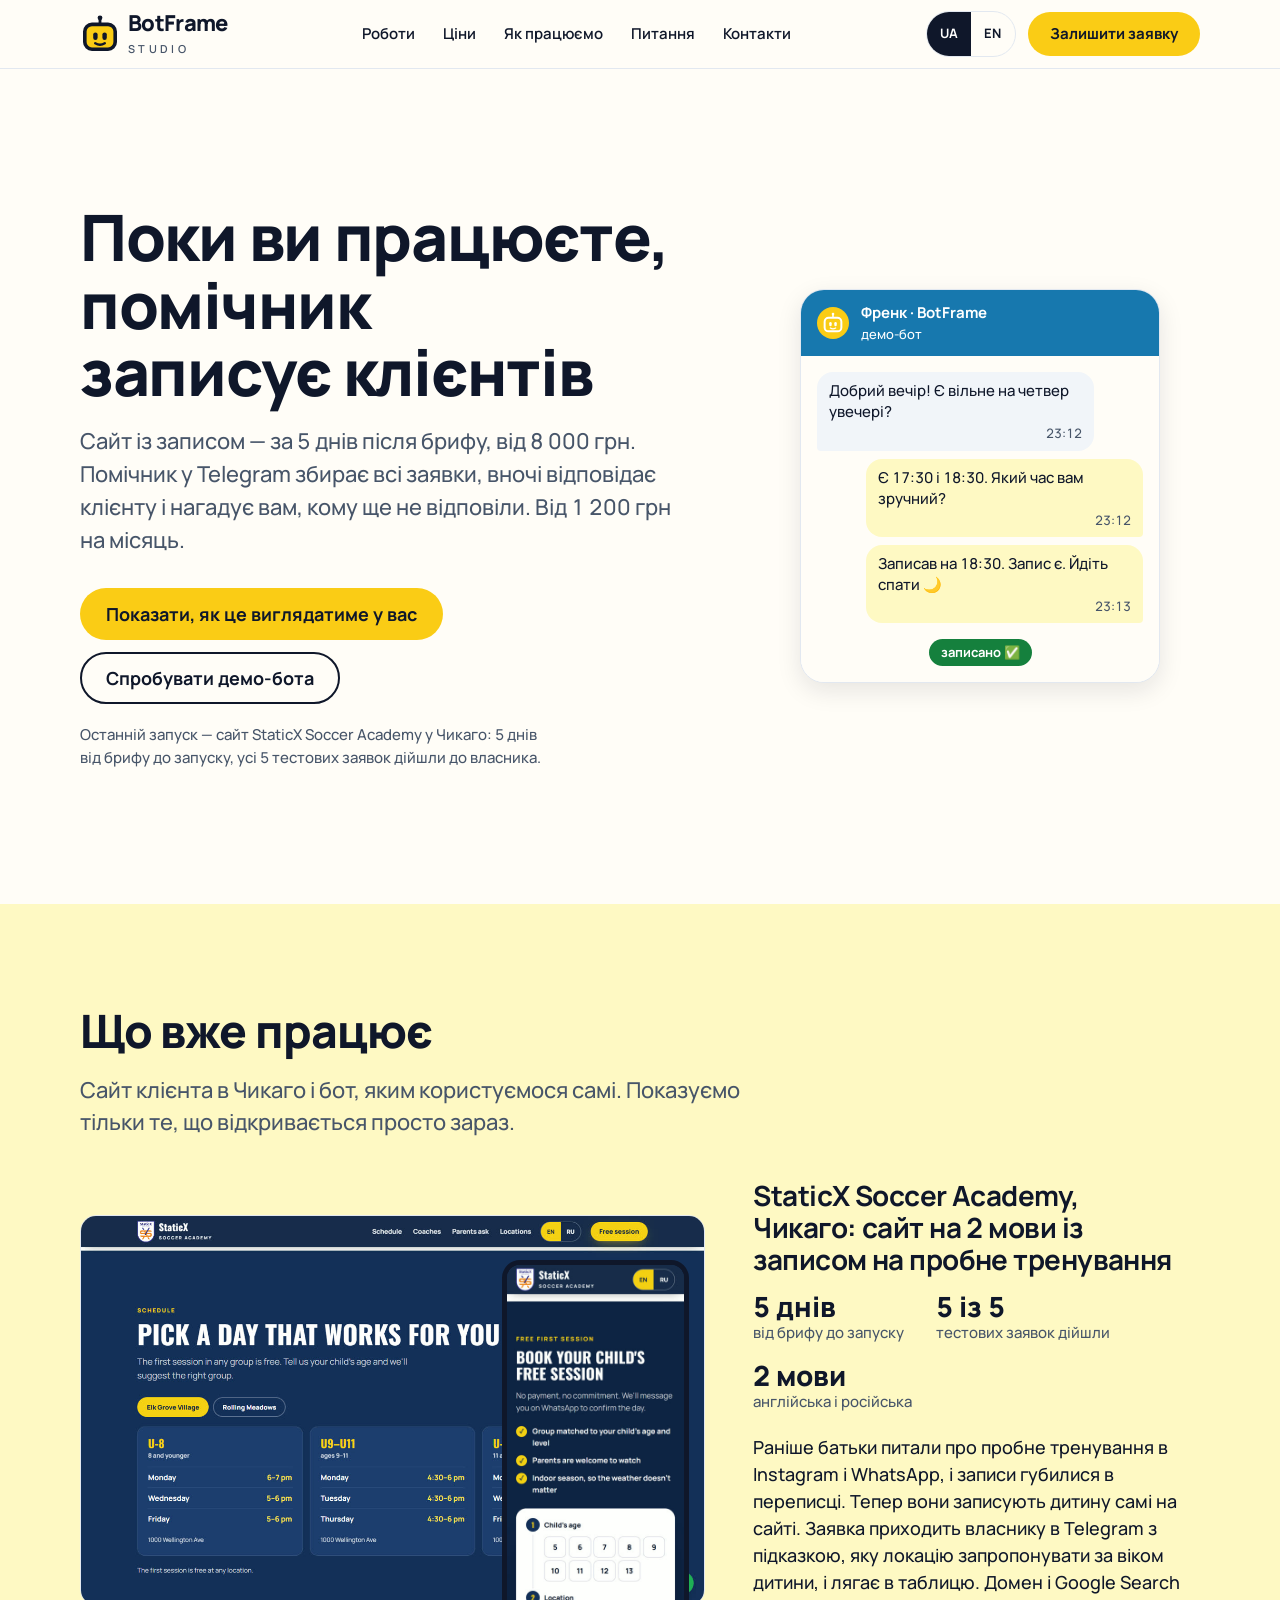
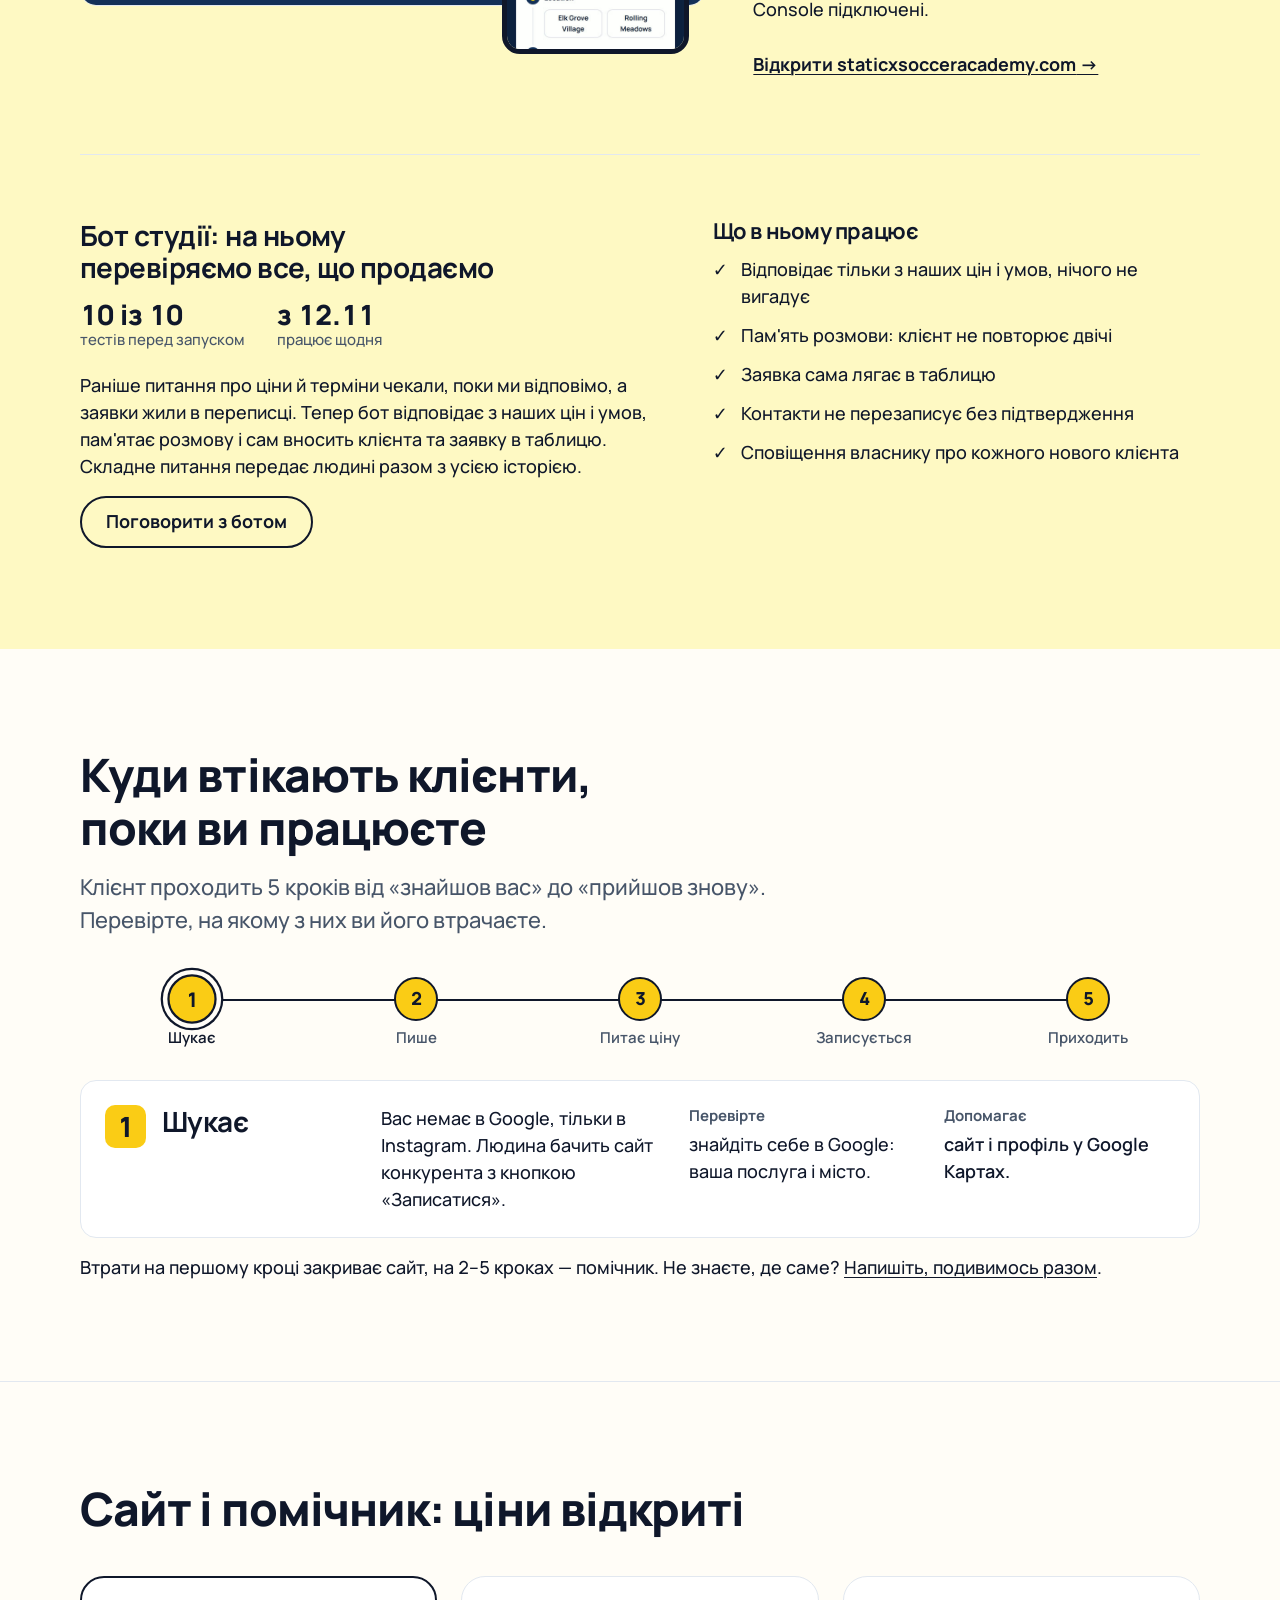
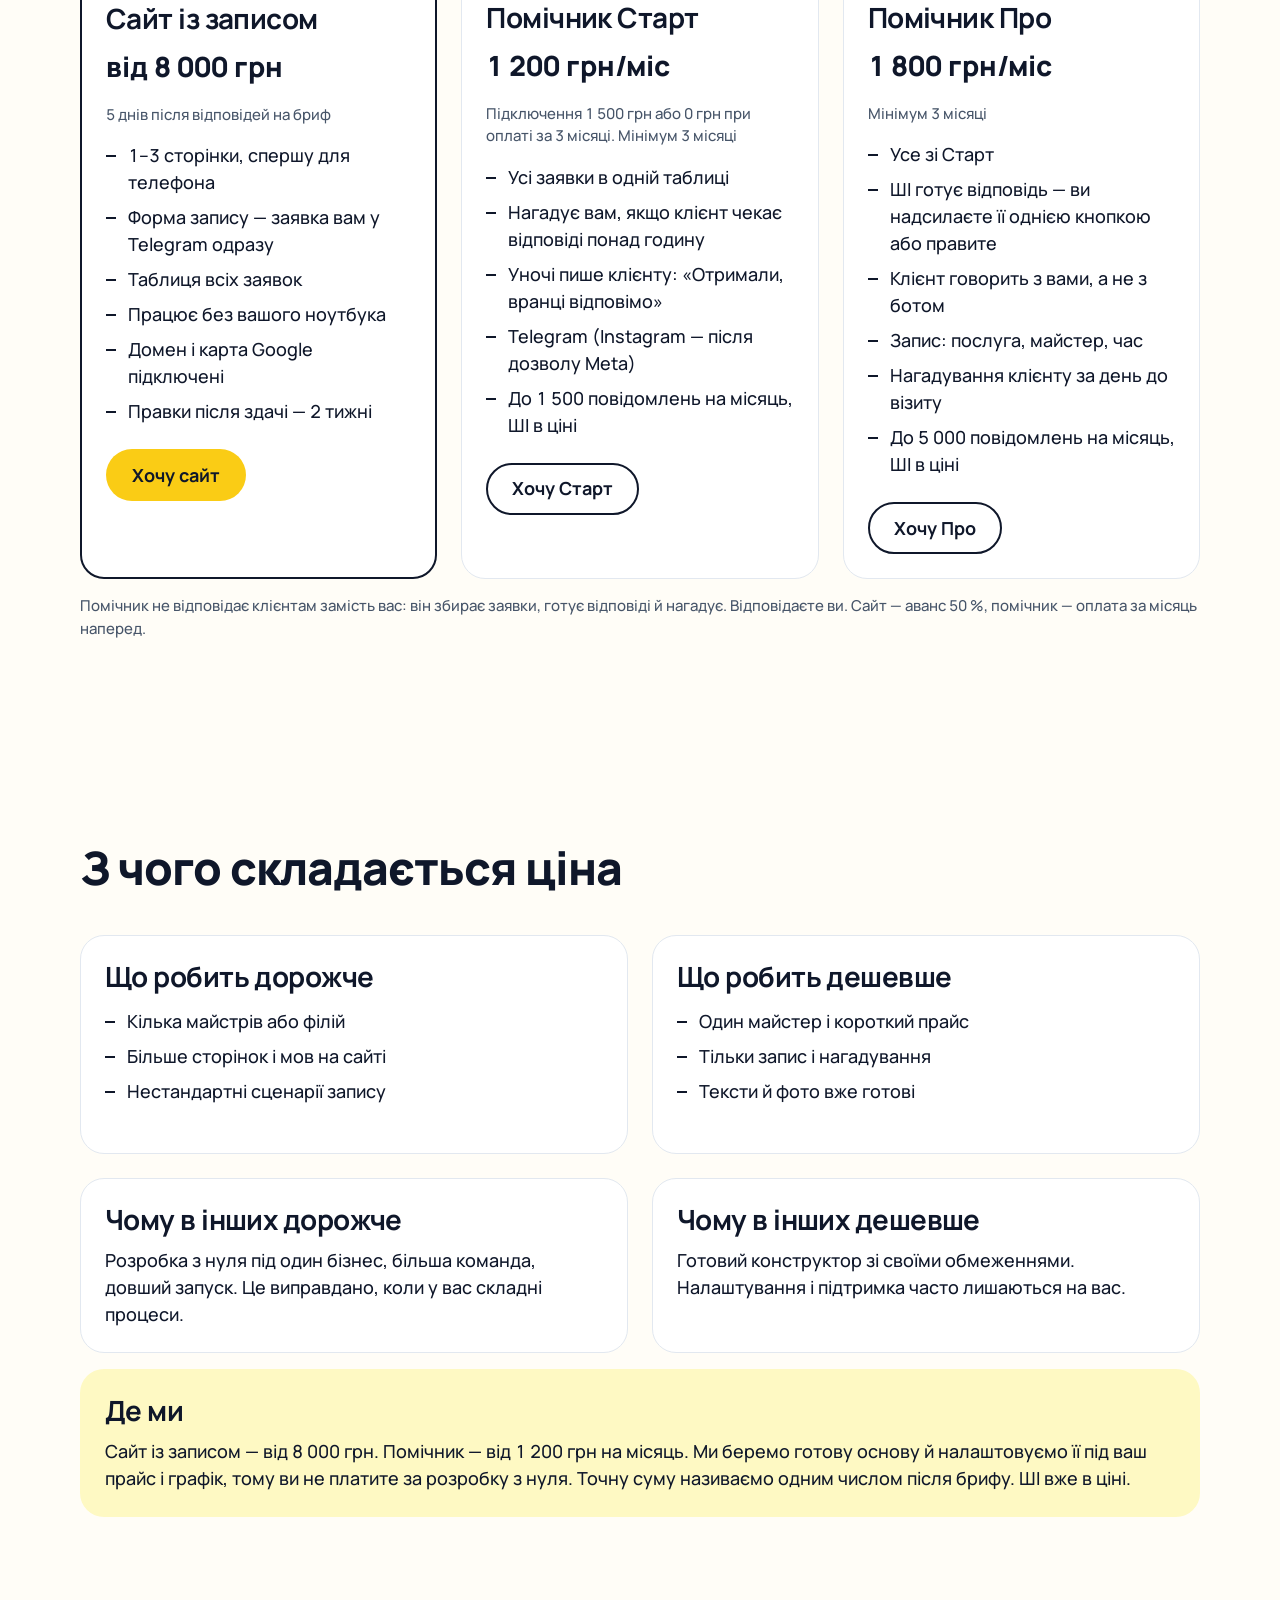
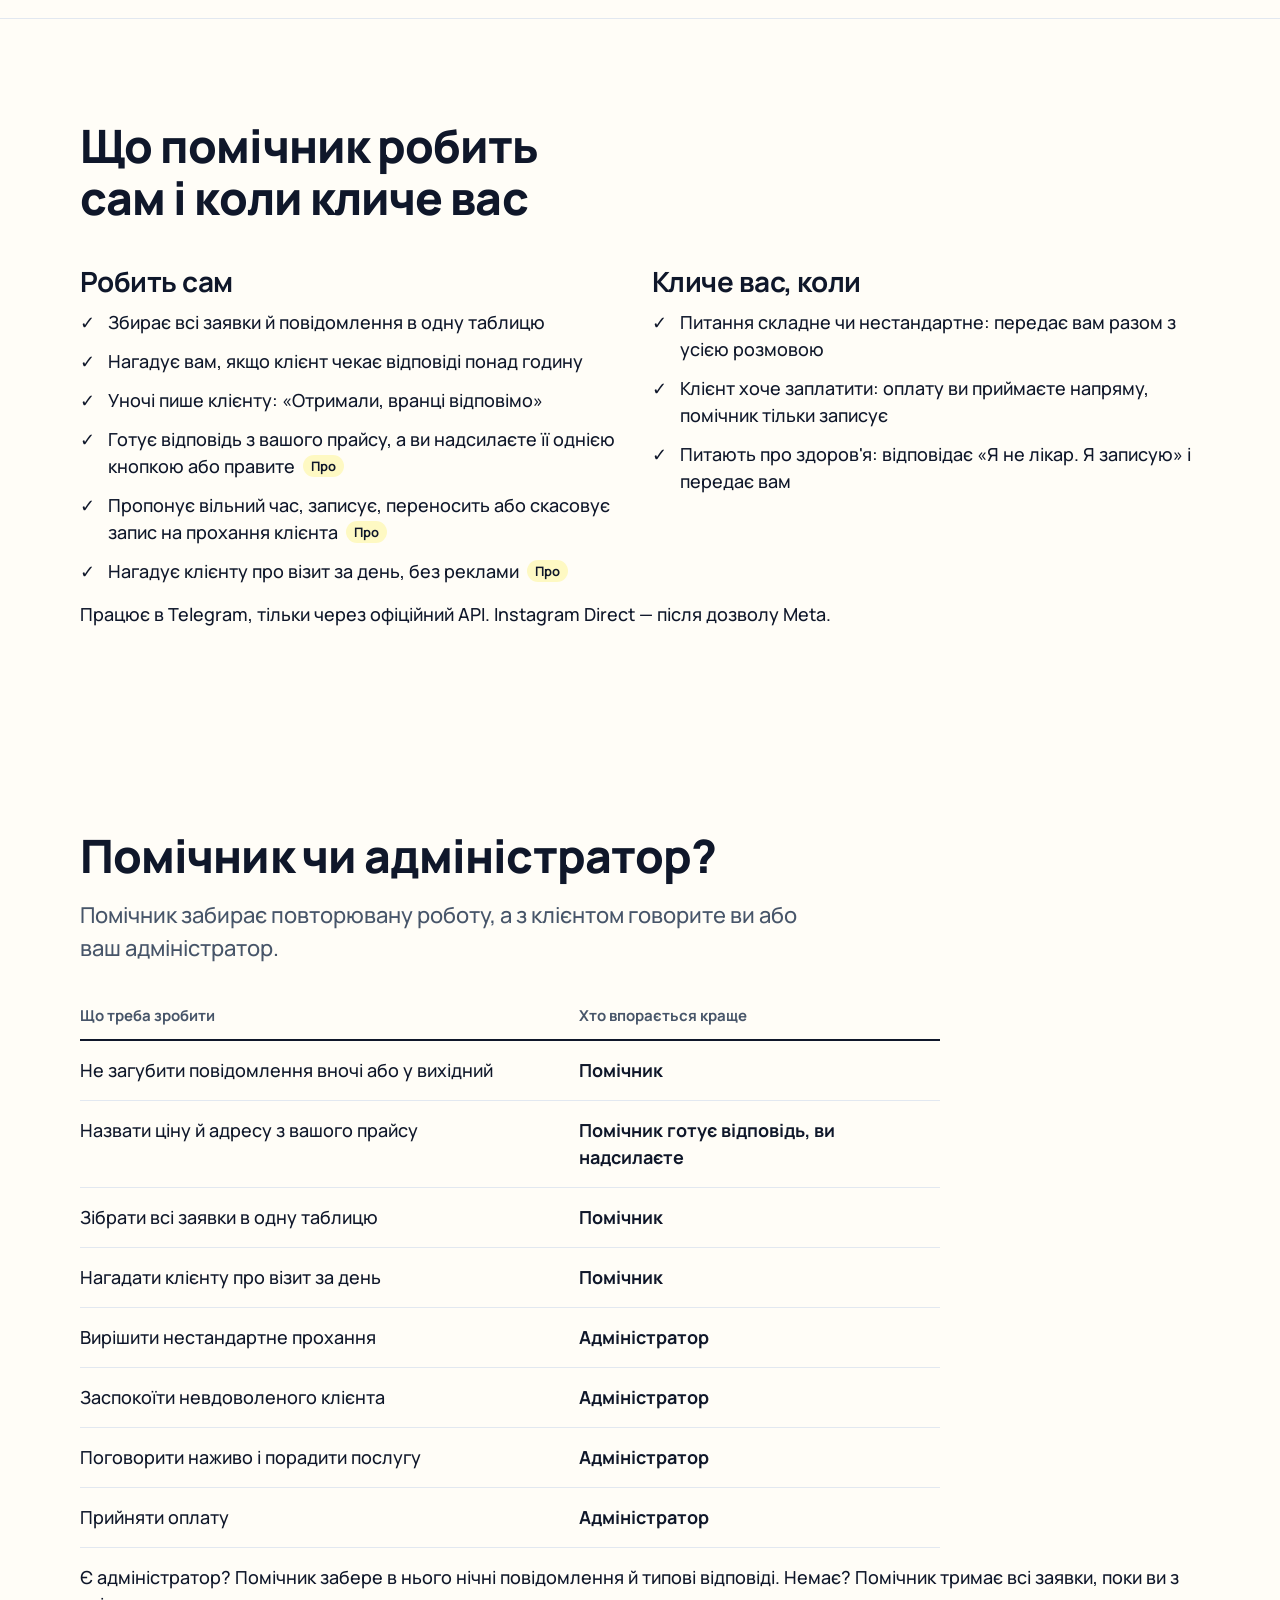
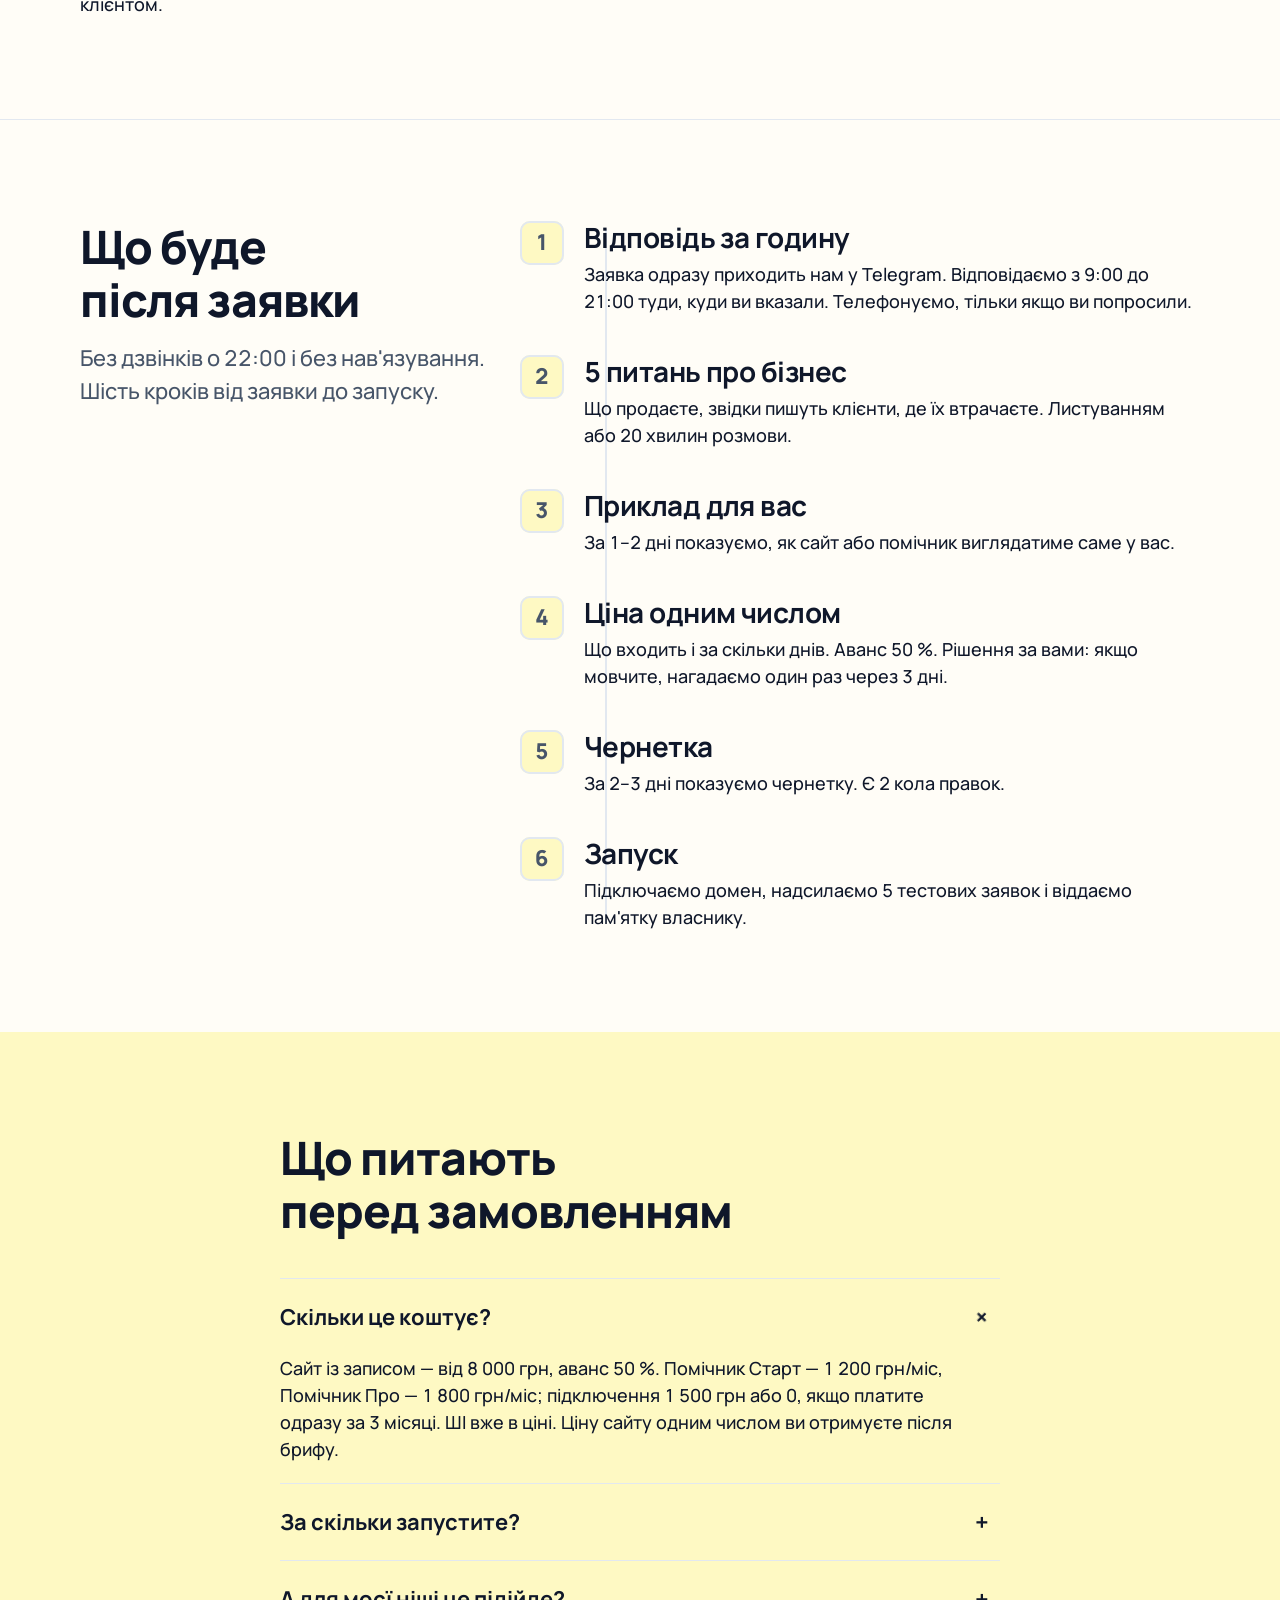
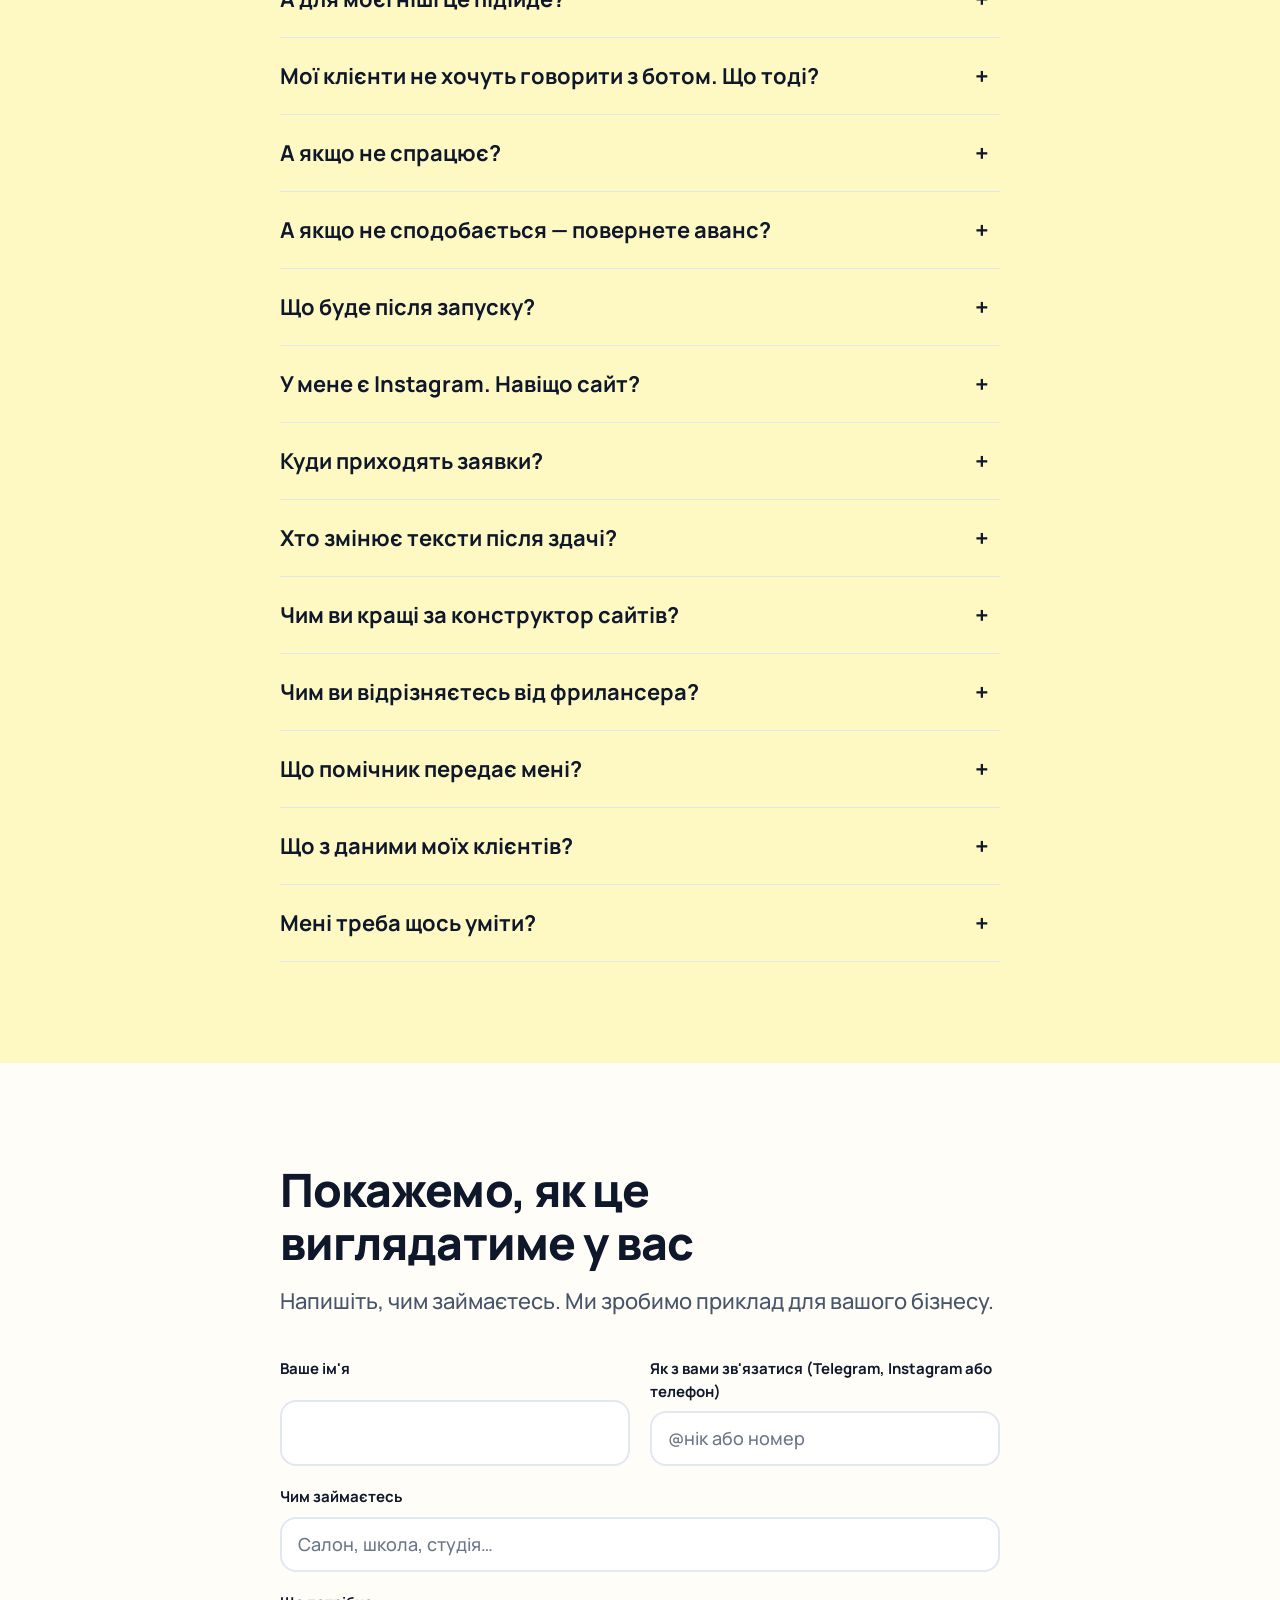
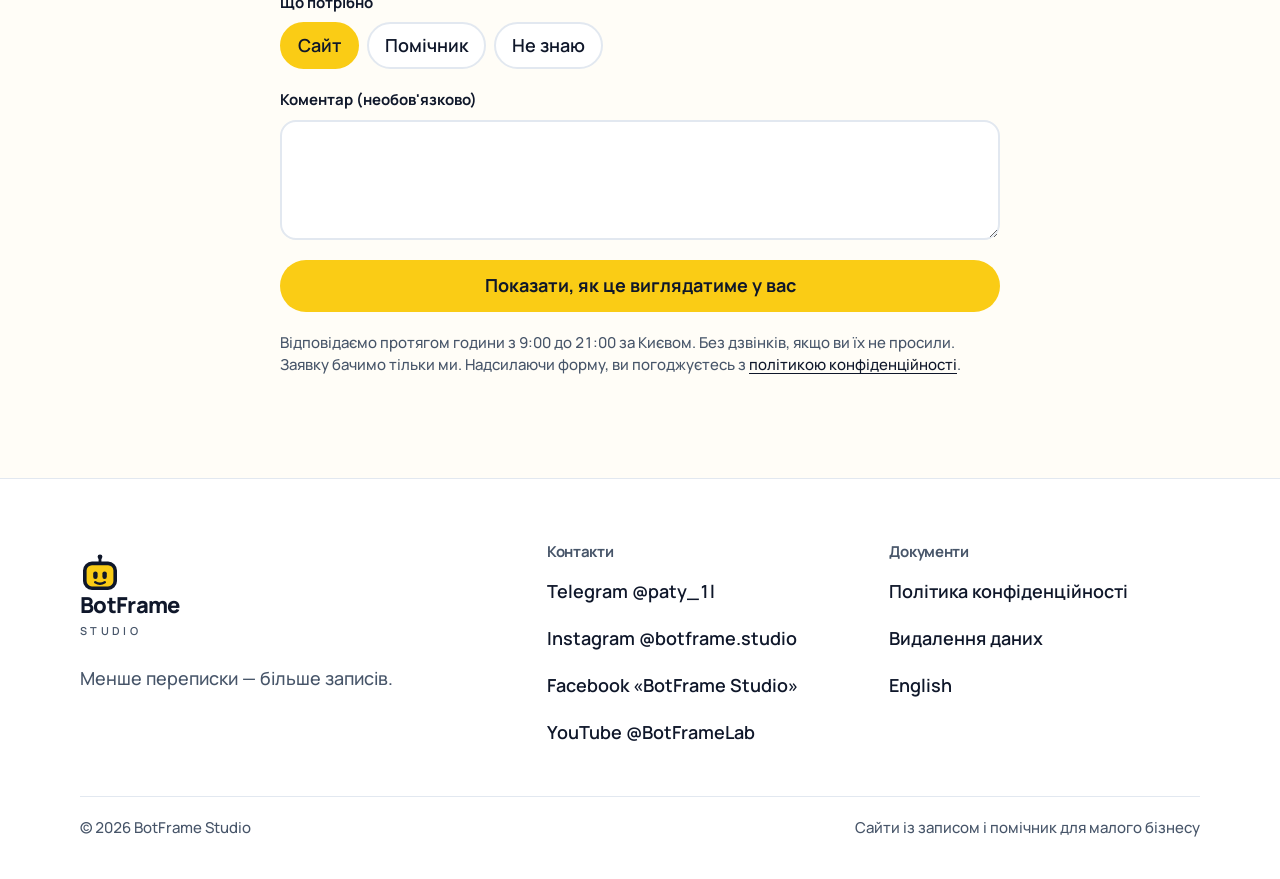
==== commit bd1d65a6: "Anti-AI pass, Pomichnyk texts, StaticX work block, EN rewrite Co-Authored-By: Claude Opus 5.5 <norep" ====
--- a/index.html
+++ b/index.html
@@ -3,8 +3,8 @@
 <head>
 <meta charset="utf-8">
 <meta name="viewport" content="width=device-width, initial-scale=1">
-<title>BotFrame Studio — сайт із записом і бот для бізнесу за 5 днів</title>
-<meta name="description" content="Сайт із записом від 8 000 грн або Telegram-бот, який сам записує клієнтів. Запуск за 5 днів, ціни відкриті. Заявки — вам у Telegram.">
+<title>BotFrame Studio — сайт із записом за 5 днів і помічник для заявок</title>
+<meta name="description" content="Поки ви працюєте, помічник записує клієнтів. Сайт із записом від 8 000 грн за 5 днів після брифу, помічник у Telegram — від 1 200 грн на місяць.">
 <link rel="canonical" href="https://igorpotimkov-design.github.io/botframe/">
 <link rel="alternate" hreflang="uk" href="https://igorpotimkov-design.github.io/botframe/">
 <link rel="alternate" hreflang="en" href="https://igorpotimkov-design.github.io/botframe/en/">
@@ -16,13 +16,13 @@
 <meta property="og:site_name" content="BotFrame Studio">
 <meta property="og:url" content="https://igorpotimkov-design.github.io/botframe/">
 <meta property="og:title" content="BotFrame Studio — менше переписки, більше записів">
-<meta property="og:description" content="Сайт із записом і бот для салону, школи, студії. 5 днів. Ціни відкриті.">
+<meta property="og:description" content="Сайт із записом за 5 днів і помічник у Telegram для салону, школи, студії. Ціни відкриті.">
 <meta property="og:image" content="https://igorpotimkov-design.github.io/botframe/assets/img/og-uk.png">
 <meta property="og:image:width" content="1200">
 <meta property="og:image:height" content="630">
 <meta name="twitter:card" content="summary_large_image">
 <meta name="twitter:title" content="BotFrame Studio — менше переписки, більше записів">
-<meta name="twitter:description" content="Сайт із записом і бот для салону, школи, студії. 5 днів. Ціни відкриті.">
+<meta name="twitter:description" content="Сайт із записом за 5 днів і помічник у Telegram для салону, школи, студії. Ціни відкриті.">
 <meta name="twitter:image" content="https://igorpotimkov-design.github.io/botframe/assets/img/og-uk.png">
 <link rel="icon" href="assets/img/favicon.ico" sizes="16x16 32x32 48x48">
 <link rel="icon" type="image/png" sizes="48x48" href="assets/img/favicon-48.png">
@@ -30,8 +30,7 @@
 <link rel="manifest" href="manifest.webmanifest">
 <link rel="preconnect" href="https://fonts.googleapis.com">
 <link rel="preconnect" href="https://fonts.gstatic.com" crossorigin>
-<link rel="stylesheet" href="assets/css/tokens.css">
-<link rel="stylesheet" href="assets/css/site.css?v=1911g">
+<link rel="stylesheet" href="assets/css/site.1cb632c8cb.css">
 <script type="application/ld+json">
 {
   "@context": "https://schema.org",
@@ -43,10 +42,10 @@
       "url": "https://igorpotimkov-design.github.io/botframe/",
       "image": "https://igorpotimkov-design.github.io/botframe/assets/img/og-uk.png",
       "logo": "https://igorpotimkov-design.github.io/botframe/assets/img/icon-512.png",
-      "description": "Сайт із записом від 8 000 грн або Telegram-бот, який сам записує клієнтів. Запуск за 5 днів, ціни відкриті. Заявки — вам у Telegram.",
+      "description": "Поки ви працюєте, помічник записує клієнтів. Сайт із записом від 8 000 грн за 5 днів після брифу, помічник у Telegram — від 1 200 грн на місяць.",
       "areaServed": ["UA", "US"],
       "availableLanguage": ["uk", "en"],
-      "priceRange": "від 1 800 грн",
+      "priceRange": "від 1 200 грн/міс",
       "sameAs": [
         "https://www.instagram.com/botframe.studio",
         "https://www.youtube.com/@BotFrameLab"
@@ -60,9 +59,15 @@
         },
         {
           "@type": "Offer",
-          "name": "Бот запису",
-          "description": "Telegram-бот: клієнт сам обирає послугу і час, нагадування за день. 1 800 грн і 500 грн на місяць.",
-          "priceSpecification": { "@type": "PriceSpecification", "price": "1800", "priceCurrency": "UAH" }
+          "name": "Помічник Старт",
+          "description": "Усі заявки в одній таблиці, нагадування власнику про заявки без відповіді, нічні відповіді «отримали, вранці відповімо». До 1 500 повідомлень на місяць, ШІ в ціні.",
+          "priceSpecification": { "@type": "UnitPriceSpecification", "price": "1200", "priceCurrency": "UAH", "unitText": "MONTH" }
+        },
+        {
+          "@type": "Offer",
+          "name": "Помічник Про",
+          "description": "Усе зі Старт + ШІ готує відповідь клієнту, власник надсилає її однією кнопкою; запис і нагадування клієнтам. До 5 000 повідомлень на місяць, ШІ в ціні.",
+          "priceSpecification": { "@type": "UnitPriceSpecification", "price": "1800", "priceCurrency": "UAH", "unitText": "MONTH" }
         }
       ]
     },
@@ -87,7 +92,7 @@
       "name": "Скільки це коштує?",
       "acceptedAnswer": {
         "@type": "Answer",
-        "text": "Сайт із записом — від 8 000 грн. Бот запису — 1 800 грн і 500 грн на місяць. Ціну одним числом ви отримуєте після брифу. Аванс — 50 %. Токени ШІ оплачуєте окремо, на свій рахунок."
+        "text": "Сайт із записом — від 8 000 грн, аванс 50 %. Помічник Старт — 1 200 грн/міс, Помічник Про — 1 800 грн/міс; підключення 1 500 грн або 0, якщо платите одразу за 3 місяці. ШІ вже в ціні. Ціну сайту одним числом ви отримуєте після брифу."
       }
     },
     {
@@ -95,7 +100,7 @@
       "name": "За скільки запустите?",
       "acceptedAnswer": {
         "@type": "Answer",
-        "text": "Сайт — 5 днів після того, як ви відповіли на бриф. Бот — ще +3 дні. Instagram Direct запрацює після дозволу Meta."
+        "text": "Сайт — за 5 днів після того, як ви відповіли на бриф. Помічнику Про потрібно ще 3 дні. Працює в Telegram, Instagram Direct — після дозволу Meta."
       }
     },
     {
@@ -103,7 +108,15 @@
       "name": "А для моєї ніші це підійде?",
       "acceptedAnswer": {
         "@type": "Answer",
-        "text": "Якщо у вас салон, школа, студія чи інший сервіс із записом, так. Напишіть, чим займаєтесь, і ми чесно скажемо, чи потрібен вам сайт, бот або нічого з цього."
+        "text": "Якщо у вас салон, школа, студія чи інший сервіс із записом, так. Напишіть, чим займаєтесь, і ми чесно скажемо, чи потрібен вам сайт, помічник або нічого з цього."
+      }
+    },
+    {
+      "@type": "Question",
+      "name": "Мої клієнти не хочуть говорити з ботом. Що тоді?",
+      "acceptedAnswer": {
+        "@type": "Answer",
+        "text": "Саме тому ми продаємо помічника. Вдень відповідаєте ви: помічник тільки готує текст, а ви надсилаєте його однією кнопкою або правите. Сам він пише клієнту лише вночі, коротко: «Отримали, вранці відповімо»."
       }
     },
     {
@@ -116,10 +129,18 @@
     },
     {
       "@type": "Question",
+      "name": "А якщо не сподобається — повернете аванс?",
+      "acceptedAnswer": {
+        "@type": "Answer",
+        "text": "Так, за етапами. До початку роботи повертаємо 100 %. Після брифу або дизайну — аванс мінус години, які ми вже витратили (400 грн/год). Після здачі макета аванс не повертаємо. Помічник: оплачений місяць не повертаємо, скасування діє з наступного місяця."
+      }
+    },
+    {
+      "@type": "Question",
       "name": "Що буде після запуску?",
       "acceptedAnswer": {
         "@type": "Answer",
-        "text": "Заявки приходять вам у Telegram і в таблицю. Ви отримуєте пам'ятку: де заявки і як змінити тексти. Правки — 2 тижні після здачі, далі за домовленістю. Бот — 500 грн/міс."
+        "text": "Заявки приходять вам у Telegram і в таблицю. Ви отримуєте пам'ятку: де заявки і як змінити тексти. Правки — 2 тижні після здачі, далі за домовленістю. Помічник — оплата щомісяця наперед, мінімум 3 місяці."
       }
     },
     {
@@ -127,7 +148,7 @@
       "name": "У мене є Instagram. Навіщо сайт?",
       "acceptedAnswer": {
         "@type": "Answer",
-        "text": "Сайт знаходять у Google, а запис на ньому не губиться в переписці. Instagram приводить людей, сайт збирає заявки. Бот у Direct запрацює після дозволу Meta."
+        "text": "Сайт знаходять у Google, а запис на ньому не губиться в переписці. Instagram приводить людей, сайт збирає заявки. Помічник у Direct запрацює після дозволу Meta."
       }
     },
     {
@@ -164,10 +185,10 @@
     },
     {
       "@type": "Question",
-      "name": "Що бот передає мені?",
-      "acceptedAnswer": {
-        "@type": "Answer",
-        "text": "Складні й нестандартні питання, оплату і питання про здоров'я. Бот передає їх вам разом з усією розмовою, щоб клієнт не повторював двічі. Працює в Telegram, Instagram Direct — після дозволу Meta."
+      "name": "Що помічник передає мені?",
+      "acceptedAnswer": {
+        "@type": "Answer",
+        "text": "Складні й нестандартні питання, оплату і питання про здоров'я. Помічник передає їх вам разом з усією розмовою, щоб клієнт не повторював двічі."
       }
     },
     {
@@ -192,9 +213,7 @@
 </head>
 <body class="has-sticky-cta">
 <a class="skip-link" href="#main">Перейти до змісту</a>
-
-<!-- Знак Френка один раз, дальше через <use> -->
-<svg width="0" height="0" style="position:absolute" aria-hidden="true">
+<svg class="visually-hidden" aria-hidden="true">
   <symbol id="mark" viewBox="0 0 100 100">
     <line x1="50" y1="27" x2="50" y2="13" stroke="currentColor" stroke-width="7" stroke-linecap="round"/>
     <circle cx="50" cy="9.5" r="6" fill="currentColor"/>
@@ -204,8 +223,6 @@
     <path d="M38 73 Q50 81 62 73" fill="none" stroke="currentColor" stroke-width="6" stroke-linecap="round"/>
   </symbol>
 </svg>
-
-<!-- ===== Шапка ===== -->
 <header class="header">
   <div class="container header__inner">
     <a class="logo" href="#hero" aria-label="BotFrame Studio — головна">
@@ -213,7 +230,7 @@
       <span><span class="logo__name">BotFrame</span><span class="logo__sub">STUDIO</span></span>
     </a>
     <nav class="nav" aria-label="Розділи">
-      <a href="#poslugy">Послуги</a><a href="#poslugy">Ціни</a><a href="#keis">Кейси</a><a href="#yak">Як працюємо</a><a href="#faq">FAQ</a><a href="#kontakty">Контакти</a>
+      <a href="#roboty">Роботи</a><a href="#poslugy">Ціни</a><a href="#yak">Як працюємо</a><a href="#faq">Питання</a><a href="#kontakty">Контакти</a>
     </nav>
     <div class="header__actions">
       <div class="lang" aria-label="Мова"><span aria-current="page" lang="uk">UA</span><a href="en/" hreflang="en" lang="en">EN</a></div>
@@ -222,32 +239,27 @@
     <details class="menu">
       <summary aria-label="Меню"></summary>
       <div class="menu__panel">
-        <a href="#poslugy">Послуги</a><a href="#poslugy">Ціни</a><a href="#keis">Кейси</a><a href="#yak">Як працюємо</a><a href="#faq">FAQ</a><a href="#kontakty">Контакти</a>
+        <a href="#roboty">Роботи</a><a href="#poslugy">Ціни</a><a href="#yak">Як працюємо</a><a href="#faq">Питання</a><a href="#kontakty">Контакти</a>
         <div class="lang" aria-label="Мова"><span aria-current="page" lang="uk">UA</span><a href="en/" hreflang="en" lang="en">EN</a></div>
       </div>
     </details>
   </div>
 </header>
-
 <main id="main">
-
-<!-- ===== 1. Hero (светлый) ===== -->
 <section class="hero" id="hero">
   <div class="container hero__inner">
     <div class="hero__text">
-      <span class="label">Сайти із записом і боти</span>
-      <h1>Клієнти записуються самі — на сайті чи в боті, поки ви працюєте</h1>
-      <p class="lead">Сайт із записом або Telegram-бот для салону, школи, студії. Запуск за 5 днів, ціни відкриті.</p>
+      <h1>Поки ви працюєте, помічник записує клієнтів</h1>
+      <p class="lead">Сайт із записом — за 5 днів після брифу, від 8 000 грн. Помічник у Telegram збирає всі заявки, вночі відповідає клієнту і нагадує вам, кому ще не відповіли. Від 1 200 грн на місяць.</p>
       <div class="hero__actions">
         <a class="btn btn--primary" href="#zayavka">Показати, як це виглядатиме у вас</a>
-        <a class="btn btn--secondary" href="https://t.me/barbershopdemotestbot?start=site" rel="noopener">Спробувати демо-бота</a>
-      </div>
-      <p class="hero__trust">StaticX, Чикаго: запуск за <span class="num">5 днів</span>. <span class="num">5 із 5</span> тестових заявок дійшли. <span class="num">2 мови</span>.</p>
+        <a class="btn btn--secondary" href="https://t.me/barbershopdemotestbot?start=site">Спробувати демо-бота</a>
+      </div>
+      <p class="hero__trust">Останній запуск — сайт StaticX Soccer Academy у Чикаго: 5 днів від брифу до запуску, усі 5 тестових заявок дійшли до власника.</p>
     </div>
     <div class="hero__visual">
-      <!-- Статичный fallback: без класса chat--animate сообщения видны сразу; класс добавляет site.js, если нет prefers-reduced-motion -->
-      <div class="chat" id="hero-chat" role="img" aria-label="Приклад діалогу: клієнт питає вільний час, бот пропонує і записує">
-        <div class="chat__head"><span class="chat__avatar"><svg aria-hidden="true"><use href="#mark"/></svg></span><span>Френк · BotFrame<span class="chat__status">онлайн</span></span></div>
+      <div class="chat" id="hero-chat" role="img" aria-label="Приклад діалогу в демо-боті: клієнт питає вільний час, бот пропонує і записує">
+        <div class="chat__head"><span class="chat__avatar"><svg aria-hidden="true"><use href="#mark"/></svg></span><span>Френк · BotFrame<span class="chat__status">демо-бот</span></span></div>
         <div class="chat__body">
           <div class="chat__msg chat__msg--in">Добрий вечір! Є вільне на четвер увечері?<span class="chat__time">23:12</span></div>
           <div class="chat__msg chat__msg--bot">Є 17:30 і 18:30. Який час вам зручний?<span class="chat__time">23:12</span></div>
@@ -258,41 +270,63 @@
     </div>
   </div>
 </section>
-
-<!-- ===== 2. Полоса доверия ===== -->
-<section class="section section--low" id="dovira" aria-label="Цифри кейсу StaticX">
-  <div class="container">
-    <div class="grid grid--3">
-      <div class="num-card"><div class="num-card__value">5 днів</div><div class="num-card__label">сайт StaticX, від брифу до запуску</div></div>
-      <div class="num-card"><div class="num-card__value">5 із 5</div><div class="num-card__label">тестових заявок дійшли до власника</div></div>
-      <div class="num-card"><div class="num-card__value">2 мови</div><div class="num-card__label">англійська і російська на сайті StaticX</div></div>
-    </div>
-    <p class="small section__note">Працюємо тільки через офіційні API Telegram і Meta.</p>
-  </div>
-</section>
-
-<!-- ===== 3. Що болить ===== -->
+<section class="section section--soft" id="roboty">
+  <div class="container">
+    <div class="section__head"><h2>Що вже працює</h2><p class="lead">Сайт клієнта в Чикаго і бот, яким користуємося самі. Показуємо тільки те, що відкривається просто зараз.</p></div>
+    <article class="work" id="keis">
+      <figure class="work__shots">
+        <img class="work__desktop" src="assets/img/work-staticx-desktop.jpg" width="1200" height="750" loading="lazy" alt="Розклад груп на сайті StaticX Soccer Academy, комп'ютер">
+        <img class="work__phone" src="assets/img/work-staticx-phone.jpg" width="390" height="844" loading="lazy" alt="Форма запису на пробне тренування на сайті StaticX, телефон">
+      </figure>
+      <div class="work__text">
+        <h3>StaticX Soccer Academy, Чикаго: сайт на 2 мови із записом на пробне тренування</h3>
+        <dl class="facts">
+          <div><dt>5 днів</dt><dd>від брифу до запуску</dd></div>
+          <div><dt>5 із 5</dt><dd>тестових заявок дійшли</dd></div>
+          <div><dt>2 мови</dt><dd>англійська і російська</dd></div>
+        </dl>
+        <p>Раніше батьки питали про пробне тренування в Instagram і WhatsApp, і записи губилися в переписці. Тепер вони записують дитину самі на сайті. Заявка приходить власнику в Telegram з підказкою, яку локацію запропонувати за віком дитини, і лягає в таблицю. Домен і Google Search Console підключені.</p>
+        <p><a class="link-arrow" href="https://staticxsocceracademy.com" target="_blank" rel="noopener">Відкрити staticxsocceracademy.com</a></p>
+      </div>
+    </article>
+    <article class="work work--msc" hidden>
+      <div class="work__text">
+        <h3>МСК «Харків»: сайт безкоштовної футбольної академії</h3>
+        <p>Команди U-15, U-17 і U-19, таблиці ліги і кнопка «Записати дитину» на першому екрані.</p>
+      </div>
+    </article>
+    <article class="work work--bot">
+      <div class="work__text">
+        <h3>Бот студії: на ньому перевіряємо все, що продаємо</h3>
+        <dl class="facts">
+          <div><dt>10 із 10</dt><dd>тестів перед запуском</dd></div>
+          <div><dt>з 12.11</dt><dd>працює щодня</dd></div>
+        </dl>
+        <p>Раніше питання про ціни й терміни чекали, поки ми відповімо, а заявки жили в переписці. Тепер бот відповідає з наших цін і умов, пам'ятає розмову і сам вносить клієнта та заявку в таблицю. Складне питання передає людині разом з усією історією.</p>
+        <p><a class="btn btn--secondary" href="https://t.me/botframe_studio_bot" target="_blank" rel="noopener">Поговорити з ботом</a></p>
+      </div>
+      <div><h4>Що в ньому працює</h4><ul class="list-check"><li>Відповідає тільки з наших цін і умов, нічого не вигадує</li><li>Пам'ять розмови: клієнт не повторює двічі</li><li>Заявка сама лягає в таблицю</li><li>Контакти не перезаписує без підтвердження</li><li>Сповіщення власнику про кожного нового клієнта</li></ul></div>
+    </article>
+  </div>
+</section>
 <section class="section" id="bolit">
   <div class="container">
-    <div class="section__head"><span class="label">Куди втікають клієнти</span><h2>Куди втікають клієнти, поки ви працюєте</h2><p class="lead">Клієнт проходить 5 кроків від «знайшов вас» до «прийшов знову». Перевірте, на якому з них ви його втрачаєте.</p></div>
+    <div class="section__head"><h2>Куди втікають клієнти, поки ви працюєте</h2><p class="lead">Клієнт проходить 5 кроків від «знайшов вас» до «прийшов знову». Перевірте, на якому з них ви його втрачаєте.</p></div>
     <ol class="leaks">
       <li class="leak reveal"><span class="leak__n">1</span><div class="leak__body"><h3>Шукає</h3><p>Вас немає в Google, тільки в Instagram. Людина бачить сайт конкурента з кнопкою «Записатися».</p><p><span class="leak__k">Перевірте</span>знайдіть себе в Google: ваша послуга і місто.</p><p class="leak__fix"><span class="leak__k">Допомагає</span>сайт і профіль у Google Картах.</p></div></li>
-      <li class="leak reveal"><span class="leak__n">2</span><div class="leak__body"><h3>Пише</h3><p>Написав о 23:00, відповідь зранку. За ніч він записався в іншого.</p><p><span class="leak__k">Перевірте</span>скільки повідомлень приходить вам після 20:00?</p><p class="leak__fix"><span class="leak__k">Допомагає</span>бот відповідає одразу, навіть уночі.</p></div></li>
-      <li class="leak reveal"><span class="leak__n">3</span><div class="leak__body"><h3>Питає ціну</h3><p>«Ціну в директ» або «по-різному». Людина пише трьом, а обирає того, хто перший назвав число.</p><p><span class="leak__k">Перевірте</span>чи є ціна на сайті або в шапці профілю?</p><p class="leak__fix"><span class="leak__k">Допомагає</span>ціна «від» на сайті, бот називає її з вашого прайсу.</p></div></li>
-      <li class="leak reveal"><span class="leak__n">4</span><div class="leak__body"><h3>Записується</h3><p>Запис у переписці, в блокноті, в голові. Плутається час, двоє на одне місце.</p><p><span class="leak__k">Перевірте</span>чи скажете за хвилину, хто у вас завтра?</p><p class="leak__fix"><span class="leak__k">Допомагає</span>усі записи в одній таблиці.</p></div></li>
-      <li class="leak reveal"><span class="leak__n">5</span><div class="leak__body"><h3>Приходить</h3><p>Записався і забув. Місце в графіку порожнє.</p><p><span class="leak__k">Перевірте</span>скільки людей за місяць не прийшло без попередження?</p><p class="leak__fix"><span class="leak__k">Допомагає</span>нагадування за день до візиту.</p></div></li>
+      <li class="leak reveal"><span class="leak__n">2</span><div class="leak__body"><h3>Пише</h3><p>Написав о 23:00, відповідь зранку. За ніч він записався в іншого.</p><p><span class="leak__k">Перевірте</span>скільки повідомлень приходить вам після 20:00?</p><p class="leak__fix"><span class="leak__k">Допомагає</span>помічник уночі одразу пише клієнту «Отримали, вранці відповімо».</p></div></li>
+      <li class="leak reveal"><span class="leak__n">3</span><div class="leak__body"><h3>Питає ціну</h3><p>«Ціну в директ» або «по-різному». Людина пише трьом, а обирає того, хто перший назвав число.</p><p><span class="leak__k">Перевірте</span>чи є ціна на сайті або в шапці профілю?</p><p class="leak__fix"><span class="leak__k">Допомагає</span>ціна «від» на сайті, а помічник готує відповідь з вашого прайсу.</p></div></li>
+      <li class="leak reveal"><span class="leak__n">4</span><div class="leak__body"><h3>Записується</h3><p>Запис у переписці, у блокноті, у голові. Плутається час, двоє на одне місце.</p><p><span class="leak__k">Перевірте</span>чи скажете за хвилину, хто у вас завтра?</p><p class="leak__fix"><span class="leak__k">Допомагає</span>усі заявки й записи в одній таблиці.</p></div></li>
+      <li class="leak reveal"><span class="leak__n">5</span><div class="leak__body"><h3>Приходить</h3><p>Записався і забув. Місце в графіку порожнє.</p><p><span class="leak__k">Перевірте</span>скільки людей за місяць не прийшло без попередження?</p><p class="leak__fix"><span class="leak__k">Допомагає</span>нагадування клієнту за день до візиту.</p></div></li>
     </ol>
-    <p class="section__note">Втрати на першому кроці закриває сайт, на 2–5 кроках — бот. Не знаєте, де саме? <a href="#zayavka">Напишіть, подивимось разом</a>.</p>
-  </div>
-</section>
-
-<!-- ===== 4. Послуги і ціни ===== -->
+    <p class="section__note">Втрати на першому кроці закриває сайт, на 2–5 кроках — помічник. Не знаєте, де саме? <a href="#zayavka">Напишіть, подивимось разом</a>.</p>
+  </div>
+</section>
 <section class="section section--line" id="poslugy">
   <div class="container">
-    <div class="section__head"><span class="label">Послуги і ціни</span><h2>Два продукти з ціною «від»</h2></div>
-    <div class="grid grid--2">
+    <div class="section__head"><h2>Сайт і помічник: ціни відкриті</h2></div>
+    <div class="grid grid--3">
       <article class="card card--accent reveal">
-        <span class="label">Сайт із записом</span>
         <h3>Сайт із записом</h3>
         <p class="card__price">від 8 000 грн</p>
         <p class="small">5 днів після відповідей на бриф</p>
@@ -300,67 +334,72 @@
         <a class="btn btn--primary" href="#zayavka">Хочу сайт</a>
       </article>
       <article class="card reveal">
-        <span class="label">Бот запису</span>
-        <h3>Бот запису</h3>
-        <p class="card__price">1 800 грн + 500 грн/міс</p>
-        <p class="small">+3 дні до запуску</p>
-        <ul class="card__list"><li>Клієнт сам обирає послугу, майстра і час</li><li>Telegram (Instagram — після дозволу Meta)</li><li>Нагадування за день до візиту</li><li>Ви бачите всі записи в таблиці</li><li>Першим — знижка 40 % за відгук</li></ul>
-        <a class="btn btn--secondary" href="#zayavka">Хочу бота</a>
+        <h3>Помічник Старт</h3>
+        <p class="card__price">1 200 грн/міс</p>
+        <p class="small">Підключення 1 500 грн або 0 грн при оплаті за 3 місяці. Мінімум 3 місяці</p>
+        <ul class="card__list"><li>Усі заявки в одній таблиці</li><li>Нагадує вам, якщо клієнт чекає відповіді понад годину</li><li>Уночі пише клієнту: «Отримали, вранці відповімо»</li><li>Telegram (Instagram — після дозволу Meta)</li><li>До 1 500 повідомлень на місяць, ШІ в ціні</li></ul>
+        <a class="btn btn--secondary" href="#zayavka">Хочу Старт</a>
       </article>
-    </div>
-    <p class="small section__note">Система «не втрачаємо клієнтів»: відповідь за хвилину, усі заявки в одній таблиці, ранкове зведення вам. За запитом, 2 тижні. Аванс 50 %. Токени ШІ — на рахунок клієнта.</p>
-  </div>
-</section>
-
-<!-- ===== 4a. З чого складається ціна ===== -->
+      <article class="card reveal">
+        <h3>Помічник Про</h3>
+        <p class="card__price">1 800 грн/міс</p>
+        <p class="small">Мінімум 3 місяці</p>
+        <ul class="card__list"><li>Усе зі Старт</li><li>ШІ готує відповідь — ви надсилаєте її однією кнопкою або правите</li><li>Клієнт говорить з вами, а не з ботом</li><li>Запис: послуга, майстер, час</li><li>Нагадування клієнту за день до візиту</li><li>До 5 000 повідомлень на місяць, ШІ в ціні</li></ul>
+        <a class="btn btn--secondary" href="#zayavka">Хочу Про</a>
+      </article>
+    </div>
+    <p class="small section__note">Помічник не відповідає клієнтам замість вас: він збирає заявки, готує відповіді й нагадує. Відповідаєте ви. Сайт — аванс 50 %, помічник — оплата за місяць наперед.</p>
+  </div>
+</section>
 <section class="section" id="tsina">
   <div class="container">
-    <div class="section__head"><span class="label">Ціна</span><h2>З чого складається ціна</h2></div>
+    <div class="section__head"><h2>З чого складається ціна</h2></div>
     <div class="grid grid--2">
       <article class="card reveal"><h3>Що робить дорожче</h3><ul class="card__list"><li>Кілька майстрів або філій</li><li>Більше сторінок і мов на сайті</li><li>Нестандартні сценарії запису</li></ul></article>
       <article class="card reveal"><h3>Що робить дешевше</h3><ul class="card__list"><li>Один майстер і короткий прайс</li><li>Тільки запис і нагадування</li><li>Тексти й фото вже готові</li></ul></article>
       <article class="card reveal"><h3>Чому в інших дорожче</h3><p>Розробка з нуля під один бізнес, більша команда, довший запуск. Це виправдано, коли у вас складні процеси.</p></article>
       <article class="card reveal"><h3>Чому в інших дешевше</h3><p>Готовий конструктор зі своїми обмеженнями. Налаштування і підтримка часто лишаються на вас.</p></article>
     </div>
-    <div class="card card--soft reveal section__note"><h3>Де ми</h3><p>Сайт із записом — від 8 000 грн. Бот запису — 1 800 грн і 500 грн на місяць. Ми беремо готову основу й налаштовуємо її під ваш прайс і графік, тому ви не платите за розробку з нуля. Точну суму називаємо одним числом після брифу. Токени ШІ оплачуєте окремо, на свій рахунок.</p></div>
-  </div>
-</section>
-
-<!-- ===== 5. Кейс StaticX ===== -->
-<section class="section section--soft" id="keis">
-  <div class="container case">
-    <div>
-      <span class="label">Кейси · клієнт</span>
-      <h2>Сайт на 2 мови із записом для футбольної академії в Чикаго — за 5 днів</h2>
-      <div class="case__numbers"><span class="num-card"><span class="num-card__value">5 днів</span></span><span class="num-card"><span class="num-card__value">5 із 5</span></span><span class="num-card"><span class="num-card__value">2 мови</span></span></div>
-      <div class="ba reveal"><div class="ba__col"><span class="ba__k">Було</span><p>Батьки питали про пробне тренування в Instagram і WhatsApp. Записи губились у переписці.</p></div><svg class="ba__arrow" viewBox="0 0 64 24" aria-hidden="true" focusable="false"><path d="M2 12 H58 M48 3 L60 12 L48 21" fill="none" stroke="currentColor" stroke-width="2.5" stroke-linecap="round" stroke-linejoin="round"/></svg><div class="ba__col ba__col--after"><span class="ba__k">Стало</span><p>Батьки записуються самі на сайті. Заявка з підказкою одразу приходить власнику і лягає в таблицю.</p></div></div>
-      <p>StaticX Soccer Academy потрібен був сайт, де батьки самі записують дітей на пробне тренування, а не питають у переписці. Ми зробили сайт на двох мовах із формою запису і відгуками з Google. Заявка приходить з підказкою власнику, наприклад, яку локацію запропонувати за віком дитини. Домен і Google Search Console підключені, з 5 тестових заявок дійшли всі 5.</p>
-      <p class="section__note"><a href="https://staticxsocceracademy.com" target="_blank" rel="noopener">staticxsocceracademy.com</a></p>
-    </div>
-    <figure class="case__shot case__shot--img"><img src="assets/img/staticx-test-lead.png" width="386" height="172" loading="lazy" alt="Приклад тестової заявки StaticX у Telegram"><figcaption>Тестова заявка StaticX у Telegram власника</figcaption></figure>
-  </div>
-  <div class="container case case--next">
-    <div>
-      <span class="label">Кейси · наш власний бот</span>
-      <h2>Бот студії відповідає клієнтам удень і вночі та сам записує заявки</h2>
-      <div class="case__numbers"><span class="num-card"><span class="num-card__value">10 із 10</span><span class="num-card__label">тестів перед запуском</span></span><span class="num-card"><span class="num-card__value">з 12.11</span><span class="num-card__label">працює щодня</span></span></div>
-      <div class="ba reveal"><div class="ba__col"><span class="ba__k">Було</span><p>Питання про ціни й терміни чекали, поки ми відповімо. Заявки жили в переписці.</p></div><svg class="ba__arrow" viewBox="0 0 64 24" aria-hidden="true" focusable="false"><path d="M2 12 H58 M48 3 L60 12 L48 21" fill="none" stroke="currentColor" stroke-width="2.5" stroke-linecap="round" stroke-linejoin="round"/></svg><div class="ba__col ba__col--after"><span class="ba__k">Стало</span><p>Бот відповідає одразу з бази знань і сам записує клієнта та заявку в CRM.</p></div></div>
-      <p>На нашому боті ми перевіряємо все, що продаємо. Він відповідає з бази знань студії, пам'ятає розмову і сам записує клієнта та заявку в CRM. Складне питання передає людині разом з усією історією.</p>
-      <p><a class="btn btn--secondary" href="https://t.me/botframe_studio_bot" target="_blank" rel="noopener">Поговорити з ботом</a></p>
-    </div>
-    <div class="reveal"><h3>Що в ньому працює</h3><ul class="list-check"><li>Відповіді тільки з бази знань, без вигаданих цін</li><li>Пам'ять розмови: клієнт не повторює двічі</li><li>Заявка сама лягає в CRM</li><li>Контакти не перезаписує без підтвердження</li><li>Сповіщення власнику про кожного нового клієнта</li></ul></div>
-  </div>
-</section>
-
-<!-- ===== 6. Як працюємо ===== -->
-<section class="section" id="yak">
+    <div class="card card--soft reveal section__note"><h3>Де ми</h3><p>Сайт із записом — від 8 000 грн. Помічник — від 1 200 грн на місяць. Ми беремо готову основу й налаштовуємо її під ваш прайс і графік, тому ви не платите за розробку з нуля. Точну суму називаємо одним числом після брифу. ШІ вже в ціні.</p></div>
+  </div>
+</section>
+<section class="section section--line" id="chesno">
+  <div class="container">
+    <div class="section__head"><h2>Що помічник робить сам і коли кличе вас</h2></div>
+    <div class="grid grid--2">
+      <div class="reveal"><h3>Робить сам</h3><ul class="list-check"><li>Збирає всі заявки й повідомлення в одну таблицю</li><li>Нагадує вам, якщо клієнт чекає відповіді понад годину</li><li>Уночі пише клієнту: «Отримали, вранці відповімо»</li><li>Готує відповідь з вашого прайсу, а ви надсилаєте її однією кнопкою або правите <span class="tag">Про</span></li><li>Пропонує вільний час, записує, переносить або скасовує запис на прохання клієнта <span class="tag">Про</span></li><li>Нагадує клієнту про візит за день, без реклами <span class="tag">Про</span></li></ul></div>
+      <div class="reveal"><h3>Кличе вас, коли</h3><ul class="list-check"><li>Питання складне чи нестандартне: передає вам разом з усією розмовою</li><li>Клієнт хоче заплатити: оплату ви приймаєте напряму, помічник тільки записує</li><li>Питають про здоров'я: відповідає «Я не лікар. Я записую» і передає вам</li></ul></div>
+    </div>
+    <p class="section__note">Працює в Telegram, тільки через офіційний API. Instagram Direct — після дозволу Meta.</p>
+  </div>
+</section>
+<section class="section" id="bot-chy-admin">
+  <div class="container">
+    <div class="section__head"><h2>Помічник чи адміністратор?</h2><p class="lead">Помічник забирає повторювану роботу, а з клієнтом говорите ви або ваш адміністратор.</p></div>
+    <table class="compare">
+      <thead><tr><th scope="col">Що треба зробити</th><th scope="col">Хто впорається краще</th></tr></thead>
+      <tbody>
+        <tr><td>Не загубити повідомлення вночі або у вихідний</td><td>Помічник</td></tr>
+        <tr><td>Назвати ціну й адресу з вашого прайсу</td><td>Помічник готує відповідь, ви надсилаєте</td></tr>
+        <tr><td>Зібрати всі заявки в одну таблицю</td><td>Помічник</td></tr>
+        <tr><td>Нагадати клієнту про візит за день</td><td>Помічник</td></tr>
+        <tr><td>Вирішити нестандартне прохання</td><td>Адміністратор</td></tr>
+        <tr><td>Заспокоїти невдоволеного клієнта</td><td>Адміністратор</td></tr>
+        <tr><td>Поговорити наживо і порадити послугу</td><td>Адміністратор</td></tr>
+        <tr><td>Прийняти оплату</td><td>Адміністратор</td></tr>
+      </tbody>
+    </table>
+    <p class="section__note">Є адміністратор? Помічник забере в нього нічні повідомлення й типові відповіді. Немає? Помічник тримає всі заявки, поки ви з клієнтом.</p>
+  </div>
+</section>
+<section class="section section--line" id="yak">
   <div class="container">
     <div class="yak-grid">
-    <div class="section__head"><span class="label">Що далі</span><h2>Що буде після заявки</h2><p class="lead">Без дзвінків о 22:00 і без нав'язування. Шість кроків від заявки до запуску.</p></div>
+    <div class="section__head"><h2>Що буде після заявки</h2><p class="lead">Без дзвінків о 22:00 і без нав'язування. Шість кроків від заявки до запуску.</p></div>
     <ol class="timeline">
       <li class="step reveal"><span class="step__n">1</span><h3>Відповідь за годину</h3><p>Заявка одразу приходить нам у Telegram. Відповідаємо з 9:00 до 21:00 туди, куди ви вказали. Телефонуємо, тільки якщо ви попросили.</p></li>
       <li class="step reveal"><span class="step__n">2</span><h3>5 питань про бізнес</h3><p>Що продаєте, звідки пишуть клієнти, де їх втрачаєте. Листуванням або 20 хвилин розмови.</p></li>
-      <li class="step reveal"><span class="step__n">3</span><h3>Приклад для вас</h3><p>За 1–2 дні показуємо, як сайт або бот виглядатиме саме у вас.</p></li>
+      <li class="step reveal"><span class="step__n">3</span><h3>Приклад для вас</h3><p>За 1–2 дні показуємо, як сайт або помічник виглядатиме саме у вас.</p></li>
       <li class="step reveal"><span class="step__n">4</span><h3>Ціна одним числом</h3><p>Що входить і за скільки днів. Аванс 50 %. Рішення за вами: якщо мовчите, нагадаємо один раз через 3 дні.</p></li>
       <li class="step reveal"><span class="step__n">5</span><h3>Чернетка</h3><p>За 2–3 дні показуємо чернетку. Є 2 кола правок.</p></li>
       <li class="step reveal"><span class="step__n">6</span><h3>Запуск</h3><p>Підключаємо домен, надсилаємо 5 тестових заявок і віддаємо пам'ятку власнику.</p></li>
@@ -368,57 +407,28 @@
     </div>
   </div>
 </section>
-
-<!-- ===== 7. Чесно ===== -->
-<section class="section section--line" id="chesno">
-  <div class="container">
-    <div class="section__head"><span class="label">Що вміє бот</span><h2>Що бот робить сам і коли кличе вас</h2></div>
-    <div class="grid grid--2">
-      <div class="reveal"><h3>Робить сам</h3><ul class="list-check"><li>Відповідає про ціни, адресу і послуги тільки з вашого прайсу</li><li>Пропонує вільний час і записує</li><li>Скасовує або переносить запис, якщо клієнт попросить</li><li>Одразу повідомляє вас про кожен запис</li><li>Нагадує клієнту про візит за день, без реклами</li></ul></div>
-      <div class="reveal"><h3>Кличе вас, коли</h3><ul class="list-check"><li>Питання складне чи нестандартне: передає вам разом з усією розмовою</li><li>Клієнт хоче заплатити: оплату ви приймаєте напряму, бот тільки записує</li><li>Питають про здоров'я: відповідає «Я не лікар. Я записую» і передає вам</li></ul></div>
-    </div>
-    <p class="section__note">Працює в Telegram. Instagram Direct — після дозволу Meta.</p>
-  </div>
-</section>
-
-<!-- ===== 7a. Бот чи адміністратор ===== -->
-<section class="section" id="bot-chy-admin">
-  <div class="container">
-    <div class="section__head"><span class="label">Порівняння</span><h2>Бот чи адміністратор?</h2><p class="lead">Бот не замінює людину. Він забирає повторювану роботу.</p></div>
-    <div class="grid grid--2">
-      <div class="reveal"><h3>Бот кращий, коли треба</h3><ul class="list-check"><li>Відповісти вночі або у вихідний</li><li>Сказати ціну й адресу з вашого прайсу</li><li>Запропонувати вільний час і записати</li><li>Перенести або скасувати запис на прохання клієнта</li><li>Нагадати про візит за день</li></ul></div>
-      <div class="reveal"><h3>Адміністратор кращий, коли треба</h3><ul class="list-check"><li>Вирішити нестандартне прохання</li><li>Заспокоїти невдоволеного клієнта</li><li>Поговорити наживо і порадити послугу</li><li>Прийняти оплату</li></ul></div>
-    </div>
-    <p class="section__note">Є адміністратор? Бот забере в нього нічні повідомлення й типові питання. Немає? Бот відповідатиме, поки ви з клієнтом.</p>
-  </div>
-</section>
-
-
-<!-- ===== 8. Відгуки — не рендерится, пока нет настоящего отзыва (content/uk.md ## vidguky) ===== -->
-
-<!-- ===== 9. FAQ ===== -->
 <section class="section section--soft" id="faq">
   <div class="container--narrow">
-    <div class="section__head"><span class="label">FAQ</span><h2>Що питають перед замовленням</h2></div>
+    <div class="section__head"><h2>Що питають перед замовленням</h2></div>
     <div class="accordion">
-      <details class="accordion__item" open><summary>Скільки це коштує?</summary><div class="accordion__body"><p>Сайт із записом — від 8 000 грн. Бот запису — 1 800 грн і 500 грн на місяць. Ціну одним числом ви отримуєте після брифу. Аванс — 50 %. Токени ШІ оплачуєте окремо, на свій рахунок.</p></div></details>
-      <details class="accordion__item"><summary>За скільки запустите?</summary><div class="accordion__body"><p>Сайт — 5 днів після того, як ви відповіли на бриф. Бот — ще +3 дні. Instagram Direct запрацює після дозволу Meta.</p></div></details>
-      <details class="accordion__item"><summary>А для моєї ніші це підійде?</summary><div class="accordion__body"><p>Якщо у вас салон, школа, студія чи інший сервіс із записом, так. Напишіть, чим займаєтесь, і ми чесно скажемо, чи потрібен вам сайт, бот або нічого з цього.</p></div></details>
+      <details class="accordion__item" open><summary>Скільки це коштує?</summary><div class="accordion__body"><p>Сайт із записом — від 8 000 грн, аванс 50 %. Помічник Старт — 1 200 грн/міс, Помічник Про — 1 800 грн/міс; підключення 1 500 грн або 0, якщо платите одразу за 3 місяці. ШІ вже в ціні. Ціну сайту одним числом ви отримуєте після брифу.</p></div></details>
+      <details class="accordion__item"><summary>За скільки запустите?</summary><div class="accordion__body"><p>Сайт — за 5 днів після того, як ви відповіли на бриф. Помічнику Про потрібно ще 3 дні. Працює в Telegram, Instagram Direct — після дозволу Meta.</p></div></details>
+      <details class="accordion__item"><summary>А для моєї ніші це підійде?</summary><div class="accordion__body"><p>Якщо у вас салон, школа, студія чи інший сервіс із записом, так. Напишіть, чим займаєтесь, і ми чесно скажемо, чи потрібен вам сайт, помічник або нічого з цього.</p></div></details>
+      <details class="accordion__item"><summary>Мої клієнти не хочуть говорити з ботом. Що тоді?</summary><div class="accordion__body"><p>Саме тому ми продаємо помічника. Вдень відповідаєте ви: помічник тільки готує текст, а ви надсилаєте його однією кнопкою або правите. Сам він пише клієнту лише вночі, коротко: «Отримали, вранці відповімо».</p></div></details>
       <details class="accordion__item"><summary>А якщо не спрацює?</summary><div class="accordion__body"><p>Перед здачею ми надсилаємо 5 тестових заявок з телефона й комп'ютера. Чернетку правимо у 2 кола, після здачі — ще 2 тижні.</p></div></details>
-      <details class="accordion__item"><summary>Що буде після запуску?</summary><div class="accordion__body"><p>Заявки приходять вам у Telegram і в таблицю. Ви отримуєте пам'ятку: де заявки і як змінити тексти. Правки — 2 тижні після здачі, далі за домовленістю. Бот — 500 грн/міс.</p></div></details>
-      <details class="accordion__item"><summary>У мене є Instagram. Навіщо сайт?</summary><div class="accordion__body"><p>Сайт знаходять у Google, а запис на ньому не губиться в переписці. Instagram приводить людей, сайт збирає заявки. Бот у Direct запрацює після дозволу Meta.</p></div></details>
+      <details class="accordion__item"><summary>А якщо не сподобається — повернете аванс?</summary><div class="accordion__body"><p>Так, за етапами. До початку роботи повертаємо 100 %. Після брифу або дизайну — аванс мінус години, які ми вже витратили (400 грн/год). Після здачі макета аванс не повертаємо. Помічник: оплачений місяць не повертаємо, скасування діє з наступного місяця.</p></div></details>
+      <details class="accordion__item"><summary>Що буде після запуску?</summary><div class="accordion__body"><p>Заявки приходять вам у Telegram і в таблицю. Ви отримуєте пам'ятку: де заявки і як змінити тексти. Правки — 2 тижні після здачі, далі за домовленістю. Помічник — оплата щомісяця наперед, мінімум 3 місяці.</p></div></details>
+      <details class="accordion__item"><summary>У мене є Instagram. Навіщо сайт?</summary><div class="accordion__body"><p>Сайт знаходять у Google, а запис на ньому не губиться в переписці. Instagram приводить людей, сайт збирає заявки. Помічник у Direct запрацює після дозволу Meta.</p></div></details>
       <details class="accordion__item"><summary>Куди приходять заявки?</summary><div class="accordion__body"><p>Вам у Telegram одразу і в таблицю з усіма заявками. Усе працює без вашого ноутбука: на хостингу, а не на нашому комп'ютері.</p></div></details>
       <details class="accordion__item"><summary>Хто змінює тексти після здачі?</summary><div class="accordion__body"><p>Перші 2 тижні — ми, у ціні. Далі за домовленістю. Пам'ятка власнику пояснює, як змінити тексти самому.</p></div></details>
       <details class="accordion__item"><summary>Чим ви кращі за конструктор сайтів?</summary><div class="accordion__body"><p>Вам не треба нічого налаштовувати самому. Ми пишемо тексти, підключаємо форму і перевіряємо, що кожна заявка доходить вам у Telegram. Ви отримуєте готовий сайт, а не інструмент.</p></div></details>
       <details class="accordion__item"><summary>Чим ви відрізняєтесь від фрилансера?</summary><div class="accordion__body"><p>Ми беремо готову перевірену основу, тому запуск за 5 днів, а ціну ви знаєте до старту. Перед здачею надсилаємо 5 тестових заявок і віддаємо пам'ятку власнику.</p></div></details>
-      <details class="accordion__item"><summary>Що бот передає мені?</summary><div class="accordion__body"><p>Складні й нестандартні питання, оплату і питання про здоров'я. Бот передає їх вам разом з усією розмовою, щоб клієнт не повторював двічі. Працює в Telegram, Instagram Direct — після дозволу Meta.</p></div></details>
+      <details class="accordion__item"><summary>Що помічник передає мені?</summary><div class="accordion__body"><p>Складні й нестандартні питання, оплату і питання про здоров'я. Помічник передає їх вам разом з усією розмовою, щоб клієнт не повторював двічі.</p></div></details>
       <details class="accordion__item"><summary>Що з даними моїх клієнтів?</summary><div class="accordion__body"><p>Заявки бачите ви і ми. Ми не передаємо їх третім особам і не робимо розсилок. Видалити дані можна на сторінці <a href="data-deletion.html">«Видалення даних»</a>.</p></div></details>
       <details class="accordion__item"><summary>Мені треба щось уміти?</summary><div class="accordion__body"><p>Ні. Ви відповідаєте на 5 питань і даєте прайс. Після запуску отримуєте пам'ятку: де заявки і як змінити тексти.</p></div></details>
     </div>
   </div>
 </section>
-
-<!-- ===== 10. Форма заявки ===== -->
 <section class="section" id="zayavka">
   <div class="container--narrow">
     <div class="section__head"><h2>Покажемо, як це виглядатиме у вас</h2><p class="lead">Напишіть, чим займаєтесь. Ми зробимо приклад для вашого бізнесу.</p></div>
@@ -427,22 +437,19 @@
       <div class="field"><label class="field__label" for="f-contact">Як з вами зв'язатися (Telegram, Instagram або телефон)</label><input class="field__input" id="f-contact" name="contact" type="text" autocomplete="off" placeholder="@нік або номер" required></div>
       <div class="field field--full"><label class="field__label" for="f-biz">Чим займаєтесь</label><input class="field__input" id="f-biz" name="business" type="text" autocomplete="organization" placeholder="Салон, школа, студія…" required></div>
       <div class="field field--full" role="radiogroup" aria-labelledby="f-need-label"><span class="field__label" id="f-need-label">Що потрібно</span>
-        <div class="radios"><label class="radio"><input type="radio" name="need" value="site" checked><span>Сайт</span></label><label class="radio"><input type="radio" name="need" value="bot"><span>Бот</span></label><label class="radio"><input type="radio" name="need" value="unknown"><span>Не знаю</span></label></div>
+        <div class="radios"><label class="radio"><input type="radio" name="need" value="site" checked><span>Сайт</span></label><label class="radio"><input type="radio" name="need" value="bot"><span>Помічник</span></label><label class="radio"><input type="radio" name="need" value="unknown"><span>Не знаю</span></label></div>
       </div>
       <div class="field field--full"><label class="field__label" for="f-comment">Коментар (необов'язково)</label><textarea class="field__input" id="f-comment" name="comment" autocomplete="off"></textarea></div>
       <label class="hp" aria-hidden="true">Website <input type="text" name="website" tabindex="-1" autocomplete="off"></label>
       <div class="form__actions"><button class="btn btn--primary btn--block" type="submit">Показати, як це виглядатиме у вас</button></div>
       <p class="form__note">Відповідаємо протягом години з 9:00 до 21:00 за Києвом. Без дзвінків, якщо ви їх не просили. Заявку бачимо тільки ми. Надсилаючи форму, ви погоджуєтесь з <a href="privacy.html">політикою конфіденційності</a>.</p>
-      <noscript><p class="form__note">Форма працює з увімкненим JavaScript. Або напишіть нам у Telegram <a href="https://t.me/paty_1l" rel="noopener">@paty_1l</a>.</p></noscript>
+      <noscript><p class="form__note">Форма працює з увімкненим JavaScript. Або напишіть нам у Telegram <a href="https://t.me/paty_1l">@paty_1l</a>.</p></noscript>
     </form>
-    <div class="form__state form__state--success" id="zayavka-success" role="status" hidden><h3>Заявку отримано</h3><p>Напишемо вам у вказаному каналі. А поки спробуйте демо-бота: <a href="https://t.me/barbershopdemotestbot?start=site" rel="noopener">https://t.me/barbershopdemotestbot?start=site</a></p></div>
-    <div class="form__state form__state--error" id="zayavka-error" role="alert" hidden><h3>Заявка не відправилась</h3><p>Спробуйте ще раз або напишіть нам у Telegram <a href="https://t.me/paty_1l" rel="noopener">@paty_1l</a>.</p></div>
-  </div>
-</section>
-
+    <div class="form__state form__state--success" id="zayavka-success" role="status" hidden><h3>Заявку отримано</h3><p>Напишемо вам у вказаному каналі. А поки спробуйте демо-бота: <a href="https://t.me/barbershopdemotestbot?start=site">https://t.me/barbershopdemotestbot?start=site</a></p></div>
+    <div class="form__state form__state--error" id="zayavka-error" role="alert" hidden><h3>Заявка не відправилась</h3><p>Спробуйте ще раз або напишіть нам у Telegram <a href="https://t.me/paty_1l">@paty_1l</a>.</p></div>
+  </div>
+</section>
 </main>
-
-<!-- ===== 11. Подвал / контакты ===== -->
 <footer class="footer" id="kontakty">
   <div class="container">
     <div class="footer__grid">
@@ -453,10 +460,10 @@
       <div>
         <h3>Контакти</h3>
         <ul>
-          <li><a href="https://t.me/paty_1l" rel="noopener">Telegram @paty_1l</a></li>
-          <li><a href="https://www.instagram.com/botframe.studio" rel="noopener">Instagram @botframe.studio</a></li>
-          <li><a href="https://www.facebook.com/people/BotFrame-Studio/61559554077789/" rel="noopener">Facebook «BotFrame Studio»</a></li>
-          <li><a href="https://www.youtube.com/@BotFrameLab" rel="noopener">YouTube @BotFrameLab</a></li>
+          <li><a href="https://t.me/paty_1l">Telegram @paty_1l</a></li>
+          <li><a href="https://www.instagram.com/botframe.studio">Instagram @botframe.studio</a></li>
+          <li><a href="https://www.facebook.com/people/BotFrame-Studio/61559554077789/">Facebook «BotFrame Studio»</a></li>
+          <li><a href="https://www.youtube.com/@BotFrameLab">YouTube @BotFrameLab</a></li>
         </ul>
       </div>
       <div>
@@ -468,14 +475,12 @@
         </ul>
       </div>
     </div>
-    <div class="footer__bottom"><span>© 2026 BotFrame Studio</span><span>Сайти із записом і боти для малого бізнесу</span></div>
+    <div class="footer__bottom"><span>© 2026 BotFrame Studio</span><span>Сайти із записом і помічник для малого бізнесу</span></div>
   </div>
 </footer>
-
 <div class="sticky-cta"><a class="btn btn--primary btn--block" href="#zayavka">Залишити заявку</a></div>
-
-<script src="assets/js/analytics.js?v=1911h" defer></script>
-<script src="assets/js/site.js?v=1911g" defer></script>
-<script src="assets/js/form.js" defer></script>
+<script src="assets/js/analytics.528ff066f3.js" defer></script>
+<script src="assets/js/site.4d7d8dfc94.js" defer></script>
+<script src="assets/js/form.d9f3a00c2b.js" defer></script>
 </body>
 </html>
--- a/assets/css/site.1cb632c8cb.css
+++ b/assets/css/site.1cb632c8cb.css
@@ -0,0 +1 @@
+@import "https://fonts.googleapis.com/css2?family=Manrope:wght@500;600;700;800&display=swap";:root{--yellow:#facc15;--yellow-dark:#eab308;--yellow-light:#fef9c3;--ink:#0f172a;--slate:#475569;--slate-light:#cbd5e1;--warm-white:#fffdf7;--line-color:#e2e8f0;--success-text-bg:#15803d;--telegram-text-bg:#1778ae;--chat-in:#f1f5f9;--white:#fff;--error:#b91c1c;--bg:var(--warm-white);--bg-card:var(--white);--bg-soft:var(--yellow-light);--fg:var(--ink);--muted:var(--slate);--line:var(--line-color);--accent:var(--yellow);--accent-hover:var(--yellow-dark);--on-accent:var(--ink);--focus:var(--ink);--dark-bg:var(--ink);--dark-fg:var(--white);--dark-muted:var(--slate-light);--dark-card:#ffffff0f;--dark-card-line:#ffffff24;--font-sans:"Manrope", system-ui, -apple-system, "Segoe UI", sans-serif;--fs-h1:clamp(2.125rem, 1.4rem + 3.6vw, 4rem);--fs-h2:clamp(1.75rem, 1.3rem + 2.2vw, 2.875rem);--fs-h3:clamp(1.25rem, 1.1rem + .8vw, 1.75rem);--fs-lead:clamp(1.125rem, 1.05rem + .4vw, 1.375rem);--fs-body:1.125rem;--fs-small:.9375rem;--fs-label:.8125rem;--lh-tight:1.05;--lh-heading:1.15;--lh-body:1.5;--ls-heading:-.02em;--sp-1:4px;--sp-2:8px;--sp-3:12px;--sp-4:16px;--sp-5:20px;--sp-6:24px;--sp-8:32px;--sp-10:40px;--sp-12:48px;--sp-16:64px;--sp-20:80px;--sp-24:96px;--sp-32:128px;--section-y:clamp(var(--sp-16), 6vw + var(--sp-6), var(--sp-32));--section-y-hero:clamp(var(--sp-16), 8vw + var(--sp-8), 160px);--gutter:clamp(20px, 5vw, 48px);--container:1120px;--container-narrow:720px;--r-s:10px;--r-m:16px;--r-l:24px;--r-pill:999px;--shadow-m:0 8px 24px #0f172a1a;--dur-fast:.18s;--dur:.32s;--dur-slow:.6s;--ease-out:cubic-bezier(.22, 1, .36, 1);--ease-std:cubic-bezier(.4, 0, .2, 1);--lightningcss-light:initial;--lightningcss-dark: ;color-scheme:light}.theme-dark{--bg:var(--dark-bg);--bg-card:var(--dark-card);--bg-soft:var(--dark-card);--fg:var(--dark-fg);--muted:var(--dark-muted);--line:var(--dark-card-line);--focus:var(--yellow);--on-accent:var(--ink);--lightningcss-light: ;--lightningcss-dark:initial;color-scheme:dark}*,:before,:after{box-sizing:border-box}[hidden]{display:none!important}*{margin:0}html{scroll-behavior:smooth;-webkit-text-size-adjust:100%}body{font-family:var(--font-sans);font-size:var(--fs-body);font-weight:500;line-height:var(--lh-body);color:var(--fg);background:var(--bg);-webkit-font-smoothing:antialiased;font-variant-numeric:tabular-nums;overflow-x:hidden}img,svg,video{max-width:100%;height:auto;display:block}a{color:inherit;text-underline-offset:3px;text-decoration-thickness:1px}a:hover{color:var(--muted)}button,input,select,textarea{font:inherit;color:inherit}ul[class],ol[class]{padding:0;list-style:none}h1,h2,h3,h4{letter-spacing:var(--ls-heading);font-weight:800;line-height:var(--lh-heading);text-wrap:balance}h1{font-size:var(--fs-h1);line-height:var(--lh-tight)}h2{font-size:var(--fs-h2)}h3{font-size:var(--fs-h3);font-weight:700}h4{font-size:var(--fs-lead);margin-bottom:var(--sp-2);font-weight:700}p+p{margin-top:var(--sp-4)}.lead{font-size:var(--fs-lead);color:var(--muted)}.small{font-size:var(--fs-small);color:var(--muted)}:focus-visible{outline:3px solid var(--focus);outline-offset:3px;border-radius:var(--r-s)}::selection{background:var(--yellow);color:var(--ink)}.skip-link{left:var(--sp-4);z-index:100;padding:var(--sp-3) var(--sp-4);background:var(--ink);color:var(--white);border-radius:var(--r-s);position:absolute;top:-100px}.skip-link:focus{top:var(--sp-4)}.visually-hidden{clip:rect(0 0 0 0);white-space:nowrap;width:1px;height:1px;overflow:hidden;position:absolute!important}.container{width:min(var(--container), 100% - 2 * var(--gutter));margin-inline:auto}.container--narrow{width:min(var(--container-narrow), 100% - 2 * var(--gutter));margin-inline:auto}.section{padding-block:var(--section-y)}.section--soft{background:var(--bg-soft)}.section--line{border-top:1px solid var(--line)}.section__head{max-width:720px;margin-bottom:var(--sp-10)}.section__head p,.section__note{margin-top:var(--sp-4)}.grid{gap:var(--sp-5);display:grid}.grid--2,.grid--3{grid-template-columns:1fr}@media (min-width:768px){.grid--2{grid-template-columns:repeat(2,1fr)}.grid--3{grid-template-columns:repeat(3,1fr)}.grid{gap:var(--sp-6)}}.btn{justify-content:center;align-items:center;gap:var(--sp-2);min-height:52px;padding:var(--sp-3) var(--sp-6);border-radius:var(--r-pill);font-weight:700;font-size:var(--fs-body);cursor:pointer;text-align:center;text-wrap:balance;transition:background var(--dur-fast) var(--ease-std), border-color var(--dur-fast), color var(--dur-fast);border:2px solid #0000;line-height:1.2;text-decoration:none;display:inline-flex}.btn--primary{background:var(--accent);color:var(--on-accent)}.btn--primary:hover{background:var(--accent-hover);color:var(--on-accent)}.btn--secondary{color:var(--fg);border-color:var(--fg);background:0 0}.btn--secondary:hover{background:var(--fg);color:var(--bg)}.theme-dark .btn--secondary{color:var(--dark-fg);border-color:var(--dark-muted)}.theme-dark .btn--secondary:hover{background:var(--dark-fg);color:var(--ink)}.btn--ghost{color:var(--fg);border-color:var(--line);min-height:44px;padding-inline:var(--sp-4);background:0 0}.btn--ghost:hover{border-color:var(--fg)}.btn--small{min-height:44px;padding:var(--sp-2) var(--sp-5);font-size:var(--fs-small);white-space:nowrap}.btn--block{width:100%}.btn[disabled],.btn[aria-disabled=true]{opacity:.5;pointer-events:none}.card{background:var(--bg-card);border:1px solid var(--line);border-radius:var(--r-l);padding:var(--sp-6)}.card--soft{background:var(--yellow-light);border-color:#0000}.card--accent{border:2px solid var(--ink)}.card h3{margin-bottom:var(--sp-3)}.card__price{font-size:var(--fs-h3);margin:var(--sp-2) 0;font-weight:800}.card__list{margin:var(--sp-4) 0 var(--sp-6);padding:0}.card__list li{margin-top:var(--sp-2);padding-left:22px;position:relative}.card__list li:before{content:"";background:var(--ink);width:10px;height:2px;position:absolute;top:.72em;left:0}.list-check li{margin-top:var(--sp-3);padding-left:28px;position:relative}.list-check li:before{content:"✓";color:var(--ink);font-weight:800;position:absolute;top:0;left:0}.tag{margin-left:var(--sp-1);padding:0 var(--sp-2);border-radius:var(--r-pill);background:var(--yellow-light);font-size:var(--fs-label);vertical-align:2px;font-weight:700;line-height:1.7;display:inline-block}.chat{border-radius:var(--r-l);background:var(--white);border:1px solid var(--line);width:min(360px,100%);box-shadow:var(--shadow-m);color:var(--ink);overflow:hidden}.chat__head{align-items:center;gap:var(--sp-3);padding:var(--sp-3) var(--sp-4);background:var(--telegram-text-bg);color:var(--white);font-weight:700;font-size:var(--fs-small);display:flex}.chat__avatar{background:var(--yellow);border-radius:50%;flex:none;place-items:center;width:32px;height:32px;display:grid}.chat__avatar svg{width:22px;height:22px}.chat__status{font-weight:500;font-size:var(--fs-label);display:block}.chat__body{gap:var(--sp-2);padding:var(--sp-4);background:var(--warm-white);flex-direction:column;min-height:220px;display:flex}.chat__msg{max-width:85%;padding:var(--sp-2) var(--sp-3);border-radius:var(--r-m);font-size:var(--fs-small);line-height:1.4}.chat__msg--in{background:var(--chat-in);border-bottom-left-radius:var(--sp-1);align-self:flex-start}.chat__msg--bot{background:var(--yellow-light);border-bottom-right-radius:var(--sp-1);align-self:flex-end}.chat__time{font-size:var(--fs-label);color:var(--slate);text-align:right;margin-top:2px;display:block}.chat__badge{margin-top:var(--sp-2);padding:var(--sp-1) var(--sp-3);border-radius:var(--r-pill);background:var(--success-text-bg);color:var(--white);font-weight:700;font-size:var(--fs-label);align-self:center}.chat--animate .chat__msg,.chat--animate .chat__badge{opacity:0;animation:chat-in var(--dur-slow) var(--ease-out) forwards;transform:translateY(8px)}.chat--animate .chat__msg:first-child{animation-delay:.4s}.chat--animate .chat__msg:nth-child(2){animation-delay:1.4s}.chat--animate .chat__msg:nth-child(3){animation-delay:2.6s}.chat--animate .chat__badge{animation-delay:3.6s}@keyframes chat-in{to{opacity:1;transform:none}}.accordion{border-top:1px solid var(--line)}.accordion__item{border-bottom:1px solid var(--line)}.accordion__item summary{cursor:pointer;justify-content:space-between;gap:var(--sp-4);padding:var(--sp-5) 0;font-weight:700;font-size:var(--fs-lead);align-items:center;line-height:1.3;list-style:none;display:flex}.accordion__item summary::-webkit-details-marker{display:none}.accordion__item summary:after{content:"+";width:36px;height:36px;color:var(--ink);transition:transform var(--dur) var(--ease-out);flex:none;place-items:center;font-size:1.5rem;font-weight:700;line-height:1;display:grid}.accordion__item[open] summary:after{transform:rotate(45deg)}.accordion__body{padding:0 0 var(--sp-5);max-width:64ch}.form{gap:var(--sp-5);display:grid}@media (min-width:768px){.form--2col{grid-template-columns:1fr 1fr}.form--2col .field--full,.form--2col .form__actions,.form--2col .form__note{grid-column:1/-1}}.field{gap:var(--sp-2);display:grid}.field__label{font-weight:700;font-size:var(--fs-small)}.field__input{width:100%;min-height:52px;padding:var(--sp-3) var(--sp-4);border-radius:var(--r-m);border:2px solid var(--line);background:var(--white);color:var(--ink);transition:border-color var(--dur-fast), box-shadow var(--dur-fast)}.field__input::placeholder{color:var(--slate);opacity:.8}.field__input:hover{border-color:var(--slate-light)}.field__input:focus{border-color:var(--ink);box-shadow:0 0 0 4px var(--yellow-light);outline:none}textarea.field__input{resize:vertical;min-height:120px}.field--error .field__input{border-color:var(--error)}.field__error{font-size:var(--fs-small);color:var(--error);font-weight:600}.radios{gap:var(--sp-2);flex-wrap:wrap;display:flex}.radio{position:relative}.radio input{opacity:0;position:absolute;inset:0}.radio span{min-height:44px;padding:var(--sp-2) var(--sp-4);border-radius:var(--r-pill);border:2px solid var(--line);background:var(--white);cursor:pointer;transition:border-color var(--dur-fast), background var(--dur-fast);align-items:center;font-weight:600;display:inline-flex}.radio input:checked+span{background:var(--yellow);border-color:var(--yellow);color:var(--ink)}.radio input:focus-visible+span{outline:3px solid var(--focus);outline-offset:3px}.form__note{font-size:var(--fs-small);color:var(--muted)}.form__note a{color:var(--fg)}.form__state{padding:var(--sp-6);border-radius:var(--r-l)}.form__state--success{background:var(--yellow-light);border:1px solid var(--yellow)}.form__state--error{background:var(--white);border:1px solid var(--error)}.form__state h3{margin-bottom:var(--sp-2)}.hp{opacity:0;width:1px;height:1px;position:absolute;left:-9999px}.header{z-index:50;background:color-mix(in srgb, var(--bg) 92%, transparent);-webkit-backdrop-filter:blur(10px);backdrop-filter:blur(10px);border-bottom:1px solid var(--line);position:sticky;top:0}.header__inner{justify-content:space-between;align-items:center;gap:var(--sp-4);min-height:68px;display:flex}.logo{align-items:center;gap:var(--sp-2);color:var(--fg);text-decoration:none;display:inline-flex}.logo svg{flex:none;width:40px;height:40px}.logo__name{letter-spacing:-.03em;font-size:1.375rem;font-weight:800;line-height:1}.logo__sub{letter-spacing:.3em;color:var(--muted);margin-top:3px;font-size:.6875rem;font-weight:600;display:block}.nav{display:none}.nav a{font-weight:600;font-size:var(--fs-small);padding:var(--sp-3);border-radius:var(--r-s);text-decoration:none}.nav a:hover{background:var(--yellow-light);color:var(--ink)}.header__actions{align-items:center;gap:var(--sp-3);display:none}.lang{border:1px solid var(--line);border-radius:var(--r-pill);font-size:var(--fs-label);font-weight:700;display:inline-flex;overflow:hidden}.lang a,.lang span{padding:0 var(--sp-3);place-items:center;min-width:44px;min-height:44px;text-decoration:none;display:inline-grid}.lang [aria-current]{background:var(--ink);color:var(--white)}.menu{position:relative}.menu>summary{cursor:pointer;border-radius:var(--r-s);place-items:center;width:44px;height:44px;list-style:none;display:grid}.menu>summary::-webkit-details-marker{display:none}.menu>summary:before{content:"";background:var(--fg);width:22px;height:2px;box-shadow:0 -7px 0 var(--fg), 0 7px 0 var(--fg)}.menu[open]>summary:before{box-shadow:none;transform:rotate(45deg)}.menu__panel{right:0;top:calc(100% + var(--sp-2));width:min(320px,90vw);padding:var(--sp-4);background:var(--white);border:1px solid var(--line);border-radius:var(--r-l);box-shadow:var(--shadow-m);gap:var(--sp-1);display:grid;position:absolute}.menu__panel a{padding:var(--sp-3);border-radius:var(--r-s);font-weight:600;text-decoration:none}.menu__panel a:hover{background:var(--yellow-light);color:var(--ink)}.menu__panel .lang{margin-top:var(--sp-2);justify-self:start}@media (min-width:1024px){.nav{gap:var(--sp-1);display:flex}.header__actions{display:inline-flex}.menu{display:none}}.theme-dark .header,.header.theme-dark{background:color-mix(in srgb, var(--ink) 92%, transparent);border-color:var(--dark-card-line)}.theme-dark .menu__panel{background:var(--ink)}.hero{padding-block:var(--section-y-hero)}.hero__inner{gap:var(--sp-10);align-items:center;display:grid}.hero__text{max-width:640px}.hero__text h1{margin-bottom:var(--sp-5)}.hero__text .lead{margin-bottom:var(--sp-8)}.hero__actions{gap:var(--sp-3);margin-bottom:var(--sp-5);flex-wrap:wrap;display:flex}.hero__trust{font-size:var(--fs-small);color:var(--muted);max-width:52ch}.hero__visual{justify-self:center;justify-items:center;width:100%;display:grid}@media (min-width:1024px){.hero__inner{gap:var(--sp-16);grid-template-columns:7fr 5fr}.hero__visual{justify-self:end}}.hero.theme-dark{background:var(--dark-bg);color:var(--dark-fg)}.hero.theme-dark .hero__trust,.hero.theme-dark .lead{color:var(--dark-muted)}.work{gap:var(--sp-8);align-items:center;display:grid}.work+.work{margin-top:var(--sp-16);padding-top:var(--sp-16);border-top:1px solid var(--line)}.work__shots{padding:0 0 var(--sp-12);margin:0;position:relative}.work__desktop{border-radius:var(--r-m);border:1px solid var(--line);width:100%}.work__phone{right:var(--sp-4);border:5px solid var(--ink);background:var(--ink);border-radius:18px;width:30%;max-width:190px;position:absolute;bottom:0}.work__text h3{margin-bottom:var(--sp-4)}.work--bot{align-items:start}@media (min-width:1024px){.work{gap:var(--sp-12);grid-template-columns:7fr 5fr}.work--bot{grid-template-columns:6fr 5fr}}.facts{gap:var(--sp-4) var(--sp-8);margin:0 0 var(--sp-5);flex-wrap:wrap;display:flex}.facts dt{font-size:var(--fs-h3);font-weight:800;line-height:1.1}.facts dd{font-size:var(--fs-small);color:var(--muted);margin:0}.link-arrow{padding:var(--sp-3) 0;font-weight:700;display:inline-block}.link-arrow:after{content:" →"}.leaks{gap:var(--sp-4);display:grid}.leak{gap:var(--sp-4);padding:var(--sp-6);background:var(--bg-card);border:1px solid var(--line);border-radius:var(--r-m);grid-template-columns:auto 1fr;display:grid}.leak__n{font-size:var(--fs-h3);padding:var(--sp-2) var(--sp-3);background:var(--yellow);color:var(--ink);border-radius:var(--r-s);align-self:start;font-weight:800;line-height:1}.leak__body{gap:var(--sp-3);display:grid}.leak__body h3,.leak__body p{margin:0}.leak__k{margin-bottom:var(--sp-1);font-size:var(--fs-small);color:var(--muted);font-weight:700;display:block}.leak__fix{font-weight:600}@media (min-width:1024px){.leak__body{gap:var(--sp-6);grid-template-columns:minmax(0,1.1fr) minmax(0,1.6fr) minmax(0,1.3fr) minmax(0,1.3fr);align-items:start}}.leaks--tabs .leak:not([hidden]){animation:leakIn .35s var(--ease-out)}@keyframes leakIn{0%{opacity:0;transform:translateY(8px)}to{opacity:1;transform:none}}.leakmap{margin-bottom:var(--sp-8);display:flex;position:relative}.leakmap__rail{background:var(--line);height:2px;position:absolute;top:22px;left:10%;right:10%}.leakmap__fill{background:var(--ink);transform-origin:0;transition:transform 1.2s var(--ease-out);position:absolute;inset:0;transform:scaleX(0)}.leakmap.is-on .leakmap__fill{transform:scaleX(1)}.leakmap__pt{align-items:center;gap:var(--sp-2);min-width:0;padding:0 var(--sp-1);cursor:pointer;font:inherit;color:var(--muted);background:0 0;border:0;flex-direction:column;flex:1 1 0;display:flex;position:relative}.leakmap__n{background:var(--bg-card);border:2px solid var(--line);width:44px;height:44px;color:var(--fg);transition:background var(--dur) var(--ease-out), border-color var(--dur) var(--ease-out), transform var(--dur) var(--ease-out);transition-delay:calc(var(--i) * .2s);border-radius:50%;place-items:center;font-weight:800;display:grid}.leakmap.is-on .leakmap__n{background:var(--yellow);border-color:var(--ink);color:var(--ink)}.leakmap__t{font-size:var(--fs-small);text-align:center;font-weight:600;line-height:1.25}.leakmap__pt[aria-pressed=true]{color:var(--fg)}.leakmap__pt[aria-pressed=true] .leakmap__n{box-shadow:0 0 0 4px var(--bg), 0 0 0 6px var(--ink);transition-delay:0s;transform:scale(1.12)}.leakmap__pt:hover .leakmap__n{transition-delay:0s;transform:scale(1.08)}.leakmap__pt:focus-visible{outline:none}.leakmap__pt:focus-visible .leakmap__n{outline:3px solid var(--focus);outline-offset:3px}@media (max-width:639px){.leakmap__t{display:none}}.compare{border-collapse:collapse;width:100%;max-width:860px}.compare th{text-align:left;font-size:var(--fs-small);color:var(--muted);padding:0 var(--sp-4) var(--sp-3) 0;border-bottom:2px solid var(--ink);font-weight:700}.compare td{padding:var(--sp-4) var(--sp-4) var(--sp-4) 0;border-bottom:1px solid var(--line);vertical-align:top}.compare td+td{width:42%;font-weight:700}.yak-grid{gap:var(--sp-8);display:grid}@media (min-width:1024px){.yak-grid{gap:var(--sp-16);grid-template-columns:5fr 7fr}.yak-grid .section__head{top:var(--sp-24);align-self:start;position:sticky}}.timeline{gap:var(--sp-10);margin:0;padding:0 0 0 64px;display:grid;position:relative}.timeline:before,.timeline:after{content:"";width:2px;position:absolute;top:8px;left:21px}.timeline:before{background:var(--line);bottom:8px}.timeline:after{height:calc((100% - 16px) * var(--p,1));background:var(--ink)}.step{position:relative}.step h3{margin-bottom:var(--sp-2)}.step__n{z-index:1;width:44px;height:44px;font-size:var(--fs-lead);background:var(--yellow);color:var(--ink);border-radius:var(--r-s);transition:background var(--dur) var(--ease-out), color var(--dur) var(--ease-out);place-items:center;font-weight:800;display:grid;position:absolute;top:0;left:-64px}.timeline--js .step:not(.is-active) .step__n{background:var(--bg-soft);color:var(--muted);box-shadow:inset 0 0 0 2px var(--line)}.footer{padding-block:var(--sp-16) var(--sp-10);border-top:1px solid var(--line);background:var(--white)}.footer__grid{gap:var(--sp-8);display:grid}@media (min-width:768px){.footer__grid{grid-template-columns:1.4fr 1fr 1fr}}.footer__line{margin-top:var(--sp-4);color:var(--muted);max-width:36ch}.footer h3{font-size:var(--fs-small);color:var(--muted);margin-bottom:var(--sp-2);font-weight:700}.footer ul{padding:0;list-style:none}.footer a{padding:10px 0;font-weight:600;text-decoration:none;display:inline-block}.footer a:hover{text-decoration:underline}.footer__bottom{margin-top:var(--sp-10);padding-top:var(--sp-5);border-top:1px solid var(--line);justify-content:space-between;gap:var(--sp-3);font-size:var(--fs-small);color:var(--muted);flex-wrap:wrap;display:flex}.sticky-cta{z-index:40;padding:var(--sp-3) var(--gutter) calc(var(--sp-3) + env(safe-area-inset-bottom));background:color-mix(in srgb, var(--warm-white) 92%, transparent);-webkit-backdrop-filter:blur(10px);backdrop-filter:blur(10px);border-top:1px solid var(--line);position:fixed;bottom:0;left:0;right:0}.has-sticky-cta{padding-bottom:88px}@media (min-width:768px){.sticky-cta{display:none}.has-sticky-cta{padding-bottom:0}}.reveal{opacity:0;transition:opacity var(--dur-slow) var(--ease-out), transform var(--dur-slow) var(--ease-out);transform:translateY(16px)}.reveal.is-visible,.no-js .reveal{opacity:1;transform:none}@media (prefers-reduced-motion:reduce){html{scroll-behavior:auto}*,:before,:after{transition-duration:.01ms!important;animation-duration:.01ms!important;animation-iteration-count:1!important}.chat--animate .chat__msg,.chat--animate .chat__badge{opacity:1;animation:none;transform:none}.reveal{opacity:1;transform:none}.leakmap__fill,.leakmap__n{transition:none}.leaks--tabs .leak:not([hidden]){animation:none}}
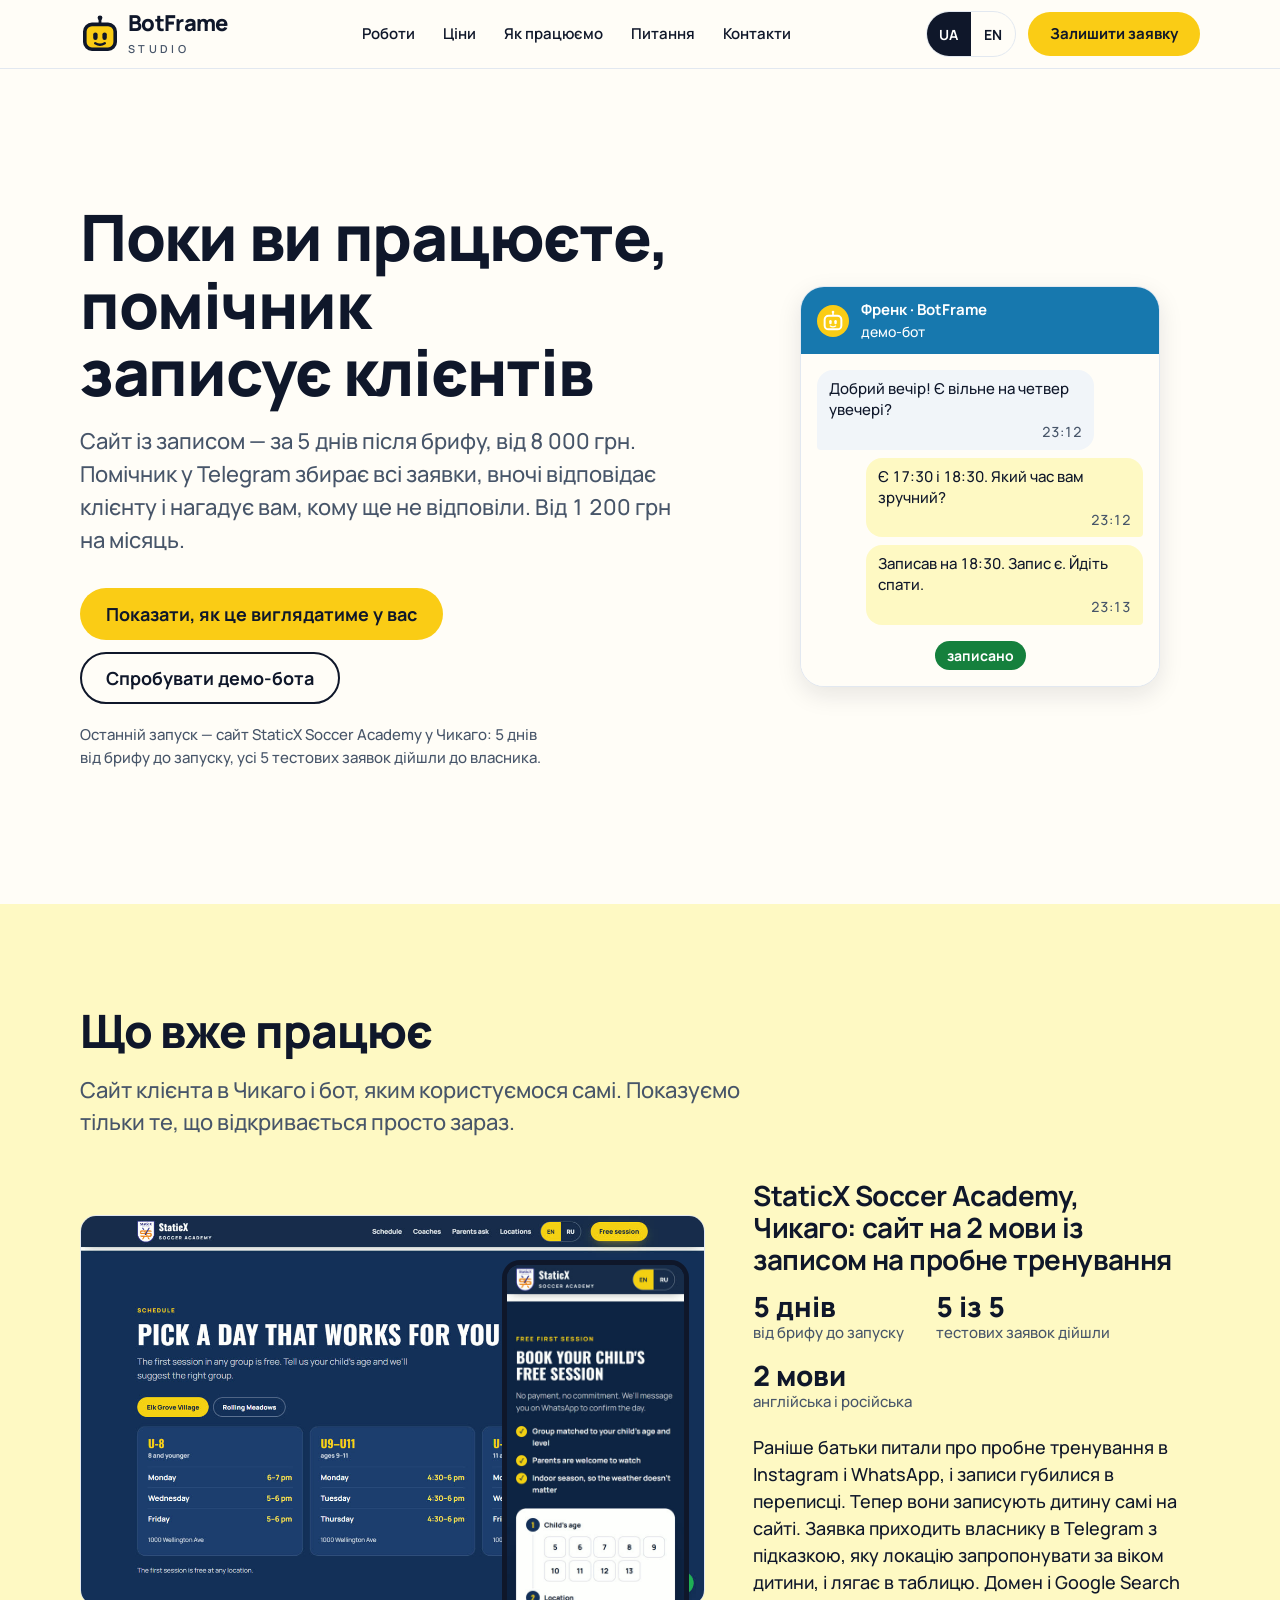
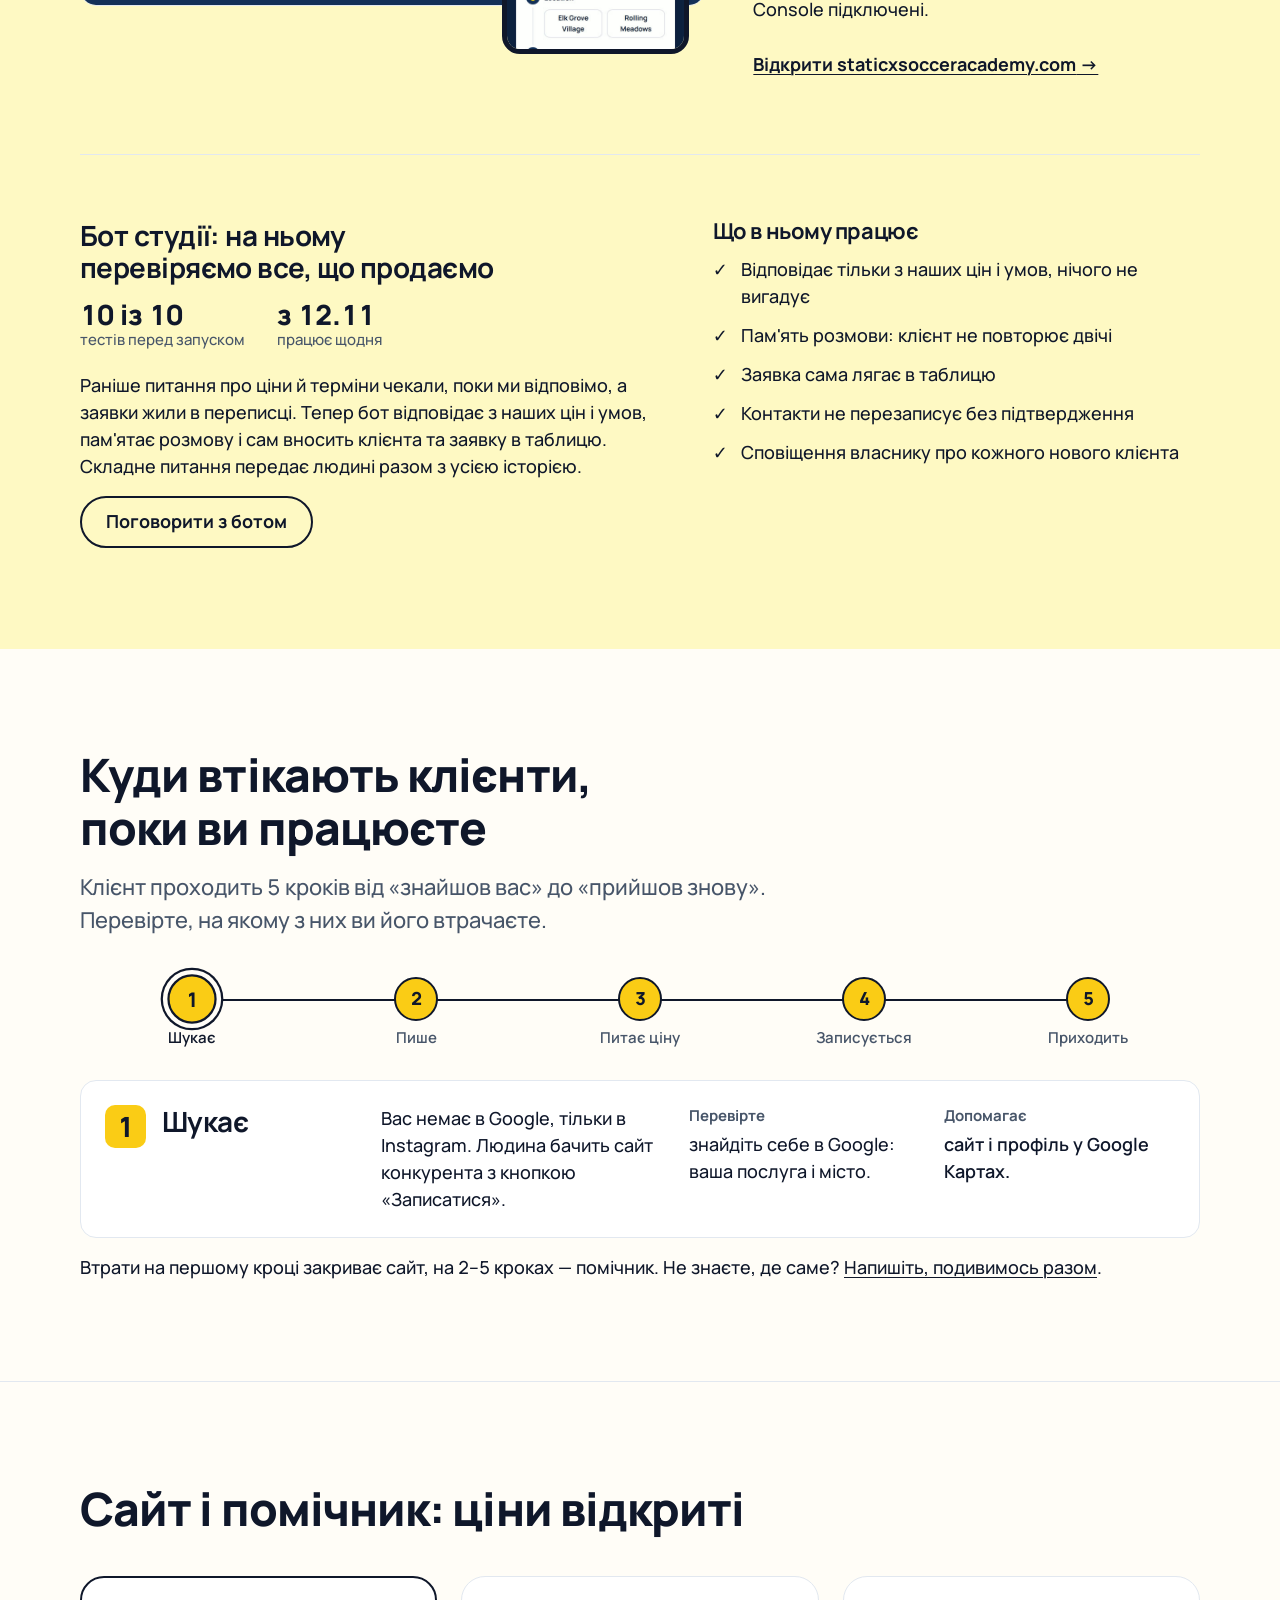
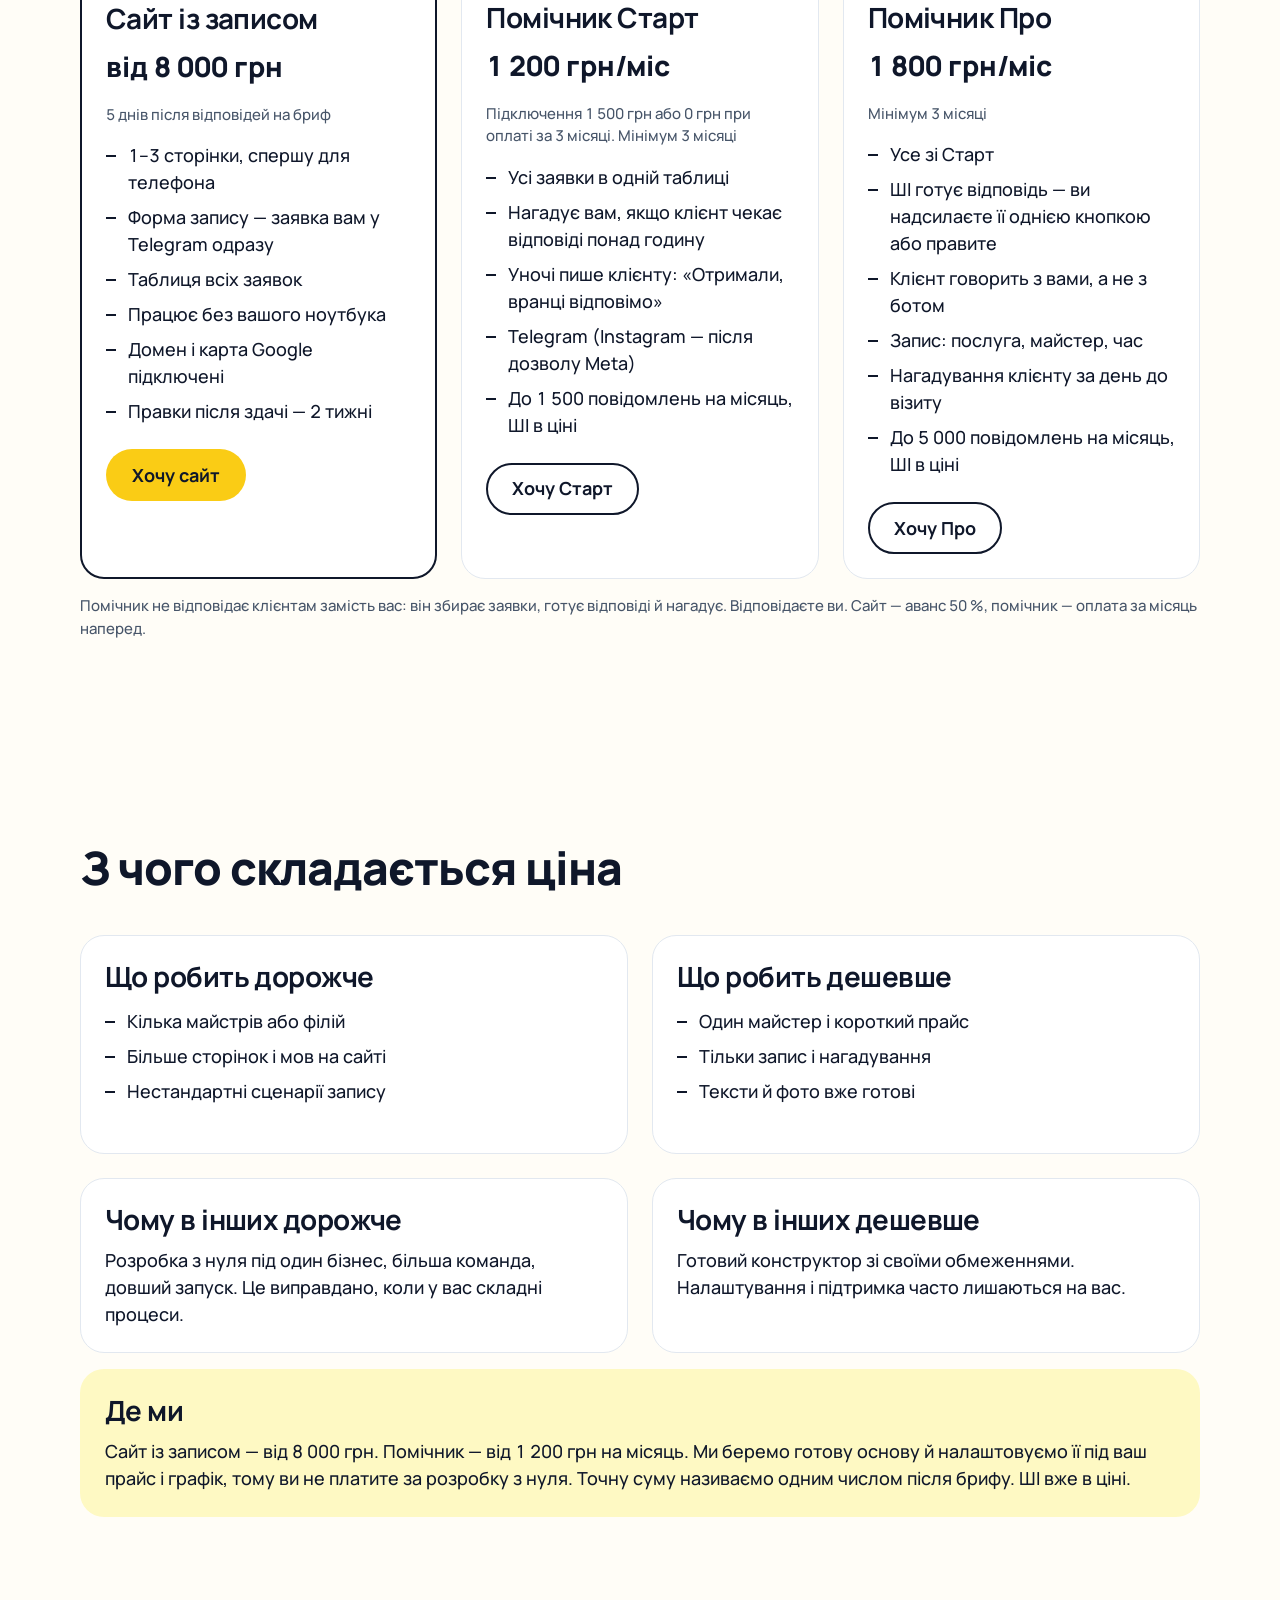
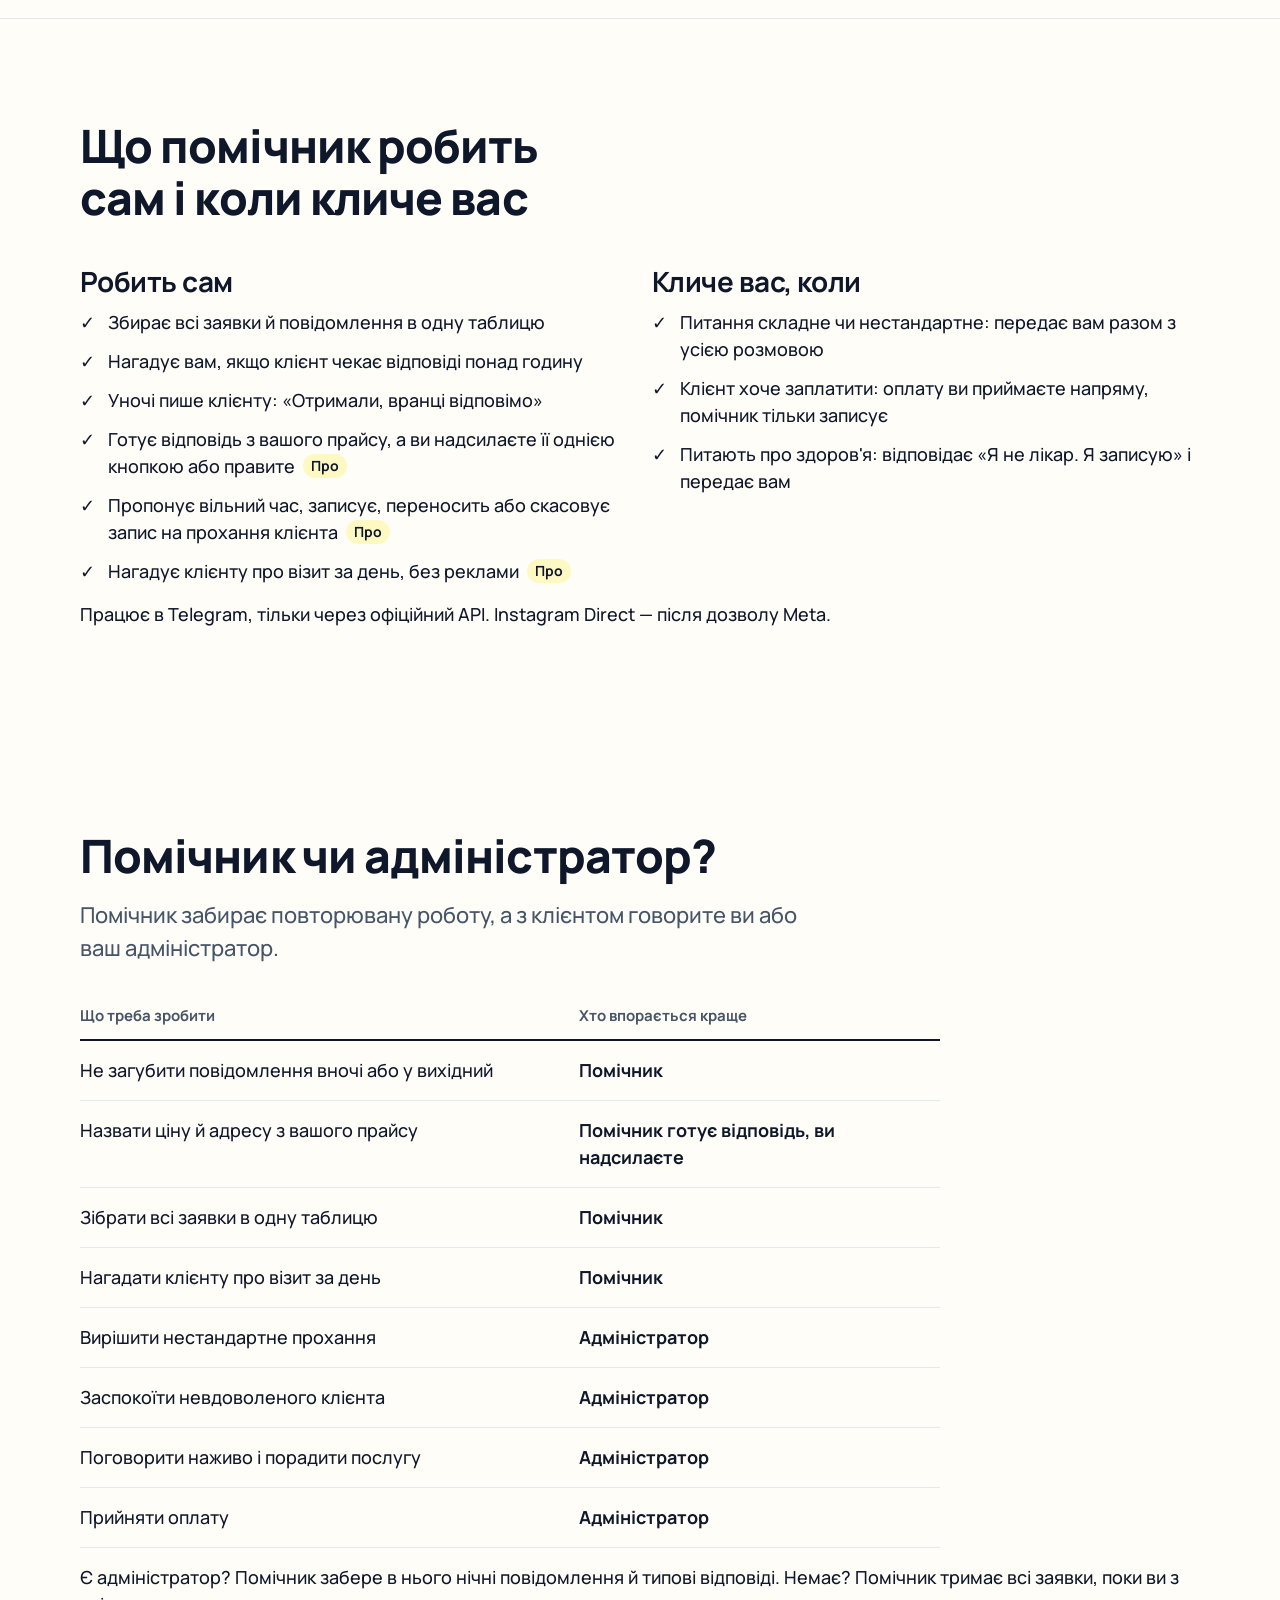
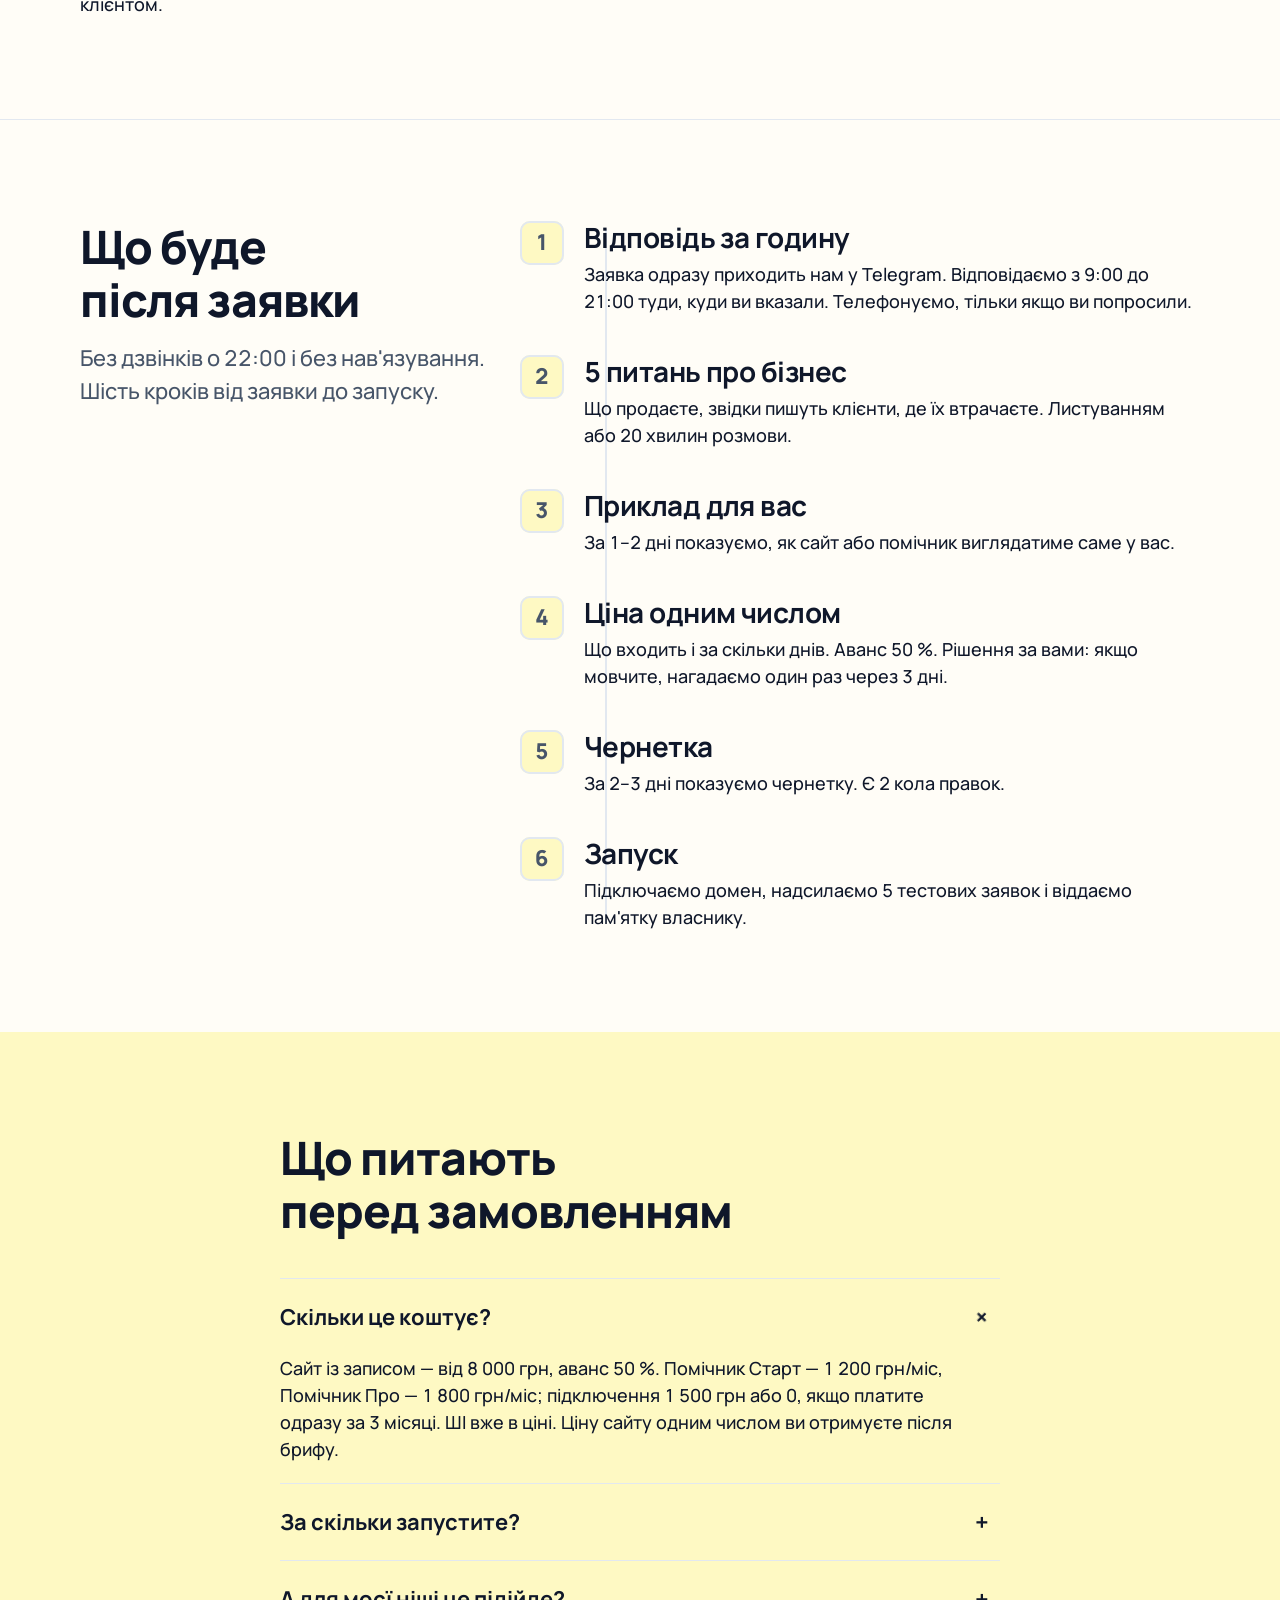
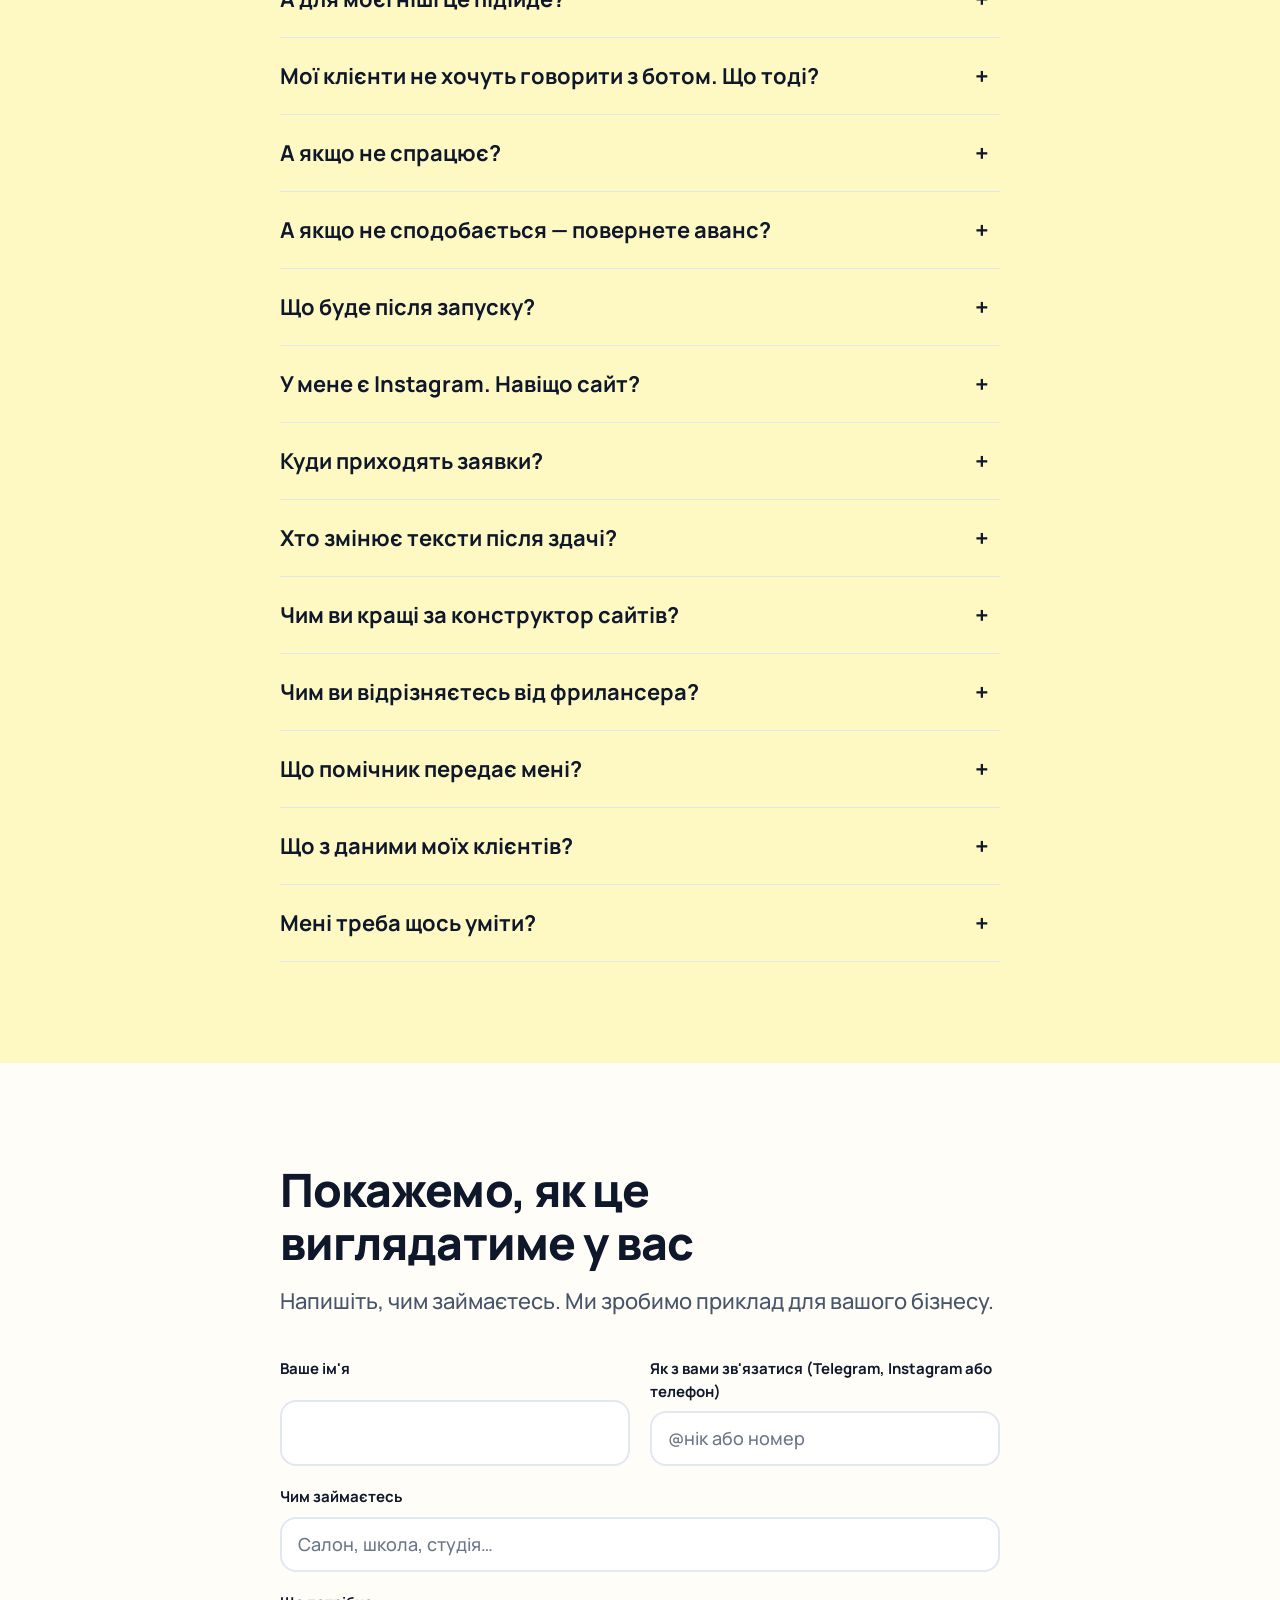
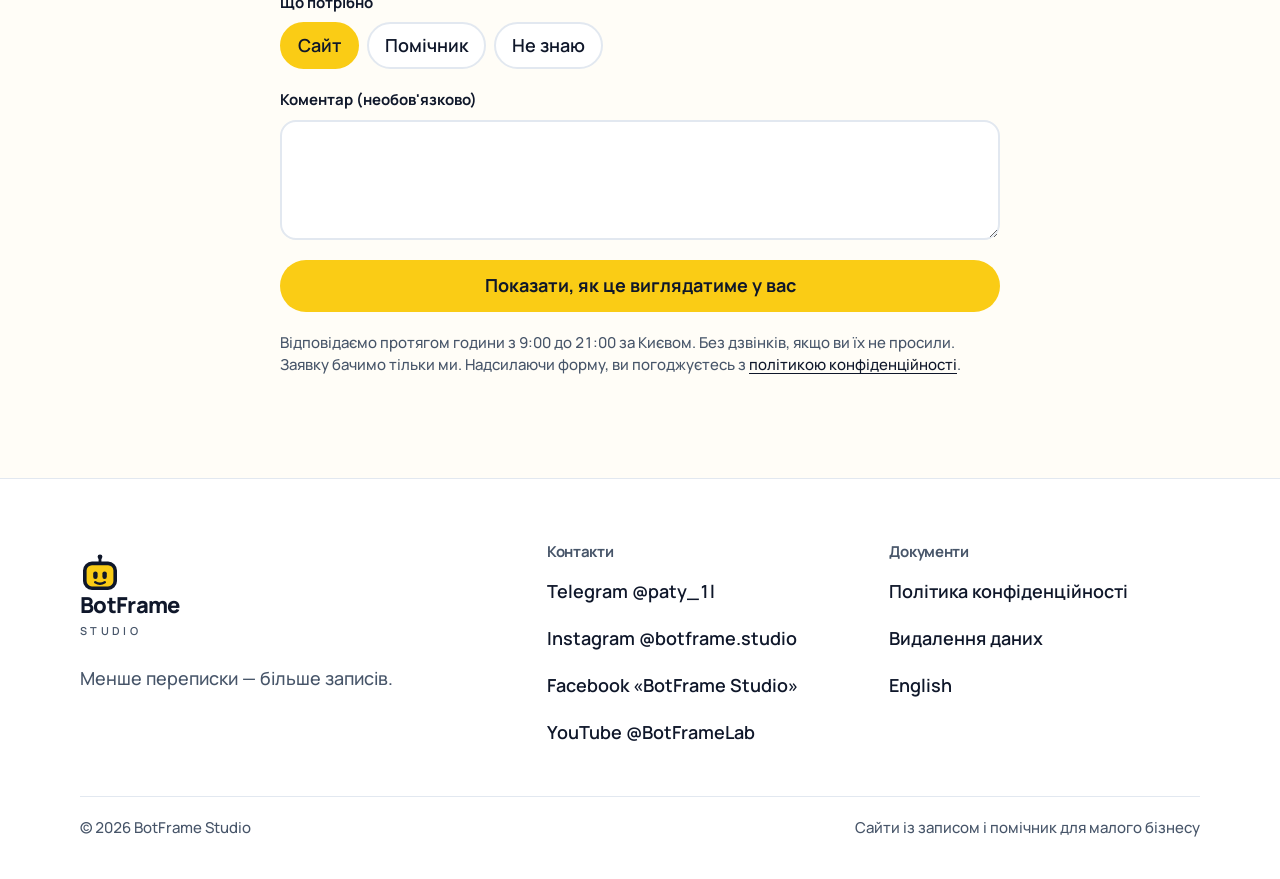
==== commit 3d00d1c9: "Anti-AI pass 2: no emoji in chat demo, label 14px Co-Authored-By: Claude Sonnet 5.5 <noreply@anthrop" ====
--- a/index.html
+++ b/index.html
@@ -30,7 +30,7 @@
 <link rel="manifest" href="manifest.webmanifest">
 <link rel="preconnect" href="https://fonts.googleapis.com">
 <link rel="preconnect" href="https://fonts.gstatic.com" crossorigin>
-<link rel="stylesheet" href="assets/css/site.1cb632c8cb.css">
+<link rel="stylesheet" href="assets/css/site.126ad7b704.css">
 <script type="application/ld+json">
 {
   "@context": "https://schema.org",
@@ -263,8 +263,8 @@
         <div class="chat__body">
           <div class="chat__msg chat__msg--in">Добрий вечір! Є вільне на четвер увечері?<span class="chat__time">23:12</span></div>
           <div class="chat__msg chat__msg--bot">Є 17:30 і 18:30. Який час вам зручний?<span class="chat__time">23:12</span></div>
-          <div class="chat__msg chat__msg--bot">Записав на 18:30. Запис є. Йдіть спати 🌙<span class="chat__time">23:13</span></div>
-          <div class="chat__badge">записано ✅</div>
+          <div class="chat__msg chat__msg--bot">Записав на 18:30. Запис є. Йдіть спати.<span class="chat__time">23:13</span></div>
+          <div class="chat__badge">записано</div>
         </div>
       </div>
     </div>
--- a/assets/css/site.126ad7b704.css
+++ b/assets/css/site.126ad7b704.css
@@ -0,0 +1 @@
+@import "https://fonts.googleapis.com/css2?family=Manrope:wght@500;600;700;800&display=swap";:root{--yellow:#facc15;--yellow-dark:#eab308;--yellow-light:#fef9c3;--ink:#0f172a;--slate:#475569;--slate-light:#cbd5e1;--warm-white:#fffdf7;--line-color:#e2e8f0;--success-text-bg:#15803d;--telegram-text-bg:#1778ae;--chat-in:#f1f5f9;--white:#fff;--error:#b91c1c;--bg:var(--warm-white);--bg-card:var(--white);--bg-soft:var(--yellow-light);--fg:var(--ink);--muted:var(--slate);--line:var(--line-color);--accent:var(--yellow);--accent-hover:var(--yellow-dark);--on-accent:var(--ink);--focus:var(--ink);--dark-bg:var(--ink);--dark-fg:var(--white);--dark-muted:var(--slate-light);--dark-card:#ffffff0f;--dark-card-line:#ffffff24;--font-sans:"Manrope", system-ui, -apple-system, "Segoe UI", sans-serif;--fs-h1:clamp(2.125rem, 1.4rem + 3.6vw, 4rem);--fs-h2:clamp(1.75rem, 1.3rem + 2.2vw, 2.875rem);--fs-h3:clamp(1.25rem, 1.1rem + .8vw, 1.75rem);--fs-lead:clamp(1.125rem, 1.05rem + .4vw, 1.375rem);--fs-body:1.125rem;--fs-small:.9375rem;--fs-label:.875rem;--lh-tight:1.05;--lh-heading:1.15;--lh-body:1.5;--ls-heading:-.02em;--sp-1:4px;--sp-2:8px;--sp-3:12px;--sp-4:16px;--sp-5:20px;--sp-6:24px;--sp-8:32px;--sp-10:40px;--sp-12:48px;--sp-16:64px;--sp-20:80px;--sp-24:96px;--sp-32:128px;--section-y:clamp(var(--sp-16), 6vw + var(--sp-6), var(--sp-32));--section-y-hero:clamp(var(--sp-16), 8vw + var(--sp-8), 160px);--gutter:clamp(20px, 5vw, 48px);--container:1120px;--container-narrow:720px;--r-s:10px;--r-m:16px;--r-l:24px;--r-pill:999px;--shadow-m:0 8px 24px #0f172a1a;--dur-fast:.18s;--dur:.32s;--dur-slow:.6s;--ease-out:cubic-bezier(.22, 1, .36, 1);--ease-std:cubic-bezier(.4, 0, .2, 1);--lightningcss-light:initial;--lightningcss-dark: ;color-scheme:light}.theme-dark{--bg:var(--dark-bg);--bg-card:var(--dark-card);--bg-soft:var(--dark-card);--fg:var(--dark-fg);--muted:var(--dark-muted);--line:var(--dark-card-line);--focus:var(--yellow);--on-accent:var(--ink);--lightningcss-light: ;--lightningcss-dark:initial;color-scheme:dark}*,:before,:after{box-sizing:border-box}[hidden]{display:none!important}*{margin:0}html{scroll-behavior:smooth;-webkit-text-size-adjust:100%}body{font-family:var(--font-sans);font-size:var(--fs-body);font-weight:500;line-height:var(--lh-body);color:var(--fg);background:var(--bg);-webkit-font-smoothing:antialiased;font-variant-numeric:tabular-nums;overflow-x:hidden}img,svg,video{max-width:100%;height:auto;display:block}a{color:inherit;text-underline-offset:3px;text-decoration-thickness:1px}a:hover{color:var(--muted)}button,input,select,textarea{font:inherit;color:inherit}ul[class],ol[class]{padding:0;list-style:none}h1,h2,h3,h4{letter-spacing:var(--ls-heading);font-weight:800;line-height:var(--lh-heading);text-wrap:balance}h1{font-size:var(--fs-h1);line-height:var(--lh-tight)}h2{font-size:var(--fs-h2)}h3{font-size:var(--fs-h3);font-weight:700}h4{font-size:var(--fs-lead);margin-bottom:var(--sp-2);font-weight:700}p+p{margin-top:var(--sp-4)}.lead{font-size:var(--fs-lead);color:var(--muted)}.small{font-size:var(--fs-small);color:var(--muted)}:focus-visible{outline:3px solid var(--focus);outline-offset:3px;border-radius:var(--r-s)}::selection{background:var(--yellow);color:var(--ink)}.skip-link{left:var(--sp-4);z-index:100;padding:var(--sp-3) var(--sp-4);background:var(--ink);color:var(--white);border-radius:var(--r-s);position:absolute;top:-100px}.skip-link:focus{top:var(--sp-4)}.visually-hidden{clip:rect(0 0 0 0);white-space:nowrap;width:1px;height:1px;overflow:hidden;position:absolute!important}.container{width:min(var(--container), 100% - 2 * var(--gutter));margin-inline:auto}.container--narrow{width:min(var(--container-narrow), 100% - 2 * var(--gutter));margin-inline:auto}.section{padding-block:var(--section-y)}.section--soft{background:var(--bg-soft)}.section--line{border-top:1px solid var(--line)}.section__head{max-width:720px;margin-bottom:var(--sp-10)}.section__head p,.section__note{margin-top:var(--sp-4)}.grid{gap:var(--sp-5);display:grid}.grid--2,.grid--3{grid-template-columns:1fr}@media (min-width:768px){.grid--2{grid-template-columns:repeat(2,1fr)}.grid--3{grid-template-columns:repeat(3,1fr)}.grid{gap:var(--sp-6)}}.btn{justify-content:center;align-items:center;gap:var(--sp-2);min-height:52px;padding:var(--sp-3) var(--sp-6);border-radius:var(--r-pill);font-weight:700;font-size:var(--fs-body);cursor:pointer;text-align:center;text-wrap:balance;transition:background var(--dur-fast) var(--ease-std), border-color var(--dur-fast), color var(--dur-fast);border:2px solid #0000;line-height:1.2;text-decoration:none;display:inline-flex}.btn--primary{background:var(--accent);color:var(--on-accent)}.btn--primary:hover{background:var(--accent-hover);color:var(--on-accent)}.btn--secondary{color:var(--fg);border-color:var(--fg);background:0 0}.btn--secondary:hover{background:var(--fg);color:var(--bg)}.theme-dark .btn--secondary{color:var(--dark-fg);border-color:var(--dark-muted)}.theme-dark .btn--secondary:hover{background:var(--dark-fg);color:var(--ink)}.btn--ghost{color:var(--fg);border-color:var(--line);min-height:44px;padding-inline:var(--sp-4);background:0 0}.btn--ghost:hover{border-color:var(--fg)}.btn--small{min-height:44px;padding:var(--sp-2) var(--sp-5);font-size:var(--fs-small);white-space:nowrap}.btn--block{width:100%}.btn[disabled],.btn[aria-disabled=true]{opacity:.5;pointer-events:none}.card{background:var(--bg-card);border:1px solid var(--line);border-radius:var(--r-l);padding:var(--sp-6)}.card--soft{background:var(--yellow-light);border-color:#0000}.card--accent{border:2px solid var(--ink)}.card h3{margin-bottom:var(--sp-3)}.card__price{font-size:var(--fs-h3);margin:var(--sp-2) 0;font-weight:800}.card__list{margin:var(--sp-4) 0 var(--sp-6);padding:0}.card__list li{margin-top:var(--sp-2);padding-left:22px;position:relative}.card__list li:before{content:"";background:var(--ink);width:10px;height:2px;position:absolute;top:.72em;left:0}.list-check li{margin-top:var(--sp-3);padding-left:28px;position:relative}.list-check li:before{content:"✓";color:var(--ink);font-weight:800;position:absolute;top:0;left:0}.tag{margin-left:var(--sp-1);padding:0 var(--sp-2);border-radius:var(--r-pill);background:var(--yellow-light);font-size:var(--fs-label);vertical-align:2px;font-weight:700;line-height:1.7;display:inline-block}.chat{border-radius:var(--r-l);background:var(--white);border:1px solid var(--line);width:min(360px,100%);box-shadow:var(--shadow-m);color:var(--ink);overflow:hidden}.chat__head{align-items:center;gap:var(--sp-3);padding:var(--sp-3) var(--sp-4);background:var(--telegram-text-bg);color:var(--white);font-weight:700;font-size:var(--fs-small);display:flex}.chat__avatar{background:var(--yellow);border-radius:50%;flex:none;place-items:center;width:32px;height:32px;display:grid}.chat__avatar svg{width:22px;height:22px}.chat__status{font-weight:500;font-size:var(--fs-label);display:block}.chat__body{gap:var(--sp-2);padding:var(--sp-4);background:var(--warm-white);flex-direction:column;min-height:220px;display:flex}.chat__msg{max-width:85%;padding:var(--sp-2) var(--sp-3);border-radius:var(--r-m);font-size:var(--fs-small);line-height:1.4}.chat__msg--in{background:var(--chat-in);border-bottom-left-radius:var(--sp-1);align-self:flex-start}.chat__msg--bot{background:var(--yellow-light);border-bottom-right-radius:var(--sp-1);align-self:flex-end}.chat__time{font-size:var(--fs-label);color:var(--slate);text-align:right;margin-top:2px;display:block}.chat__badge{margin-top:var(--sp-2);padding:var(--sp-1) var(--sp-3);border-radius:var(--r-pill);background:var(--success-text-bg);color:var(--white);font-weight:700;font-size:var(--fs-label);align-self:center}.chat--animate .chat__msg,.chat--animate .chat__badge{opacity:0;animation:chat-in var(--dur-slow) var(--ease-out) forwards;transform:translateY(8px)}.chat--animate .chat__msg:first-child{animation-delay:.4s}.chat--animate .chat__msg:nth-child(2){animation-delay:1.4s}.chat--animate .chat__msg:nth-child(3){animation-delay:2.6s}.chat--animate .chat__badge{animation-delay:3.6s}@keyframes chat-in{to{opacity:1;transform:none}}.accordion{border-top:1px solid var(--line)}.accordion__item{border-bottom:1px solid var(--line)}.accordion__item summary{cursor:pointer;justify-content:space-between;gap:var(--sp-4);padding:var(--sp-5) 0;font-weight:700;font-size:var(--fs-lead);align-items:center;line-height:1.3;list-style:none;display:flex}.accordion__item summary::-webkit-details-marker{display:none}.accordion__item summary:after{content:"+";width:36px;height:36px;color:var(--ink);transition:transform var(--dur) var(--ease-out);flex:none;place-items:center;font-size:1.5rem;font-weight:700;line-height:1;display:grid}.accordion__item[open] summary:after{transform:rotate(45deg)}.accordion__body{padding:0 0 var(--sp-5);max-width:64ch}.form{gap:var(--sp-5);display:grid}@media (min-width:768px){.form--2col{grid-template-columns:1fr 1fr}.form--2col .field--full,.form--2col .form__actions,.form--2col .form__note{grid-column:1/-1}}.field{gap:var(--sp-2);display:grid}.field__label{font-weight:700;font-size:var(--fs-small)}.field__input{width:100%;min-height:52px;padding:var(--sp-3) var(--sp-4);border-radius:var(--r-m);border:2px solid var(--line);background:var(--white);color:var(--ink);transition:border-color var(--dur-fast), box-shadow var(--dur-fast)}.field__input::placeholder{color:var(--slate);opacity:.8}.field__input:hover{border-color:var(--slate-light)}.field__input:focus{border-color:var(--ink);box-shadow:0 0 0 4px var(--yellow-light);outline:none}textarea.field__input{resize:vertical;min-height:120px}.field--error .field__input{border-color:var(--error)}.field__error{font-size:var(--fs-small);color:var(--error);font-weight:600}.radios{gap:var(--sp-2);flex-wrap:wrap;display:flex}.radio{position:relative}.radio input{opacity:0;position:absolute;inset:0}.radio span{min-height:44px;padding:var(--sp-2) var(--sp-4);border-radius:var(--r-pill);border:2px solid var(--line);background:var(--white);cursor:pointer;transition:border-color var(--dur-fast), background var(--dur-fast);align-items:center;font-weight:600;display:inline-flex}.radio input:checked+span{background:var(--yellow);border-color:var(--yellow);color:var(--ink)}.radio input:focus-visible+span{outline:3px solid var(--focus);outline-offset:3px}.form__note{font-size:var(--fs-small);color:var(--muted)}.form__note a{color:var(--fg)}.form__state{padding:var(--sp-6);border-radius:var(--r-l)}.form__state--success{background:var(--yellow-light);border:1px solid var(--yellow)}.form__state--error{background:var(--white);border:1px solid var(--error)}.form__state h3{margin-bottom:var(--sp-2)}.hp{opacity:0;width:1px;height:1px;position:absolute;left:-9999px}.header{z-index:50;background:color-mix(in srgb, var(--bg) 92%, transparent);-webkit-backdrop-filter:blur(10px);backdrop-filter:blur(10px);border-bottom:1px solid var(--line);position:sticky;top:0}.header__inner{justify-content:space-between;align-items:center;gap:var(--sp-4);min-height:68px;display:flex}.logo{align-items:center;gap:var(--sp-2);color:var(--fg);text-decoration:none;display:inline-flex}.logo svg{flex:none;width:40px;height:40px}.logo__name{letter-spacing:-.03em;font-size:1.375rem;font-weight:800;line-height:1}.logo__sub{letter-spacing:.3em;color:var(--muted);margin-top:3px;font-size:.6875rem;font-weight:600;display:block}.nav{display:none}.nav a{font-weight:600;font-size:var(--fs-small);padding:var(--sp-3);border-radius:var(--r-s);text-decoration:none}.nav a:hover{background:var(--yellow-light);color:var(--ink)}.header__actions{align-items:center;gap:var(--sp-3);display:none}.lang{border:1px solid var(--line);border-radius:var(--r-pill);font-size:var(--fs-label);font-weight:700;display:inline-flex;overflow:hidden}.lang a,.lang span{padding:0 var(--sp-3);place-items:center;min-width:44px;min-height:44px;text-decoration:none;display:inline-grid}.lang [aria-current]{background:var(--ink);color:var(--white)}.menu{position:relative}.menu>summary{cursor:pointer;border-radius:var(--r-s);place-items:center;width:44px;height:44px;list-style:none;display:grid}.menu>summary::-webkit-details-marker{display:none}.menu>summary:before{content:"";background:var(--fg);width:22px;height:2px;box-shadow:0 -7px 0 var(--fg), 0 7px 0 var(--fg)}.menu[open]>summary:before{box-shadow:none;transform:rotate(45deg)}.menu__panel{right:0;top:calc(100% + var(--sp-2));width:min(320px,90vw);padding:var(--sp-4);background:var(--white);border:1px solid var(--line);border-radius:var(--r-l);box-shadow:var(--shadow-m);gap:var(--sp-1);display:grid;position:absolute}.menu__panel a{padding:var(--sp-3);border-radius:var(--r-s);font-weight:600;text-decoration:none}.menu__panel a:hover{background:var(--yellow-light);color:var(--ink)}.menu__panel .lang{margin-top:var(--sp-2);justify-self:start}@media (min-width:1024px){.nav{gap:var(--sp-1);display:flex}.header__actions{display:inline-flex}.menu{display:none}}.theme-dark .header,.header.theme-dark{background:color-mix(in srgb, var(--ink) 92%, transparent);border-color:var(--dark-card-line)}.theme-dark .menu__panel{background:var(--ink)}.hero{padding-block:var(--section-y-hero)}.hero__inner{gap:var(--sp-10);align-items:center;display:grid}.hero__text{max-width:640px}.hero__text h1{margin-bottom:var(--sp-5)}.hero__text .lead{margin-bottom:var(--sp-8)}.hero__actions{gap:var(--sp-3);margin-bottom:var(--sp-5);flex-wrap:wrap;display:flex}.hero__trust{font-size:var(--fs-small);color:var(--muted);max-width:52ch}.hero__visual{justify-self:center;justify-items:center;width:100%;display:grid}@media (min-width:1024px){.hero__inner{gap:var(--sp-16);grid-template-columns:7fr 5fr}.hero__visual{justify-self:end}}.hero.theme-dark{background:var(--dark-bg);color:var(--dark-fg)}.hero.theme-dark .hero__trust,.hero.theme-dark .lead{color:var(--dark-muted)}.work{gap:var(--sp-8);align-items:center;display:grid}.work+.work{margin-top:var(--sp-16);padding-top:var(--sp-16);border-top:1px solid var(--line)}.work__shots{padding:0 0 var(--sp-12);margin:0;position:relative}.work__desktop{border-radius:var(--r-m);border:1px solid var(--line);width:100%}.work__phone{right:var(--sp-4);border:5px solid var(--ink);background:var(--ink);border-radius:18px;width:30%;max-width:190px;position:absolute;bottom:0}.work__text h3{margin-bottom:var(--sp-4)}.work--bot{align-items:start}@media (min-width:1024px){.work{gap:var(--sp-12);grid-template-columns:7fr 5fr}.work--bot{grid-template-columns:6fr 5fr}}.facts{gap:var(--sp-4) var(--sp-8);margin:0 0 var(--sp-5);flex-wrap:wrap;display:flex}.facts dt{font-size:var(--fs-h3);font-weight:800;line-height:1.1}.facts dd{font-size:var(--fs-small);color:var(--muted);margin:0}.link-arrow{padding:var(--sp-3) 0;font-weight:700;display:inline-block}.link-arrow:after{content:" →"}.leaks{gap:var(--sp-4);display:grid}.leak{gap:var(--sp-4);padding:var(--sp-6);background:var(--bg-card);border:1px solid var(--line);border-radius:var(--r-m);grid-template-columns:auto 1fr;display:grid}.leak__n{font-size:var(--fs-h3);padding:var(--sp-2) var(--sp-3);background:var(--yellow);color:var(--ink);border-radius:var(--r-s);align-self:start;font-weight:800;line-height:1}.leak__body{gap:var(--sp-3);display:grid}.leak__body h3,.leak__body p{margin:0}.leak__k{margin-bottom:var(--sp-1);font-size:var(--fs-small);color:var(--muted);font-weight:700;display:block}.leak__fix{font-weight:600}@media (min-width:1024px){.leak__body{gap:var(--sp-6);grid-template-columns:minmax(0,1.1fr) minmax(0,1.6fr) minmax(0,1.3fr) minmax(0,1.3fr);align-items:start}}.leaks--tabs .leak:not([hidden]){animation:leakIn .35s var(--ease-out)}@keyframes leakIn{0%{opacity:0;transform:translateY(8px)}to{opacity:1;transform:none}}.leakmap{margin-bottom:var(--sp-8);display:flex;position:relative}.leakmap__rail{background:var(--line);height:2px;position:absolute;top:22px;left:10%;right:10%}.leakmap__fill{background:var(--ink);transform-origin:0;transition:transform 1.2s var(--ease-out);position:absolute;inset:0;transform:scaleX(0)}.leakmap.is-on .leakmap__fill{transform:scaleX(1)}.leakmap__pt{align-items:center;gap:var(--sp-2);min-width:0;padding:0 var(--sp-1);cursor:pointer;font:inherit;color:var(--muted);background:0 0;border:0;flex-direction:column;flex:1 1 0;display:flex;position:relative}.leakmap__n{background:var(--bg-card);border:2px solid var(--line);width:44px;height:44px;color:var(--fg);transition:background var(--dur) var(--ease-out), border-color var(--dur) var(--ease-out), transform var(--dur) var(--ease-out);transition-delay:calc(var(--i) * .2s);border-radius:50%;place-items:center;font-weight:800;display:grid}.leakmap.is-on .leakmap__n{background:var(--yellow);border-color:var(--ink);color:var(--ink)}.leakmap__t{font-size:var(--fs-small);text-align:center;font-weight:600;line-height:1.25}.leakmap__pt[aria-pressed=true]{color:var(--fg)}.leakmap__pt[aria-pressed=true] .leakmap__n{box-shadow:0 0 0 4px var(--bg), 0 0 0 6px var(--ink);transition-delay:0s;transform:scale(1.12)}.leakmap__pt:hover .leakmap__n{transition-delay:0s;transform:scale(1.08)}.leakmap__pt:focus-visible{outline:none}.leakmap__pt:focus-visible .leakmap__n{outline:3px solid var(--focus);outline-offset:3px}@media (max-width:639px){.leakmap__t{display:none}}.compare{border-collapse:collapse;width:100%;max-width:860px}.compare th{text-align:left;font-size:var(--fs-small);color:var(--muted);padding:0 var(--sp-4) var(--sp-3) 0;border-bottom:2px solid var(--ink);font-weight:700}.compare td{padding:var(--sp-4) var(--sp-4) var(--sp-4) 0;border-bottom:1px solid var(--line);vertical-align:top}.compare td+td{width:42%;font-weight:700}.yak-grid{gap:var(--sp-8);display:grid}@media (min-width:1024px){.yak-grid{gap:var(--sp-16);grid-template-columns:5fr 7fr}.yak-grid .section__head{top:var(--sp-24);align-self:start;position:sticky}}.timeline{gap:var(--sp-10);margin:0;padding:0 0 0 64px;display:grid;position:relative}.timeline:before,.timeline:after{content:"";width:2px;position:absolute;top:8px;left:21px}.timeline:before{background:var(--line);bottom:8px}.timeline:after{height:calc((100% - 16px) * var(--p,1));background:var(--ink)}.step{position:relative}.step h3{margin-bottom:var(--sp-2)}.step__n{z-index:1;width:44px;height:44px;font-size:var(--fs-lead);background:var(--yellow);color:var(--ink);border-radius:var(--r-s);transition:background var(--dur) var(--ease-out), color var(--dur) var(--ease-out);place-items:center;font-weight:800;display:grid;position:absolute;top:0;left:-64px}.timeline--js .step:not(.is-active) .step__n{background:var(--bg-soft);color:var(--muted);box-shadow:inset 0 0 0 2px var(--line)}.footer{padding-block:var(--sp-16) var(--sp-10);border-top:1px solid var(--line);background:var(--white)}.footer__grid{gap:var(--sp-8);display:grid}@media (min-width:768px){.footer__grid{grid-template-columns:1.4fr 1fr 1fr}}.footer__line{margin-top:var(--sp-4);color:var(--muted);max-width:36ch}.footer h3{font-size:var(--fs-small);color:var(--muted);margin-bottom:var(--sp-2);font-weight:700}.footer ul{padding:0;list-style:none}.footer a{padding:10px 0;font-weight:600;text-decoration:none;display:inline-block}.footer a:hover{text-decoration:underline}.footer__bottom{margin-top:var(--sp-10);padding-top:var(--sp-5);border-top:1px solid var(--line);justify-content:space-between;gap:var(--sp-3);font-size:var(--fs-small);color:var(--muted);flex-wrap:wrap;display:flex}.sticky-cta{z-index:40;padding:var(--sp-3) var(--gutter) calc(var(--sp-3) + env(safe-area-inset-bottom));background:color-mix(in srgb, var(--warm-white) 92%, transparent);-webkit-backdrop-filter:blur(10px);backdrop-filter:blur(10px);border-top:1px solid var(--line);position:fixed;bottom:0;left:0;right:0}.has-sticky-cta{padding-bottom:88px}@media (min-width:768px){.sticky-cta{display:none}.has-sticky-cta{padding-bottom:0}}.reveal{opacity:0;transition:opacity var(--dur-slow) var(--ease-out), transform var(--dur-slow) var(--ease-out);transform:translateY(16px)}.reveal.is-visible,.no-js .reveal{opacity:1;transform:none}@media (prefers-reduced-motion:reduce){html{scroll-behavior:auto}*,:before,:after{transition-duration:.01ms!important;animation-duration:.01ms!important;animation-iteration-count:1!important}.chat--animate .chat__msg,.chat--animate .chat__badge{opacity:1;animation:none;transform:none}.reveal{opacity:1;transform:none}.leakmap__fill,.leakmap__n{transition:none}.leaks--tabs .leak:not([hidden]){animation:none}}
